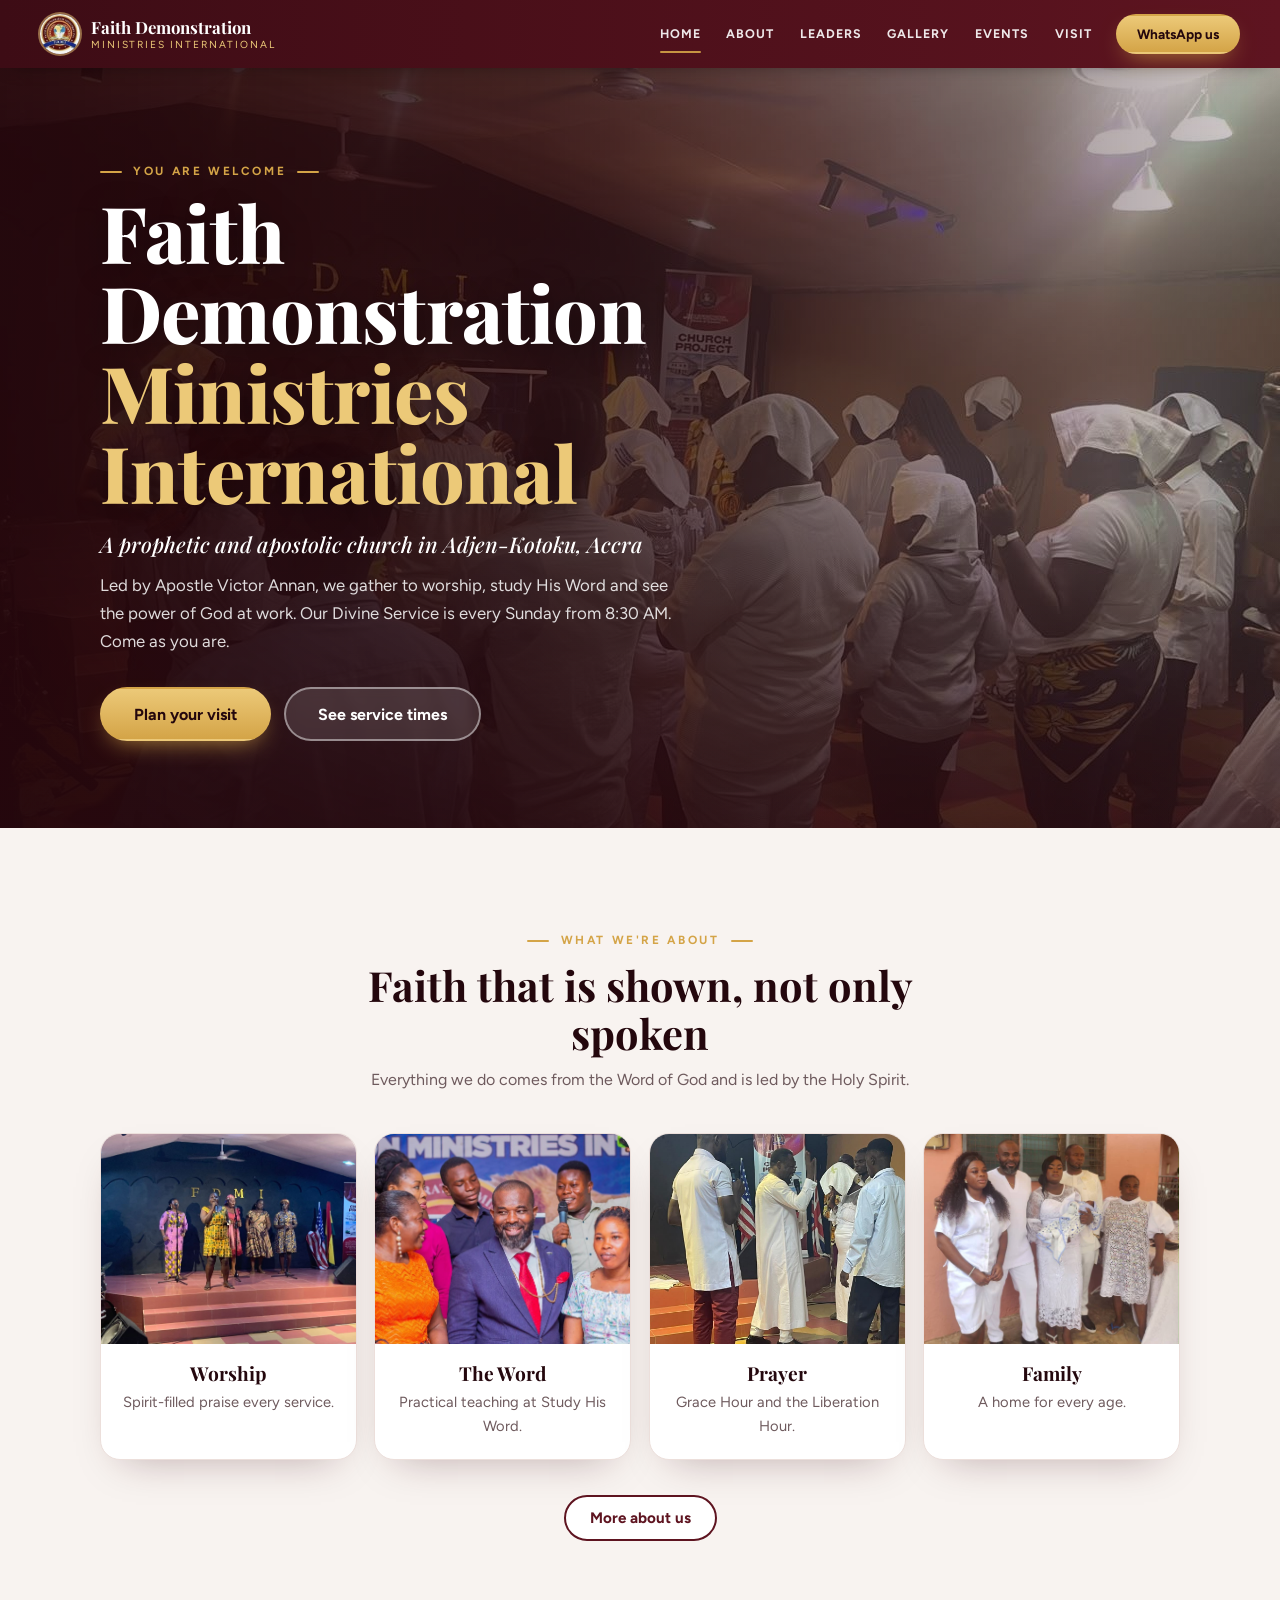
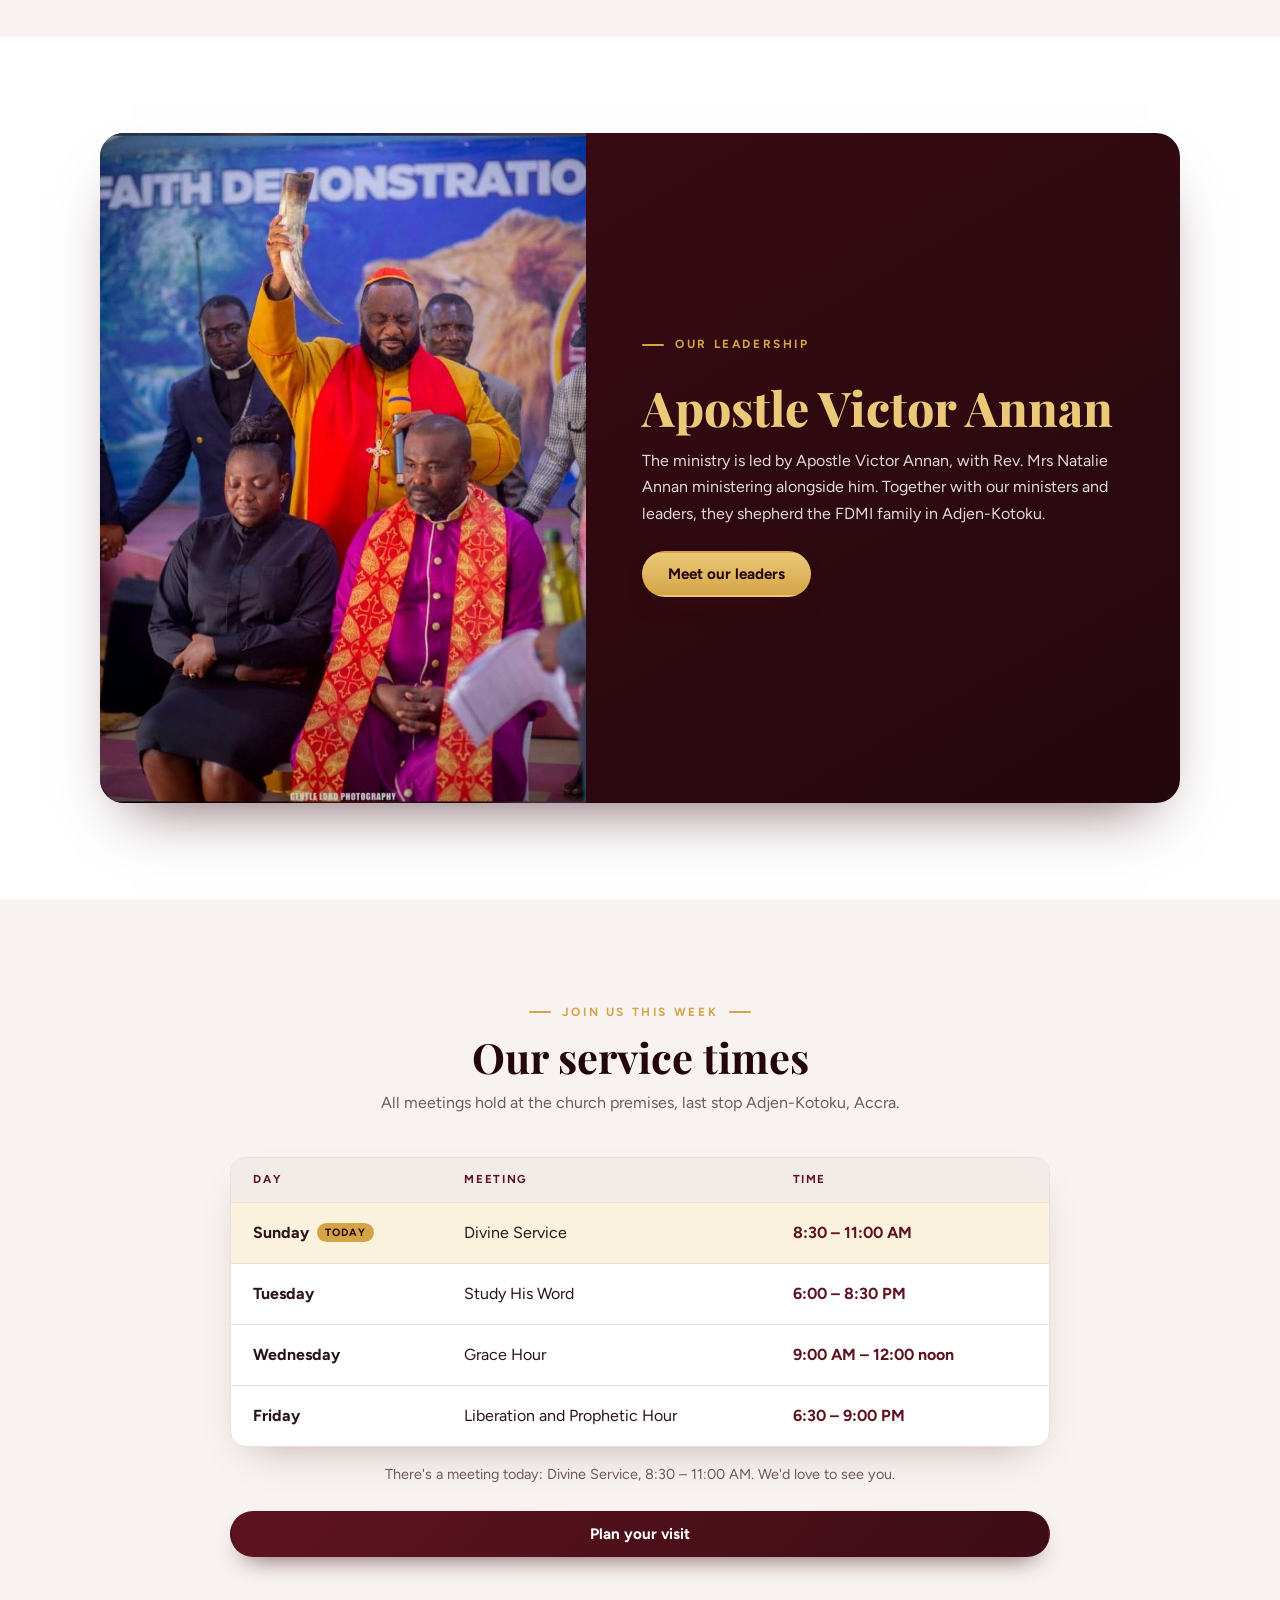
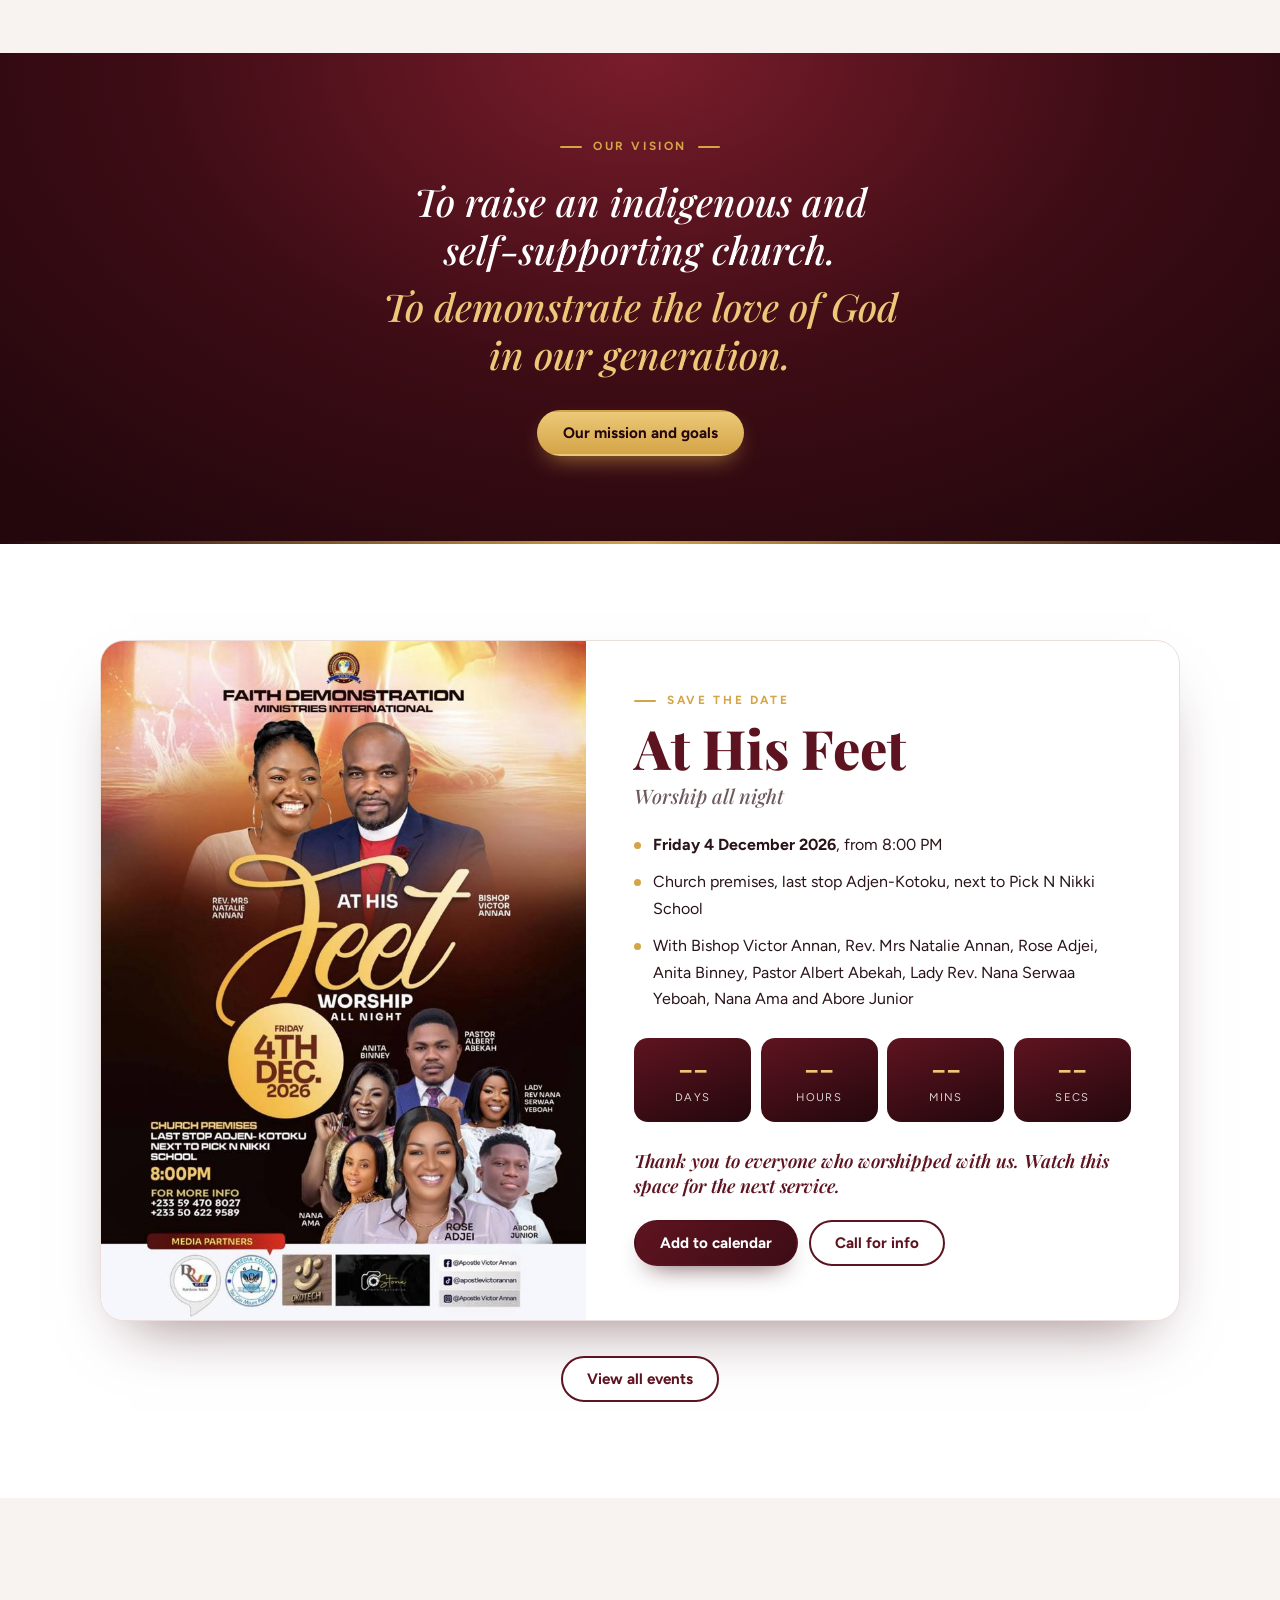
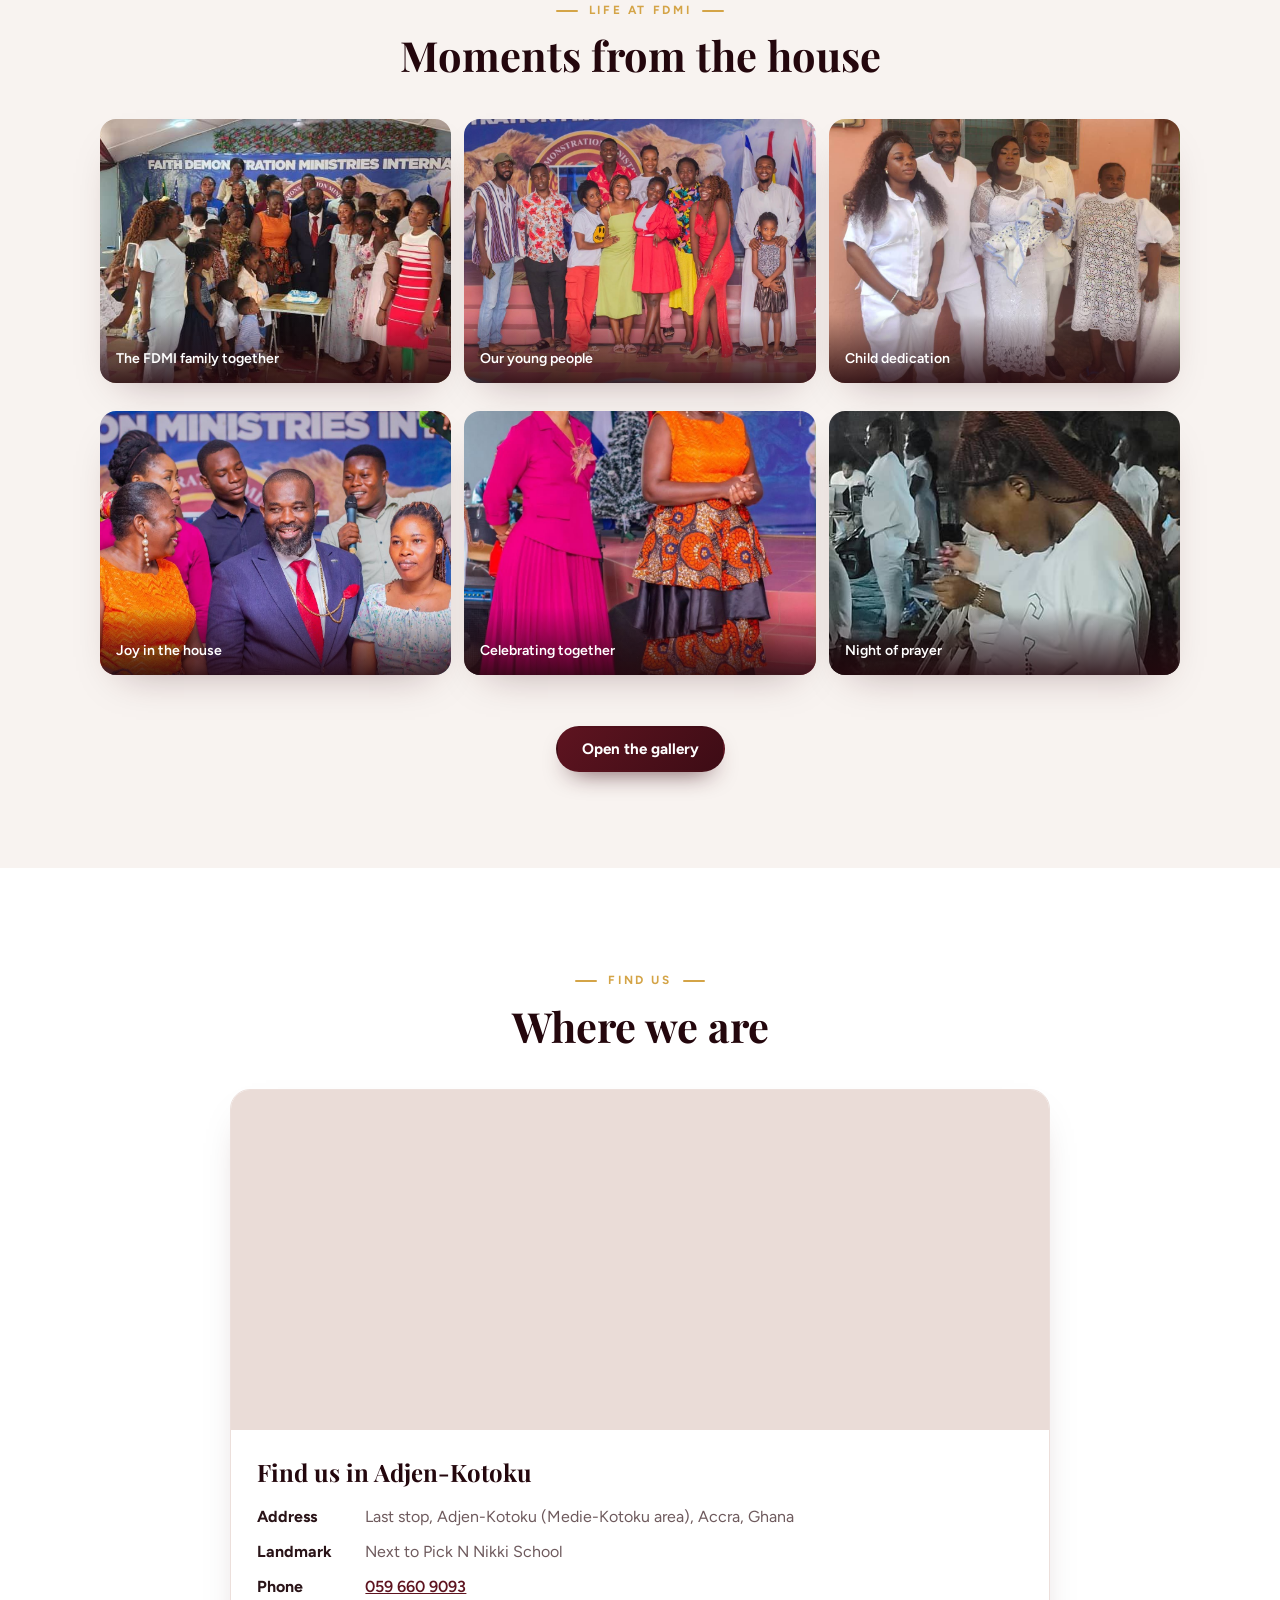
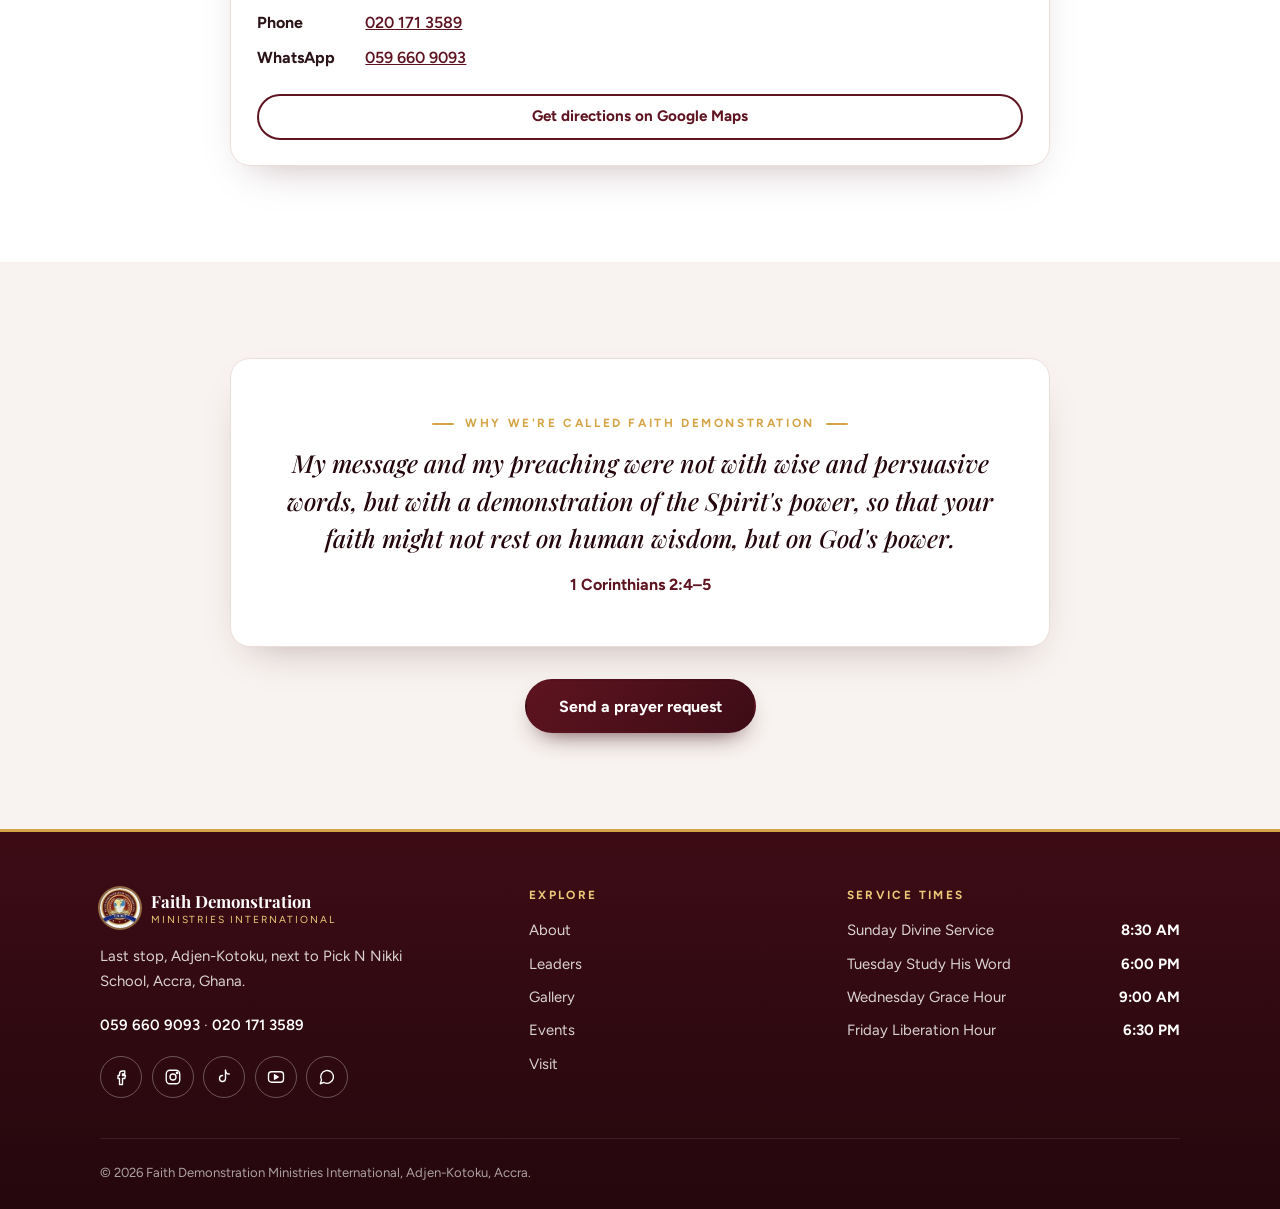
==== index.html @ e7ca85b3 "Add vision, mission, focus and goals About page gets a vision band and a Mission, focus and goals se" ====
<!DOCTYPE html>
<html lang="en-GH">
<head>
  <meta charset="utf-8">
  <meta name="viewport" content="width=device-width, initial-scale=1, viewport-fit=cover">
  <title>Faith Demonstration Ministries International | Adjen-Kotoku, Accra</title>
  <meta name="description" content="A prophetic and apostolic church at Adjen-Kotoku, Accra, led by Apostle Victor Annan. Sunday Divine Service 8:30 AM. Everybody is welcome.">
  <meta name="theme-color" content="#5e1420">
  <link rel="canonical" href="https://fdmi-church.vercel.app/">
  <meta property="og:type" content="website">
  <meta property="og:site_name" content="Faith Demonstration Ministries International">
  <meta property="og:locale" content="en_GH">
  <meta property="og:url" content="https://fdmi-church.vercel.app/">
  <meta property="og:title" content="Faith Demonstration Ministries International | Adjen-Kotoku, Accra">
  <meta property="og:description" content="A prophetic and apostolic church at Adjen-Kotoku, Accra, led by Apostle Victor Annan. Sunday Divine Service 8:30 AM. Everybody is welcome.">
  <meta property="og:image" content="https://fdmi-church.vercel.app/assets/og-card.jpg">
  <meta property="og:image:width" content="1200">
  <meta property="og:image:height" content="630">
  <meta property="og:image:alt" content="Faith Demonstration Ministries International, Adjen-Kotoku, Accra">
  <meta name="twitter:card" content="summary_large_image">
  <meta name="twitter:title" content="Faith Demonstration Ministries International | Adjen-Kotoku, Accra">
  <meta name="twitter:description" content="A prophetic and apostolic church at Adjen-Kotoku, Accra, led by Apostle Victor Annan. Sunday Divine Service 8:30 AM. Everybody is welcome.">
  <meta name="twitter:image" content="https://fdmi-church.vercel.app/assets/og-card.jpg">
  <link rel="icon" href="assets/fdmi-crest.jpg">
  <link rel="apple-touch-icon" href="assets/fdmi-crest.jpg">
  <link rel="preconnect" href="https://fonts.googleapis.com">
  <link rel="preconnect" href="https://fonts.gstatic.com" crossorigin>
  <link href="https://fonts.googleapis.com/css2?family=Playfair+Display:ital,wght@0,600;0,700;0,800;1,500&family=Figtree:wght@400;500;600;700&display=swap" rel="stylesheet">
  <link rel="stylesheet" href="styles.css">
</head>
<body>
  <a class="skip" href="#main">Skip to content</a>
  <header class="bar" id="top">
    <div class="bar-inner">
      <a class="brand" href="index.html">
        <img src="assets/fdmi-crest.jpg" alt="" width="40" height="40">
        <span class="brand-text"><strong>Faith Demonstration</strong><small>Ministries International</small></span>
      </a>
      <nav class="nav" id="nav" aria-label="Main">
        <a href="index.html" class="active" aria-current="page">Home</a>
        <a href="about.html">About</a>
        <a href="leaders.html">Leaders</a>
        <a href="gallery.html">Gallery</a>
        <a href="events.html">Events</a>
        <a href="visit.html">Visit</a>
      </nav>
      <a class="pill pill-gold bar-cta" href="https://wa.me/233596609093">WhatsApp us</a>
      <button class="menu-btn" aria-expanded="false" aria-controls="nav" aria-label="Open menu"><span></span><span></span><span></span></button>
    </div>
  </header>

  <main id="main">
    <section class="hero">
      <img class="hero-img" src="assets/photos/white-service-2.jpg" alt="Worship at FDMI, with the gold F D M I letters on the wall" width="1280" height="960">
      <div class="hero-shade" aria-hidden="true"></div>
      <div class="hero-body wrap">
        <p class="eyebrow">You are welcome</p>
        <h1>Faith Demonstration <span>Ministries International</span></h1>
        <p class="hero-tag">A prophetic and apostolic church in Adjen-Kotoku, Accra</p>
        <p class="hero-copy">Led by Apostle Victor Annan, we gather to worship, study His Word and see the power of God at work. Our Divine Service is every Sunday from 8:30 AM. Come as you are.</p>
        <div class="hero-actions">
          <a class="pill pill-gold pill-lg" href="visit.html">Plan your visit</a>
          <a class="pill pill-glass pill-lg" href="#times">See service times</a>
        </div>
      </div>
    </section>

    <section class="section tint">
      <div class="wrap">
        <header class="head">
          <p class="eyebrow">What we're about</p>
          <h2>Faith that is shown, not only spoken</h2>
          <p>Everything we do comes from the Word of God and is led by the Holy Spirit.</p>
        </header>
        <div class="photo-cards">
          <a class="photo-card" href="about.html"><img src="assets/photos/worship-team.jpg" alt="" loading="lazy" style="object-position:50% 40%">
            <div class="photo-card-body"><h3>Worship</h3><p>Spirit-filled praise every service.</p></div></a>
          <a class="photo-card" href="about.html"><img src="assets/photos/congregation-joy.jpg" alt="" loading="lazy" style="object-position:50% 30%">
            <div class="photo-card-body"><h3>The Word</h3><p>Practical teaching at Study His Word.</p></div></a>
          <a class="photo-card" href="about.html"><img src="assets/photos/blessing.jpg" alt="" loading="lazy" style="object-position:50% 35%">
            <div class="photo-card-body"><h3>Prayer</h3><p>Grace Hour and the Liberation Hour.</p></div></a>
          <a class="photo-card" href="about.html"><img src="assets/photos/child-dedication.jpg" alt="" loading="lazy" style="object-position:50% 25%">
            <div class="photo-card-body"><h3>Family</h3><p>A home for every age.</p></div></a>
        </div>
        <div class="center more"><a class="pill pill-line" href="about.html">More about us</a></div>
      </div>
    </section>

    <section class="section">
      <div class="wrap">
        <article class="feature">
          <img src="assets/photos/consecration.jpg" alt="Laying on of hands at FDMI" loading="lazy">
          <div class="feature-body">
            <p class="eyebrow eyebrow-left">Our leadership</p>
            <h2>Apostle Victor Annan</h2>
            <p>The ministry is led by Apostle Victor Annan, with Rev. Mrs Natalie Annan ministering alongside him. Together with our ministers and leaders, they shepherd the FDMI family in Adjen-Kotoku.</p>
            <a class="pill pill-wine" href="leaders.html">Meet our leaders</a>
          </div>
        </article>
      </div>
    </section>

    <section class="section tint" id="times">
      <div class="wrap wrap-narrow">
        <header class="head">
          <p class="eyebrow">Join us this week</p>
          <h2>Our service times</h2>
          <p>All meetings hold at the church premises, last stop Adjen-Kotoku, Accra.</p>
        </header>
        <div class="times" role="table" aria-label="Weekly service times">
          <div class="times-row times-headrow" role="row">
            <span role="columnheader">Day</span><span role="columnheader">Meeting</span><span role="columnheader">Time</span>
          </div>
          <div class="times-row" role="row" data-day="0">
            <span role="cell" class="t-day">Sunday</span><span role="cell" class="t-name">Divine Service</span><span role="cell" class="t-time">8:30 – 11:00 AM</span>
          </div>
          <div class="times-row" role="row" data-day="2">
            <span role="cell" class="t-day">Tuesday</span><span role="cell" class="t-name">Study His Word</span><span role="cell" class="t-time">6:00 – 8:30 PM</span>
          </div>
          <div class="times-row" role="row" data-day="3">
            <span role="cell" class="t-day">Wednesday</span><span role="cell" class="t-name">Grace Hour</span><span role="cell" class="t-time">9:00 AM – 12:00 noon</span>
          </div>
          <div class="times-row" role="row" data-day="5">
            <span role="cell" class="t-day">Friday</span><span role="cell" class="t-name">Liberation and Prophetic Hour</span><span role="cell" class="t-time">6:30 – 9:00 PM</span>
          </div>
        </div>
        <p class="today-note" id="today-note" hidden></p>
        <a class="pill pill-wine pill-block" href="visit.html">Plan your visit</a>
      </div>
    </section>

    <section class="vision" id="vision">
      <div class="wrap vision-inner">
        <p class="eyebrow">Our vision</p>
        <p class="vision-line">To raise an indigenous and self&#8209;supporting church.</p>
        <p class="vision-line">To demonstrate the love of God in our generation.</p>
        <a class="pill pill-gold" href="about.html#mission">Our mission and goals</a>
      </div>
    </section>

    <section class="section">
      <div class="wrap">
        <article class="event">
          <a class="event-flyer" href="assets/at-his-feet-flyer.jpg">
            <img src="assets/at-his-feet-flyer.jpg" alt="At His Feet worship all night flyer, Friday 4th December 2026, 8:00 PM" width="720" height="1007" loading="lazy">
          </a>
          <div class="event-body">
            <p class="eyebrow eyebrow-left">Save the date</p>
            <h2>At His Feet</h2>
            <p class="event-sub">Worship all night</p>
            <ul class="event-facts">
              <li><strong>Friday 4 December 2026</strong>, from 8:00 PM</li>
              <li>Church premises, last stop Adjen-Kotoku, next to Pick N Nikki School</li>
              <li>With Bishop Victor Annan, Rev. Mrs Natalie Annan, Rose Adjei, Anita Binney, Pastor Albert Abekah, Lady Rev. Nana Serwaa Yeboah, Nana Ama and Abore Junior</li>
            </ul>
            <div class="countdown" id="countdown" aria-label="Time until At His Feet">
              <div><b data-u="d">--</b><span>days</span></div>
              <div><b data-u="h">--</b><span>hours</span></div>
              <div><b data-u="m">--</b><span>mins</span></div>
              <div><b data-u="s">--</b><span>secs</span></div>
            </div>
            <p class="countdown-msg" id="countdown-msg" hidden></p>
            <div class="event-actions">
              <a class="pill pill-wine" id="add-calendar" href="#" download="at-his-feet.ics">Add to calendar</a>
              <a class="pill pill-line" href="tel:+233596609093">Call for info</a>
            </div>
          </div>
        </article>
        <div class="center more"><a class="pill pill-line" href="events.html">View all events</a></div>
      </div>
    </section>

    <section class="section tint">
      <div class="wrap">
        <header class="head">
          <p class="eyebrow">Life at FDMI</p>
          <h2>Moments from the house</h2>
        </header>
        <div class="strip">
          <figure class="g-item"><a href="assets/photos/church-family.jpg" data-lightbox><img src="assets/photos/church-family.jpg" alt="The FDMI family together" loading="lazy"></a><figcaption>The FDMI family together</figcaption></figure>
          <figure class="g-item"><a href="assets/photos/youth.jpg" data-lightbox><img src="assets/photos/youth.jpg" alt="Our young people" loading="lazy"></a><figcaption>Our young people</figcaption></figure>
          <figure class="g-item"><a href="assets/photos/child-dedication.jpg" data-lightbox><img src="assets/photos/child-dedication.jpg" alt="Child dedication" loading="lazy"></a><figcaption>Child dedication</figcaption></figure>
          <figure class="g-item"><a href="assets/photos/congregation-joy.jpg" data-lightbox><img src="assets/photos/congregation-joy.jpg" alt="Joy in the house" loading="lazy"></a><figcaption>Joy in the house</figcaption></figure>
          <figure class="g-item"><a href="assets/photos/women-celebration.jpg" data-lightbox><img src="assets/photos/women-celebration.jpg" alt="Celebrating together" loading="lazy"></a><figcaption>Celebrating together</figcaption></figure>
          <figure class="g-item"><a href="assets/photos/night-prayer.jpg" data-lightbox><img src="assets/photos/night-prayer.jpg" alt="Night of prayer" loading="lazy"></a><figcaption>Night of prayer</figcaption></figure>
        </div>
        <div class="center more"><a class="pill pill-wine" href="gallery.html">Open the gallery</a></div>
      </div>
    </section>

    <section class="section">
      <div class="wrap wrap-narrow">
        <header class="head">
          <p class="eyebrow">Find us</p>
          <h2>Where we are</h2>
        </header>
        <article class="find">
          <div class="find-map">
            <iframe title="Map showing Adjen-Kotoku, Accra" src="https://maps.google.com/maps?q=Adjen%20Kotoku%2C%20Accra%2C%20Ghana&amp;z=14&amp;output=embed" loading="lazy" referrerpolicy="no-referrer-when-downgrade"></iframe>
          </div>
          <div class="find-body">
            <h3>Find us in Adjen-Kotoku</h3>
            <dl>
              <div><dt>Address</dt><dd>Last stop, Adjen-Kotoku (Medie-Kotoku area), Accra, Ghana</dd></div>
              <div><dt>Landmark</dt><dd>Next to Pick N Nikki School</dd></div>
              <div><dt>Phone</dt><dd><a href="tel:+233596609093">059 660 9093</a></dd></div>
              <div><dt>Phone</dt><dd><a href="tel:+233201713589">020 171 3589</a></dd></div>
              <div><dt>WhatsApp</dt><dd><a href="https://wa.me/233596609093">059 660 9093</a></dd></div>
            </dl>
            <a class="pill pill-line pill-block" href="https://www.google.com/maps/search/?api=1&amp;query=Pick+N+Nikki+School+Adjen+Kotoku+Accra">Get directions on Google Maps</a>
          </div>
        </article>
      </div>
    </section>

    <section class="section tint">
      <div class="wrap wrap-narrow">
        <figure class="verse">
          <p class="eyebrow">Why we're called Faith Demonstration</p>
          <blockquote>My message and my preaching were not with wise and persuasive words, but with a demonstration of the Spirit's power, so that your faith might not rest on human wisdom, but on God's power.</blockquote>
          <figcaption>1 Corinthians 2:4–5</figcaption>
        </figure>
        <div class="center">
          <a class="pill pill-wine pill-lg" href="https://wa.me/233596609093?text=Hello%2C%20I%20would%20like%20to%20send%20a%20prayer%20request.">Send a prayer request</a>
        </div>
      </div>
    </section>
  </main>

  <footer class="foot">
    <div class="wrap foot-grid">
      <div class="foot-brand">
        <a class="brand" href="index.html">
          <img src="assets/fdmi-crest.jpg" alt="" width="48" height="48">
          <span class="brand-text"><strong>Faith Demonstration</strong><small>Ministries International</small></span>
        </a>
        <p>Last stop, Adjen-Kotoku, next to Pick N Nikki School, Accra, Ghana.</p>
        <p class="foot-phones"><a href="tel:+233596609093">059 660 9093</a> &middot; <a href="tel:+233201713589">020 171 3589</a></p>
        <ul class="socials">
          <li><a href="https://www.facebook.com/search/top?q=FAITH%20Demonstration%20Ministries%20International" aria-label="Facebook"><svg viewBox="0 0 24 24" aria-hidden="true"><path d="M14 8h3V4h-3a4 4 0 0 0-4 4v2H8v4h2v8h4v-8h3l1-4h-4V8z"/></svg></a></li>
          <li><a href="https://www.instagram.com/apostlevictorannan" aria-label="Instagram"><svg viewBox="0 0 24 24" aria-hidden="true"><rect x="3" y="3" width="18" height="18" rx="5"/><circle cx="12" cy="12" r="4"/><circle cx="17.5" cy="6.5" r="1" fill="currentColor"/></svg></a></li>
          <li><a href="https://www.tiktok.com/@apostlevictorannan" aria-label="TikTok"><svg viewBox="0 0 24 24" aria-hidden="true"><path d="M14 3v11a4 4 0 1 1-4-4"/><path d="M14 3c0 3 2 5 5 5"/></svg></a></li>
          <li><a href="https://www.youtube.com/results?search_query=faith+demonstration+ministries+victor+annan" aria-label="YouTube"><svg viewBox="0 0 24 24" aria-hidden="true"><rect x="2" y="5" width="20" height="14" rx="4"/><path d="M10 9l5 3-5 3z" fill="currentColor"/></svg></a></li>
          <li><a href="https://wa.me/233596609093" aria-label="WhatsApp"><svg viewBox="0 0 24 24" aria-hidden="true"><path d="M3 21l1.7-5A8.5 8.5 0 1 1 8 19.3z"/></svg></a></li>
        </ul>
      </div>
      <div>
        <h4>Explore</h4>
        <ul class="foot-links">
          <li><a href="about.html">About</a></li>
          <li><a href="leaders.html">Leaders</a></li>
          <li><a href="gallery.html">Gallery</a></li>
          <li><a href="events.html">Events</a></li>
          <li><a href="visit.html">Visit</a></li>
        </ul>
      </div>
      <div>
        <h4>Service times</h4>
        <ul class="foot-times">
          <li><span>Sunday Divine Service</span><b>8:30 AM</b></li>
          <li><span>Tuesday Study His Word</span><b>6:00 PM</b></li>
          <li><span>Wednesday Grace Hour</span><b>9:00 AM</b></li>
          <li><span>Friday Liberation Hour</span><b>6:30 PM</b></li>
        </ul>
      </div>
    </div>
    <p class="wrap foot-legal">&copy; <span id="year">2026</span> Faith Demonstration Ministries International, Adjen-Kotoku, Accra.</p>
  </footer>

  <nav class="tabbar" aria-label="Quick actions">
    <a href="index.html"><svg viewBox="0 0 24 24" aria-hidden="true"><path d="M3 11l9-7 9 7v9a1 1 0 0 1-1 1h-5v-6H9v6H4a1 1 0 0 1-1-1z"/></svg><span>Home</span></a>
    <a href="visit.html#times"><svg viewBox="0 0 24 24" aria-hidden="true"><circle cx="12" cy="12" r="9"/><path d="M12 7v5l3 2"/></svg><span>Times</span></a>
    <a href="events.html"><svg viewBox="0 0 24 24" aria-hidden="true"><rect x="3" y="5" width="18" height="16" rx="2"/><path d="M3 10h18M8 3v4M16 3v4"/></svg><span>Events</span></a>
    <a href="gallery.html"><svg viewBox="0 0 24 24" aria-hidden="true"><rect x="3" y="4" width="18" height="16" rx="2"/><circle cx="9" cy="10" r="2"/><path d="M21 17l-5-5-9 8"/></svg><span>Gallery</span></a>
    <a href="https://wa.me/233596609093" class="tab-gold"><svg viewBox="0 0 24 24" aria-hidden="true"><path d="M3 21l1.7-5A8.5 8.5 0 1 1 8 19.3z"/></svg><span>WhatsApp</span></a>
  </nav>

  <script src="script.js"></script>
</body>
</html>
---- styles.css ----
/* Faith Demonstration Ministries International
   Wine and gold, from the church's crest and flyers. */
:root {
  --wine: #5e1420;
  --wine-dark: #3d0c15;
  --night: #24070d;
  --gold: #d4a447;
  --gold-light: #ecc978;
  --ink: #2a1418;
  --muted: #6e5a5d;
  --tint: #f8f3f0;
  --card: #ffffff;
  --line: #ecdfdb;
  --shadow: 0 18px 40px -22px rgba(61, 12, 21, 0.35);
  --radius: 20px;
  --serif: "Playfair Display", Georgia, "Times New Roman", serif;
  --sans: "Figtree", system-ui, -apple-system, "Segoe UI", sans-serif;
  --bar-h: 68px;
}

*, *::before, *::after { box-sizing: border-box; }
html { scroll-behavior: smooth; scroll-padding-top: calc(var(--bar-h) + 12px); -webkit-text-size-adjust: 100%; }
body { margin: 0; font: 400 1rem/1.65 var(--sans); color: var(--ink); background: #fff; -webkit-font-smoothing: antialiased; overflow-x: hidden; }
img { max-width: 100%; display: block; }
a { color: inherit; }
h1, h2, h3, h4 { margin: 0; }
p { margin: 0; }
svg { width: 22px; height: 22px; fill: none; stroke: currentColor; stroke-width: 1.8; stroke-linecap: round; stroke-linejoin: round; }
:focus-visible { outline: 3px solid var(--gold); outline-offset: 3px; border-radius: 6px; }

.skip { position: absolute; left: 1rem; top: -4rem; z-index: 200; background: var(--gold); color: var(--night); padding: .6rem 1rem; border-radius: 8px; font-weight: 700; }
.skip:focus { top: 1rem; }

.wrap { width: min(1080px, 100% - 2.5rem); margin-inline: auto; }
.wrap-narrow { width: min(820px, 100% - 2.5rem); }
.center { text-align: center; }

/* Eyebrow with gold rules, as on the reference */
.eyebrow { display: inline-flex; align-items: center; gap: .7rem; color: var(--gold); font: 700 .74rem/1 var(--sans); letter-spacing: .22em; text-transform: uppercase; margin-bottom: .9rem; }
.eyebrow::before, .eyebrow::after { content: ""; width: 22px; height: 2px; background: currentColor; border-radius: 2px; }
.eyebrow-left::after { display: none; }

/* Pills */
.pill { display: inline-flex; align-items: center; justify-content: center; gap: .5rem; min-height: 46px; padding: .7rem 1.5rem; border-radius: 999px; font: 700 .95rem/1.2 var(--sans); text-decoration: none; text-align: center; border: 2px solid transparent; transition: transform .15s ease, background-color .2s, color .2s, box-shadow .2s; }
.pill:active { transform: scale(.97); }
.pill-lg { min-height: 54px; padding-inline: 2rem; font-size: 1rem; }
.pill-block { display: flex; width: 100%; }
.pill-gold { background: linear-gradient(180deg, var(--gold-light), var(--gold)); color: var(--night); box-shadow: 0 10px 24px -10px rgba(212, 164, 71, .8); }
.pill-gold:hover { box-shadow: 0 14px 30px -10px rgba(212, 164, 71, 1); }
.pill-glass { background: rgba(255, 255, 255, .12); color: #fff; border-color: rgba(255, 255, 255, .45); backdrop-filter: blur(6px); }
.pill-glass:hover { background: rgba(255, 255, 255, .22); }
.pill-wine { background: linear-gradient(135deg, var(--wine), var(--wine-dark)); color: #fff; box-shadow: 0 12px 26px -14px rgba(61, 12, 21, .9); }
.pill-wine:hover { background: var(--wine-dark); }
.pill-line { border-color: var(--wine); color: var(--wine); background: #fff; }
.pill-line:hover { background: var(--wine); color: #fff; }

/* Top bar */
.bar { position: sticky; top: 0; z-index: 100; background: linear-gradient(90deg, var(--wine-dark), var(--wine)); color: #fff; box-shadow: 0 6px 20px -12px rgba(0, 0, 0, .6); }
.bar-inner { width: min(1200px, 100% - 2rem); margin-inline: auto; height: var(--bar-h); display: flex; align-items: center; gap: 1.5rem; }
.brand { display: flex; align-items: center; gap: .7rem; text-decoration: none; color: #fff; }
.brand img { width: 40px; height: 40px; border-radius: 50%; box-shadow: 0 0 0 2px rgba(236, 201, 120, .5); }
.brand-text { display: flex; flex-direction: column; line-height: 1.1; }
.brand-text strong { font: 700 1.05rem/1.1 var(--serif); }
.brand-text small { font-size: .64rem; letter-spacing: .18em; text-transform: uppercase; color: var(--gold-light); margin-top: 3px; }
.nav { display: flex; gap: 1.6rem; margin-left: auto; }
.nav a { position: relative; text-decoration: none; font-size: .78rem; font-weight: 700; letter-spacing: .08em; text-transform: uppercase; opacity: .9; padding-block: .4rem; }
.nav a::after { content: ""; position: absolute; left: 0; right: 0; bottom: -2px; height: 2px; background: var(--gold); border-radius: 2px; transform: scaleX(0); transition: transform .2s; }
.nav a:hover { opacity: 1; }
.nav a:hover::after, .nav a.active::after { transform: scaleX(1); }
.bar-cta { min-height: 40px; padding: .5rem 1.2rem; font-size: .85rem; }
.menu-btn { display: none; }

/* Hero */
.hero { position: relative; min-height: min(88vh, 760px); display: flex; align-items: center; color: #fff; overflow: hidden; background: var(--night); }
.hero-img { position: absolute; inset: 0; width: 100%; height: 100%; object-fit: cover; object-position: 40% 35%; animation: settle 6s ease-out both; }
@keyframes settle { from { transform: scale(1.08); } to { transform: scale(1); } }
.hero-shade { position: absolute; inset: 0; background:
  linear-gradient(90deg, rgba(36, 7, 13, .94) 0%, rgba(36, 7, 13, .78) 42%, rgba(36, 7, 13, .2) 100%),
  linear-gradient(0deg, rgba(36, 7, 13, .7), transparent 45%); }
.hero-body { position: relative; padding-block: 5rem; }
.hero h1 { font: 800 clamp(2.6rem, 6.5vw, 4.9rem)/1.02 var(--serif); letter-spacing: -.01em; max-width: 12ch; text-shadow: 0 4px 30px rgba(0, 0, 0, .35); }
.hero h1 span { display: block; color: var(--gold-light); }
.hero-tag { font: italic 500 clamp(1.1rem, 2.2vw, 1.35rem)/1.4 var(--serif); margin: 1.1rem 0 .8rem; color: #fff; }
.hero-copy { max-width: 36rem; color: rgba(255, 255, 255, .85); font-size: 1.05rem; }
.hero-actions { display: flex; flex-wrap: wrap; gap: .8rem; margin-top: 2rem; }

/* Sections */
.section { padding-block: clamp(3.5rem, 8vw, 6rem); }
.tint { background: var(--tint); }
.head { text-align: center; max-width: 40rem; margin: 0 auto 2.5rem; }
.head h2 { font: 700 clamp(1.9rem, 4vw, 2.6rem)/1.15 var(--serif); color: var(--night); margin-bottom: .6rem; }
.head p:not(.eyebrow) { color: var(--muted); }

/* Leaders */
.leaders { display: grid; grid-template-columns: repeat(2, 1fr); gap: 1.5rem; }
.leader { background: var(--card); border-radius: var(--radius); overflow: hidden; box-shadow: var(--shadow); border: 1px solid var(--line); }
.leader img { width: 100%; aspect-ratio: 4 / 3.4; object-fit: cover; object-position: top; }
.leader-body { padding: 1.6rem 1.6rem 1.8rem; }
.leader h3 { font: 700 1.5rem/1.2 var(--serif); color: var(--night); margin-bottom: .6rem; }
.leader p:not(.eyebrow) { color: var(--muted); }

/* Service times */
.times { background: var(--card); border-radius: 16px; overflow: hidden; box-shadow: var(--shadow); border: 1px solid var(--line); }
.times-row { display: grid; grid-template-columns: 1fr 1.6fr 1.2fr; gap: 1rem; padding: 1.05rem 1.4rem; border-top: 1px solid var(--line); align-items: center; }
.times-headrow { border-top: 0; background: #f3ebe7; font-size: .72rem; font-weight: 700; letter-spacing: .14em; text-transform: uppercase; color: var(--wine); padding-block: .8rem; }
.t-day { font-weight: 700; }
.t-time { font-weight: 700; color: var(--wine); }
.times-row.is-today { background: #fbf2de; }
.times-row.is-today .t-day::after { content: "Today"; margin-left: .5rem; font-size: .66rem; letter-spacing: .08em; text-transform: uppercase; background: var(--gold); color: var(--night); padding: .2rem .5rem; border-radius: 999px; vertical-align: 2px; }
.today-note { text-align: center; color: var(--muted); font-size: .9rem; margin-top: 1rem; }
#times .pill-block { margin-top: 1.5rem; }

/* Event */
.event { display: grid; grid-template-columns: minmax(0, .9fr) minmax(0, 1.1fr); background: var(--card); border-radius: 24px; overflow: hidden; box-shadow: 0 30px 60px -30px rgba(61, 12, 21, .55); border: 1px solid var(--line); }
.event-flyer { display: block; background: var(--night); }
.event-flyer img { width: 100%; height: 100%; object-fit: cover; }
.event-body { padding: clamp(1.6rem, 4vw, 3rem); display: flex; flex-direction: column; justify-content: center; }
.event-body h2 { font: 800 clamp(2.4rem, 5vw, 3.4rem)/1 var(--serif); color: var(--wine); }
.event-sub { font: italic 500 1.25rem var(--serif); color: var(--muted); margin: .4rem 0 1.4rem; }
.event-facts { list-style: none; padding: 0; margin: 0 0 1.6rem; display: grid; gap: .7rem; }
.event-facts li { padding-left: 1.2rem; position: relative; color: var(--ink); }
.event-facts li::before { content: ""; position: absolute; left: 0; top: .62em; width: 7px; height: 7px; border-radius: 50%; background: var(--gold); }
.countdown { display: grid; grid-template-columns: repeat(4, 1fr); gap: .6rem; margin-bottom: 1.6rem; }
.countdown div { background: linear-gradient(160deg, var(--wine), var(--night)); color: #fff; border-radius: 14px; padding: .8rem .3rem; text-align: center; }
.countdown b { display: block; font: 700 clamp(1.5rem, 4vw, 2rem)/1 var(--serif); color: var(--gold-light); font-variant-numeric: tabular-nums; }
.countdown span { font-size: .7rem; letter-spacing: .12em; text-transform: uppercase; opacity: .8; }
.countdown-msg { font: italic 600 1.15rem var(--serif); color: var(--wine); margin-bottom: 1.4rem; }
.event-actions { display: flex; flex-wrap: wrap; gap: .7rem; }

/* Find us */
.find { background: var(--card); border-radius: var(--radius); overflow: hidden; box-shadow: var(--shadow); border: 1px solid var(--line); }
.find-map { height: 340px; background: #eadcd7; }
.find-map iframe { width: 100%; height: 100%; border: 0; display: block; }
.find-body { padding: 1.6rem; }
.find-body h3 { font: 700 1.5rem var(--serif); color: var(--night); margin-bottom: 1rem; }
.find-body dl { margin: 0 0 1.4rem; display: grid; gap: .55rem; }
.find-body dl div { display: grid; grid-template-columns: 6rem 1fr; gap: .8rem; }
.find-body dt { font-weight: 700; }
.find-body dd { margin: 0; color: var(--muted); }
.find-body dd a { color: var(--wine); font-weight: 600; }

/* Verse */
.verse { margin: 0 0 2rem; background: var(--card); border-radius: var(--radius); padding: clamp(1.8rem, 5vw, 3rem); text-align: center; box-shadow: var(--shadow); border: 1px solid var(--line); }
.verse blockquote { margin: 0 0 1rem; font: italic 500 clamp(1.2rem, 2.6vw, 1.55rem)/1.5 var(--serif); color: var(--night); }
.verse figcaption { color: var(--wine); font-weight: 700; }

/* Footer */
.foot { background: linear-gradient(180deg, var(--wine-dark), var(--night)); color: rgba(255, 255, 255, .82); border-top: 3px solid var(--gold); padding-top: 3.5rem; }
.foot-grid { display: grid; grid-template-columns: 1.4fr 1fr 1.2fr; gap: 2.5rem; }
.foot h4 { color: var(--gold-light); font: 700 .74rem var(--sans); letter-spacing: .2em; text-transform: uppercase; margin-bottom: 1rem; }
.foot-brand p { margin: 1rem 0 1.2rem; font-size: .93rem; max-width: 22rem; }
.socials { list-style: none; padding: 0; margin: 0; display: flex; gap: .6rem; }
.socials a { display: grid; place-items: center; width: 42px; height: 42px; border-radius: 50%; border: 1px solid rgba(255, 255, 255, .3); color: #fff; transition: background .2s, color .2s; }
.socials a:hover { background: var(--gold); color: var(--night); border-color: var(--gold); }
.socials svg { width: 18px; height: 18px; }
.foot-links, .foot-times { list-style: none; padding: 0; margin: 0; display: grid; gap: .55rem; font-size: .93rem; }
.foot-links a { text-decoration: none; }
.foot-links a:hover { color: var(--gold-light); }
.foot-times li { display: flex; justify-content: space-between; gap: 1rem; }
.foot-times b { color: #fff; white-space: nowrap; }
.foot-legal { border-top: 1px solid rgba(255, 255, 255, .12); margin-top: 2.5rem; padding-block: 1.4rem 1.6rem; font-size: .82rem; opacity: .75; }

/* Phone tab bar */
.tabbar { display: none; }

/* ---------- Responsive ---------- */
@media (max-width: 1000px) {
  .photo-cards { grid-template-columns: repeat(2, 1fr); }
  .nav { gap: 1.1rem; }
}

@media (max-width: 860px) {
  :root { --bar-h: 62px; }
  .bar-cta { display: none; }
  .menu-btn { display: inline-flex; flex-direction: column; justify-content: center; gap: 5px; margin-left: auto; width: 44px; height: 44px; padding: 10px; background: rgba(255, 255, 255, .1); border: 0; border-radius: 12px; cursor: pointer; }
  .menu-btn span { display: block; height: 2px; background: #fff; border-radius: 2px; transition: transform .2s, opacity .2s; }
  .menu-btn[aria-expanded="true"] span:nth-child(1) { transform: translateY(7px) rotate(45deg); }
  .menu-btn[aria-expanded="true"] span:nth-child(2) { opacity: 0; }
  .menu-btn[aria-expanded="true"] span:nth-child(3) { transform: translateY(-7px) rotate(-45deg); }
  .nav { position: fixed; top: var(--bar-h); left: 0; right: 0; flex-direction: column; gap: 0; padding: .5rem 1.25rem 1.5rem; background: var(--wine-dark); box-shadow: 0 20px 30px -20px rgba(0, 0, 0, .7); transform: translateY(-120%); visibility: hidden; transition: transform .25s ease, visibility .25s; }
  .nav.open { transform: none; visibility: visible; }
  .nav a { font-size: .95rem; padding: 1rem 0; border-bottom: 1px solid rgba(255, 255, 255, .1); }
  .nav a::after { display: none; }

  .leaders { grid-template-columns: 1fr; }
  .event { grid-template-columns: 1fr; }
  .event-flyer img { height: auto; max-height: none; }
  .foot-grid { grid-template-columns: 1fr 1fr; }
  .foot-brand { grid-column: 1 / -1; }

  /* Make room for the tab bar */
  body { padding-bottom: calc(68px + env(safe-area-inset-bottom)); }
  .tabbar { display: grid; grid-template-columns: repeat(5, 1fr); position: fixed; left: 0; right: 0; bottom: 0; z-index: 90; padding: 6px 6px calc(6px + env(safe-area-inset-bottom)); background: rgba(255, 255, 255, .94); backdrop-filter: blur(12px); border-top: 1px solid var(--line); box-shadow: 0 -10px 24px -18px rgba(61, 12, 21, .5); }
  .tabbar a { display: flex; flex-direction: column; align-items: center; gap: 3px; padding: 6px 0; text-decoration: none; color: var(--muted); font-size: .7rem; font-weight: 600; border-radius: 12px; }
  .tabbar a:active { background: var(--tint); }
  .tabbar .tab-gold { color: var(--wine); }
  .tabbar a.current { color: var(--wine); background: var(--tint); }
  .tabbar .tab-gold svg { color: var(--gold); }
}

@media (max-width: 600px) {
  .wrap, .wrap-narrow { width: calc(100% - 2rem); }
  .brand-text strong { font-size: .98rem; }
  .hero { min-height: auto; align-items: flex-end; }
  .hero-img { height: 360px; bottom: auto; object-position: 25% 30%; }
  .hero-shade { background: linear-gradient(0deg, var(--night) 0%, var(--night) calc(100% - 360px), rgba(36, 7, 13, .55) calc(100% - 170px), rgba(36, 7, 13, .1) 100%); }
  .hero-body { padding-block: 17rem 2.5rem; }
  .hero-actions .pill { flex: 1 1 100%; }

  /* Service times become stacked cards */
  .times-headrow { display: none; }
  .times-row { grid-template-columns: 1fr auto; grid-template-areas: "day time" "name name"; gap: .2rem 1rem; padding: 1rem 1.2rem; }
  .t-day { grid-area: day; }
  .t-time { grid-area: time; text-align: right; }
  .t-name { grid-area: name; color: var(--muted); }

  .countdown { gap: .4rem; }
  .event-actions .pill { flex: 1 1 100%; }
  .find-map { height: 240px; }
  .find-body dl div { grid-template-columns: 1fr; gap: 0; }
  .foot-grid { grid-template-columns: 1fr; gap: 2rem; }
}

@media (max-width: 360px) {
  .brand-text small { display: none; }
}


/* ---------- Multi-page additions ---------- */
.more { margin-top: 2.2rem; }

/* Photo cards (home + about) */
.photo-cards { display: grid; grid-template-columns: repeat(4, 1fr); gap: 1.1rem; }
.photo-card { display: block; background: var(--card); border: 1px solid var(--line); border-radius: var(--radius); overflow: hidden; box-shadow: var(--shadow); text-decoration: none; color: inherit; transition: transform .2s ease, box-shadow .2s ease; }
a.photo-card:hover { transform: translateY(-4px); box-shadow: 0 26px 46px -24px rgba(61, 12, 21, .5); }
.photo-card img { width: 100%; aspect-ratio: 4 / 3.3; object-fit: cover; }
.photo-card-body { padding: 1.1rem 1.2rem 1.3rem; text-align: center; }
.photo-card h3 { font: 700 1.2rem/1.2 var(--serif); color: var(--night); margin-bottom: .3rem; }
.photo-card p { color: var(--muted); font-size: .92rem; }

/* Feature card (leader teaser) */
.feature { display: grid; grid-template-columns: minmax(0, .9fr) minmax(0, 1.1fr); background: linear-gradient(150deg, var(--wine-dark), var(--night)); color: #fff; border-radius: 24px; overflow: hidden; box-shadow: 0 30px 60px -30px rgba(61, 12, 21, .7); }
.feature img { width: 100%; height: 100%; min-height: 380px; object-fit: cover; object-position: 50% 20%; }
.feature-body { padding: clamp(1.8rem, 5vw, 3.5rem); display: flex; flex-direction: column; justify-content: center; align-items: flex-start; gap: 1rem; }
.feature-body h2 { font: 800 clamp(2rem, 4.5vw, 3rem)/1.05 var(--serif); color: var(--gold-light); }
.feature-body p:not(.eyebrow) { color: rgba(255, 255, 255, .85); max-width: 32rem; margin-bottom: .5rem; }
.feature .pill-wine { background: linear-gradient(180deg, var(--gold-light), var(--gold)); color: var(--night); }

/* Gallery strip (home) */
.strip { display: grid; grid-template-columns: repeat(3, 1fr); gap: .8rem; }
.strip .g-item img { aspect-ratio: 4 / 3; }

/* Gallery page */
.gallery { columns: 3 300px; column-gap: 1rem; }
.g-item { margin: 0 0 1rem; break-inside: avoid; position: relative; border-radius: 16px; overflow: hidden; box-shadow: var(--shadow); background: var(--tint); }
.g-item a { display: block; }
.g-item img { width: 100%; height: auto; object-fit: cover; transition: transform .4s ease; }
.g-item a:hover img { transform: scale(1.04); }
.g-item figcaption { position: absolute; left: 0; right: 0; bottom: 0; padding: 2rem 1rem .8rem; color: #fff; font-size: .88rem; font-weight: 600; background: linear-gradient(0deg, rgba(36, 7, 13, .85), transparent); pointer-events: none; }

/* Lightbox */
.lightbox { position: fixed; inset: 0; z-index: 300; background: rgba(20, 4, 8, .94); display: grid; place-items: center; padding: 3.5rem 1rem; }
.lightbox[hidden] { display: none; }
.lightbox figure { margin: 0; max-width: min(1100px, 100%); text-align: center; }
.lightbox img { max-width: 100%; max-height: calc(100vh - 9rem); margin: 0 auto; border-radius: 10px; }
.lightbox figcaption { color: #fff; margin-top: .8rem; font-weight: 600; }
.lightbox button { position: absolute; background: rgba(255, 255, 255, .12); color: #fff; border: 0; width: 48px; height: 48px; border-radius: 50%; font-size: 2rem; line-height: 1; cursor: pointer; }
.lightbox button:hover { background: var(--gold); color: var(--night); }
.lb-close { top: 1rem; right: 1rem; }
.lb-prev { left: 1rem; top: 50%; transform: translateY(-50%); }
.lb-next { right: 1rem; top: 50%; transform: translateY(-50%); }

/* Video */
.video-card { margin: 0; border-radius: var(--radius); overflow: hidden; background: var(--night); box-shadow: var(--shadow); }
.video-card video { width: 100%; display: block; aspect-ratio: 16 / 9; background: #000; }
.video-card figcaption { color: rgba(255, 255, 255, .85); padding: .9rem 1.2rem; font-size: .9rem; }

/* Inner-page hero */
.page-hero { position: relative; min-height: 380px; display: flex; align-items: flex-end; color: #fff; overflow: hidden; background: var(--night); }
.page-hero-img { position: absolute; inset: 0; width: 100%; height: 100%; object-fit: cover; }
.page-hero-shade { position: absolute; inset: 0; background: linear-gradient(0deg, rgba(36, 7, 13, .95) 0%, rgba(36, 7, 13, .6) 50%, rgba(36, 7, 13, .35) 100%); }
.page-hero-body { position: relative; padding-block: 4rem 3rem; }
.page-hero h1 { font: 800 clamp(2.2rem, 5.5vw, 3.8rem)/1.05 var(--serif); max-width: 18ch; margin-bottom: .8rem; }
.page-hero-body > p:not(.eyebrow) { max-width: 34rem; color: rgba(255, 255, 255, .85); font-size: 1.08rem; }

/* Split text + image */
.split { display: grid; grid-template-columns: 1fr 1fr; gap: clamp(2rem, 5vw, 4rem); align-items: center; }
.split-rev .split-text { order: 2; }
.split-text h2 { font: 700 clamp(1.8rem, 3.8vw, 2.5rem)/1.15 var(--serif); color: var(--night); margin-bottom: 1rem; }
.split-text p:not(.eyebrow) { color: var(--muted); margin-bottom: 1rem; }
.split-text .pill { margin-top: .5rem; }
.split-img { width: 100%; border-radius: var(--radius); box-shadow: var(--shadow); aspect-ratio: 4 / 3; object-fit: cover; }
.split-img-tall { aspect-ratio: 3 / 4; max-height: 560px; object-fit: cover; object-position: top; }

/* What to expect */
.expect { display: grid; grid-template-columns: repeat(4, 1fr); gap: 1.1rem; }
.expect article { background: var(--card); border: 1px solid var(--line); border-top: 4px solid var(--gold); border-radius: 16px; padding: 1.4rem; box-shadow: var(--shadow); }
.expect h3 { font: 700 1.15rem var(--serif); color: var(--night); margin-bottom: .4rem; }
.expect p { color: var(--muted); font-size: .93rem; }
.find-actions { display: flex; flex-wrap: wrap; gap: .7rem; }

@media (max-width: 1000px) {
  .expect, .photo-cards { grid-template-columns: repeat(2, 1fr); }
}
@media (max-width: 860px) {
  .feature { grid-template-columns: 1fr; }
  .feature img { min-height: 0; aspect-ratio: 4 / 3.4; }
  .split { grid-template-columns: 1fr; }
  .split-rev .split-text { order: 0; }
  .strip { grid-template-columns: repeat(2, 1fr); }
  .page-hero { min-height: 320px; }
}
@media (max-width: 600px) {
  .photo-cards { gap: .7rem; }
  .photo-card-body { padding: .8rem .7rem 1rem; }
  .photo-card h3 { font-size: 1.05rem; }
  .photo-card p { font-size: .82rem; }
  .gallery { columns: 2 150px; column-gap: .6rem; }
  .g-item { margin-bottom: .6rem; border-radius: 12px; }
  .g-item figcaption { font-size: .75rem; padding: 1.5rem .6rem .5rem; }
  .expect { grid-template-columns: 1fr; }
  .leader img { aspect-ratio: 1 / 1; max-height: 340px; }
  .find-actions .pill { flex: 1 1 100%; }
  .lb-prev, .lb-next { top: auto; bottom: 1rem; transform: none; }
}
@media (max-width: 360px) {
  .photo-cards { grid-template-columns: 1fr; }
}

@media (prefers-reduced-motion: reduce) {
  html { scroll-behavior: auto; }
  .hero-img { animation: none; }
  .pill, .nav, .menu-btn span, .photo-card, .g-item img { transition: none; }
}

/* Ministry team */
.team { display: grid; grid-template-columns: repeat(auto-fit, minmax(200px, 240px)); justify-content: center; gap: 1.2rem; }
.member { background: var(--card); border: 1px solid var(--line); border-radius: var(--radius); overflow: hidden; box-shadow: var(--shadow); text-align: center; padding-bottom: 1.2rem; }
.member img { width: 100%; height: auto; aspect-ratio: 1; object-fit: cover; margin-bottom: 1rem; }
.member h3 { font: 700 1.2rem/1.2 var(--serif); color: var(--night); padding-inline: 1rem; }
.member p { color: var(--gold); font-weight: 700; font-size: .8rem; letter-spacing: .12em; text-transform: uppercase; margin-top: .3rem; }
.foot-phones { margin-top: -.6rem; }
.foot-phones a { color: #fff; font-weight: 600; text-decoration: none; }
@media (max-width: 600px) { .team { grid-template-columns: 1fr 1fr; gap: .7rem; } .member h3 { font-size: 1rem; } }

/* Vision band */
.vision { background: radial-gradient(ellipse 70% 120% at 50% 0%, #7a1d2b 0%, var(--wine-dark) 55%, var(--night) 100%); color: #fff; padding-block: clamp(3.5rem, 8vw, 5.5rem); text-align: center; position: relative; overflow: hidden; }
.vision::before { content: ""; position: absolute; inset: auto 0 0; height: 3px; background: linear-gradient(90deg, transparent, var(--gold), transparent); }
.vision-inner { display: flex; flex-direction: column; align-items: center; gap: .6rem; }
.vision-line { font: italic 500 clamp(1.5rem, 3.6vw, 2.4rem)/1.25 var(--serif); max-width: 24ch; }
.vision-line + .vision-line { color: var(--gold-light); }
.vision .pill { margin-top: 1.4rem; }

/* Mission, focus, goals */
.mfg { display: grid; grid-template-columns: repeat(3, 1fr); gap: 1.2rem; counter-reset: none; }
.mfg-card { background: var(--card); border: 1px solid var(--line); border-radius: var(--radius); padding: 1.8rem 1.6rem; box-shadow: var(--shadow); }
.mfg-card h3 { font: 700 1.4rem/1.2 var(--serif); color: var(--wine); margin-bottom: 1rem; padding-bottom: .8rem; border-bottom: 2px solid var(--gold); display: inline-block; }
.mfg-card ol { list-style: none; counter-reset: item; padding: 0; margin: 0; display: grid; gap: .9rem; }
.mfg-card li { counter-increment: item; position: relative; padding-left: 2.4rem; }
.mfg-card li::before { content: counter(item); position: absolute; left: 0; top: -.1rem; width: 1.7rem; height: 1.7rem; border-radius: 50%; display: grid; place-items: center; background: linear-gradient(135deg, var(--gold-light), var(--gold)); color: var(--night); font-weight: 700; font-size: .85rem; }
.mfg-card .ref { color: var(--muted); font-size: .9rem; white-space: nowrap; }
.mfg-focus { background: linear-gradient(160deg, var(--wine), var(--night)); color: #fff; border: 0; }
.mfg-focus h3 { color: var(--gold-light); }
.mfg-focus p { font: italic 500 1.2rem/1.5 var(--serif); }
.mfg-verse { margin: 2rem auto 0; max-width: 46rem; text-align: center; }
.mfg-verse blockquote { margin: 0 0 .5rem; font: italic 500 1.1rem/1.6 var(--serif); color: var(--ink); }
.mfg-verse figcaption { color: var(--wine); font-weight: 700; font-size: .9rem; }
@media (max-width: 860px) { .mfg { grid-template-columns: 1fr; } }
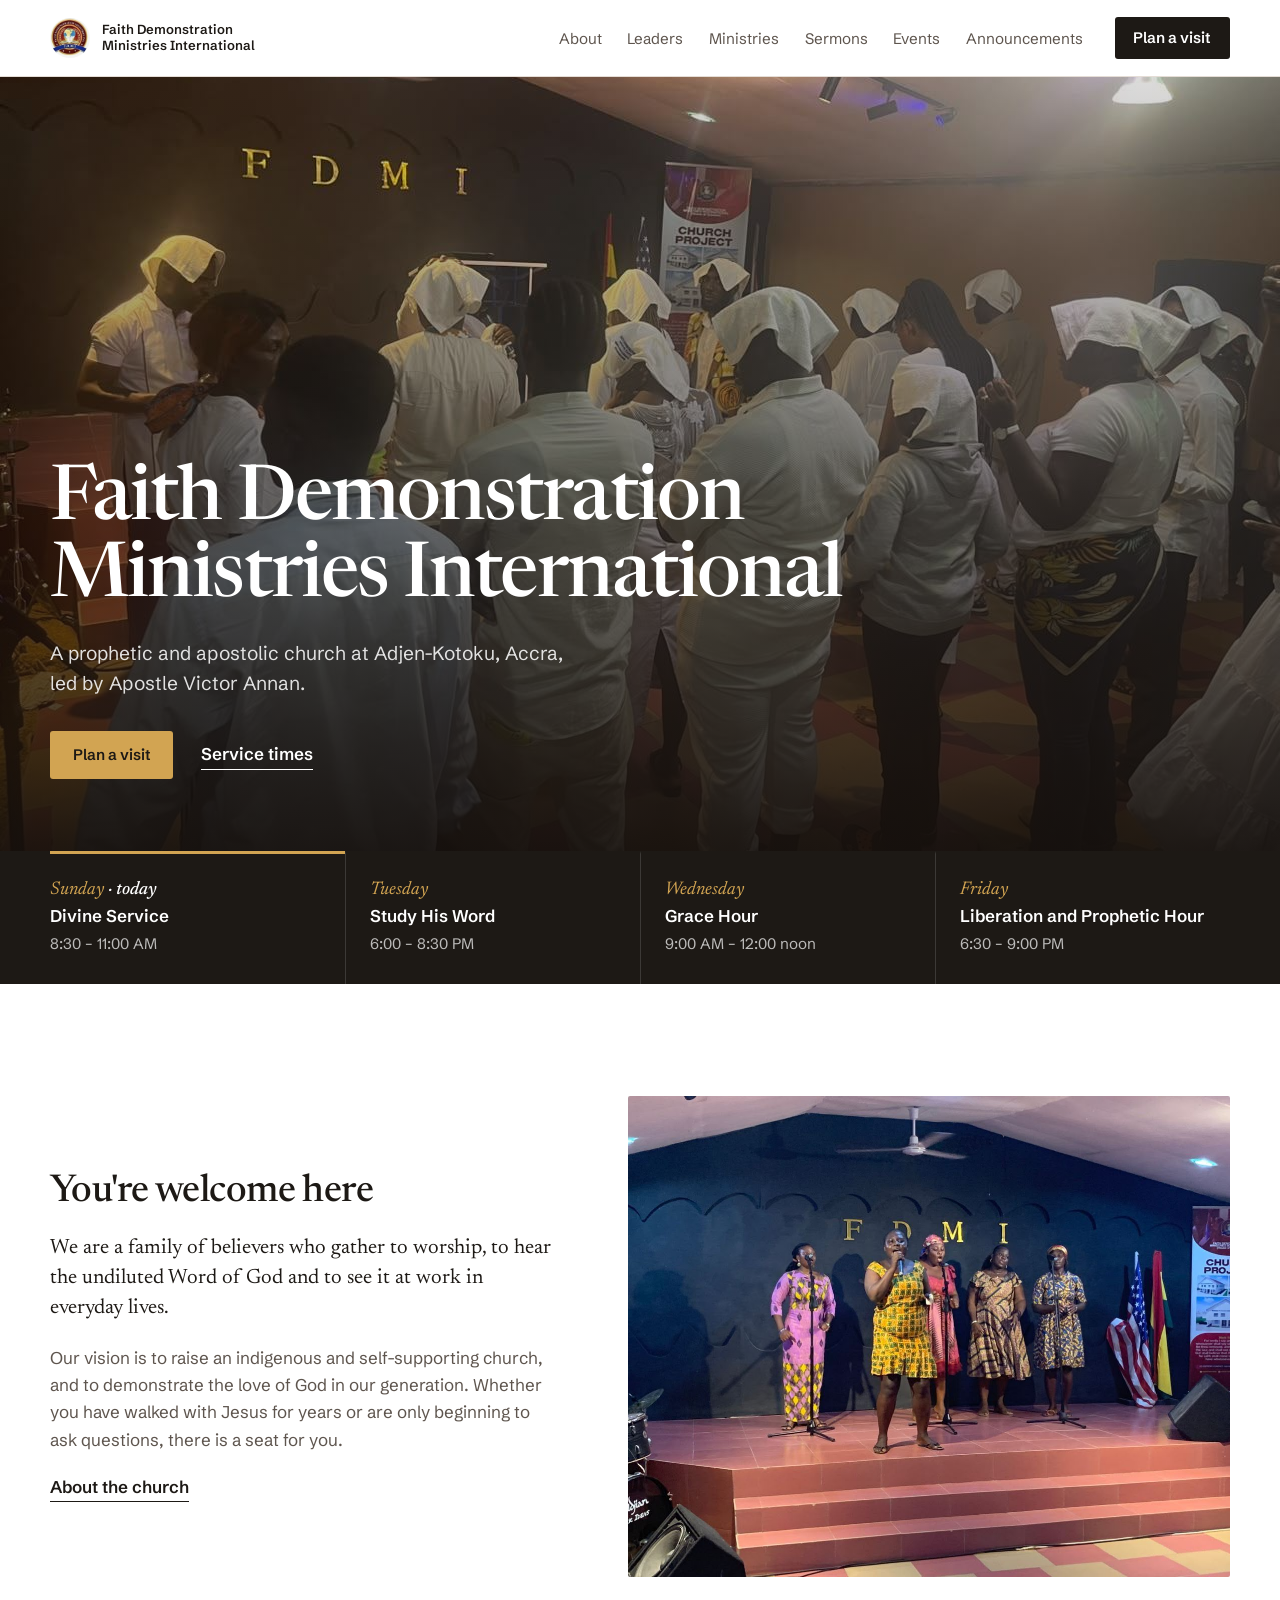
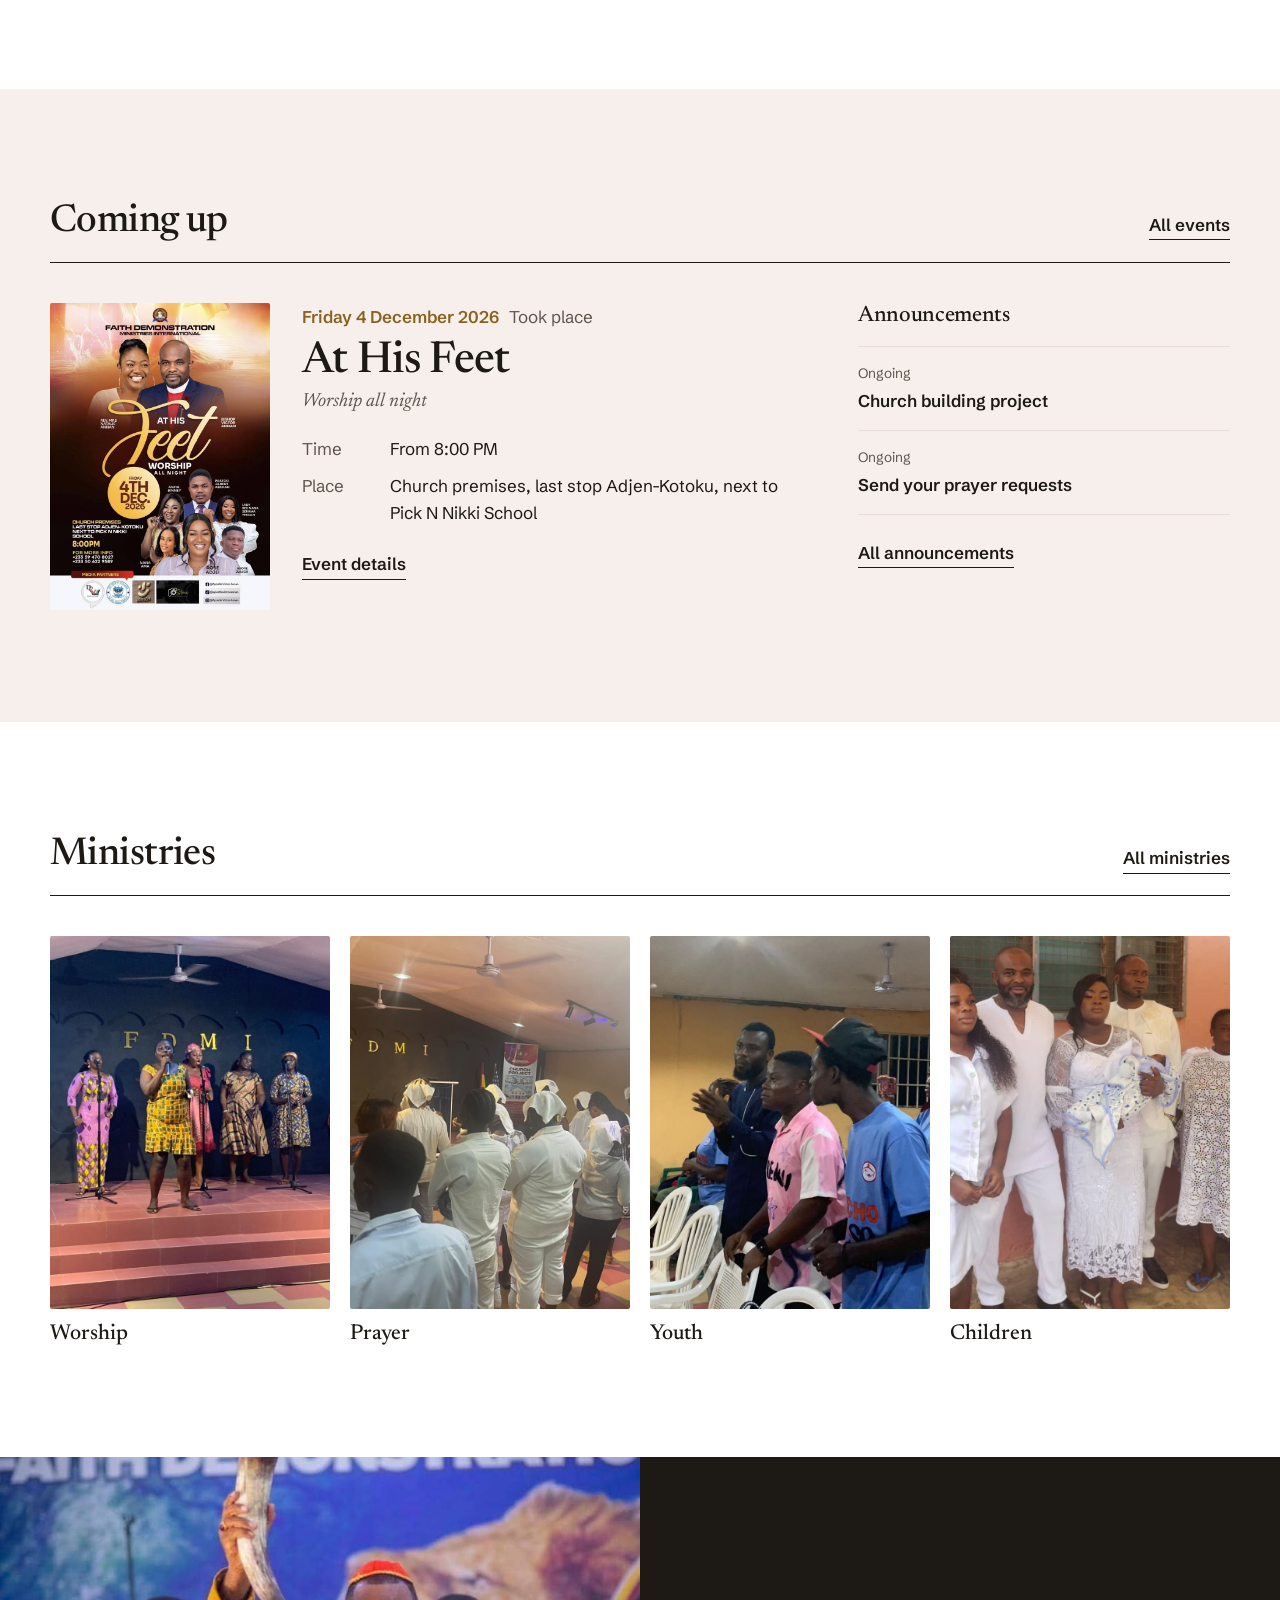
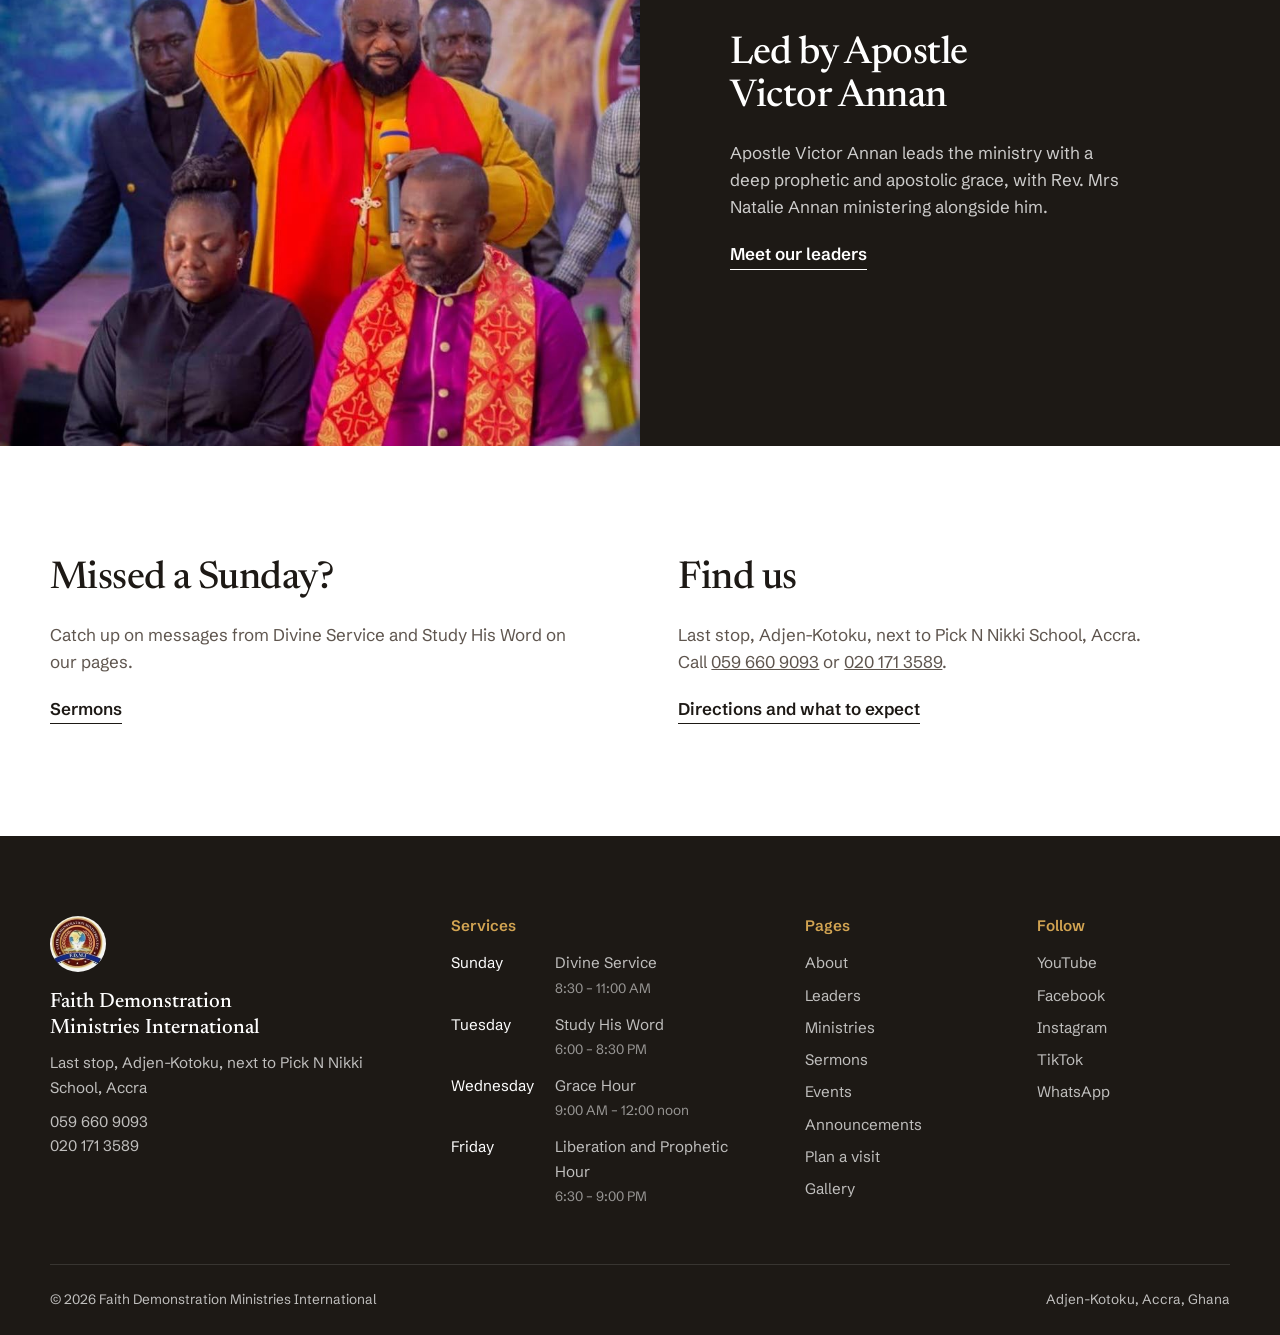
==== commit 4cefbb14: "Redesign the church site and split it into standalone pages Calmer editorial design: one serif and o" ====
--- a/index.html
+++ b/index.html
@@ -1,280 +1,224 @@
 <!DOCTYPE html>
 <html lang="en-GH">
 <head>
-  <meta charset="utf-8">
-  <meta name="viewport" content="width=device-width, initial-scale=1, viewport-fit=cover">
-  <title>Faith Demonstration Ministries International | Adjen-Kotoku, Accra</title>
-  <meta name="description" content="A prophetic and apostolic church at Adjen-Kotoku, Accra, led by Apostle Victor Annan. Sunday Divine Service 8:30 AM. Everybody is welcome.">
-  <meta name="theme-color" content="#5e1420">
-  <link rel="canonical" href="https://fdmi-church.vercel.app/">
-  <meta property="og:type" content="website">
-  <meta property="og:site_name" content="Faith Demonstration Ministries International">
-  <meta property="og:locale" content="en_GH">
-  <meta property="og:url" content="https://fdmi-church.vercel.app/">
-  <meta property="og:title" content="Faith Demonstration Ministries International | Adjen-Kotoku, Accra">
-  <meta property="og:description" content="A prophetic and apostolic church at Adjen-Kotoku, Accra, led by Apostle Victor Annan. Sunday Divine Service 8:30 AM. Everybody is welcome.">
-  <meta property="og:image" content="https://fdmi-church.vercel.app/assets/og-card.jpg">
-  <meta property="og:image:width" content="1200">
-  <meta property="og:image:height" content="630">
-  <meta property="og:image:alt" content="Faith Demonstration Ministries International, Adjen-Kotoku, Accra">
-  <meta name="twitter:card" content="summary_large_image">
-  <meta name="twitter:title" content="Faith Demonstration Ministries International | Adjen-Kotoku, Accra">
-  <meta name="twitter:description" content="A prophetic and apostolic church at Adjen-Kotoku, Accra, led by Apostle Victor Annan. Sunday Divine Service 8:30 AM. Everybody is welcome.">
-  <meta name="twitter:image" content="https://fdmi-church.vercel.app/assets/og-card.jpg">
-  <link rel="icon" href="assets/fdmi-crest.jpg">
-  <link rel="apple-touch-icon" href="assets/fdmi-crest.jpg">
-  <link rel="preconnect" href="https://fonts.googleapis.com">
-  <link rel="preconnect" href="https://fonts.gstatic.com" crossorigin>
-  <link href="https://fonts.googleapis.com/css2?family=Playfair+Display:ital,wght@0,600;0,700;0,800;1,500&family=Figtree:wght@400;500;600;700&display=swap" rel="stylesheet">
-  <link rel="stylesheet" href="styles.css">
+<meta charset="utf-8">
+<meta name="viewport" content="width=device-width, initial-scale=1, viewport-fit=cover">
+<title>Faith Demonstration Ministries International | Adjen-Kotoku, Accra</title>
+<meta name="description" content="A prophetic and apostolic church at Adjen-Kotoku, Accra, led by Apostle Victor Annan. Sunday Divine Service from 8:30 AM. Everyone is welcome.">
+<meta name="theme-color" content="#1d1915">
+<link rel="canonical" href="https://fdmi-church.vercel.app/">
+<meta property="og:type" content="website">
+<meta property="og:site_name" content="Faith Demonstration Ministries International">
+<meta property="og:locale" content="en_GH">
+<meta property="og:url" content="https://fdmi-church.vercel.app/">
+<meta property="og:title" content="Faith Demonstration Ministries International | Adjen-Kotoku, Accra">
+<meta property="og:description" content="A prophetic and apostolic church at Adjen-Kotoku, Accra, led by Apostle Victor Annan. Sunday Divine Service from 8:30 AM. Everyone is welcome.">
+<meta property="og:image" content="https://fdmi-church.vercel.app/assets/og-card.jpg">
+<meta property="og:image:width" content="1200">
+<meta property="og:image:height" content="630">
+<meta property="og:image:alt" content="Faith Demonstration Ministries International, Adjen-Kotoku, Accra">
+<meta name="twitter:card" content="summary_large_image">
+<meta name="twitter:title" content="Faith Demonstration Ministries International | Adjen-Kotoku, Accra">
+<meta name="twitter:description" content="A prophetic and apostolic church at Adjen-Kotoku, Accra, led by Apostle Victor Annan. Sunday Divine Service from 8:30 AM. Everyone is welcome.">
+<meta name="twitter:image" content="https://fdmi-church.vercel.app/assets/og-card.jpg">
+<link rel="icon" href="assets/fdmi-crest.jpg">
+<link rel="apple-touch-icon" href="assets/fdmi-crest.jpg">
+<link rel="preconnect" href="https://fonts.googleapis.com">
+<link rel="preconnect" href="https://fonts.gstatic.com" crossorigin>
+<link href="https://fonts.googleapis.com/css2?family=Newsreader:ital,opsz,wght@0,6..72,400;0,6..72,500;0,6..72,600;1,6..72,400&family=Schibsted+Grotesk:wght@400;500;600&display=swap" rel="stylesheet">
+<link rel="stylesheet" href="styles.css">
 </head>
-<body>
-  <a class="skip" href="#main">Skip to content</a>
-  <header class="bar" id="top">
-    <div class="bar-inner">
-      <a class="brand" href="index.html">
-        <img src="assets/fdmi-crest.jpg" alt="" width="40" height="40">
-        <span class="brand-text"><strong>Faith Demonstration</strong><small>Ministries International</small></span>
+<body class="page-index">
+<a class="skip" href="#main">Skip to content</a>
+<header class="site-header">
+  <div class="container header-inner">
+    <a class="logo" href="index.html" aria-label="Faith Demonstration Ministries International, home">
+      <img src="assets/fdmi-crest.jpg" alt="" width="40" height="40">
+      <span>Faith Demonstration<br>Ministries International</span>
+    </a>
+    <nav class="site-nav" id="site-nav" aria-label="Main">
+      <ul>
+        <li><a href="about.html">About</a></li>
+        <li><a href="leaders.html">Leaders</a></li>
+        <li><a href="ministries.html">Ministries</a></li>
+        <li><a href="sermons.html">Sermons</a></li>
+        <li><a href="events.html">Events</a></li>
+        <li><a href="announcements.html">Announcements</a></li>
+      </ul>
+      <a class="btn btn-dark nav-visit" href="visit.html">Plan a visit</a>
+    </nav>
+    <button class="menu-toggle" type="button" aria-expanded="false" aria-controls="site-nav">Menu</button>
+  </div>
+</header>
+<main id="main">
+<section class="hero">
+  <img class="hero-img" src="assets/photos/white-service-2.jpg" alt="The congregation in prayer under the gold F D M I letters" width="1280" height="960">
+  <div class="container hero-content">
+    <h1>Faith Demonstration Ministries International</h1>
+    <p>A prophetic and apostolic church at Adjen-Kotoku, Accra, led by Apostle Victor Annan.</p>
+    <div class="actions">
+      <a class="btn btn-gold" href="visit.html">Plan a visit</a>
+      <a class="text-link text-link-light" href="#this-week">Service times</a>
+    </div>
+  </div>
+</section>
+
+<section class="week" id="this-week" aria-label="Weekly services">
+  <div class="container">
+  <ul class="times times-band">
+    <li data-day="0"><span class="t-day">Sunday</span><span class="t-name">Divine Service</span><span class="t-time">8:30 – 11:00 AM</span></li>
+    <li data-day="2"><span class="t-day">Tuesday</span><span class="t-name">Study His Word</span><span class="t-time">6:00 – 8:30 PM</span></li>
+    <li data-day="3"><span class="t-day">Wednesday</span><span class="t-name">Grace Hour</span><span class="t-time">9:00 AM – 12:00 noon</span></li>
+    <li data-day="5"><span class="t-day">Friday</span><span class="t-name">Liberation and Prophetic Hour</span><span class="t-time">6:30 – 9:00 PM</span></li>
+  </ul>
+  </div>
+</section>
+
+<section class="section">
+  <div class="container split">
+    <div class="split-text">
+      <h2>You're welcome here</h2>
+      <p class="lead">We are a family of believers who gather to worship, to hear the undiluted Word of God and to see it at work in everyday lives.</p>
+      <p>Our vision is to raise an indigenous and self-supporting church, and to demonstrate the love of God in our generation. Whether you have walked with Jesus for years or are only beginning to ask questions, there is a seat for you.</p>
+      <a class="text-link" href="about.html">About the church</a>
+    </div>
+    <figure class="split-photo">
+      <img src="assets/photos/worship-team.jpg" alt="The worship team singing on stage in front of the F D M I letters" loading="lazy">
+    </figure>
+  </div>
+</section>
+
+<section class="section section-tint">
+  <div class="container">
+    <div class="sec-head">
+      <h2>Coming up</h2>
+      <a class="text-link" href="events.html">All events</a>
+    </div>
+    <div class="upcoming">
+    <article class="event" data-start="2026-12-04T20:00:00Z" data-end="2026-12-05T05:00:00Z">
+      <a class="event-flyer" href="assets/at-his-feet-flyer.jpg" data-lightbox>
+        <img src="assets/at-his-feet-flyer.jpg" alt="At His Feet flyer: worship all night, Friday 4th December 2026, 8:00 PM" width="720" height="1007" loading="lazy">
       </a>
-      <nav class="nav" id="nav" aria-label="Main">
-        <a href="index.html" class="active" aria-current="page">Home</a>
-        <a href="about.html">About</a>
-        <a href="leaders.html">Leaders</a>
-        <a href="gallery.html">Gallery</a>
-        <a href="events.html">Events</a>
-        <a href="visit.html">Visit</a>
-      </nav>
-      <a class="pill pill-gold bar-cta" href="https://wa.me/233596609093">WhatsApp us</a>
-      <button class="menu-btn" aria-expanded="false" aria-controls="nav" aria-label="Open menu"><span></span><span></span><span></span></button>
-    </div>
-  </header>
-
-  <main id="main">
-    <section class="hero">
-      <img class="hero-img" src="assets/photos/white-service-2.jpg" alt="Worship at FDMI, with the gold F D M I letters on the wall" width="1280" height="960">
-      <div class="hero-shade" aria-hidden="true"></div>
-      <div class="hero-body wrap">
-        <p class="eyebrow">You are welcome</p>
-        <h1>Faith Demonstration <span>Ministries International</span></h1>
-        <p class="hero-tag">A prophetic and apostolic church in Adjen-Kotoku, Accra</p>
-        <p class="hero-copy">Led by Apostle Victor Annan, we gather to worship, study His Word and see the power of God at work. Our Divine Service is every Sunday from 8:30 AM. Come as you are.</p>
-        <div class="hero-actions">
-          <a class="pill pill-gold pill-lg" href="visit.html">Plan your visit</a>
-          <a class="pill pill-glass pill-lg" href="#times">See service times</a>
-        </div>
+      <div class="event-body">
+        <p class="event-date"><time datetime="2026-12-04">Friday 4 December 2026</time><span data-countdown></span></p>
+        <h3 class="event-title">At His Feet</h3>
+        <p class="event-kind">Worship all night</p>
+        <dl class="event-meta">
+          <div><dt>Time</dt><dd>From 8:00 PM</dd></div>
+          <div><dt>Place</dt><dd>Church premises, last stop Adjen-Kotoku, next to Pick N Nikki School</dd></div>
+        </dl>
+        <a class="text-link" href="events.html">Event details</a>
       </div>
-    </section>
-
-    <section class="section tint">
-      <div class="wrap">
-        <header class="head">
-          <p class="eyebrow">What we're about</p>
-          <h2>Faith that is shown, not only spoken</h2>
-          <p>Everything we do comes from the Word of God and is led by the Holy Spirit.</p>
-        </header>
-        <div class="photo-cards">
-          <a class="photo-card" href="about.html"><img src="assets/photos/worship-team.jpg" alt="" loading="lazy" style="object-position:50% 40%">
-            <div class="photo-card-body"><h3>Worship</h3><p>Spirit-filled praise every service.</p></div></a>
-          <a class="photo-card" href="about.html"><img src="assets/photos/congregation-joy.jpg" alt="" loading="lazy" style="object-position:50% 30%">
-            <div class="photo-card-body"><h3>The Word</h3><p>Practical teaching at Study His Word.</p></div></a>
-          <a class="photo-card" href="about.html"><img src="assets/photos/blessing.jpg" alt="" loading="lazy" style="object-position:50% 35%">
-            <div class="photo-card-body"><h3>Prayer</h3><p>Grace Hour and the Liberation Hour.</p></div></a>
-          <a class="photo-card" href="about.html"><img src="assets/photos/child-dedication.jpg" alt="" loading="lazy" style="object-position:50% 25%">
-            <div class="photo-card-body"><h3>Family</h3><p>A home for every age.</p></div></a>
-        </div>
-        <div class="center more"><a class="pill pill-line" href="about.html">More about us</a></div>
+    </article>
+      <div class="notices-side">
+        <h3 class="side-h">Announcements</h3>
+        <ul class="notices">
+          <li class="notice">
+            <p class="notice-date">Ongoing</p>
+            <p class="notice-title">Church building project</p>
+          </li>
+          <li class="notice">
+            <p class="notice-date">Ongoing</p>
+            <p class="notice-title">Send your prayer requests</p>
+          </li>
+        </ul>
+        <a class="text-link" href="announcements.html">All announcements</a>
       </div>
-    </section>
-
-    <section class="section">
-      <div class="wrap">
-        <article class="feature">
-          <img src="assets/photos/consecration.jpg" alt="Laying on of hands at FDMI" loading="lazy">
-          <div class="feature-body">
-            <p class="eyebrow eyebrow-left">Our leadership</p>
-            <h2>Apostle Victor Annan</h2>
-            <p>The ministry is led by Apostle Victor Annan, with Rev. Mrs Natalie Annan ministering alongside him. Together with our ministers and leaders, they shepherd the FDMI family in Adjen-Kotoku.</p>
-            <a class="pill pill-wine" href="leaders.html">Meet our leaders</a>
-          </div>
-        </article>
-      </div>
-    </section>
-
-    <section class="section tint" id="times">
-      <div class="wrap wrap-narrow">
-        <header class="head">
-          <p class="eyebrow">Join us this week</p>
-          <h2>Our service times</h2>
-          <p>All meetings hold at the church premises, last stop Adjen-Kotoku, Accra.</p>
-        </header>
-        <div class="times" role="table" aria-label="Weekly service times">
-          <div class="times-row times-headrow" role="row">
-            <span role="columnheader">Day</span><span role="columnheader">Meeting</span><span role="columnheader">Time</span>
-          </div>
-          <div class="times-row" role="row" data-day="0">
-            <span role="cell" class="t-day">Sunday</span><span role="cell" class="t-name">Divine Service</span><span role="cell" class="t-time">8:30 – 11:00 AM</span>
-          </div>
-          <div class="times-row" role="row" data-day="2">
-            <span role="cell" class="t-day">Tuesday</span><span role="cell" class="t-name">Study His Word</span><span role="cell" class="t-time">6:00 – 8:30 PM</span>
-          </div>
-          <div class="times-row" role="row" data-day="3">
-            <span role="cell" class="t-day">Wednesday</span><span role="cell" class="t-name">Grace Hour</span><span role="cell" class="t-time">9:00 AM – 12:00 noon</span>
-          </div>
-          <div class="times-row" role="row" data-day="5">
-            <span role="cell" class="t-day">Friday</span><span role="cell" class="t-name">Liberation and Prophetic Hour</span><span role="cell" class="t-time">6:30 – 9:00 PM</span>
-          </div>
-        </div>
-        <p class="today-note" id="today-note" hidden></p>
-        <a class="pill pill-wine pill-block" href="visit.html">Plan your visit</a>
-      </div>
-    </section>
-
-    <section class="vision" id="vision">
-      <div class="wrap vision-inner">
-        <p class="eyebrow">Our vision</p>
-        <p class="vision-line">To raise an indigenous and self&#8209;supporting church.</p>
-        <p class="vision-line">To demonstrate the love of God in our generation.</p>
-        <a class="pill pill-gold" href="about.html#mission">Our mission and goals</a>
-      </div>
-    </section>
-
-    <section class="section">
-      <div class="wrap">
-        <article class="event">
-          <a class="event-flyer" href="assets/at-his-feet-flyer.jpg">
-            <img src="assets/at-his-feet-flyer.jpg" alt="At His Feet worship all night flyer, Friday 4th December 2026, 8:00 PM" width="720" height="1007" loading="lazy">
-          </a>
-          <div class="event-body">
-            <p class="eyebrow eyebrow-left">Save the date</p>
-            <h2>At His Feet</h2>
-            <p class="event-sub">Worship all night</p>
-            <ul class="event-facts">
-              <li><strong>Friday 4 December 2026</strong>, from 8:00 PM</li>
-              <li>Church premises, last stop Adjen-Kotoku, next to Pick N Nikki School</li>
-              <li>With Bishop Victor Annan, Rev. Mrs Natalie Annan, Rose Adjei, Anita Binney, Pastor Albert Abekah, Lady Rev. Nana Serwaa Yeboah, Nana Ama and Abore Junior</li>
-            </ul>
-            <div class="countdown" id="countdown" aria-label="Time until At His Feet">
-              <div><b data-u="d">--</b><span>days</span></div>
-              <div><b data-u="h">--</b><span>hours</span></div>
-              <div><b data-u="m">--</b><span>mins</span></div>
-              <div><b data-u="s">--</b><span>secs</span></div>
-            </div>
-            <p class="countdown-msg" id="countdown-msg" hidden></p>
-            <div class="event-actions">
-              <a class="pill pill-wine" id="add-calendar" href="#" download="at-his-feet.ics">Add to calendar</a>
-              <a class="pill pill-line" href="tel:+233596609093">Call for info</a>
-            </div>
-          </div>
-        </article>
-        <div class="center more"><a class="pill pill-line" href="events.html">View all events</a></div>
-      </div>
-    </section>
-
-    <section class="section tint">
-      <div class="wrap">
-        <header class="head">
-          <p class="eyebrow">Life at FDMI</p>
-          <h2>Moments from the house</h2>
-        </header>
-        <div class="strip">
-          <figure class="g-item"><a href="assets/photos/church-family.jpg" data-lightbox><img src="assets/photos/church-family.jpg" alt="The FDMI family together" loading="lazy"></a><figcaption>The FDMI family together</figcaption></figure>
-          <figure class="g-item"><a href="assets/photos/youth.jpg" data-lightbox><img src="assets/photos/youth.jpg" alt="Our young people" loading="lazy"></a><figcaption>Our young people</figcaption></figure>
-          <figure class="g-item"><a href="assets/photos/child-dedication.jpg" data-lightbox><img src="assets/photos/child-dedication.jpg" alt="Child dedication" loading="lazy"></a><figcaption>Child dedication</figcaption></figure>
-          <figure class="g-item"><a href="assets/photos/congregation-joy.jpg" data-lightbox><img src="assets/photos/congregation-joy.jpg" alt="Joy in the house" loading="lazy"></a><figcaption>Joy in the house</figcaption></figure>
-          <figure class="g-item"><a href="assets/photos/women-celebration.jpg" data-lightbox><img src="assets/photos/women-celebration.jpg" alt="Celebrating together" loading="lazy"></a><figcaption>Celebrating together</figcaption></figure>
-          <figure class="g-item"><a href="assets/photos/night-prayer.jpg" data-lightbox><img src="assets/photos/night-prayer.jpg" alt="Night of prayer" loading="lazy"></a><figcaption>Night of prayer</figcaption></figure>
-        </div>
-        <div class="center more"><a class="pill pill-wine" href="gallery.html">Open the gallery</a></div>
-      </div>
-    </section>
-
-    <section class="section">
-      <div class="wrap wrap-narrow">
-        <header class="head">
-          <p class="eyebrow">Find us</p>
-          <h2>Where we are</h2>
-        </header>
-        <article class="find">
-          <div class="find-map">
-            <iframe title="Map showing Adjen-Kotoku, Accra" src="https://maps.google.com/maps?q=Adjen%20Kotoku%2C%20Accra%2C%20Ghana&amp;z=14&amp;output=embed" loading="lazy" referrerpolicy="no-referrer-when-downgrade"></iframe>
-          </div>
-          <div class="find-body">
-            <h3>Find us in Adjen-Kotoku</h3>
-            <dl>
-              <div><dt>Address</dt><dd>Last stop, Adjen-Kotoku (Medie-Kotoku area), Accra, Ghana</dd></div>
-              <div><dt>Landmark</dt><dd>Next to Pick N Nikki School</dd></div>
-              <div><dt>Phone</dt><dd><a href="tel:+233596609093">059 660 9093</a></dd></div>
-              <div><dt>Phone</dt><dd><a href="tel:+233201713589">020 171 3589</a></dd></div>
-              <div><dt>WhatsApp</dt><dd><a href="https://wa.me/233596609093">059 660 9093</a></dd></div>
-            </dl>
-            <a class="pill pill-line pill-block" href="https://www.google.com/maps/search/?api=1&amp;query=Pick+N+Nikki+School+Adjen+Kotoku+Accra">Get directions on Google Maps</a>
-          </div>
-        </article>
-      </div>
-    </section>
-
-    <section class="section tint">
-      <div class="wrap wrap-narrow">
-        <figure class="verse">
-          <p class="eyebrow">Why we're called Faith Demonstration</p>
-          <blockquote>My message and my preaching were not with wise and persuasive words, but with a demonstration of the Spirit's power, so that your faith might not rest on human wisdom, but on God's power.</blockquote>
-          <figcaption>1 Corinthians 2:4–5</figcaption>
-        </figure>
-        <div class="center">
-          <a class="pill pill-wine pill-lg" href="https://wa.me/233596609093?text=Hello%2C%20I%20would%20like%20to%20send%20a%20prayer%20request.">Send a prayer request</a>
-        </div>
-      </div>
-    </section>
-  </main>
-
-  <footer class="foot">
-    <div class="wrap foot-grid">
-      <div class="foot-brand">
-        <a class="brand" href="index.html">
-          <img src="assets/fdmi-crest.jpg" alt="" width="48" height="48">
-          <span class="brand-text"><strong>Faith Demonstration</strong><small>Ministries International</small></span>
-        </a>
-        <p>Last stop, Adjen-Kotoku, next to Pick N Nikki School, Accra, Ghana.</p>
-        <p class="foot-phones"><a href="tel:+233596609093">059 660 9093</a> &middot; <a href="tel:+233201713589">020 171 3589</a></p>
-        <ul class="socials">
-          <li><a href="https://www.facebook.com/search/top?q=FAITH%20Demonstration%20Ministries%20International" aria-label="Facebook"><svg viewBox="0 0 24 24" aria-hidden="true"><path d="M14 8h3V4h-3a4 4 0 0 0-4 4v2H8v4h2v8h4v-8h3l1-4h-4V8z"/></svg></a></li>
-          <li><a href="https://www.instagram.com/apostlevictorannan" aria-label="Instagram"><svg viewBox="0 0 24 24" aria-hidden="true"><rect x="3" y="3" width="18" height="18" rx="5"/><circle cx="12" cy="12" r="4"/><circle cx="17.5" cy="6.5" r="1" fill="currentColor"/></svg></a></li>
-          <li><a href="https://www.tiktok.com/@apostlevictorannan" aria-label="TikTok"><svg viewBox="0 0 24 24" aria-hidden="true"><path d="M14 3v11a4 4 0 1 1-4-4"/><path d="M14 3c0 3 2 5 5 5"/></svg></a></li>
-          <li><a href="https://www.youtube.com/results?search_query=faith+demonstration+ministries+victor+annan" aria-label="YouTube"><svg viewBox="0 0 24 24" aria-hidden="true"><rect x="2" y="5" width="20" height="14" rx="4"/><path d="M10 9l5 3-5 3z" fill="currentColor"/></svg></a></li>
-          <li><a href="https://wa.me/233596609093" aria-label="WhatsApp"><svg viewBox="0 0 24 24" aria-hidden="true"><path d="M3 21l1.7-5A8.5 8.5 0 1 1 8 19.3z"/></svg></a></li>
-        </ul>
-      </div>
-      <div>
-        <h4>Explore</h4>
-        <ul class="foot-links">
-          <li><a href="about.html">About</a></li>
-          <li><a href="leaders.html">Leaders</a></li>
-          <li><a href="gallery.html">Gallery</a></li>
-          <li><a href="events.html">Events</a></li>
-          <li><a href="visit.html">Visit</a></li>
-        </ul>
-      </div>
-      <div>
-        <h4>Service times</h4>
-        <ul class="foot-times">
-          <li><span>Sunday Divine Service</span><b>8:30 AM</b></li>
-          <li><span>Tuesday Study His Word</span><b>6:00 PM</b></li>
-          <li><span>Wednesday Grace Hour</span><b>9:00 AM</b></li>
-          <li><span>Friday Liberation Hour</span><b>6:30 PM</b></li>
-        </ul>
-      </div>
-    </div>
-    <p class="wrap foot-legal">&copy; <span id="year">2026</span> Faith Demonstration Ministries International, Adjen-Kotoku, Accra.</p>
-  </footer>
-
-  <nav class="tabbar" aria-label="Quick actions">
-    <a href="index.html"><svg viewBox="0 0 24 24" aria-hidden="true"><path d="M3 11l9-7 9 7v9a1 1 0 0 1-1 1h-5v-6H9v6H4a1 1 0 0 1-1-1z"/></svg><span>Home</span></a>
-    <a href="visit.html#times"><svg viewBox="0 0 24 24" aria-hidden="true"><circle cx="12" cy="12" r="9"/><path d="M12 7v5l3 2"/></svg><span>Times</span></a>
-    <a href="events.html"><svg viewBox="0 0 24 24" aria-hidden="true"><rect x="3" y="5" width="18" height="16" rx="2"/><path d="M3 10h18M8 3v4M16 3v4"/></svg><span>Events</span></a>
-    <a href="gallery.html"><svg viewBox="0 0 24 24" aria-hidden="true"><rect x="3" y="4" width="18" height="16" rx="2"/><circle cx="9" cy="10" r="2"/><path d="M21 17l-5-5-9 8"/></svg><span>Gallery</span></a>
-    <a href="https://wa.me/233596609093" class="tab-gold"><svg viewBox="0 0 24 24" aria-hidden="true"><path d="M3 21l1.7-5A8.5 8.5 0 1 1 8 19.3z"/></svg><span>WhatsApp</span></a>
-  </nav>
-
-  <script src="script.js"></script>
+    </div>
+  </div>
+</section>
+
+<section class="section">
+  <div class="container">
+    <div class="sec-head">
+      <h2>Ministries</h2>
+      <a class="text-link" href="ministries.html">All ministries</a>
+    </div>
+    <div class="tiles">
+      <a class="tile" href="ministries.html#worship"><img src="assets/photos/worship-team.jpg" alt="" loading="lazy" style="object-position:50% 45%"><span>Worship</span></a>
+      <a class="tile" href="ministries.html#prayer"><img src="assets/photos/white-service-4.jpg" alt="" loading="lazy" style="object-position:50% 50%"><span>Prayer</span></a>
+      <a class="tile" href="ministries.html#youth"><img src="assets/photos/youth-night.jpg" alt="" loading="lazy" style="object-position:50% 40%"><span>Youth</span></a>
+      <a class="tile" href="ministries.html#children"><img src="assets/photos/child-dedication.jpg" alt="" loading="lazy" style="object-position:50% 25%"><span>Children</span></a>
+    </div>
+  </div>
+</section>
+
+<section class="feature-band">
+  <img src="assets/photos/consecration.jpg" alt="Laying on of hands at FDMI" loading="lazy" style="object-position:50% 25%">
+  <div class="feature-band-text">
+    <h2>Led by Apostle Victor Annan</h2>
+    <p>Apostle Victor Annan leads the ministry with a deep prophetic and apostolic grace, with Rev. Mrs Natalie Annan ministering alongside him.</p>
+    <a class="text-link text-link-light" href="leaders.html">Meet our leaders</a>
+  </div>
+</section>
+
+<section class="section">
+  <div class="container split split-even">
+    <div class="split-text">
+      <h2>Missed a Sunday?</h2>
+      <p>Catch up on messages from Divine Service and Study His Word on our pages.</p>
+      <a class="text-link" href="sermons.html">Sermons</a>
+    </div>
+    <div class="split-text">
+      <h2>Find us</h2>
+      <p>Last stop, Adjen-Kotoku, next to Pick N Nikki School, Accra.<br>Call <a href="tel:+233596609093">059 660 9093</a> or <a href="tel:+233201713589">020 171 3589</a>.</p>
+      <a class="text-link" href="visit.html">Directions and what to expect</a>
+    </div>
+  </div>
+</section>
+<div class="lightbox" id="lightbox" hidden>
+  <button class="lb-close" type="button">Close</button>
+  <button class="lb-prev" type="button" aria-label="Previous photo">&#8592;</button>
+  <figure><img alt=""><figcaption></figcaption></figure>
+  <button class="lb-next" type="button" aria-label="Next photo">&#8594;</button>
+</div>
+</main>
+<footer class="site-footer">
+  <div class="container footer-grid">
+    <div class="footer-about">
+      <img src="assets/fdmi-crest.jpg" alt="" width="56" height="56">
+      <p class="footer-name">Faith Demonstration Ministries International</p>
+      <p>Last stop, Adjen-Kotoku, next to Pick N Nikki School, Accra</p>
+      <p><a href="tel:+233596609093">059 660 9093</a><br><a href="tel:+233201713589">020 171 3589</a></p>
+    </div>
+    <div>
+      <h2 class="footer-h">Services</h2>
+      <ul class="footer-times">
+        <li><span>Sunday</span><span>Divine Service<br><small>8:30 – 11:00 AM</small></span></li>
+        <li><span>Tuesday</span><span>Study His Word<br><small>6:00 – 8:30 PM</small></span></li>
+        <li><span>Wednesday</span><span>Grace Hour<br><small>9:00 AM – 12:00 noon</small></span></li>
+        <li><span>Friday</span><span>Liberation and Prophetic Hour<br><small>6:30 – 9:00 PM</small></span></li>
+      </ul>
+    </div>
+    <div>
+      <h2 class="footer-h">Pages</h2>
+      <ul class="footer-list">
+        <li><a href="about.html">About</a></li>
+        <li><a href="leaders.html">Leaders</a></li>
+        <li><a href="ministries.html">Ministries</a></li>
+        <li><a href="sermons.html">Sermons</a></li>
+        <li><a href="events.html">Events</a></li>
+        <li><a href="announcements.html">Announcements</a></li>
+        <li><a href="visit.html">Plan a visit</a></li>
+        <li><a href="gallery.html">Gallery</a></li>
+      </ul>
+    </div>
+    <div>
+      <h2 class="footer-h">Follow</h2>
+      <ul class="footer-list">
+        <li><a href="https://www.youtube.com/results?search_query=faith+demonstration+ministries+victor+annan">YouTube</a></li>
+        <li><a href="https://www.facebook.com/search/top?q=FAITH%20Demonstration%20Ministries%20International">Facebook</a></li>
+        <li><a href="https://www.instagram.com/apostlevictorannan">Instagram</a></li>
+        <li><a href="https://www.tiktok.com/@apostlevictorannan">TikTok</a></li>
+        <li><a href="https://wa.me/233596609093">WhatsApp</a></li>
+      </ul>
+    </div>
+  </div>
+  <div class="container footer-base">
+    <p>&copy; <span data-year>2026</span> Faith Demonstration Ministries International</p>
+    <p>Adjen-Kotoku, Accra, Ghana</p>
+  </div>
+</footer>
+<script src="script.js"></script>
 </body>
 </html>
--- a/styles.css
+++ b/styles.css
@@ -1,368 +1,320 @@
 /* Faith Demonstration Ministries International
-   Wine and gold, from the church's crest and flyers. */
+   Colours come from the church itself: the black wall, the gold FDMI
+   letters, the rose floor tiles and the wine of the crest. */
 :root {
-  --wine: #5e1420;
-  --wine-dark: #3d0c15;
-  --night: #24070d;
-  --gold: #d4a447;
-  --gold-light: #ecc978;
-  --ink: #2a1418;
-  --muted: #6e5a5d;
-  --tint: #f8f3f0;
-  --card: #ffffff;
-  --line: #ecdfdb;
-  --shadow: 0 18px 40px -22px rgba(61, 12, 21, 0.35);
-  --radius: 20px;
-  --serif: "Playfair Display", Georgia, "Times New Roman", serif;
-  --sans: "Figtree", system-ui, -apple-system, "Segoe UI", sans-serif;
-  --bar-h: 68px;
+  --ink: #1d1915;
+  --ink-soft: #5e554e;
+  --line: #e5ddd6;
+  --paper: #ffffff;
+  --tint: #f6efeb;
+  --gold: #d2a452;
+  --gold-ink: #8a6220;
+  --wine: #5a1622;
+  --serif: "Newsreader", Georgia, "Times New Roman", serif;
+  --sans: "Schibsted Grotesk", system-ui, -apple-system, "Segoe UI", sans-serif;
+  --container: 1180px;
+  --gutter: clamp(1.25rem, 4vw, 2.5rem);
+  --header-h: 76px;
 }
 
 *, *::before, *::after { box-sizing: border-box; }
-html { scroll-behavior: smooth; scroll-padding-top: calc(var(--bar-h) + 12px); -webkit-text-size-adjust: 100%; }
-body { margin: 0; font: 400 1rem/1.65 var(--sans); color: var(--ink); background: #fff; -webkit-font-smoothing: antialiased; overflow-x: hidden; }
-img { max-width: 100%; display: block; }
+html { -webkit-text-size-adjust: 100%; scroll-padding-top: calc(var(--header-h) + 16px); }
+@media (prefers-reduced-motion: no-preference) { html { scroll-behavior: smooth; } }
+body { margin: 0; background: var(--paper); color: var(--ink); font: 400 1.0625rem/1.6 var(--sans); -webkit-font-smoothing: antialiased; text-rendering: optimizeLegibility; }
+img, video, iframe { display: block; max-width: 100%; }
+img { height: auto; }
 a { color: inherit; }
-h1, h2, h3, h4 { margin: 0; }
-p { margin: 0; }
-svg { width: 22px; height: 22px; fill: none; stroke: currentColor; stroke-width: 1.8; stroke-linecap: round; stroke-linejoin: round; }
-:focus-visible { outline: 3px solid var(--gold); outline-offset: 3px; border-radius: 6px; }
-
-.skip { position: absolute; left: 1rem; top: -4rem; z-index: 200; background: var(--gold); color: var(--night); padding: .6rem 1rem; border-radius: 8px; font-weight: 700; }
+p, ul, ol, dl, dd, figure, blockquote { margin: 0; }
+ul, ol { padding: 0; }
+h1, h2, h3 { margin: 0; font-family: var(--serif); font-weight: 500; letter-spacing: -0.015em; text-wrap: balance; }
+h1 { font-size: clamp(2.6rem, 6vw, 4.75rem); line-height: 1.02; letter-spacing: -0.025em; }
+h2 { font-size: clamp(1.7rem, 3vw, 2.4rem); line-height: 1.12; }
+h3 { font-size: 1.4rem; line-height: 1.2; }
+:focus-visible { outline: 2px solid var(--gold-ink); outline-offset: 3px; }
+
+.container { width: min(var(--container), 100% - 2 * var(--gutter)); margin-inline: auto; }
+.skip { position: absolute; left: 1rem; top: -5rem; z-index: 100; background: var(--ink); color: #fff; padding: .7rem 1rem; }
 .skip:focus { top: 1rem; }
 
-.wrap { width: min(1080px, 100% - 2.5rem); margin-inline: auto; }
-.wrap-narrow { width: min(820px, 100% - 2.5rem); }
-.center { text-align: center; }
-
-/* Eyebrow with gold rules, as on the reference */
-.eyebrow { display: inline-flex; align-items: center; gap: .7rem; color: var(--gold); font: 700 .74rem/1 var(--sans); letter-spacing: .22em; text-transform: uppercase; margin-bottom: .9rem; }
-.eyebrow::before, .eyebrow::after { content: ""; width: 22px; height: 2px; background: currentColor; border-radius: 2px; }
-.eyebrow-left::after { display: none; }
-
-/* Pills */
-.pill { display: inline-flex; align-items: center; justify-content: center; gap: .5rem; min-height: 46px; padding: .7rem 1.5rem; border-radius: 999px; font: 700 .95rem/1.2 var(--sans); text-decoration: none; text-align: center; border: 2px solid transparent; transition: transform .15s ease, background-color .2s, color .2s, box-shadow .2s; }
-.pill:active { transform: scale(.97); }
-.pill-lg { min-height: 54px; padding-inline: 2rem; font-size: 1rem; }
-.pill-block { display: flex; width: 100%; }
-.pill-gold { background: linear-gradient(180deg, var(--gold-light), var(--gold)); color: var(--night); box-shadow: 0 10px 24px -10px rgba(212, 164, 71, .8); }
-.pill-gold:hover { box-shadow: 0 14px 30px -10px rgba(212, 164, 71, 1); }
-.pill-glass { background: rgba(255, 255, 255, .12); color: #fff; border-color: rgba(255, 255, 255, .45); backdrop-filter: blur(6px); }
-.pill-glass:hover { background: rgba(255, 255, 255, .22); }
-.pill-wine { background: linear-gradient(135deg, var(--wine), var(--wine-dark)); color: #fff; box-shadow: 0 12px 26px -14px rgba(61, 12, 21, .9); }
-.pill-wine:hover { background: var(--wine-dark); }
-.pill-line { border-color: var(--wine); color: var(--wine); background: #fff; }
-.pill-line:hover { background: var(--wine); color: #fff; }
-
-/* Top bar */
-.bar { position: sticky; top: 0; z-index: 100; background: linear-gradient(90deg, var(--wine-dark), var(--wine)); color: #fff; box-shadow: 0 6px 20px -12px rgba(0, 0, 0, .6); }
-.bar-inner { width: min(1200px, 100% - 2rem); margin-inline: auto; height: var(--bar-h); display: flex; align-items: center; gap: 1.5rem; }
-.brand { display: flex; align-items: center; gap: .7rem; text-decoration: none; color: #fff; }
-.brand img { width: 40px; height: 40px; border-radius: 50%; box-shadow: 0 0 0 2px rgba(236, 201, 120, .5); }
-.brand-text { display: flex; flex-direction: column; line-height: 1.1; }
-.brand-text strong { font: 700 1.05rem/1.1 var(--serif); }
-.brand-text small { font-size: .64rem; letter-spacing: .18em; text-transform: uppercase; color: var(--gold-light); margin-top: 3px; }
-.nav { display: flex; gap: 1.6rem; margin-left: auto; }
-.nav a { position: relative; text-decoration: none; font-size: .78rem; font-weight: 700; letter-spacing: .08em; text-transform: uppercase; opacity: .9; padding-block: .4rem; }
-.nav a::after { content: ""; position: absolute; left: 0; right: 0; bottom: -2px; height: 2px; background: var(--gold); border-radius: 2px; transform: scaleX(0); transition: transform .2s; }
-.nav a:hover { opacity: 1; }
-.nav a:hover::after, .nav a.active::after { transform: scaleX(1); }
-.bar-cta { min-height: 40px; padding: .5rem 1.2rem; font-size: .85rem; }
-.menu-btn { display: none; }
-
-/* Hero */
-.hero { position: relative; min-height: min(88vh, 760px); display: flex; align-items: center; color: #fff; overflow: hidden; background: var(--night); }
-.hero-img { position: absolute; inset: 0; width: 100%; height: 100%; object-fit: cover; object-position: 40% 35%; animation: settle 6s ease-out both; }
-@keyframes settle { from { transform: scale(1.08); } to { transform: scale(1); } }
-.hero-shade { position: absolute; inset: 0; background:
-  linear-gradient(90deg, rgba(36, 7, 13, .94) 0%, rgba(36, 7, 13, .78) 42%, rgba(36, 7, 13, .2) 100%),
-  linear-gradient(0deg, rgba(36, 7, 13, .7), transparent 45%); }
-.hero-body { position: relative; padding-block: 5rem; }
-.hero h1 { font: 800 clamp(2.6rem, 6.5vw, 4.9rem)/1.02 var(--serif); letter-spacing: -.01em; max-width: 12ch; text-shadow: 0 4px 30px rgba(0, 0, 0, .35); }
-.hero h1 span { display: block; color: var(--gold-light); }
-.hero-tag { font: italic 500 clamp(1.1rem, 2.2vw, 1.35rem)/1.4 var(--serif); margin: 1.1rem 0 .8rem; color: #fff; }
-.hero-copy { max-width: 36rem; color: rgba(255, 255, 255, .85); font-size: 1.05rem; }
-.hero-actions { display: flex; flex-wrap: wrap; gap: .8rem; margin-top: 2rem; }
-
-/* Sections */
-.section { padding-block: clamp(3.5rem, 8vw, 6rem); }
-.tint { background: var(--tint); }
-.head { text-align: center; max-width: 40rem; margin: 0 auto 2.5rem; }
-.head h2 { font: 700 clamp(1.9rem, 4vw, 2.6rem)/1.15 var(--serif); color: var(--night); margin-bottom: .6rem; }
-.head p:not(.eyebrow) { color: var(--muted); }
-
-/* Leaders */
-.leaders { display: grid; grid-template-columns: repeat(2, 1fr); gap: 1.5rem; }
-.leader { background: var(--card); border-radius: var(--radius); overflow: hidden; box-shadow: var(--shadow); border: 1px solid var(--line); }
-.leader img { width: 100%; aspect-ratio: 4 / 3.4; object-fit: cover; object-position: top; }
-.leader-body { padding: 1.6rem 1.6rem 1.8rem; }
-.leader h3 { font: 700 1.5rem/1.2 var(--serif); color: var(--night); margin-bottom: .6rem; }
-.leader p:not(.eyebrow) { color: var(--muted); }
-
-/* Service times */
-.times { background: var(--card); border-radius: 16px; overflow: hidden; box-shadow: var(--shadow); border: 1px solid var(--line); }
-.times-row { display: grid; grid-template-columns: 1fr 1.6fr 1.2fr; gap: 1rem; padding: 1.05rem 1.4rem; border-top: 1px solid var(--line); align-items: center; }
-.times-headrow { border-top: 0; background: #f3ebe7; font-size: .72rem; font-weight: 700; letter-spacing: .14em; text-transform: uppercase; color: var(--wine); padding-block: .8rem; }
-.t-day { font-weight: 700; }
-.t-time { font-weight: 700; color: var(--wine); }
-.times-row.is-today { background: #fbf2de; }
-.times-row.is-today .t-day::after { content: "Today"; margin-left: .5rem; font-size: .66rem; letter-spacing: .08em; text-transform: uppercase; background: var(--gold); color: var(--night); padding: .2rem .5rem; border-radius: 999px; vertical-align: 2px; }
-.today-note { text-align: center; color: var(--muted); font-size: .9rem; margin-top: 1rem; }
-#times .pill-block { margin-top: 1.5rem; }
-
-/* Event */
-.event { display: grid; grid-template-columns: minmax(0, .9fr) minmax(0, 1.1fr); background: var(--card); border-radius: 24px; overflow: hidden; box-shadow: 0 30px 60px -30px rgba(61, 12, 21, .55); border: 1px solid var(--line); }
-.event-flyer { display: block; background: var(--night); }
-.event-flyer img { width: 100%; height: 100%; object-fit: cover; }
-.event-body { padding: clamp(1.6rem, 4vw, 3rem); display: flex; flex-direction: column; justify-content: center; }
-.event-body h2 { font: 800 clamp(2.4rem, 5vw, 3.4rem)/1 var(--serif); color: var(--wine); }
-.event-sub { font: italic 500 1.25rem var(--serif); color: var(--muted); margin: .4rem 0 1.4rem; }
-.event-facts { list-style: none; padding: 0; margin: 0 0 1.6rem; display: grid; gap: .7rem; }
-.event-facts li { padding-left: 1.2rem; position: relative; color: var(--ink); }
-.event-facts li::before { content: ""; position: absolute; left: 0; top: .62em; width: 7px; height: 7px; border-radius: 50%; background: var(--gold); }
-.countdown { display: grid; grid-template-columns: repeat(4, 1fr); gap: .6rem; margin-bottom: 1.6rem; }
-.countdown div { background: linear-gradient(160deg, var(--wine), var(--night)); color: #fff; border-radius: 14px; padding: .8rem .3rem; text-align: center; }
-.countdown b { display: block; font: 700 clamp(1.5rem, 4vw, 2rem)/1 var(--serif); color: var(--gold-light); font-variant-numeric: tabular-nums; }
-.countdown span { font-size: .7rem; letter-spacing: .12em; text-transform: uppercase; opacity: .8; }
-.countdown-msg { font: italic 600 1.15rem var(--serif); color: var(--wine); margin-bottom: 1.4rem; }
-.event-actions { display: flex; flex-wrap: wrap; gap: .7rem; }
-
-/* Find us */
-.find { background: var(--card); border-radius: var(--radius); overflow: hidden; box-shadow: var(--shadow); border: 1px solid var(--line); }
-.find-map { height: 340px; background: #eadcd7; }
-.find-map iframe { width: 100%; height: 100%; border: 0; display: block; }
-.find-body { padding: 1.6rem; }
-.find-body h3 { font: 700 1.5rem var(--serif); color: var(--night); margin-bottom: 1rem; }
-.find-body dl { margin: 0 0 1.4rem; display: grid; gap: .55rem; }
-.find-body dl div { display: grid; grid-template-columns: 6rem 1fr; gap: .8rem; }
-.find-body dt { font-weight: 700; }
-.find-body dd { margin: 0; color: var(--muted); }
-.find-body dd a { color: var(--wine); font-weight: 600; }
-
-/* Verse */
-.verse { margin: 0 0 2rem; background: var(--card); border-radius: var(--radius); padding: clamp(1.8rem, 5vw, 3rem); text-align: center; box-shadow: var(--shadow); border: 1px solid var(--line); }
-.verse blockquote { margin: 0 0 1rem; font: italic 500 clamp(1.2rem, 2.6vw, 1.55rem)/1.5 var(--serif); color: var(--night); }
-.verse figcaption { color: var(--wine); font-weight: 700; }
-
-/* Footer */
-.foot { background: linear-gradient(180deg, var(--wine-dark), var(--night)); color: rgba(255, 255, 255, .82); border-top: 3px solid var(--gold); padding-top: 3.5rem; }
-.foot-grid { display: grid; grid-template-columns: 1.4fr 1fr 1.2fr; gap: 2.5rem; }
-.foot h4 { color: var(--gold-light); font: 700 .74rem var(--sans); letter-spacing: .2em; text-transform: uppercase; margin-bottom: 1rem; }
-.foot-brand p { margin: 1rem 0 1.2rem; font-size: .93rem; max-width: 22rem; }
-.socials { list-style: none; padding: 0; margin: 0; display: flex; gap: .6rem; }
-.socials a { display: grid; place-items: center; width: 42px; height: 42px; border-radius: 50%; border: 1px solid rgba(255, 255, 255, .3); color: #fff; transition: background .2s, color .2s; }
-.socials a:hover { background: var(--gold); color: var(--night); border-color: var(--gold); }
-.socials svg { width: 18px; height: 18px; }
-.foot-links, .foot-times { list-style: none; padding: 0; margin: 0; display: grid; gap: .55rem; font-size: .93rem; }
-.foot-links a { text-decoration: none; }
-.foot-links a:hover { color: var(--gold-light); }
-.foot-times li { display: flex; justify-content: space-between; gap: 1rem; }
-.foot-times b { color: #fff; white-space: nowrap; }
-.foot-legal { border-top: 1px solid rgba(255, 255, 255, .12); margin-top: 2.5rem; padding-block: 1.4rem 1.6rem; font-size: .82rem; opacity: .75; }
-
-/* Phone tab bar */
-.tabbar { display: none; }
-
-/* ---------- Responsive ---------- */
-@media (max-width: 1000px) {
-  .photo-cards { grid-template-columns: repeat(2, 1fr); }
-  .nav { gap: 1.1rem; }
-}
-
-@media (max-width: 860px) {
-  :root { --bar-h: 62px; }
-  .bar-cta { display: none; }
-  .menu-btn { display: inline-flex; flex-direction: column; justify-content: center; gap: 5px; margin-left: auto; width: 44px; height: 44px; padding: 10px; background: rgba(255, 255, 255, .1); border: 0; border-radius: 12px; cursor: pointer; }
-  .menu-btn span { display: block; height: 2px; background: #fff; border-radius: 2px; transition: transform .2s, opacity .2s; }
-  .menu-btn[aria-expanded="true"] span:nth-child(1) { transform: translateY(7px) rotate(45deg); }
-  .menu-btn[aria-expanded="true"] span:nth-child(2) { opacity: 0; }
-  .menu-btn[aria-expanded="true"] span:nth-child(3) { transform: translateY(-7px) rotate(-45deg); }
-  .nav { position: fixed; top: var(--bar-h); left: 0; right: 0; flex-direction: column; gap: 0; padding: .5rem 1.25rem 1.5rem; background: var(--wine-dark); box-shadow: 0 20px 30px -20px rgba(0, 0, 0, .7); transform: translateY(-120%); visibility: hidden; transition: transform .25s ease, visibility .25s; }
-  .nav.open { transform: none; visibility: visible; }
-  .nav a { font-size: .95rem; padding: 1rem 0; border-bottom: 1px solid rgba(255, 255, 255, .1); }
-  .nav a::after { display: none; }
-
-  .leaders { grid-template-columns: 1fr; }
-  .event { grid-template-columns: 1fr; }
-  .event-flyer img { height: auto; max-height: none; }
-  .foot-grid { grid-template-columns: 1fr 1fr; }
-  .foot-brand { grid-column: 1 / -1; }
-
-  /* Make room for the tab bar */
-  body { padding-bottom: calc(68px + env(safe-area-inset-bottom)); }
-  .tabbar { display: grid; grid-template-columns: repeat(5, 1fr); position: fixed; left: 0; right: 0; bottom: 0; z-index: 90; padding: 6px 6px calc(6px + env(safe-area-inset-bottom)); background: rgba(255, 255, 255, .94); backdrop-filter: blur(12px); border-top: 1px solid var(--line); box-shadow: 0 -10px 24px -18px rgba(61, 12, 21, .5); }
-  .tabbar a { display: flex; flex-direction: column; align-items: center; gap: 3px; padding: 6px 0; text-decoration: none; color: var(--muted); font-size: .7rem; font-weight: 600; border-radius: 12px; }
-  .tabbar a:active { background: var(--tint); }
-  .tabbar .tab-gold { color: var(--wine); }
-  .tabbar a.current { color: var(--wine); background: var(--tint); }
-  .tabbar .tab-gold svg { color: var(--gold); }
-}
-
-@media (max-width: 600px) {
-  .wrap, .wrap-narrow { width: calc(100% - 2rem); }
-  .brand-text strong { font-size: .98rem; }
-  .hero { min-height: auto; align-items: flex-end; }
-  .hero-img { height: 360px; bottom: auto; object-position: 25% 30%; }
-  .hero-shade { background: linear-gradient(0deg, var(--night) 0%, var(--night) calc(100% - 360px), rgba(36, 7, 13, .55) calc(100% - 170px), rgba(36, 7, 13, .1) 100%); }
-  .hero-body { padding-block: 17rem 2.5rem; }
-  .hero-actions .pill { flex: 1 1 100%; }
-
-  /* Service times become stacked cards */
-  .times-headrow { display: none; }
-  .times-row { grid-template-columns: 1fr auto; grid-template-areas: "day time" "name name"; gap: .2rem 1rem; padding: 1rem 1.2rem; }
-  .t-day { grid-area: day; }
-  .t-time { grid-area: time; text-align: right; }
-  .t-name { grid-area: name; color: var(--muted); }
-
-  .countdown { gap: .4rem; }
-  .event-actions .pill { flex: 1 1 100%; }
-  .find-map { height: 240px; }
-  .find-body dl div { grid-template-columns: 1fr; gap: 0; }
-  .foot-grid { grid-template-columns: 1fr; gap: 2rem; }
-}
-
-@media (max-width: 360px) {
-  .brand-text small { display: none; }
-}
-
-
-/* ---------- Multi-page additions ---------- */
-.more { margin-top: 2.2rem; }
-
-/* Photo cards (home + about) */
-.photo-cards { display: grid; grid-template-columns: repeat(4, 1fr); gap: 1.1rem; }
-.photo-card { display: block; background: var(--card); border: 1px solid var(--line); border-radius: var(--radius); overflow: hidden; box-shadow: var(--shadow); text-decoration: none; color: inherit; transition: transform .2s ease, box-shadow .2s ease; }
-a.photo-card:hover { transform: translateY(-4px); box-shadow: 0 26px 46px -24px rgba(61, 12, 21, .5); }
-.photo-card img { width: 100%; aspect-ratio: 4 / 3.3; object-fit: cover; }
-.photo-card-body { padding: 1.1rem 1.2rem 1.3rem; text-align: center; }
-.photo-card h3 { font: 700 1.2rem/1.2 var(--serif); color: var(--night); margin-bottom: .3rem; }
-.photo-card p { color: var(--muted); font-size: .92rem; }
-
-/* Feature card (leader teaser) */
-.feature { display: grid; grid-template-columns: minmax(0, .9fr) minmax(0, 1.1fr); background: linear-gradient(150deg, var(--wine-dark), var(--night)); color: #fff; border-radius: 24px; overflow: hidden; box-shadow: 0 30px 60px -30px rgba(61, 12, 21, .7); }
-.feature img { width: 100%; height: 100%; min-height: 380px; object-fit: cover; object-position: 50% 20%; }
-.feature-body { padding: clamp(1.8rem, 5vw, 3.5rem); display: flex; flex-direction: column; justify-content: center; align-items: flex-start; gap: 1rem; }
-.feature-body h2 { font: 800 clamp(2rem, 4.5vw, 3rem)/1.05 var(--serif); color: var(--gold-light); }
-.feature-body p:not(.eyebrow) { color: rgba(255, 255, 255, .85); max-width: 32rem; margin-bottom: .5rem; }
-.feature .pill-wine { background: linear-gradient(180deg, var(--gold-light), var(--gold)); color: var(--night); }
-
-/* Gallery strip (home) */
-.strip { display: grid; grid-template-columns: repeat(3, 1fr); gap: .8rem; }
-.strip .g-item img { aspect-ratio: 4 / 3; }
-
-/* Gallery page */
-.gallery { columns: 3 300px; column-gap: 1rem; }
-.g-item { margin: 0 0 1rem; break-inside: avoid; position: relative; border-radius: 16px; overflow: hidden; box-shadow: var(--shadow); background: var(--tint); }
-.g-item a { display: block; }
-.g-item img { width: 100%; height: auto; object-fit: cover; transition: transform .4s ease; }
-.g-item a:hover img { transform: scale(1.04); }
-.g-item figcaption { position: absolute; left: 0; right: 0; bottom: 0; padding: 2rem 1rem .8rem; color: #fff; font-size: .88rem; font-weight: 600; background: linear-gradient(0deg, rgba(36, 7, 13, .85), transparent); pointer-events: none; }
-
-/* Lightbox */
-.lightbox { position: fixed; inset: 0; z-index: 300; background: rgba(20, 4, 8, .94); display: grid; place-items: center; padding: 3.5rem 1rem; }
+/* ---------- Buttons and links ---------- */
+.btn { display: inline-flex; align-items: center; justify-content: center; min-height: 48px; padding: .8rem 1.35rem; border-radius: 3px; border: 1px solid transparent; font: 600 .95rem/1.2 var(--sans); text-decoration: none; transition: background-color .15s, color .15s, border-color .15s; }
+.btn-dark { background: var(--ink); color: #fff; }
+.btn-dark:hover { background: #3a332d; }
+.btn-gold { background: var(--gold); color: var(--ink); }
+.btn-gold:hover { background: #e0b66a; }
+.btn-line { border-color: var(--ink); color: var(--ink); }
+.btn-line:hover { background: var(--ink); color: #fff; }
+.text-link { display: inline-block; font-weight: 600; text-decoration: none; border-bottom: 1px solid currentColor; padding-bottom: 1px; }
+.text-link:hover { color: var(--gold-ink); }
+.text-link-light { color: #fff; }
+.text-link-light:hover { color: var(--gold); }
+.actions { display: flex; flex-wrap: wrap; align-items: center; gap: 1rem 1.75rem; }
+
+/* ---------- Header ---------- */
+.site-header { position: sticky; top: 0; z-index: 50; background: rgba(255, 255, 255, .97); border-bottom: 1px solid var(--line); }
+.header-inner { height: var(--header-h); display: flex; align-items: center; gap: 2rem; }
+.logo { display: flex; align-items: center; gap: .75rem; text-decoration: none; flex-shrink: 0; }
+.logo img { width: 40px; height: 40px; border-radius: 50%; }
+.logo span { font-size: .82rem; font-weight: 600; line-height: 1.2; }
+.site-nav { display: flex; align-items: center; gap: 2rem; margin-left: auto; }
+.site-nav ul { list-style: none; display: flex; gap: 1.6rem; }
+.site-nav ul a { text-decoration: none; font-size: .95rem; color: var(--ink-soft); padding-block: .4rem; border-bottom: 2px solid transparent; }
+.site-nav ul a:hover { color: var(--ink); }
+.site-nav ul a[aria-current="page"] { color: var(--ink); border-bottom-color: var(--gold); }
+.nav-visit { min-height: 42px; padding: .6rem 1.1rem; }
+.menu-toggle { display: none; }
+
+/* ---------- Hero ---------- */
+.hero { position: relative; min-height: min(86vh, 780px); display: flex; align-items: flex-end; color: #fff; background: var(--ink); overflow: hidden; }
+.hero-img { position: absolute; inset: 0; width: 100%; height: 100%; object-fit: cover; object-position: 35% 100%; }
+.hero::after { content: ""; position: absolute; inset: 0; background: linear-gradient(0deg, rgba(20, 15, 12, .92) 0%, rgba(20, 15, 12, .55) 45%, rgba(20, 15, 12, .15) 100%); }
+.hero-content { position: relative; z-index: 1; padding-block: 4.5rem; }
+.hero h1 { max-width: 19ch; }
+.hero-content > p { max-width: 34rem; margin: 1.25rem 0 2rem; font-size: 1.2rem; color: rgba(255, 255, 255, .86); }
+
+/* ---------- Service times ---------- */
+.times { list-style: none; }
+.times li { display: grid; grid-template-columns: 8rem 1fr auto; gap: 1rem; padding: 1rem 0; border-top: 1px solid var(--line); align-items: baseline; }
+.times li:last-child { border-bottom: 1px solid var(--line); }
+.t-day { font-weight: 600; }
+.t-time { color: var(--ink-soft); white-space: nowrap; }
+.times li.is-today .t-day::after { content: " · today"; color: var(--gold-ink); font-weight: 500; }
+
+.week { background: var(--ink); color: #fff; }
+.times-band { display: grid; grid-template-columns: repeat(4, 1fr); }
+.times-band li { display: flex; flex-direction: column; gap: .2rem; padding: 1.6rem 1.5rem 1.7rem; border: 0; border-left: 1px solid rgba(255, 255, 255, .14); border-top: 3px solid transparent; }
+.times-band li:first-child { border-left: 0; padding-left: 0; }
+.times-band li:last-child { border-bottom: 0; }
+.times-band .t-day { font: italic 400 1.15rem var(--serif); color: var(--gold); }
+.times-band .t-name { font-weight: 600; }
+.times-band .t-time { color: rgba(255, 255, 255, .7); font-size: .95rem; }
+.times-band li.is-today { border-top-color: var(--gold); }
+.times-band li.is-today .t-day::after { color: #fff; }
+
+/* ---------- Sections ---------- */
+.section { padding-block: clamp(4.5rem, 9vw, 7rem); }
+.section-tint { background: var(--tint); }
+.section-top-tight { padding-top: 0; }
+.sec-head { display: flex; justify-content: space-between; align-items: baseline; gap: 1rem; padding-bottom: 1.1rem; margin-bottom: 2.5rem; border-bottom: 1px solid var(--ink); }
+.lead { font: 400 1.3rem/1.45 var(--serif); color: var(--ink); }
+.h-sm { font-size: 1.5rem; margin-bottom: 1.25rem; }
+.note { color: var(--ink-soft); font-size: .95rem; margin-top: 1.25rem; }
+
+.page-head { padding-block: clamp(3.5rem, 8vw, 6rem) clamp(2.5rem, 5vw, 3.75rem); }
+.page-head-grid { display: grid; grid-template-columns: 1fr 1fr; gap: 2rem 4rem; align-items: end; }
+.page-head-intro { font-size: 1.2rem; color: var(--ink-soft); max-width: 32rem; padding-bottom: .4rem; }
+
+.split { display: grid; grid-template-columns: 5fr 6fr; gap: clamp(2.5rem, 6vw, 5.5rem); align-items: center; }
+.split-even { grid-template-columns: 1fr 1fr; align-items: start; }
+.split-text > * + * { margin-top: 1.25rem; }
+.split-text p:not(.lead) { color: var(--ink-soft); max-width: 34rem; }
+.split-photo img { width: 100%; aspect-ratio: 5 / 4; object-fit: cover; border-radius: 2px; }
+
+.prose-grid { display: grid; grid-template-columns: 1fr 2fr; gap: 2rem 4rem; }
+.prose { max-width: 40rem; }
+.prose > * + * { margin-top: 1.25rem; }
+.prose p:not(.lead) { color: var(--ink-soft); }
+.scripture { border-left: 2px solid var(--gold); padding-left: 1.5rem; margin-block: 2rem; }
+.scripture p { font: italic 400 1.35rem/1.5 var(--serif); color: var(--ink) !important; }
+.scripture cite { display: block; margin-top: .75rem; font-style: normal; font-size: .9rem; color: var(--ink-soft); }
+
+.wide-photo img { width: 100%; aspect-ratio: 21 / 9; object-fit: cover; object-position: 50% 30%; border-radius: 2px; }
+
+/* ---------- Home: coming up ---------- */
+.upcoming { display: grid; grid-template-columns: 2fr 1fr; gap: clamp(2.5rem, 5vw, 4.5rem); }
+.event { display: grid; grid-template-columns: 220px 1fr; gap: 2rem; align-items: start; }
+.event-flyer img { width: 100%; border-radius: 2px; }
+.event-date { font-weight: 600; color: var(--gold-ink); }
+.event-date [data-countdown]:not(:empty) { margin-left: .6rem; font-weight: 400; color: var(--ink-soft); }
+.event-title { font-size: clamp(2rem, 3.6vw, 2.75rem); margin-top: .4rem; }
+.event-kind { font: italic 400 1.2rem var(--serif); color: var(--ink-soft); margin-top: .2rem; }
+.event-meta { margin: 1.5rem 0; display: grid; gap: .6rem; }
+.event-meta div { display: grid; grid-template-columns: 4.5rem 1fr; gap: 1rem; }
+.event-meta dt { color: var(--ink-soft); }
+.event-with { color: var(--ink-soft); margin-bottom: 1.75rem; max-width: 36rem; }
+.event-with span { display: block; color: var(--ink); font-weight: 600; }
+.event-full { grid-template-columns: minmax(260px, 400px) 1fr; gap: clamp(2rem, 5vw, 4.5rem); }
+.event-full .event-title { font-size: clamp(2.6rem, 5.5vw, 4rem); }
+
+.side-h { font-size: 1.4rem; margin-bottom: 1rem; }
+.notices { list-style: none; margin-bottom: 1.5rem; }
+.notice { padding: 1rem 0; border-top: 1px solid var(--line); }
+.notice:last-child { border-bottom: 1px solid var(--line); }
+.notice-date { font-size: .85rem; color: var(--ink-soft); }
+.notice-title { font-weight: 600; margin-top: .15rem; }
+
+/* ---------- Home: ministries tiles ---------- */
+.tiles { display: grid; grid-template-columns: repeat(4, 1fr); gap: 1.25rem; }
+.tile { text-decoration: none; }
+.tile img { width: 100%; aspect-ratio: 3 / 4; object-fit: cover; border-radius: 2px; transition: opacity .2s; }
+.tile span { display: block; margin-top: .85rem; font: 500 1.35rem var(--serif); }
+.tile:hover img { opacity: .88; }
+.tile:hover span { color: var(--gold-ink); }
+
+/* ---------- Feature band (photo + dark text) ---------- */
+.feature-band { display: grid; grid-template-columns: 1fr 1fr; background: var(--ink); color: #fff; }
+.feature-band > img { width: 100%; height: clamp(420px, 46vw, 600px); object-fit: cover; }
+.feature-band-text { padding: clamp(2.5rem, 7vw, 6rem); align-self: center; max-width: 36rem; }
+.feature-band-text > * + * { margin-top: 1.25rem; }
+.feature-band-text p { color: rgba(255, 255, 255, .78); }
+
+/* ---------- About ---------- */
+.vision { background: var(--wine); color: #fff; padding-block: clamp(3.5rem, 7vw, 5.5rem); }
+.vision h2 { font-size: 1.1rem; font-family: var(--sans); font-weight: 600; letter-spacing: 0; color: var(--gold); padding-top: .55rem; }
+.vision-text { font: 400 clamp(1.7rem, 3.4vw, 2.6rem)/1.25 var(--serif); letter-spacing: -0.01em; max-width: 26ch; }
+.columns-3 { display: grid; grid-template-columns: repeat(3, 1fr); gap: clamp(2rem, 4vw, 3.5rem); }
+.col { border-top: 2px solid var(--ink); padding-top: 1.5rem; }
+.col h2 { font-size: 1.75rem; margin-bottom: 1.1rem; }
+.col p { color: var(--ink-soft); }
+.plain-list { list-style: none; counter-reset: n; display: grid; gap: .85rem; }
+.plain-list li { counter-increment: n; display: grid; grid-template-columns: 1.6rem 1fr; color: var(--ink-soft); }
+.plain-list li::before { content: counter(n) "."; font-family: var(--serif); font-size: 1.1rem; color: var(--gold-ink); }
+.link-grid { display: grid; grid-template-columns: repeat(3, 1fr); gap: 2rem; }
+.link-grid a { display: block; text-decoration: none; border-top: 1px solid var(--ink); padding-top: 1.25rem; }
+.link-grid h2 { font-size: 1.6rem; margin-bottom: .5rem; }
+.link-grid p { color: var(--ink-soft); }
+.link-grid a:hover h2 { color: var(--gold-ink); }
+
+/* ---------- Leaders ---------- */
+.leader { display: grid; grid-template-columns: minmax(220px, 340px) 1fr; gap: clamp(2rem, 5vw, 4.5rem); align-items: center; padding-block: 3rem; border-top: 1px solid var(--line); }
+.leader:first-child { border-top: 0; padding-top: 0; }
+.leader img { width: 100%; aspect-ratio: 1; object-fit: cover; object-position: top; border-radius: 2px; }
+.leader-text { max-width: 36rem; }
+.role { color: var(--gold-ink); font-weight: 600; font-size: .95rem; margin-bottom: .6rem; }
+.leader h2 { font-size: clamp(2rem, 4vw, 3rem); margin-bottom: 1rem; }
+.leader-text p:last-child { color: var(--ink-soft); }
+.team { display: grid; grid-template-columns: repeat(auto-fill, minmax(200px, 1fr)); gap: 1.5rem; }
+.member img { width: 100%; aspect-ratio: 1; object-fit: cover; border-radius: 2px; }
+.member figcaption { margin-top: .8rem; color: var(--ink-soft); }
+.member strong { display: block; font: 500 1.3rem var(--serif); color: var(--ink); }
+
+/* ---------- Ministries ---------- */
+.jump { display: flex; flex-wrap: wrap; gap: .6rem 1.75rem; padding: 1rem 0; margin-bottom: 1rem; border-top: 1px solid var(--line); border-bottom: 1px solid var(--line); }
+.jump a { text-decoration: none; color: var(--ink-soft); font-weight: 500; }
+.jump a:hover { color: var(--ink); }
+.ministry { display: grid; grid-template-columns: 1fr 1fr; gap: clamp(2rem, 6vw, 5rem); align-items: center; padding-block: 3.5rem; border-bottom: 1px solid var(--line); }
+.ministry:last-child { border-bottom: 0; }
+.ministry:nth-child(even) img { order: 2; }
+.ministry img { width: 100%; aspect-ratio: 4 / 3; object-fit: cover; border-radius: 2px; }
+.ministry-text { max-width: 30rem; }
+.ministry-text > * + * { margin-top: 1.1rem; }
+.ministry-text p { color: var(--ink-soft); }
+
+/* ---------- Sermons ---------- */
+.platforms { list-style: none; }
+.platforms a { display: flex; justify-content: space-between; align-items: baseline; gap: 1rem; padding: 1.1rem 0; border-top: 1px solid var(--line); text-decoration: none; }
+.platforms li:last-child a { border-bottom: 1px solid var(--line); }
+.platform-name { font: 500 1.4rem var(--serif); }
+.platform-note { color: var(--ink-soft); font-size: .95rem; text-align: right; }
+.platforms a:hover .platform-name { color: var(--gold-ink); }
+
+/* ---------- Announcements ---------- */
+.notices-page { max-width: 56rem; }
+.notice-full { display: grid; grid-template-columns: 9rem 1fr; gap: 1rem 2.5rem; padding-block: 2.25rem; border-top: 1px solid var(--line); }
+.notice-full:first-child { border-top: 1px solid var(--ink); }
+.notice-full .notice-date { font-size: .95rem; font-weight: 600; color: var(--gold-ink); padding-top: .4rem; }
+.notice-full h2 { font-size: 1.75rem; margin-bottom: .75rem; }
+.notice-full p { color: var(--ink-soft); max-width: 40rem; }
+.notice-full .text-link { margin-top: 1rem; }
+
+/* ---------- Visit ---------- */
+.address { font: 400 1.45rem/1.35 var(--serif); margin-bottom: 1rem; }
+.split-even .actions { margin-top: 1.75rem; }
+.map { margin-bottom: clamp(1rem, 4vw, 2rem); }
+.map iframe { width: 100%; height: 440px; border: 0; background: var(--tint); }
+
+/* ---------- Gallery ---------- */
+.gallery { columns: 3 280px; column-gap: 1.25rem; }
+.g-item { break-inside: avoid; margin-bottom: 1.5rem; }
+.g-item img { width: 100%; border-radius: 2px; }
+.g-item a:hover img { opacity: .9; }
+.g-item figcaption { margin-top: .5rem; font-size: .9rem; color: var(--ink-soft); }
+.video video { width: 100%; aspect-ratio: 16 / 9; background: var(--ink); border-radius: 2px; }
+
+/* ---------- Lightbox ---------- */
+.lightbox { position: fixed; inset: 0; z-index: 200; background: rgba(15, 11, 9, .96); display: grid; place-items: center; padding: 4.5rem 1rem; }
 .lightbox[hidden] { display: none; }
-.lightbox figure { margin: 0; max-width: min(1100px, 100%); text-align: center; }
-.lightbox img { max-width: 100%; max-height: calc(100vh - 9rem); margin: 0 auto; border-radius: 10px; }
-.lightbox figcaption { color: #fff; margin-top: .8rem; font-weight: 600; }
-.lightbox button { position: absolute; background: rgba(255, 255, 255, .12); color: #fff; border: 0; width: 48px; height: 48px; border-radius: 50%; font-size: 2rem; line-height: 1; cursor: pointer; }
-.lightbox button:hover { background: var(--gold); color: var(--night); }
+.lightbox figure { max-width: min(1100px, 100%); text-align: center; }
+.lightbox img { max-height: calc(100vh - 10rem); width: auto; margin: 0 auto; }
+.lightbox figcaption { color: rgba(255, 255, 255, .8); margin-top: .9rem; }
+.lightbox button { position: absolute; background: none; color: #fff; border: 1px solid rgba(255, 255, 255, .35); border-radius: 3px; min-width: 48px; height: 44px; padding: 0 1rem; font: 500 1rem var(--sans); cursor: pointer; }
+.lightbox button:hover { border-color: var(--gold); color: var(--gold); }
 .lb-close { top: 1rem; right: 1rem; }
 .lb-prev { left: 1rem; top: 50%; transform: translateY(-50%); }
 .lb-next { right: 1rem; top: 50%; transform: translateY(-50%); }
 
-/* Video */
-.video-card { margin: 0; border-radius: var(--radius); overflow: hidden; background: var(--night); box-shadow: var(--shadow); }
-.video-card video { width: 100%; display: block; aspect-ratio: 16 / 9; background: #000; }
-.video-card figcaption { color: rgba(255, 255, 255, .85); padding: .9rem 1.2rem; font-size: .9rem; }
-
-/* Inner-page hero */
-.page-hero { position: relative; min-height: 380px; display: flex; align-items: flex-end; color: #fff; overflow: hidden; background: var(--night); }
-.page-hero-img { position: absolute; inset: 0; width: 100%; height: 100%; object-fit: cover; }
-.page-hero-shade { position: absolute; inset: 0; background: linear-gradient(0deg, rgba(36, 7, 13, .95) 0%, rgba(36, 7, 13, .6) 50%, rgba(36, 7, 13, .35) 100%); }
-.page-hero-body { position: relative; padding-block: 4rem 3rem; }
-.page-hero h1 { font: 800 clamp(2.2rem, 5.5vw, 3.8rem)/1.05 var(--serif); max-width: 18ch; margin-bottom: .8rem; }
-.page-hero-body > p:not(.eyebrow) { max-width: 34rem; color: rgba(255, 255, 255, .85); font-size: 1.08rem; }
-
-/* Split text + image */
-.split { display: grid; grid-template-columns: 1fr 1fr; gap: clamp(2rem, 5vw, 4rem); align-items: center; }
-.split-rev .split-text { order: 2; }
-.split-text h2 { font: 700 clamp(1.8rem, 3.8vw, 2.5rem)/1.15 var(--serif); color: var(--night); margin-bottom: 1rem; }
-.split-text p:not(.eyebrow) { color: var(--muted); margin-bottom: 1rem; }
-.split-text .pill { margin-top: .5rem; }
-.split-img { width: 100%; border-radius: var(--radius); box-shadow: var(--shadow); aspect-ratio: 4 / 3; object-fit: cover; }
-.split-img-tall { aspect-ratio: 3 / 4; max-height: 560px; object-fit: cover; object-position: top; }
-
-/* What to expect */
-.expect { display: grid; grid-template-columns: repeat(4, 1fr); gap: 1.1rem; }
-.expect article { background: var(--card); border: 1px solid var(--line); border-top: 4px solid var(--gold); border-radius: 16px; padding: 1.4rem; box-shadow: var(--shadow); }
-.expect h3 { font: 700 1.15rem var(--serif); color: var(--night); margin-bottom: .4rem; }
-.expect p { color: var(--muted); font-size: .93rem; }
-.find-actions { display: flex; flex-wrap: wrap; gap: .7rem; }
-
-@media (max-width: 1000px) {
-  .expect, .photo-cards { grid-template-columns: repeat(2, 1fr); }
-}
-@media (max-width: 860px) {
-  .feature { grid-template-columns: 1fr; }
-  .feature img { min-height: 0; aspect-ratio: 4 / 3.4; }
-  .split { grid-template-columns: 1fr; }
-  .split-rev .split-text { order: 0; }
-  .strip { grid-template-columns: repeat(2, 1fr); }
-  .page-hero { min-height: 320px; }
-}
-@media (max-width: 600px) {
-  .photo-cards { gap: .7rem; }
-  .photo-card-body { padding: .8rem .7rem 1rem; }
-  .photo-card h3 { font-size: 1.05rem; }
-  .photo-card p { font-size: .82rem; }
-  .gallery { columns: 2 150px; column-gap: .6rem; }
-  .g-item { margin-bottom: .6rem; border-radius: 12px; }
-  .g-item figcaption { font-size: .75rem; padding: 1.5rem .6rem .5rem; }
-  .expect { grid-template-columns: 1fr; }
-  .leader img { aspect-ratio: 1 / 1; max-height: 340px; }
-  .find-actions .pill { flex: 1 1 100%; }
+/* ---------- Footer ---------- */
+.site-footer { background: var(--ink); color: rgba(255, 255, 255, .72); padding-top: clamp(3.5rem, 7vw, 5rem); font-size: .95rem; }
+.site-footer a { text-decoration: none; }
+.site-footer a:hover { color: var(--gold); }
+.footer-grid { display: grid; grid-template-columns: 1.5fr 1.3fr .8fr .8fr; gap: 2.5rem; }
+.footer-about img { border-radius: 50%; margin-bottom: 1.1rem; }
+.footer-about p + p { margin-top: .6rem; }
+.footer-name { font: 500 1.3rem/1.25 var(--serif); color: #fff; max-width: 16rem; }
+.footer-h { font: 600 .95rem var(--sans); color: var(--gold); letter-spacing: 0; margin-bottom: 1rem; }
+.footer-list { list-style: none; display: grid; gap: .5rem; }
+.footer-times { list-style: none; display: grid; gap: .8rem; }
+.footer-times li { display: grid; grid-template-columns: 6.5rem 1fr; }
+.footer-times li span:first-child { color: #fff; }
+.footer-times small { font-size: .85rem; opacity: .75; }
+.footer-base { display: flex; justify-content: space-between; flex-wrap: wrap; gap: .5rem 2rem; margin-top: 3.5rem; padding-block: 1.5rem; border-top: 1px solid rgba(255, 255, 255, .12); font-size: .85rem; }
+
+/* ---------- Responsive ---------- */
+@media (max-width: 1080px) {
+  .site-nav ul { gap: 1.1rem; }
+  .site-nav { gap: 1.25rem; }
+}
+
+@media (max-width: 960px) {
+  :root { --header-h: 66px; }
+  .menu-toggle { display: inline-flex; align-items: center; margin-left: auto; min-height: 42px; padding: 0 1rem; background: none; border: 1px solid var(--ink); border-radius: 3px; font: 600 .95rem var(--sans); color: var(--ink); cursor: pointer; }
+  .site-nav { position: fixed; top: var(--header-h); left: 0; right: 0; bottom: 0; flex-direction: column; align-items: stretch; gap: 0; margin: 0; padding: 1rem var(--gutter) 2rem; background: var(--paper); overflow-y: auto; visibility: hidden; opacity: 0; transition: opacity .15s, visibility .15s; }
+  .nav-open .site-nav { visibility: visible; opacity: 1; }
+  .nav-open { overflow: hidden; }
+  .site-nav ul { flex-direction: column; gap: 0; }
+  .site-nav ul a { display: block; padding: .9rem 0; border-bottom: 1px solid var(--line); font: 500 1.9rem var(--serif); color: var(--ink); }
+  .site-nav ul a[aria-current="page"] { border-bottom-color: var(--line); color: var(--gold-ink); }
+  .nav-visit { margin-top: 1.75rem; min-height: 52px; }
+
+  .page-head-grid, .split, .split-even, .prose-grid, .upcoming, .feature-band, .columns-3, .link-grid { grid-template-columns: 1fr; }
+  .times-band { grid-template-columns: 1fr 1fr; }
+  .times-band li { padding: 1.3rem 1rem 1.4rem; }
+  .times-band li:nth-child(odd) { border-left: 0; padding-left: 0; }
+  .times-band li:nth-child(n+3) { border-top-color: rgba(255, 255, 255, .14); border-top-width: 1px; }
+  .times-band li.is-today { border-top: 3px solid var(--gold); }
+  .tiles { grid-template-columns: repeat(2, 1fr); }
+  .feature-band > img { height: auto; aspect-ratio: 4 / 3; }
+  .footer-grid { grid-template-columns: 1fr 1fr; }
+  .footer-about { grid-column: 1 / -1; }
+}
+
+@media (max-width: 640px) {
+  body { font-size: 1rem; }
+  .hero { min-height: 82vh; }
+  .hero-content { padding-block: 3rem; }
+  .hero-content > p { font-size: 1.08rem; }
+  .hero-img { object-position: 88% 100%; }
+  .times:not(.times-band) li { grid-template-columns: 1fr auto; gap: .15rem 1rem; }
+  .times:not(.times-band) .t-name { grid-row: 2; grid-column: 1 / -1; color: var(--ink-soft); }
+  .event, .event-full { grid-template-columns: 1fr; }
+  .event-flyer { max-width: 300px; }
+  .leader { grid-template-columns: 1fr; }
+  .leader img { max-width: 360px; }
+  .ministry { grid-template-columns: 1fr; padding-block: 2.5rem; }
+  .ministry:nth-child(even) img { order: 0; }
+  .notice-full { grid-template-columns: 1fr; gap: .4rem; }
+  .platforms a { flex-direction: column; gap: .15rem; }
+  .platform-note { text-align: left; }
+  .wide-photo img { aspect-ratio: 4 / 3; }
+  .map iframe { height: 320px; }
+  .gallery { columns: 2 140px; column-gap: .75rem; }
+  .g-item { margin-bottom: 1rem; }
+  .g-item figcaption { font-size: .8rem; }
+  .actions .btn { flex: 1 1 100%; }
+  .footer-grid { grid-template-columns: 1fr; }
   .lb-prev, .lb-next { top: auto; bottom: 1rem; transform: none; }
 }
-@media (max-width: 360px) {
-  .photo-cards { grid-template-columns: 1fr; }
-}
 
 @media (prefers-reduced-motion: reduce) {
-  html { scroll-behavior: auto; }
-  .hero-img { animation: none; }
-  .pill, .nav, .menu-btn span, .photo-card, .g-item img { transition: none; }
-}
-
-/* Ministry team */
-.team { display: grid; grid-template-columns: repeat(auto-fit, minmax(200px, 240px)); justify-content: center; gap: 1.2rem; }
-.member { background: var(--card); border: 1px solid var(--line); border-radius: var(--radius); overflow: hidden; box-shadow: var(--shadow); text-align: center; padding-bottom: 1.2rem; }
-.member img { width: 100%; height: auto; aspect-ratio: 1; object-fit: cover; margin-bottom: 1rem; }
-.member h3 { font: 700 1.2rem/1.2 var(--serif); color: var(--night); padding-inline: 1rem; }
-.member p { color: var(--gold); font-weight: 700; font-size: .8rem; letter-spacing: .12em; text-transform: uppercase; margin-top: .3rem; }
-.foot-phones { margin-top: -.6rem; }
-.foot-phones a { color: #fff; font-weight: 600; text-decoration: none; }
-@media (max-width: 600px) { .team { grid-template-columns: 1fr 1fr; gap: .7rem; } .member h3 { font-size: 1rem; } }
-
-/* Vision band */
-.vision { background: radial-gradient(ellipse 70% 120% at 50% 0%, #7a1d2b 0%, var(--wine-dark) 55%, var(--night) 100%); color: #fff; padding-block: clamp(3.5rem, 8vw, 5.5rem); text-align: center; position: relative; overflow: hidden; }
-.vision::before { content: ""; position: absolute; inset: auto 0 0; height: 3px; background: linear-gradient(90deg, transparent, var(--gold), transparent); }
-.vision-inner { display: flex; flex-direction: column; align-items: center; gap: .6rem; }
-.vision-line { font: italic 500 clamp(1.5rem, 3.6vw, 2.4rem)/1.25 var(--serif); max-width: 24ch; }
-.vision-line + .vision-line { color: var(--gold-light); }
-.vision .pill { margin-top: 1.4rem; }
-
-/* Mission, focus, goals */
-.mfg { display: grid; grid-template-columns: repeat(3, 1fr); gap: 1.2rem; counter-reset: none; }
-.mfg-card { background: var(--card); border: 1px solid var(--line); border-radius: var(--radius); padding: 1.8rem 1.6rem; box-shadow: var(--shadow); }
-.mfg-card h3 { font: 700 1.4rem/1.2 var(--serif); color: var(--wine); margin-bottom: 1rem; padding-bottom: .8rem; border-bottom: 2px solid var(--gold); display: inline-block; }
-.mfg-card ol { list-style: none; counter-reset: item; padding: 0; margin: 0; display: grid; gap: .9rem; }
-.mfg-card li { counter-increment: item; position: relative; padding-left: 2.4rem; }
-.mfg-card li::before { content: counter(item); position: absolute; left: 0; top: -.1rem; width: 1.7rem; height: 1.7rem; border-radius: 50%; display: grid; place-items: center; background: linear-gradient(135deg, var(--gold-light), var(--gold)); color: var(--night); font-weight: 700; font-size: .85rem; }
-.mfg-card .ref { color: var(--muted); font-size: .9rem; white-space: nowrap; }
-.mfg-focus { background: linear-gradient(160deg, var(--wine), var(--night)); color: #fff; border: 0; }
-.mfg-focus h3 { color: var(--gold-light); }
-.mfg-focus p { font: italic 500 1.2rem/1.5 var(--serif); }
-.mfg-verse { margin: 2rem auto 0; max-width: 46rem; text-align: center; }
-.mfg-verse blockquote { margin: 0 0 .5rem; font: italic 500 1.1rem/1.6 var(--serif); color: var(--ink); }
-.mfg-verse figcaption { color: var(--wine); font-weight: 700; font-size: .9rem; }
-@media (max-width: 860px) { .mfg { grid-template-columns: 1fr; } }
+  .btn, .tile img, .site-nav { transition: none; }
+}
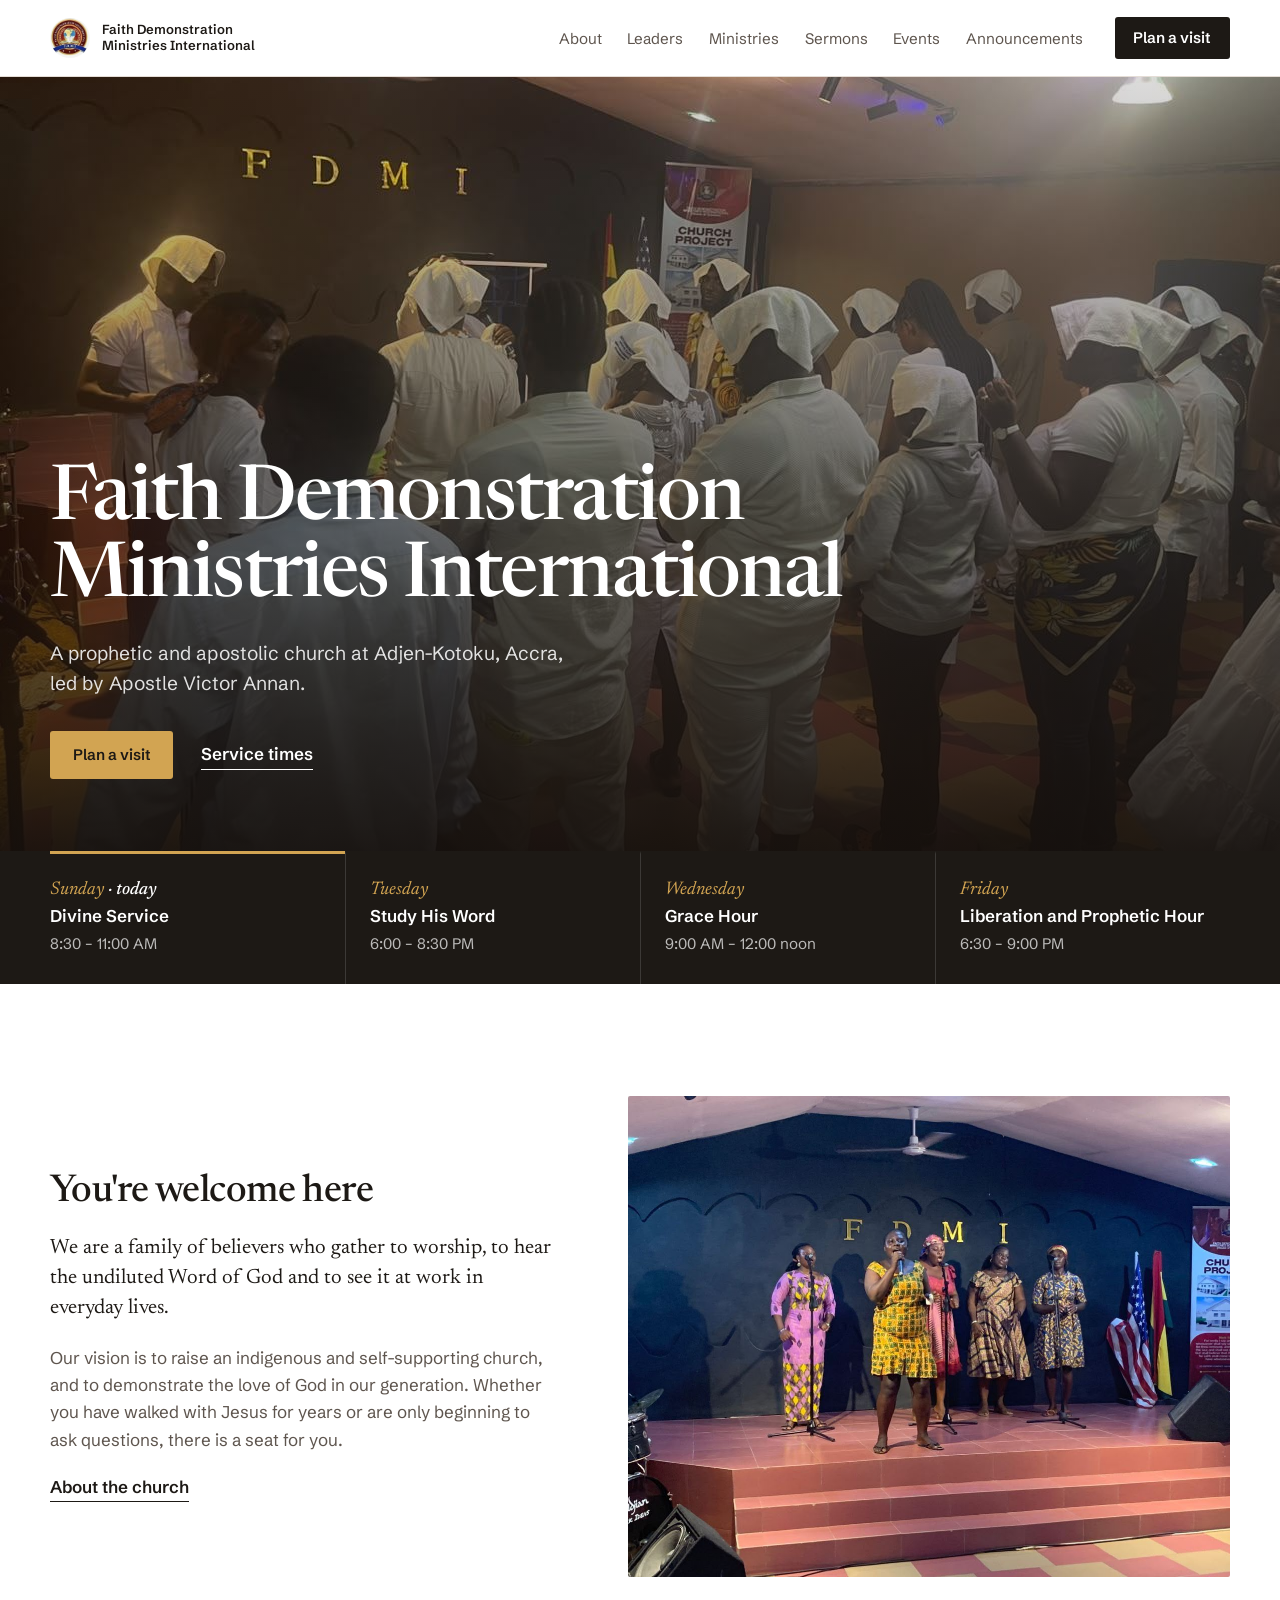
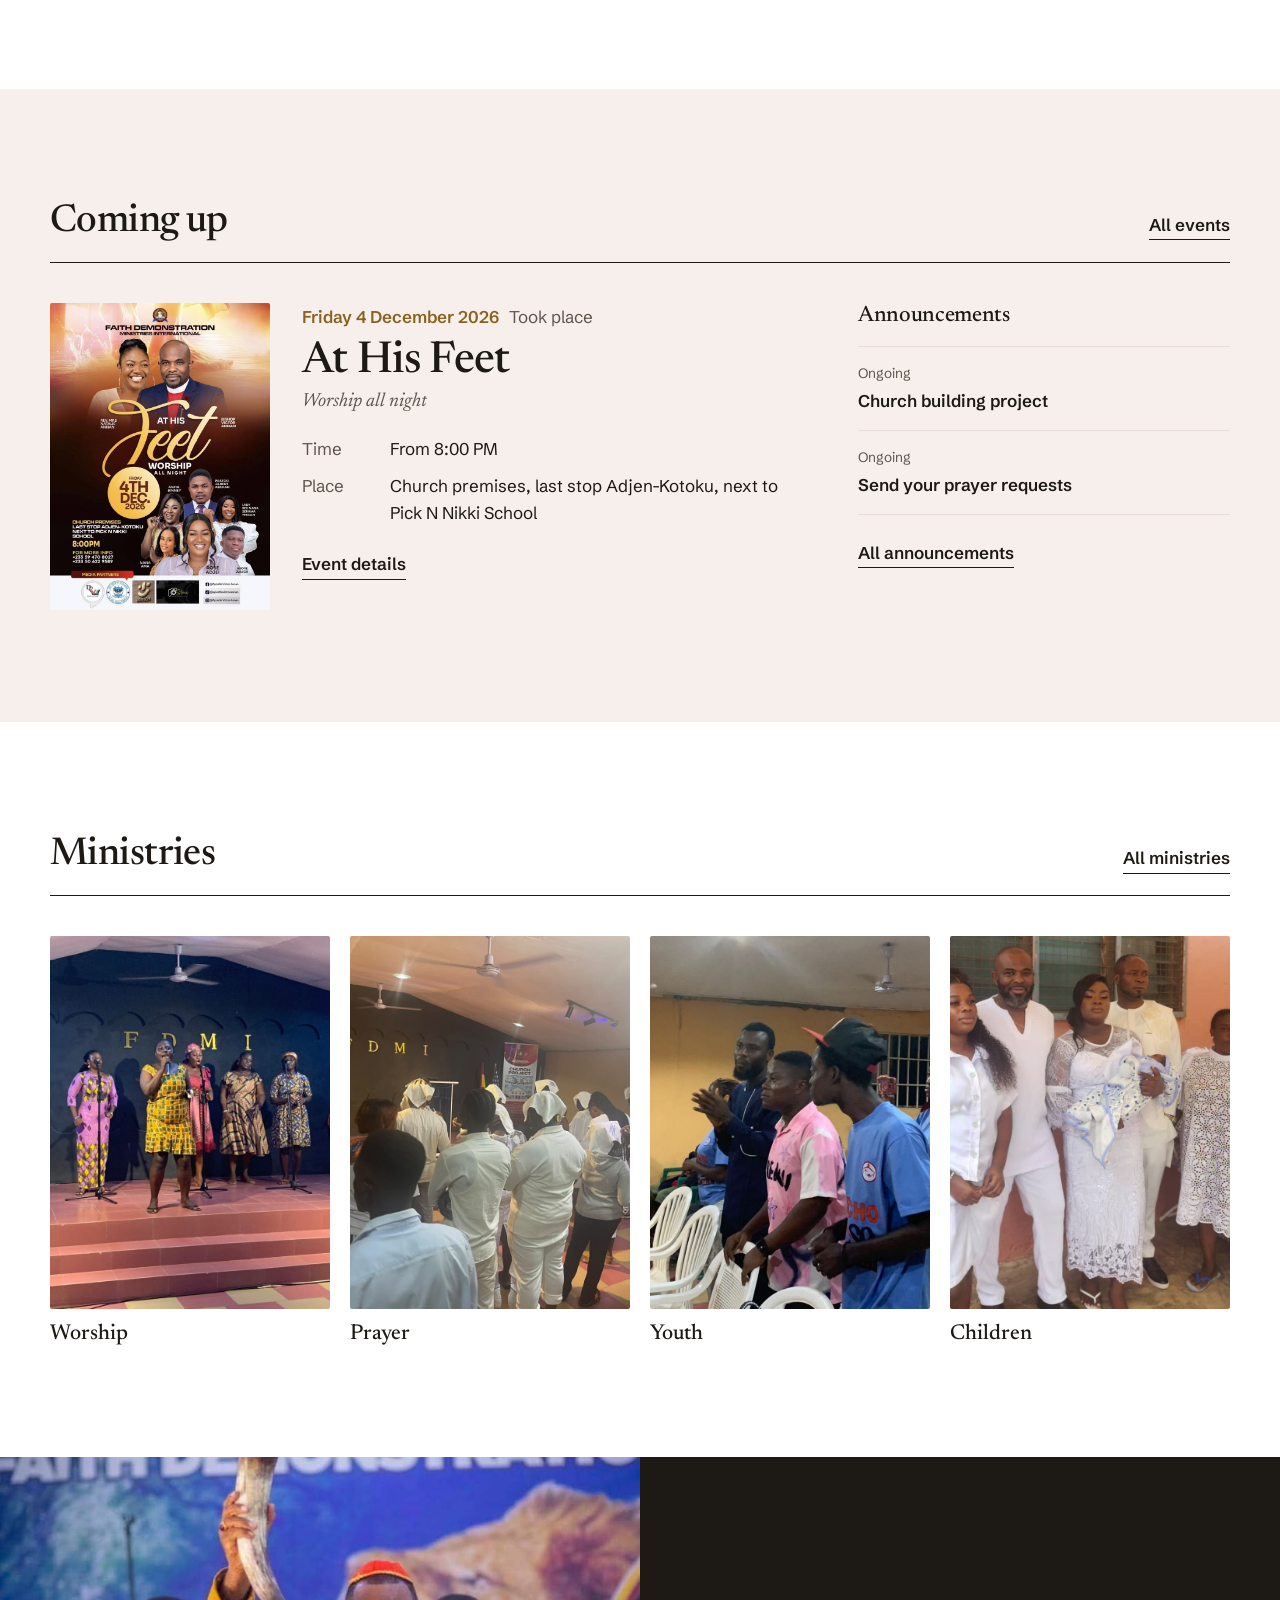
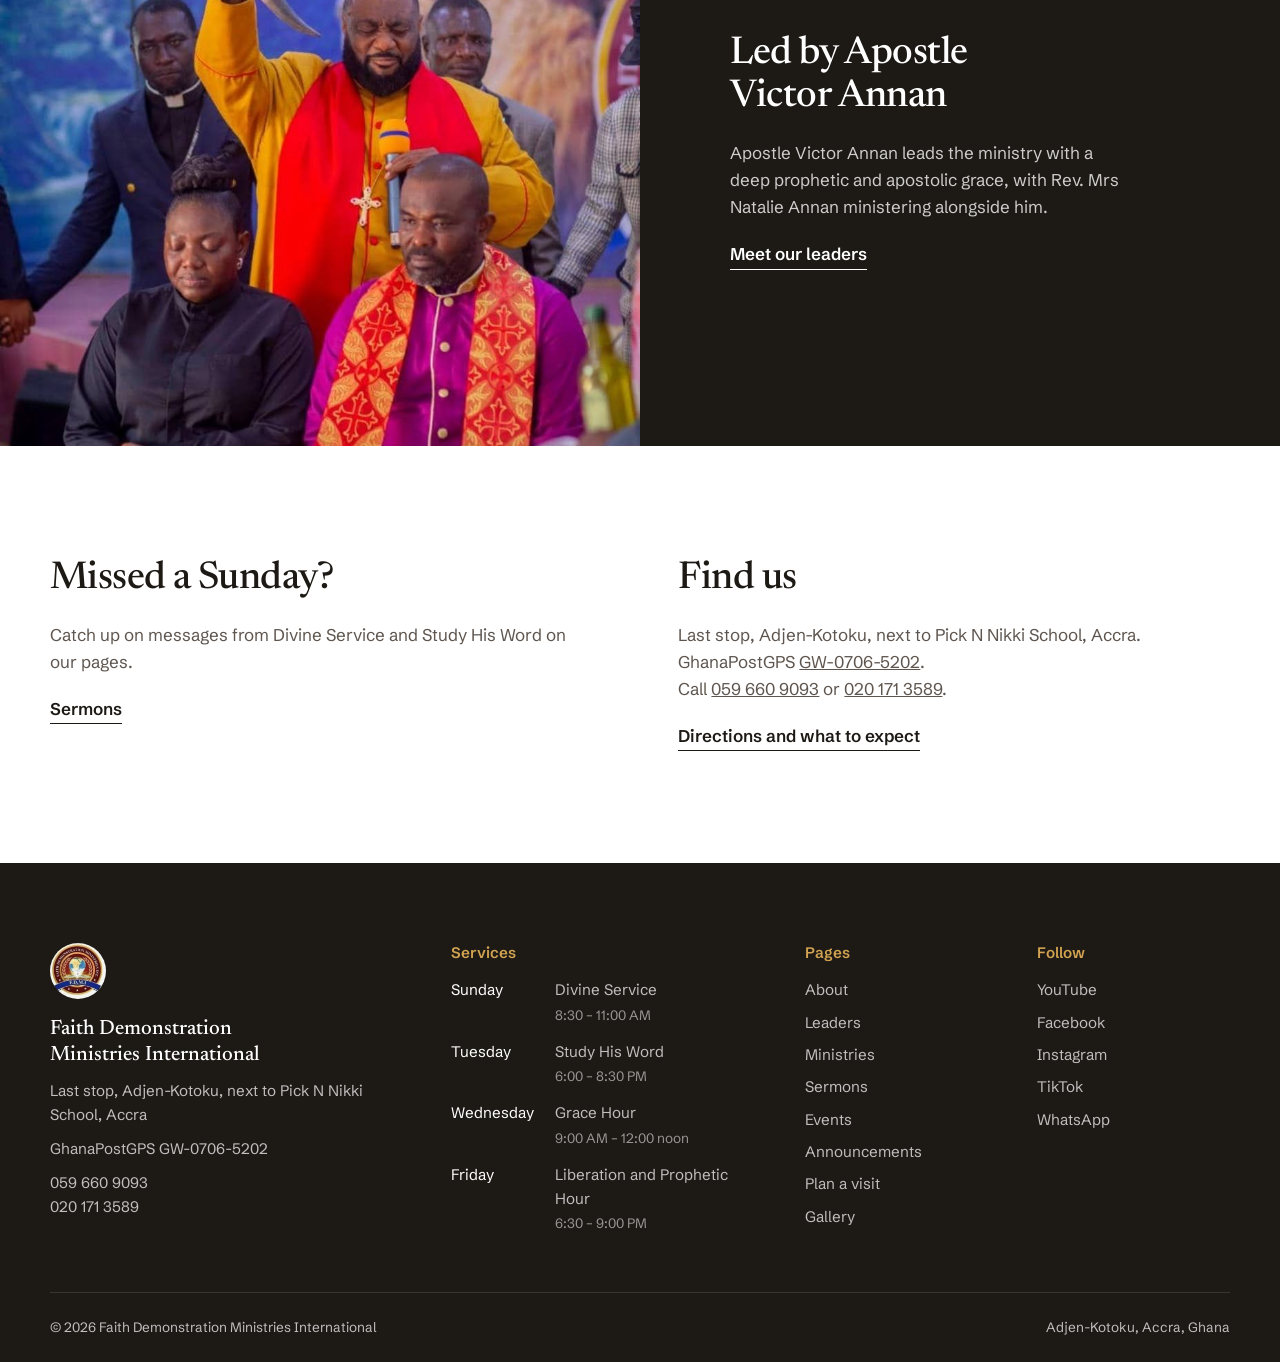
==== commit b315a060: "Use the church's GhanaPostGPS address for the map and directions GW-0706-5202 (Adzen, Ga West): map " ====
--- a/index.html
+++ b/index.html
@@ -161,7 +161,7 @@
     </div>
     <div class="split-text">
       <h2>Find us</h2>
-      <p>Last stop, Adjen-Kotoku, next to Pick N Nikki School, Accra.<br>Call <a href="tel:+233596609093">059 660 9093</a> or <a href="tel:+233201713589">020 171 3589</a>.</p>
+      <p>Last stop, Adjen-Kotoku, next to Pick N Nikki School, Accra.<br>GhanaPostGPS <a href="https://ghanapostgps.com/map/?gps=GW07065202">GW-0706-5202</a>.<br>Call <a href="tel:+233596609093">059 660 9093</a> or <a href="tel:+233201713589">020 171 3589</a>.</p>
       <a class="text-link" href="visit.html">Directions and what to expect</a>
     </div>
   </div>
@@ -179,6 +179,7 @@
       <img src="assets/fdmi-crest.jpg" alt="" width="56" height="56">
       <p class="footer-name">Faith Demonstration Ministries International</p>
       <p>Last stop, Adjen-Kotoku, next to Pick N Nikki School, Accra</p>
+      <p>GhanaPostGPS <a href="https://ghanapostgps.com/map/?gps=GW07065202">GW-0706-5202</a></p>
       <p><a href="tel:+233596609093">059 660 9093</a><br><a href="tel:+233201713589">020 171 3589</a></p>
     </div>
     <div>
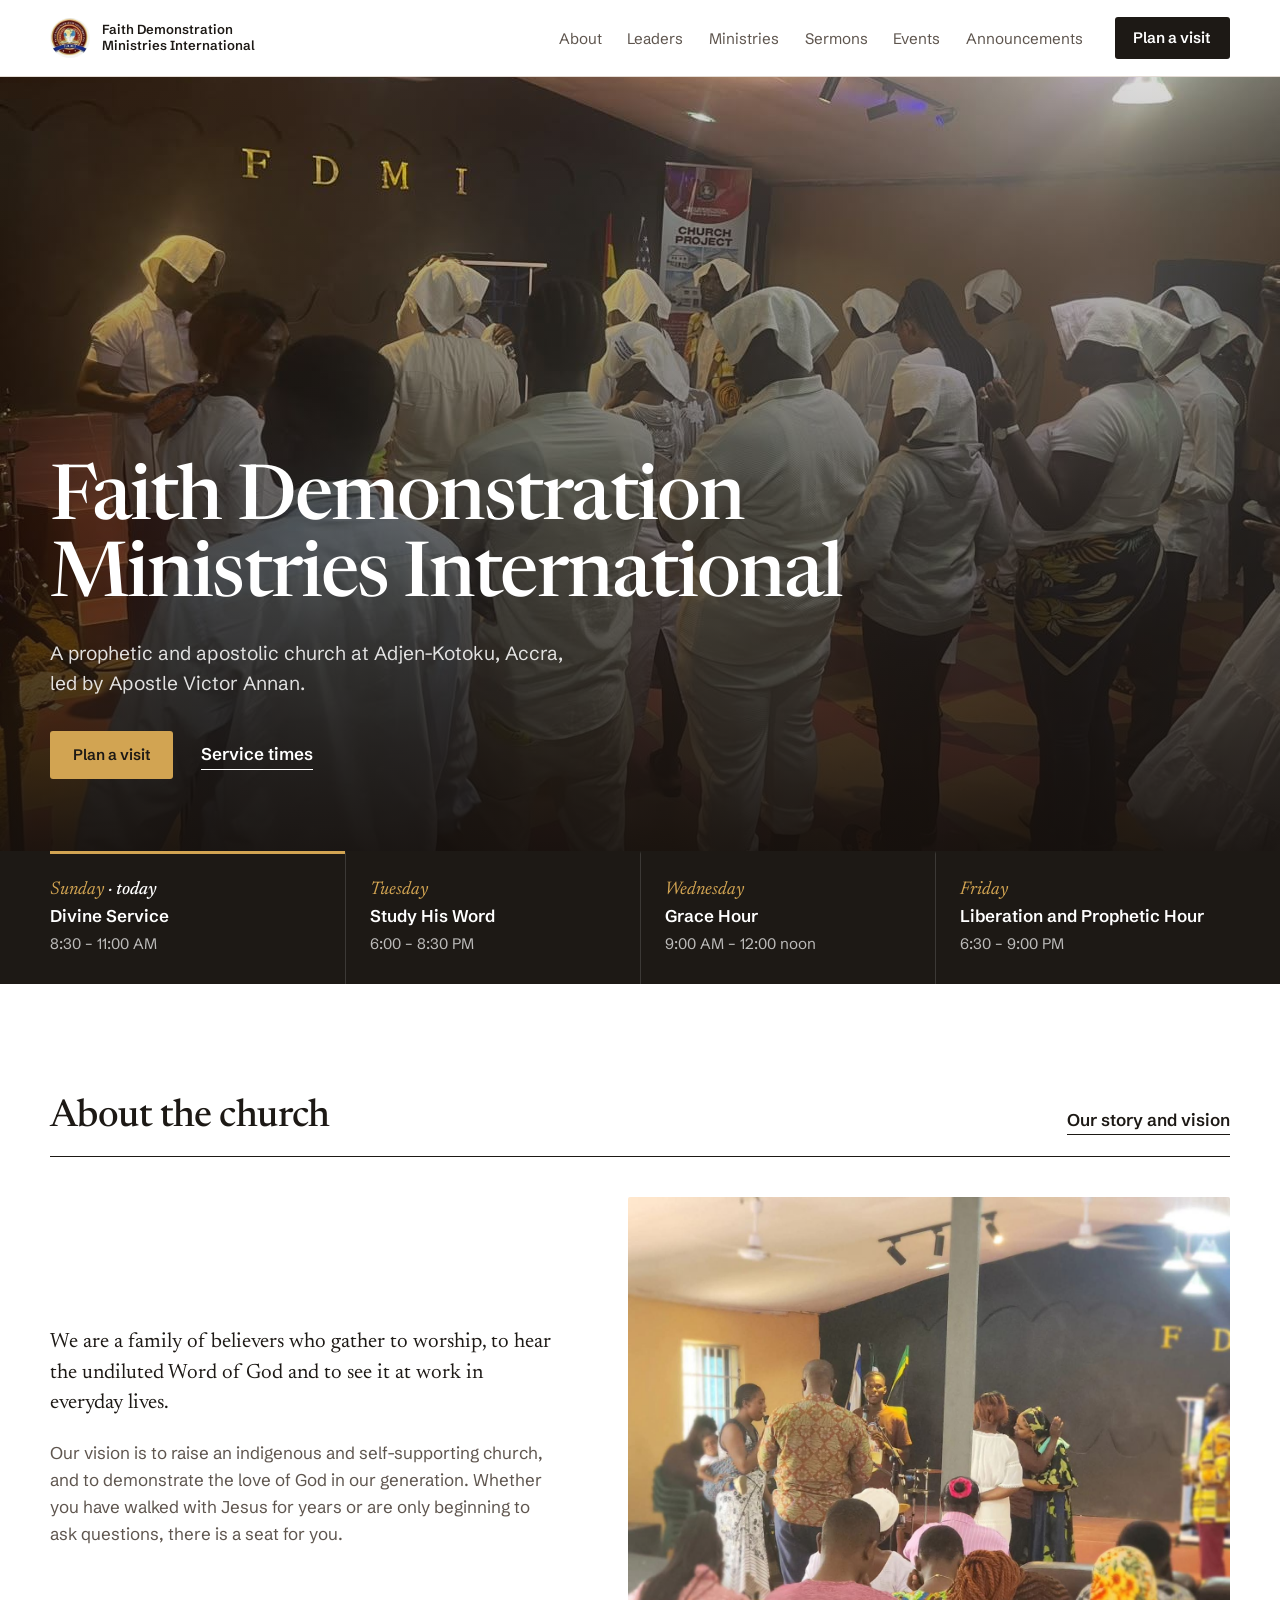
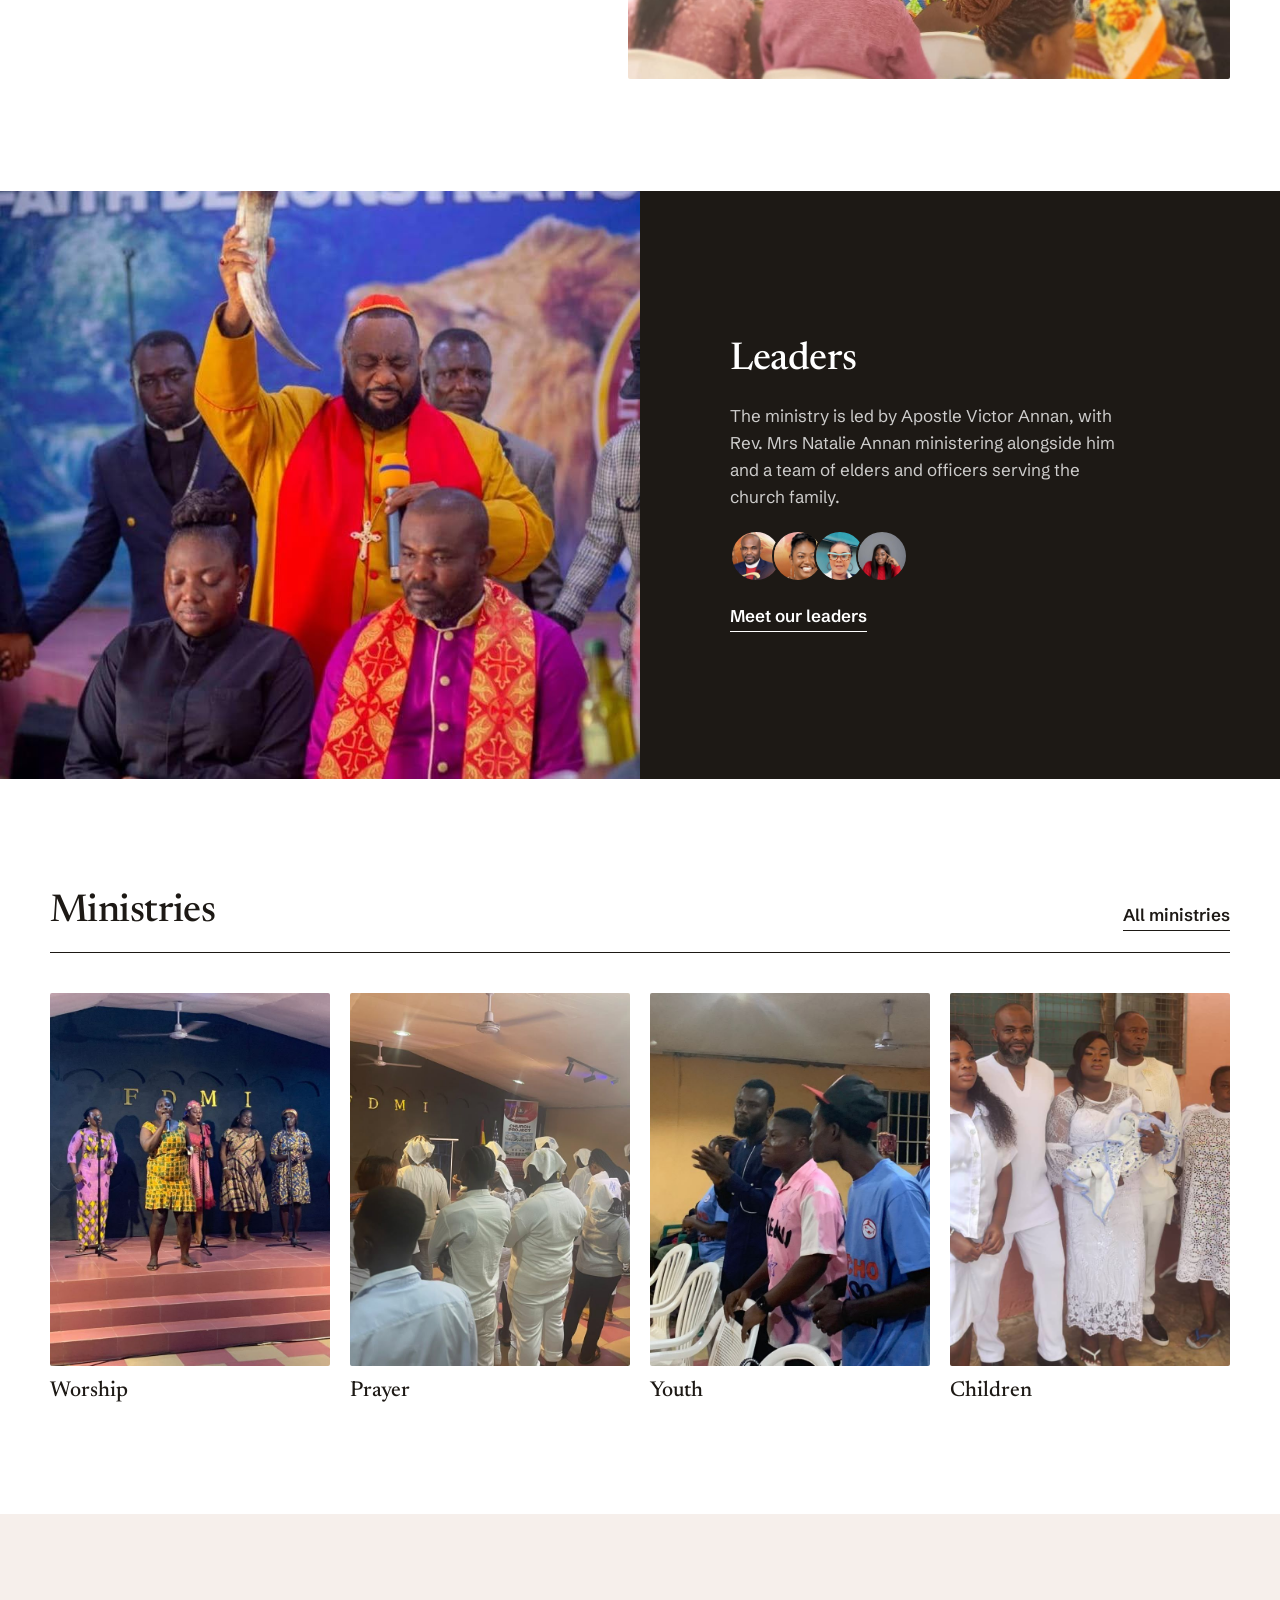
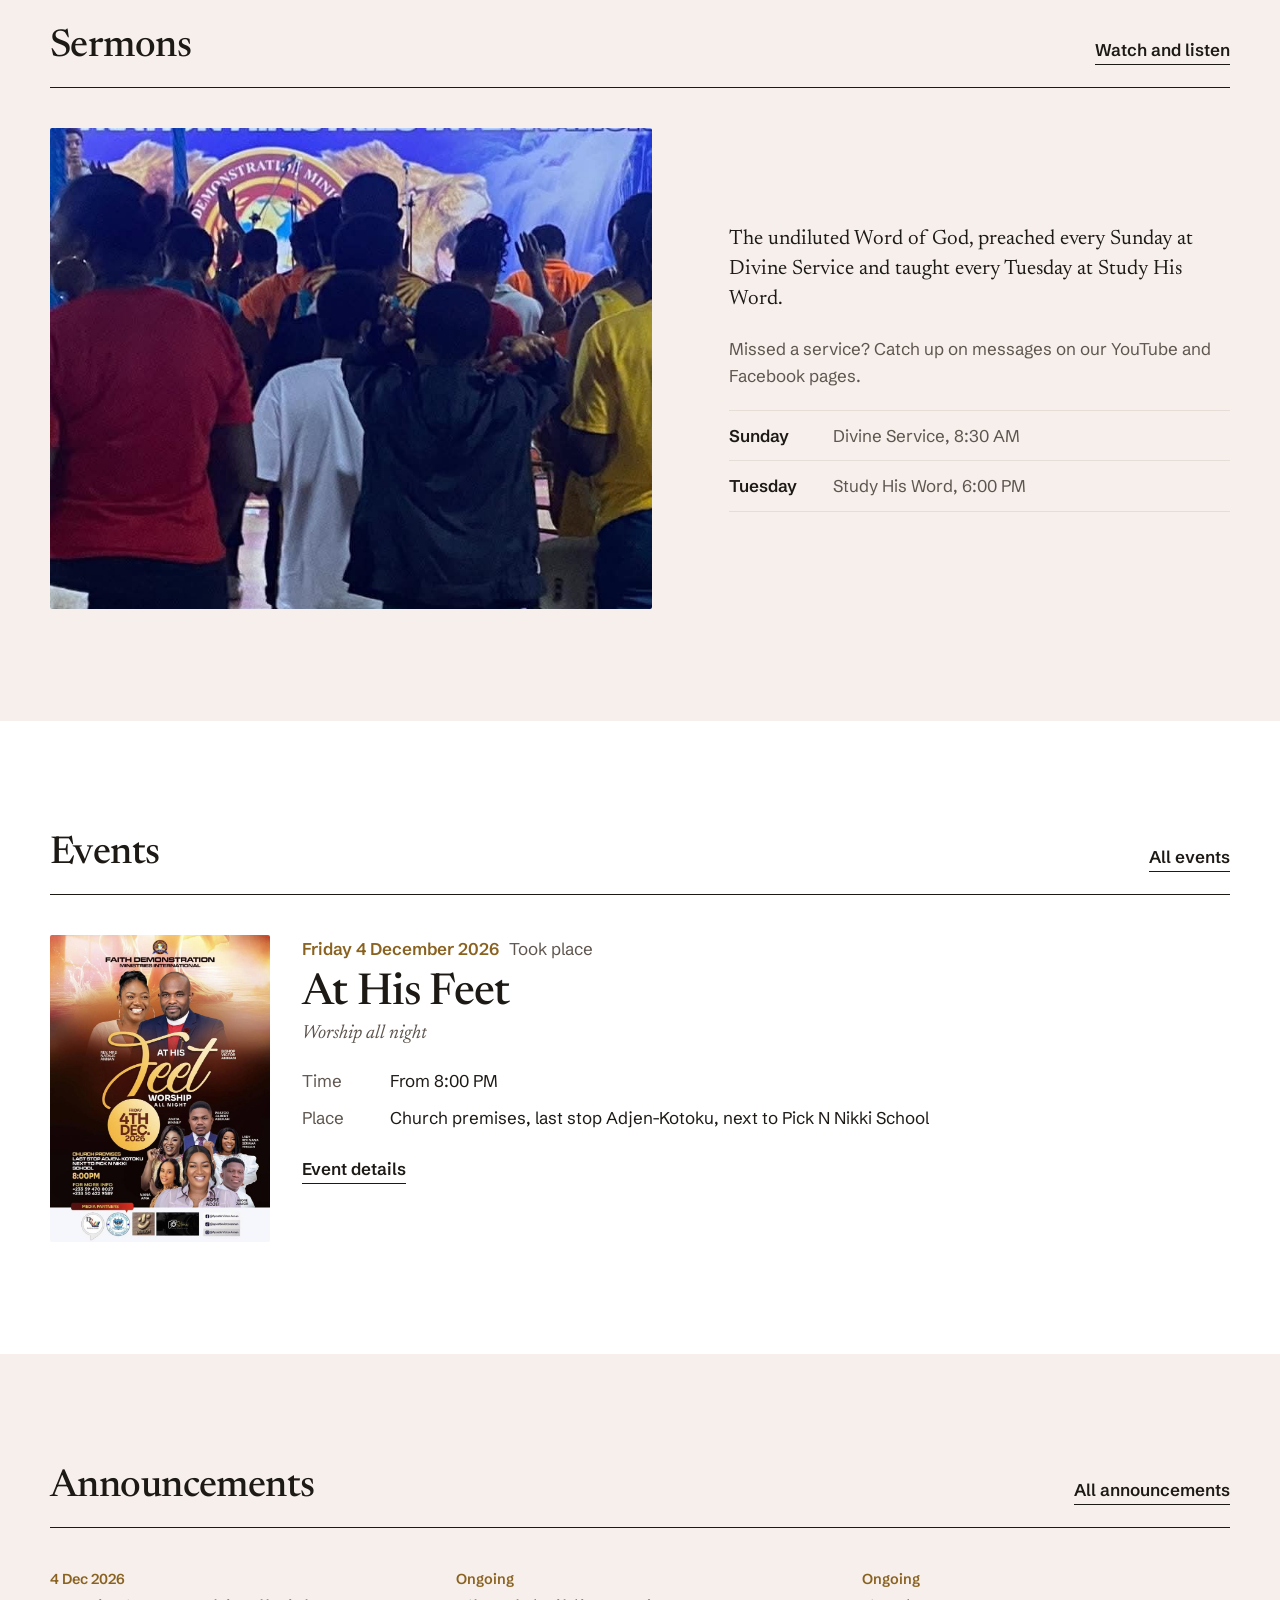
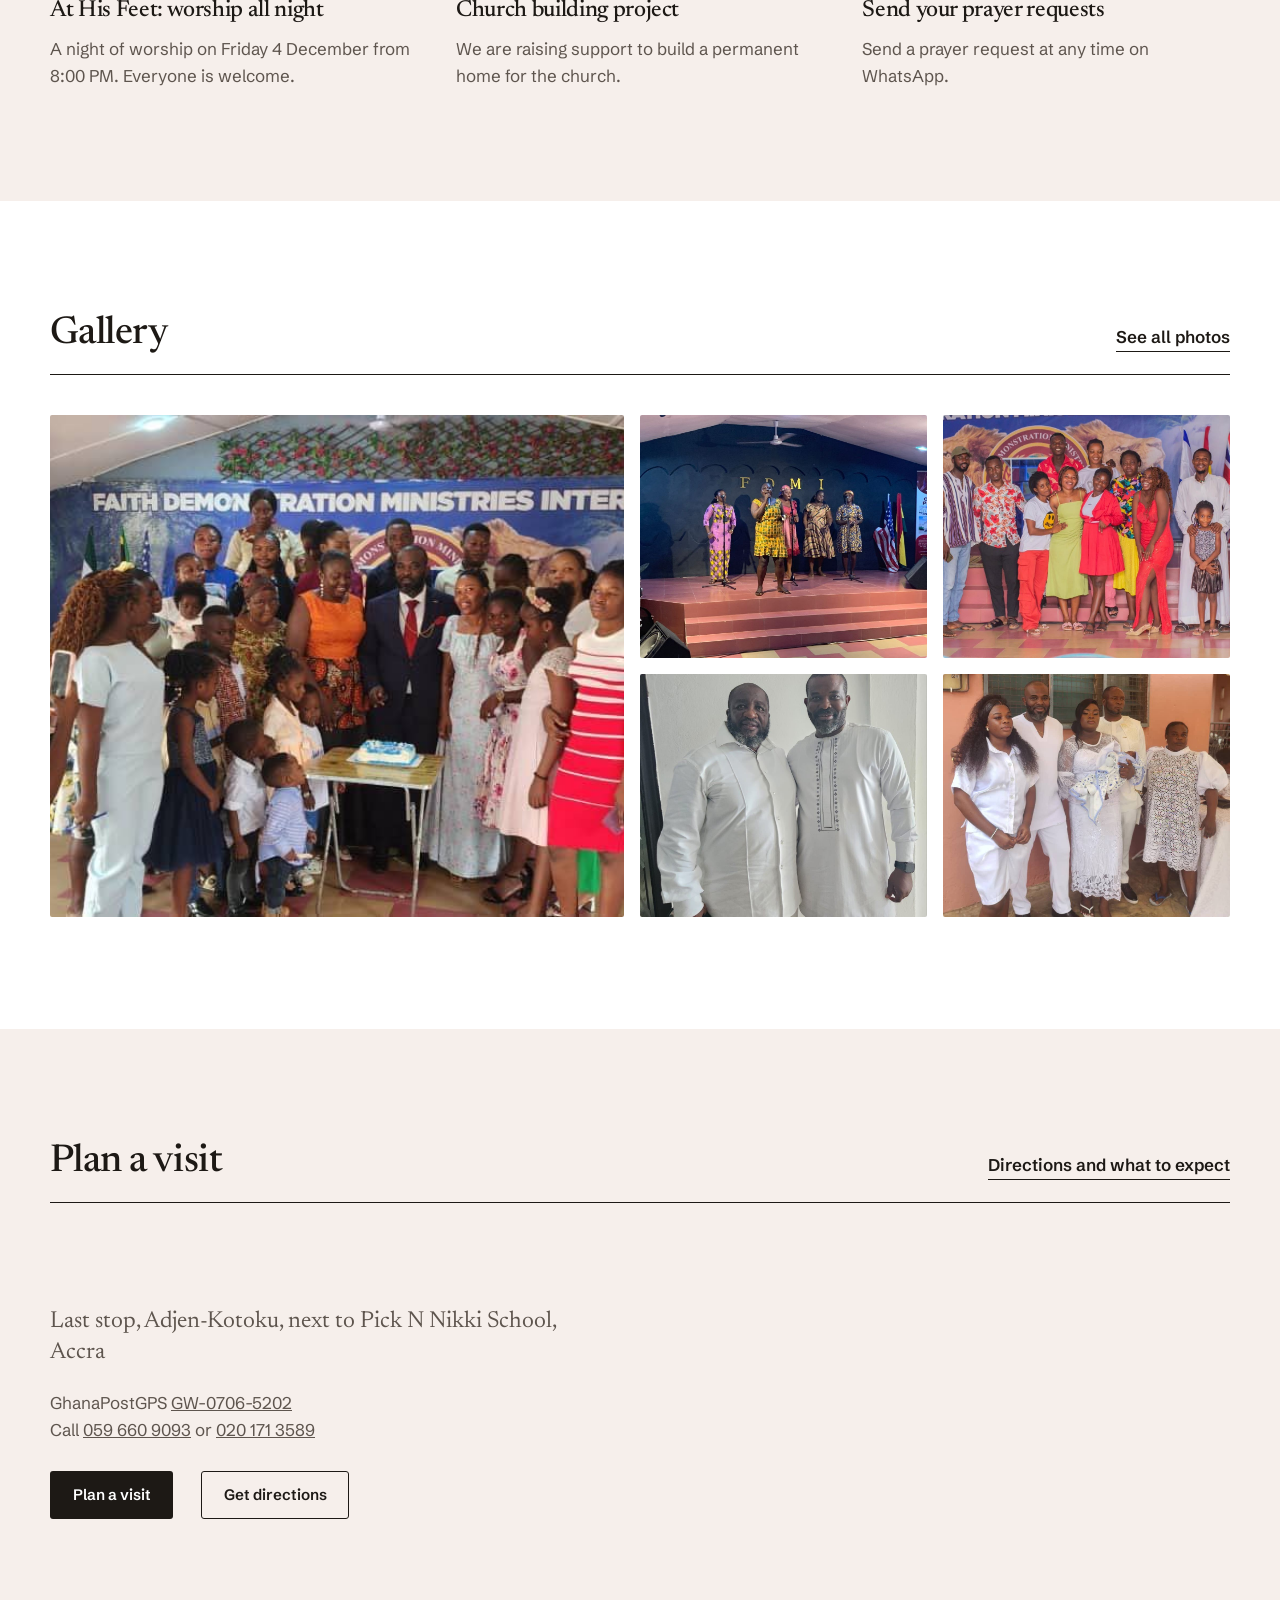
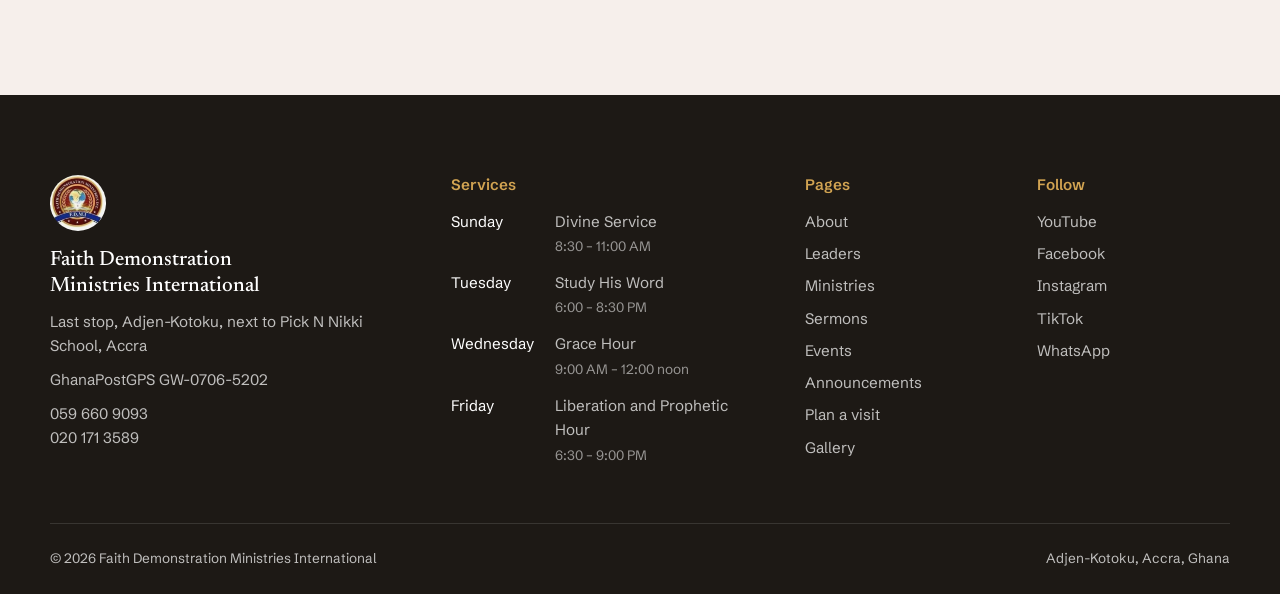
==== commit 9b972c63: "Give every page its own section on the home page; add new photos Home now has a section for About, L" ====
--- a/index.html
+++ b/index.html
@@ -74,27 +74,82 @@
   </div>
 </section>
 
-<section class="section">
-  <div class="container split">
-    <div class="split-text">
-      <h2>You're welcome here</h2>
-      <p class="lead">We are a family of believers who gather to worship, to hear the undiluted Word of God and to see it at work in everyday lives.</p>
-      <p>Our vision is to raise an indigenous and self-supporting church, and to demonstrate the love of God in our generation. Whether you have walked with Jesus for years or are only beginning to ask questions, there is a seat for you.</p>
-      <a class="text-link" href="about.html">About the church</a>
-    </div>
-    <figure class="split-photo">
-      <img src="assets/photos/worship-team.jpg" alt="The worship team singing on stage in front of the F D M I letters" loading="lazy">
-    </figure>
-  </div>
-</section>
-
-<section class="section section-tint">
-  <div class="container">
-    <div class="sec-head">
-      <h2>Coming up</h2>
+<section class="section home-sec">
+  <div class="container">
+    <div class="sec-head">
+      <h2><a href="about.html">About the church</a></h2>
+      <a class="text-link" href="about.html">Our story and vision</a>
+    </div>
+    <div class="split">
+      <div class="split-text">
+        <p class="lead">We are a family of believers who gather to worship, to hear the undiluted Word of God and to see it at work in everyday lives.</p>
+        <p>Our vision is to raise an indigenous and self-supporting church, and to demonstrate the love of God in our generation. Whether you have walked with Jesus for years or are only beginning to ask questions, there is a seat for you.</p>
+      </div>
+      <a class="split-photo" href="about.html" tabindex="-1" aria-hidden="true">
+        <img src="assets/photos/sunday-service.jpg" alt="" loading="lazy">
+      </a>
+    </div>
+  </div>
+</section>
+
+<section class="feature-band">
+  <a class="band-photo" href="leaders.html" tabindex="-1" aria-hidden="true"><img src="assets/photos/consecration.jpg" alt="" loading="lazy" style="object-position:50% 25%"></a>
+  <div class="feature-band-text">
+    <h2><a href="leaders.html">Leaders</a></h2>
+    <p>The ministry is led by Apostle Victor Annan, with Rev. Mrs Natalie Annan ministering alongside him and a team of elders and officers serving the church family.</p>
+    <ul class="faces" aria-hidden="true">
+      <li><img src="assets/victor-annan.jpg" alt="" loading="lazy"></li>
+      <li><img src="assets/natalie-annan.jpg" alt="" loading="lazy"></li>
+      <li><img src="assets/people/church-elder.jpg" alt="" loading="lazy"></li>
+      <li><img src="assets/people/church-secretary.jpg" alt="" loading="lazy"></li>
+    </ul>
+    <a class="text-link text-link-light" href="leaders.html">Meet our leaders</a>
+  </div>
+</section>
+
+<section class="section home-sec">
+  <div class="container">
+    <div class="sec-head">
+      <h2><a href="ministries.html">Ministries</a></h2>
+      <a class="text-link" href="ministries.html">All ministries</a>
+    </div>
+    <div class="tiles">
+      <a class="tile" href="ministries.html#worship"><img src="assets/photos/worship-team.jpg" alt="" loading="lazy" style="object-position:50% 45%"><span>Worship</span></a>
+      <a class="tile" href="ministries.html#prayer"><img src="assets/photos/white-service-4.jpg" alt="" loading="lazy" style="object-position:50% 50%"><span>Prayer</span></a>
+      <a class="tile" href="ministries.html#youth"><img src="assets/photos/youth-night.jpg" alt="" loading="lazy" style="object-position:50% 40%"><span>Youth</span></a>
+      <a class="tile" href="ministries.html#children"><img src="assets/photos/child-dedication.jpg" alt="" loading="lazy" style="object-position:50% 25%"><span>Children</span></a>
+    </div>
+  </div>
+</section>
+
+<section class="section section-tint home-sec">
+  <div class="container">
+    <div class="sec-head">
+      <h2><a href="sermons.html">Sermons</a></h2>
+      <a class="text-link" href="sermons.html">Watch and listen</a>
+    </div>
+    <div class="split split-photo-left">
+      <a class="split-photo" href="sermons.html" tabindex="-1" aria-hidden="true">
+        <img src="assets/photos/hands-raised.jpg" alt="" loading="lazy">
+      </a>
+      <div class="split-text">
+        <p class="lead">The undiluted Word of God, preached every Sunday at Divine Service and taught every Tuesday at Study His Word.</p>
+        <p>Missed a service? Catch up on messages on our YouTube and Facebook pages.</p>
+        <ul class="mini-times">
+          <li><span>Sunday</span>Divine Service, 8:30 AM</li>
+          <li><span>Tuesday</span>Study His Word, 6:00 PM</li>
+        </ul>
+      </div>
+    </div>
+  </div>
+</section>
+
+<section class="section home-sec">
+  <div class="container">
+    <div class="sec-head">
+      <h2><a href="events.html">Events</a></h2>
       <a class="text-link" href="events.html">All events</a>
     </div>
-    <div class="upcoming">
     <article class="event" data-start="2026-12-04T20:00:00Z" data-end="2026-12-05T05:00:00Z">
       <a class="event-flyer" href="assets/at-his-feet-flyer.jpg" data-lightbox>
         <img src="assets/at-his-feet-flyer.jpg" alt="At His Feet flyer: worship all night, Friday 4th December 2026, 8:00 PM" width="720" height="1007" loading="lazy">
@@ -110,59 +165,69 @@
         <a class="text-link" href="events.html">Event details</a>
       </div>
     </article>
-      <div class="notices-side">
-        <h3 class="side-h">Announcements</h3>
-        <ul class="notices">
-          <li class="notice">
-            <p class="notice-date">Ongoing</p>
-            <p class="notice-title">Church building project</p>
-          </li>
-          <li class="notice">
-            <p class="notice-date">Ongoing</p>
-            <p class="notice-title">Send your prayer requests</p>
-          </li>
-        </ul>
-        <a class="text-link" href="announcements.html">All announcements</a>
-      </div>
-    </div>
-  </div>
-</section>
-
-<section class="section">
-  <div class="container">
-    <div class="sec-head">
-      <h2>Ministries</h2>
-      <a class="text-link" href="ministries.html">All ministries</a>
-    </div>
-    <div class="tiles">
-      <a class="tile" href="ministries.html#worship"><img src="assets/photos/worship-team.jpg" alt="" loading="lazy" style="object-position:50% 45%"><span>Worship</span></a>
-      <a class="tile" href="ministries.html#prayer"><img src="assets/photos/white-service-4.jpg" alt="" loading="lazy" style="object-position:50% 50%"><span>Prayer</span></a>
-      <a class="tile" href="ministries.html#youth"><img src="assets/photos/youth-night.jpg" alt="" loading="lazy" style="object-position:50% 40%"><span>Youth</span></a>
-      <a class="tile" href="ministries.html#children"><img src="assets/photos/child-dedication.jpg" alt="" loading="lazy" style="object-position:50% 25%"><span>Children</span></a>
-    </div>
-  </div>
-</section>
-
-<section class="feature-band">
-  <img src="assets/photos/consecration.jpg" alt="Laying on of hands at FDMI" loading="lazy" style="object-position:50% 25%">
-  <div class="feature-band-text">
-    <h2>Led by Apostle Victor Annan</h2>
-    <p>Apostle Victor Annan leads the ministry with a deep prophetic and apostolic grace, with Rev. Mrs Natalie Annan ministering alongside him.</p>
-    <a class="text-link text-link-light" href="leaders.html">Meet our leaders</a>
-  </div>
-</section>
-
-<section class="section">
-  <div class="container split split-even">
-    <div class="split-text">
-      <h2>Missed a Sunday?</h2>
-      <p>Catch up on messages from Divine Service and Study His Word on our pages.</p>
-      <a class="text-link" href="sermons.html">Sermons</a>
-    </div>
-    <div class="split-text">
-      <h2>Find us</h2>
-      <p>Last stop, Adjen-Kotoku, next to Pick N Nikki School, Accra.<br>GhanaPostGPS <a href="https://ghanapostgps.com/map/?gps=GW07065202">GW-0706-5202</a>.<br>Call <a href="tel:+233596609093">059 660 9093</a> or <a href="tel:+233201713589">020 171 3589</a>.</p>
+  </div>
+</section>
+
+<section class="section section-tint home-sec">
+  <div class="container">
+    <div class="sec-head">
+      <h2><a href="announcements.html">Announcements</a></h2>
+      <a class="text-link" href="announcements.html">All announcements</a>
+    </div>
+    <div class="notice-cols">
+      <a class="notice-col" href="announcements.html#at-his-feet-worship-all-night">
+        <p class="notice-date">4 Dec 2026</p>
+        <h3>At His Feet: worship all night</h3>
+        <p>A night of worship on Friday 4 December from 8:00 PM. Everyone is welcome.</p>
+      </a>
+      <a class="notice-col" href="announcements.html#church-building-project">
+        <p class="notice-date">Ongoing</p>
+        <h3>Church building project</h3>
+        <p>We are raising support to build a permanent home for the church.</p>
+      </a>
+      <a class="notice-col" href="announcements.html#send-your-prayer-requests">
+        <p class="notice-date">Ongoing</p>
+        <h3>Send your prayer requests</h3>
+        <p>Send a prayer request at any time on WhatsApp.</p>
+      </a>
+    </div>
+  </div>
+</section>
+
+<section class="section home-sec">
+  <div class="container">
+    <div class="sec-head">
+      <h2><a href="gallery.html">Gallery</a></h2>
+      <a class="text-link" href="gallery.html">See all photos</a>
+    </div>
+    <div class="mosaic">
+      <a href="gallery.html" class="mosaic-1"><img src="assets/photos/church-family.jpg" alt="The FDMI family together" loading="lazy"></a>
+      <a href="gallery.html" class="mosaic-2"><img src="assets/photos/worship-team.jpg" alt="Leading the house in worship" loading="lazy"></a>
+      <a href="gallery.html" class="mosaic-3"><img src="assets/photos/youth.jpg" alt="Our young people" loading="lazy"></a>
+      <a href="gallery.html" class="mosaic-4"><img src="assets/photos/fellowship-in-white.jpg" alt="Fellowship in white" loading="lazy"></a>
+      <a href="gallery.html" class="mosaic-5"><img src="assets/photos/child-dedication.jpg" alt="Child dedication" loading="lazy"></a>
+    </div>
+  </div>
+</section>
+
+<section class="section section-tint home-sec">
+  <div class="container">
+    <div class="sec-head">
+      <h2><a href="visit.html">Plan a visit</a></h2>
       <a class="text-link" href="visit.html">Directions and what to expect</a>
+    </div>
+    <div class="split split-even visit-teaser">
+      <div class="split-text">
+        <p class="address">Last stop, Adjen-Kotoku, next to Pick N Nikki School, Accra</p>
+        <p>GhanaPostGPS <a href="https://ghanapostgps.com/map/?gps=GW07065202">GW-0706-5202</a><br>Call <a href="tel:+233596609093">059 660 9093</a> or <a href="tel:+233201713589">020 171 3589</a></p>
+        <div class="actions">
+          <a class="btn btn-dark" href="visit.html">Plan a visit</a>
+          <a class="btn btn-line" href="https://www.google.com/maps/dir/?api=1&amp;destination=5.74170883,-0.35696792">Get directions</a>
+        </div>
+      </div>
+      <div class="map">
+    <iframe title="Map showing Faith Demonstration Ministries International, Adzen, Ga West" src="https://maps.google.com/maps?q=5.74170883,-0.35696792&amp;z=16&amp;output=embed" loading="lazy" referrerpolicy="no-referrer-when-downgrade"></iframe>
+  </div>
     </div>
   </div>
 </section>
--- a/styles.css
+++ b/styles.css
@@ -258,6 +258,38 @@
 .footer-times li span:first-child { color: #fff; }
 .footer-times small { font-size: .85rem; opacity: .75; }
 .footer-base { display: flex; justify-content: space-between; flex-wrap: wrap; gap: .5rem 2rem; margin-top: 3.5rem; padding-block: 1.5rem; border-top: 1px solid rgba(255, 255, 255, .12); font-size: .85rem; }
+
+
+/* ---------- Home: one section per page ---------- */
+.sec-head h2 a, .feature-band-text h2 a { text-decoration: none; }
+.sec-head h2 a:hover { color: var(--gold-ink); }
+.feature-band-text h2 a:hover { color: var(--gold); }
+.home-sec .split { align-items: center; }
+a.split-photo { display: block; }
+a.split-photo:hover img, .band-photo:hover img, .mosaic a:hover img { opacity: .9; }
+.split-photo-left { grid-template-columns: 6fr 5fr; }
+.band-photo { display: block; }
+.band-photo img { width: 100%; height: clamp(420px, 46vw, 600px); object-fit: cover; transition: opacity .2s; }
+.faces { list-style: none; display: flex; }
+.faces li + li { margin-left: -10px; }
+.faces img { width: 52px; height: 52px; border-radius: 50%; object-fit: cover; object-position: top; border: 2px solid var(--ink); }
+.mini-times { list-style: none; border-top: 1px solid var(--line); }
+.mini-times li { padding: .7rem 0; border-bottom: 1px solid var(--line); color: var(--ink-soft); }
+.mini-times span { display: inline-block; width: 6.5rem; color: var(--ink); font-weight: 600; }
+.notice-cols { display: grid; grid-template-columns: repeat(3, 1fr); gap: clamp(1.5rem, 3vw, 2.5rem); }
+.notice-col { display: block; text-decoration: none; }
+.notice-col .notice-date { color: var(--gold-ink); font-weight: 600; font-size: .9rem; }
+.notice-col h3 { font-size: 1.45rem; margin: .4rem 0 .6rem; }
+.notice-col p:last-child { color: var(--ink-soft); }
+.notice-col:hover h3 { color: var(--gold-ink); }
+.mosaic { display: grid; grid-template-columns: 2fr 1fr 1fr; grid-template-rows: repeat(2, clamp(170px, 19vw, 250px)); gap: 1rem; }
+.mosaic a { display: block; overflow: hidden; border-radius: 2px; }
+.mosaic img { width: 100%; height: 100%; object-fit: cover; transition: opacity .2s; }
+.mosaic-1 { grid-row: span 2; }
+.mosaic-4 img { object-position: 50% 20%; }
+.visit-teaser { align-items: center; }
+.visit-teaser .map { margin: 0; }
+.visit-teaser .map iframe { height: 340px; }
 
 /* ---------- Responsive ---------- */
 @media (max-width: 1080px) {
@@ -311,10 +343,24 @@
   .g-item { margin-bottom: 1rem; }
   .g-item figcaption { font-size: .8rem; }
   .actions .btn { flex: 1 1 100%; }
+  .sec-head { flex-direction: column; align-items: flex-start; gap: .5rem; }
   .footer-grid { grid-template-columns: 1fr; }
   .lb-prev, .lb-next { top: auto; bottom: 1rem; transform: none; }
 }
 
+
+@media (max-width: 960px) {
+  .split-photo-left { grid-template-columns: 1fr; }
+  .split-photo-left .split-photo { order: 2; }
+  .band-photo img { height: auto; aspect-ratio: 4 / 3; }
+  .notice-cols { grid-template-columns: 1fr; gap: 0; }
+  .notice-col { padding-block: 1.25rem; border-top: 1px solid var(--line); }
+  .notice-col:first-child { border-top: 0; padding-top: 0; }
+  .mosaic { grid-template-columns: 1fr 1fr; grid-template-rows: none; grid-auto-rows: 160px; }
+  .mosaic-1 { grid-column: span 2; grid-row: auto; }
+  .mosaic-1 { height: 240px; }
+}
+
 @media (prefers-reduced-motion: reduce) {
-  .btn, .tile img, .site-nav { transition: none; }
-}
+  .btn, .tile img, .site-nav, .band-photo img, .mosaic img { transition: none; }
+}
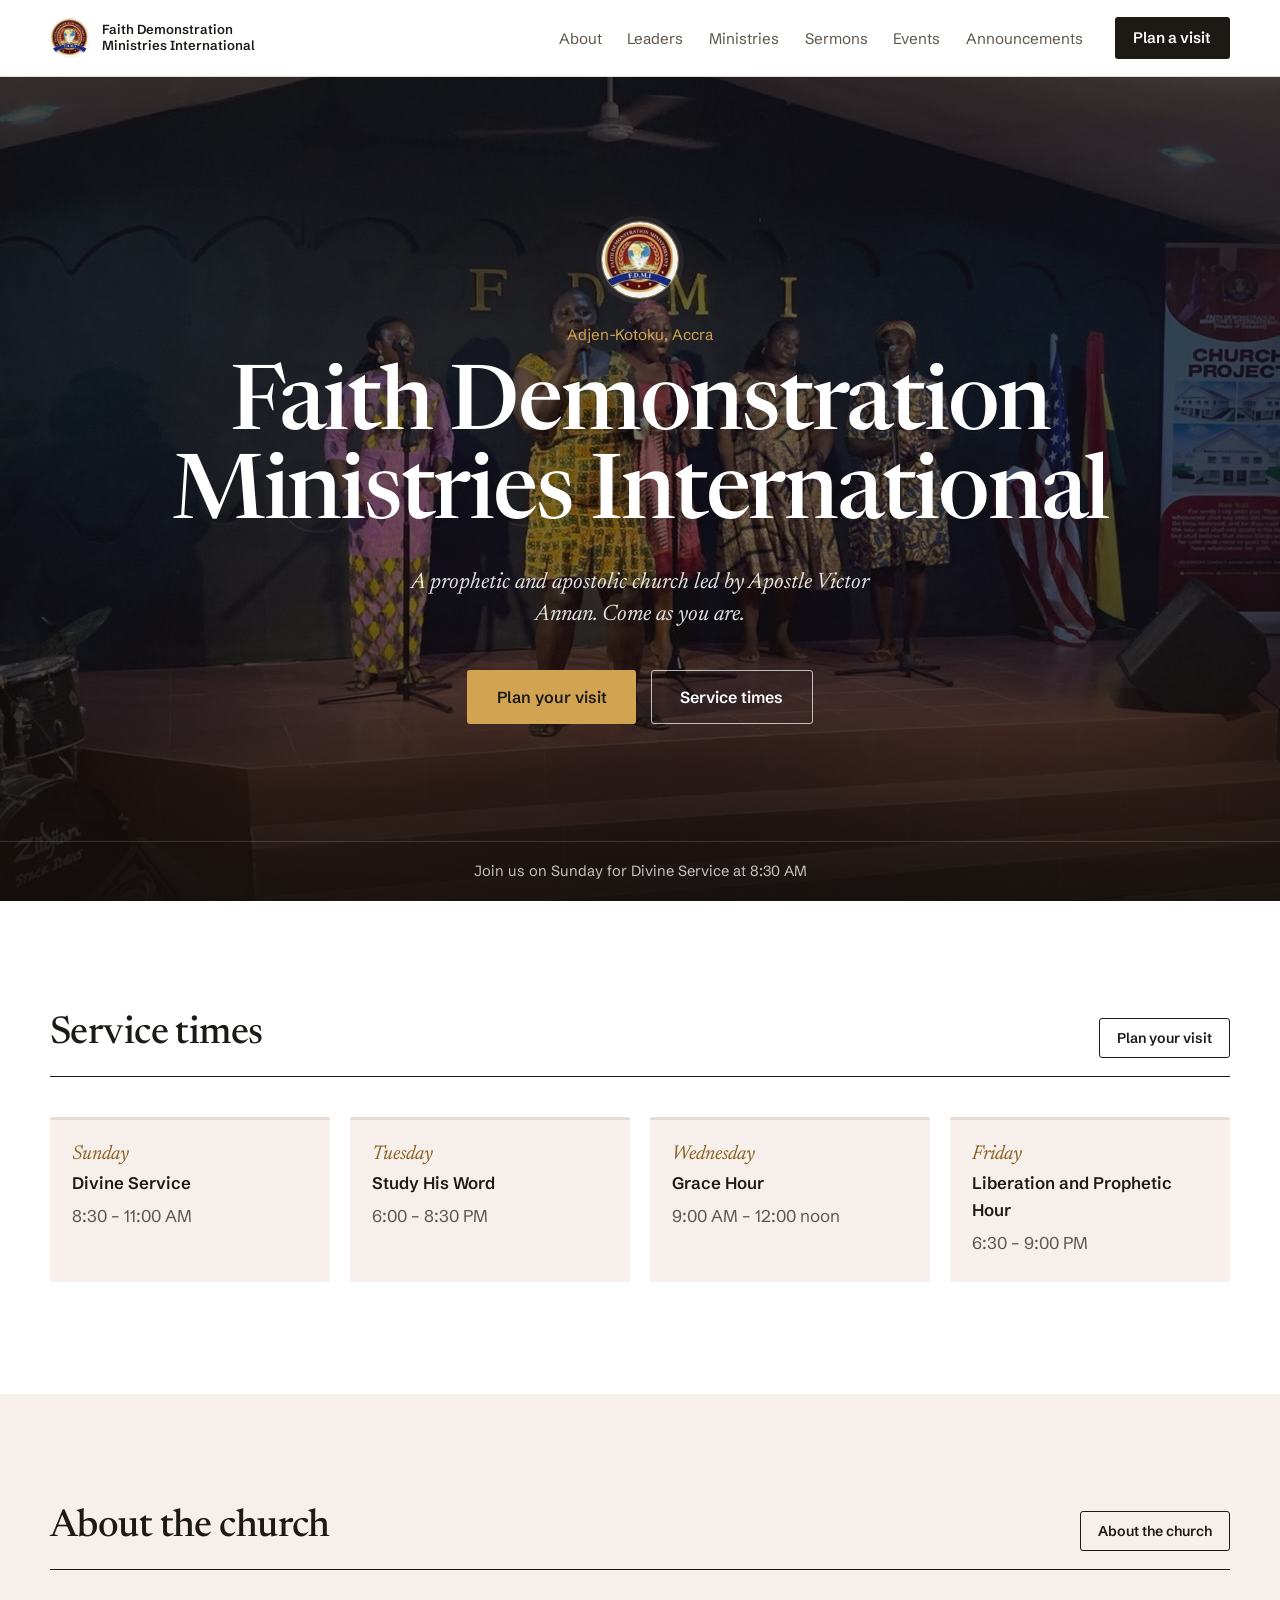
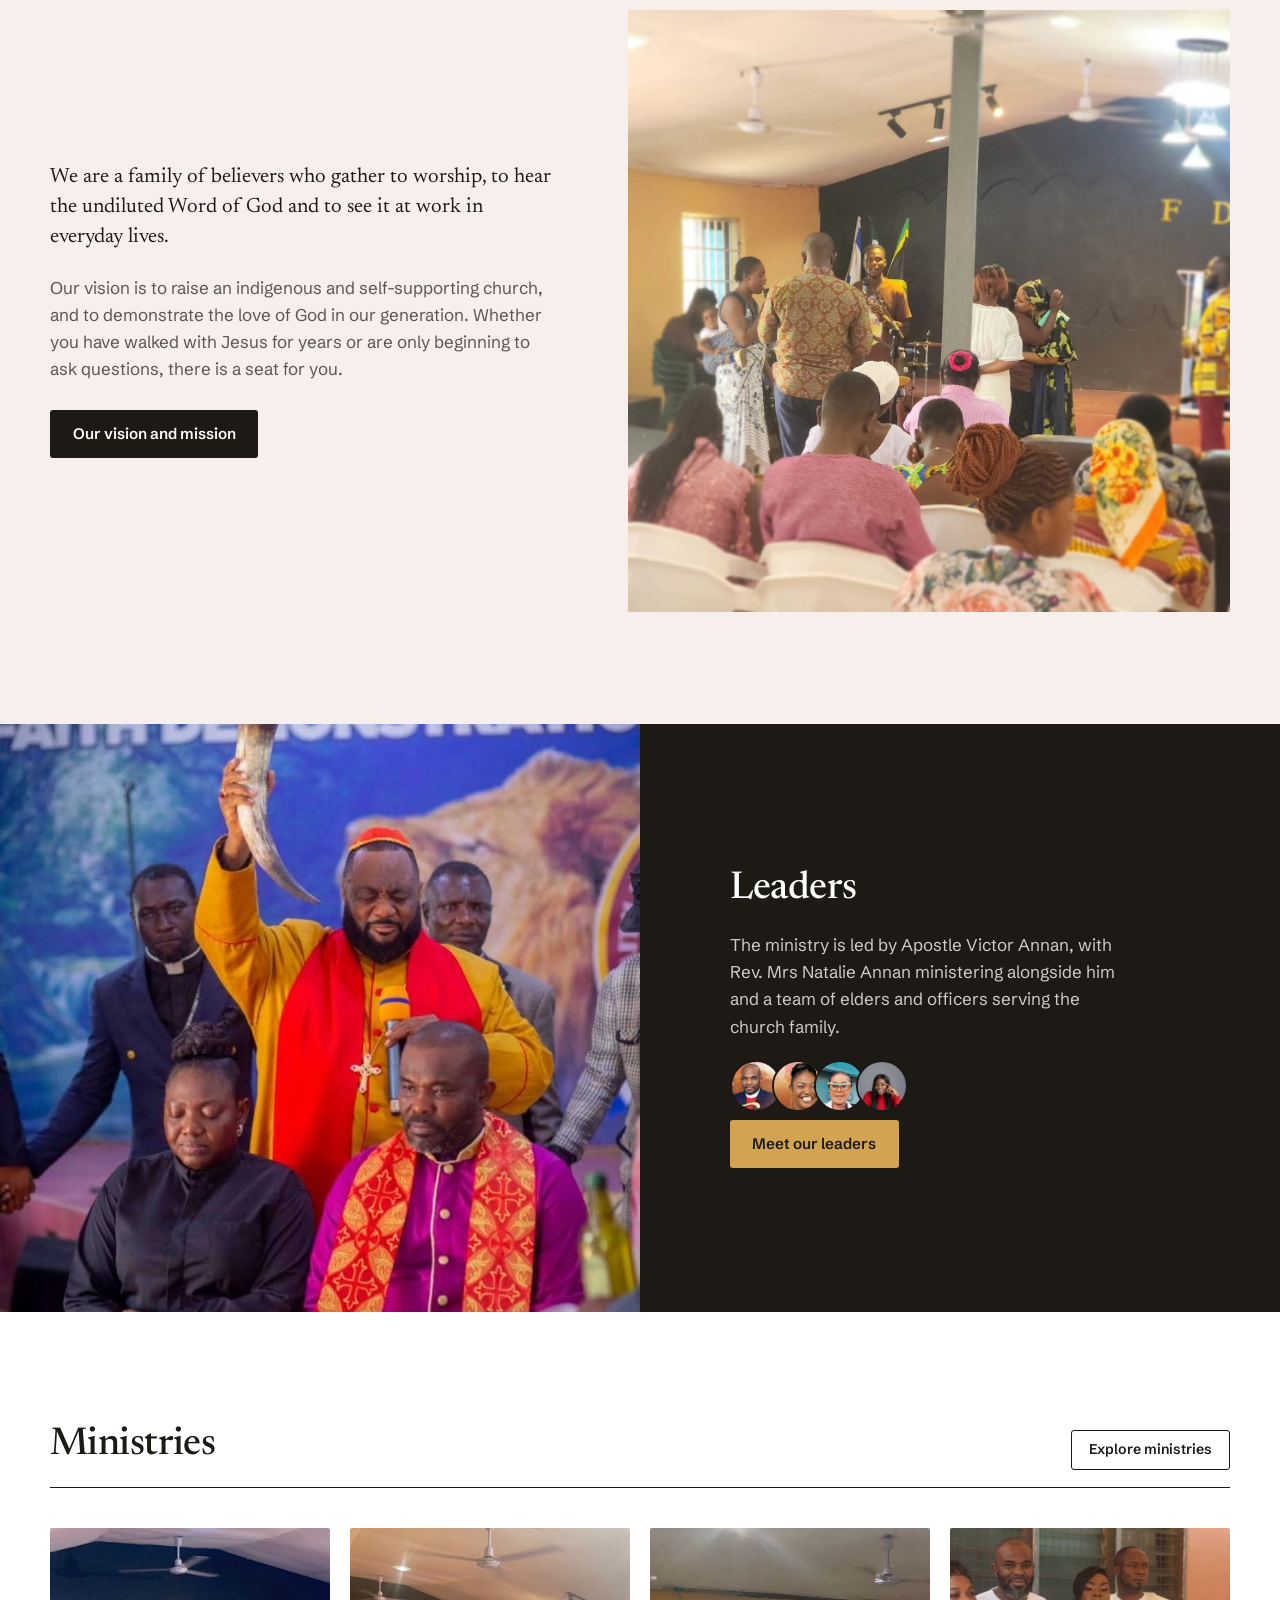
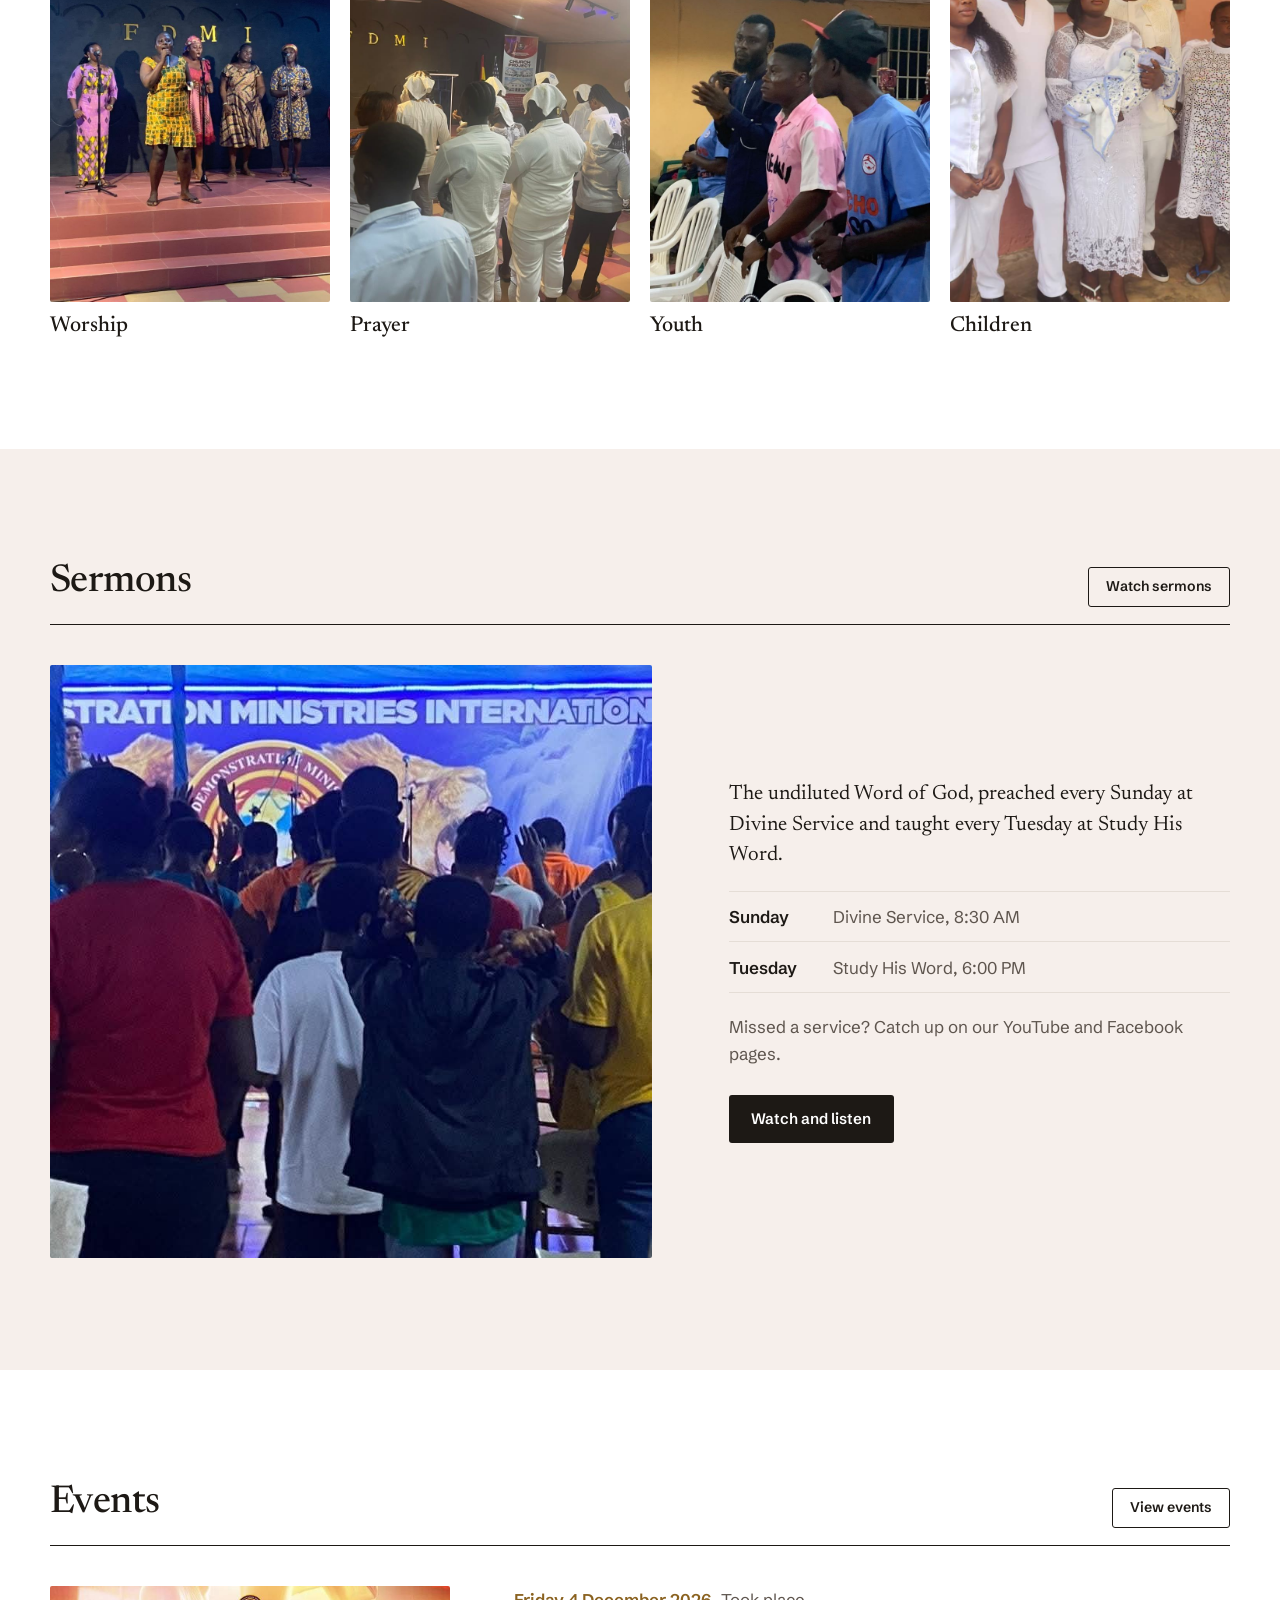
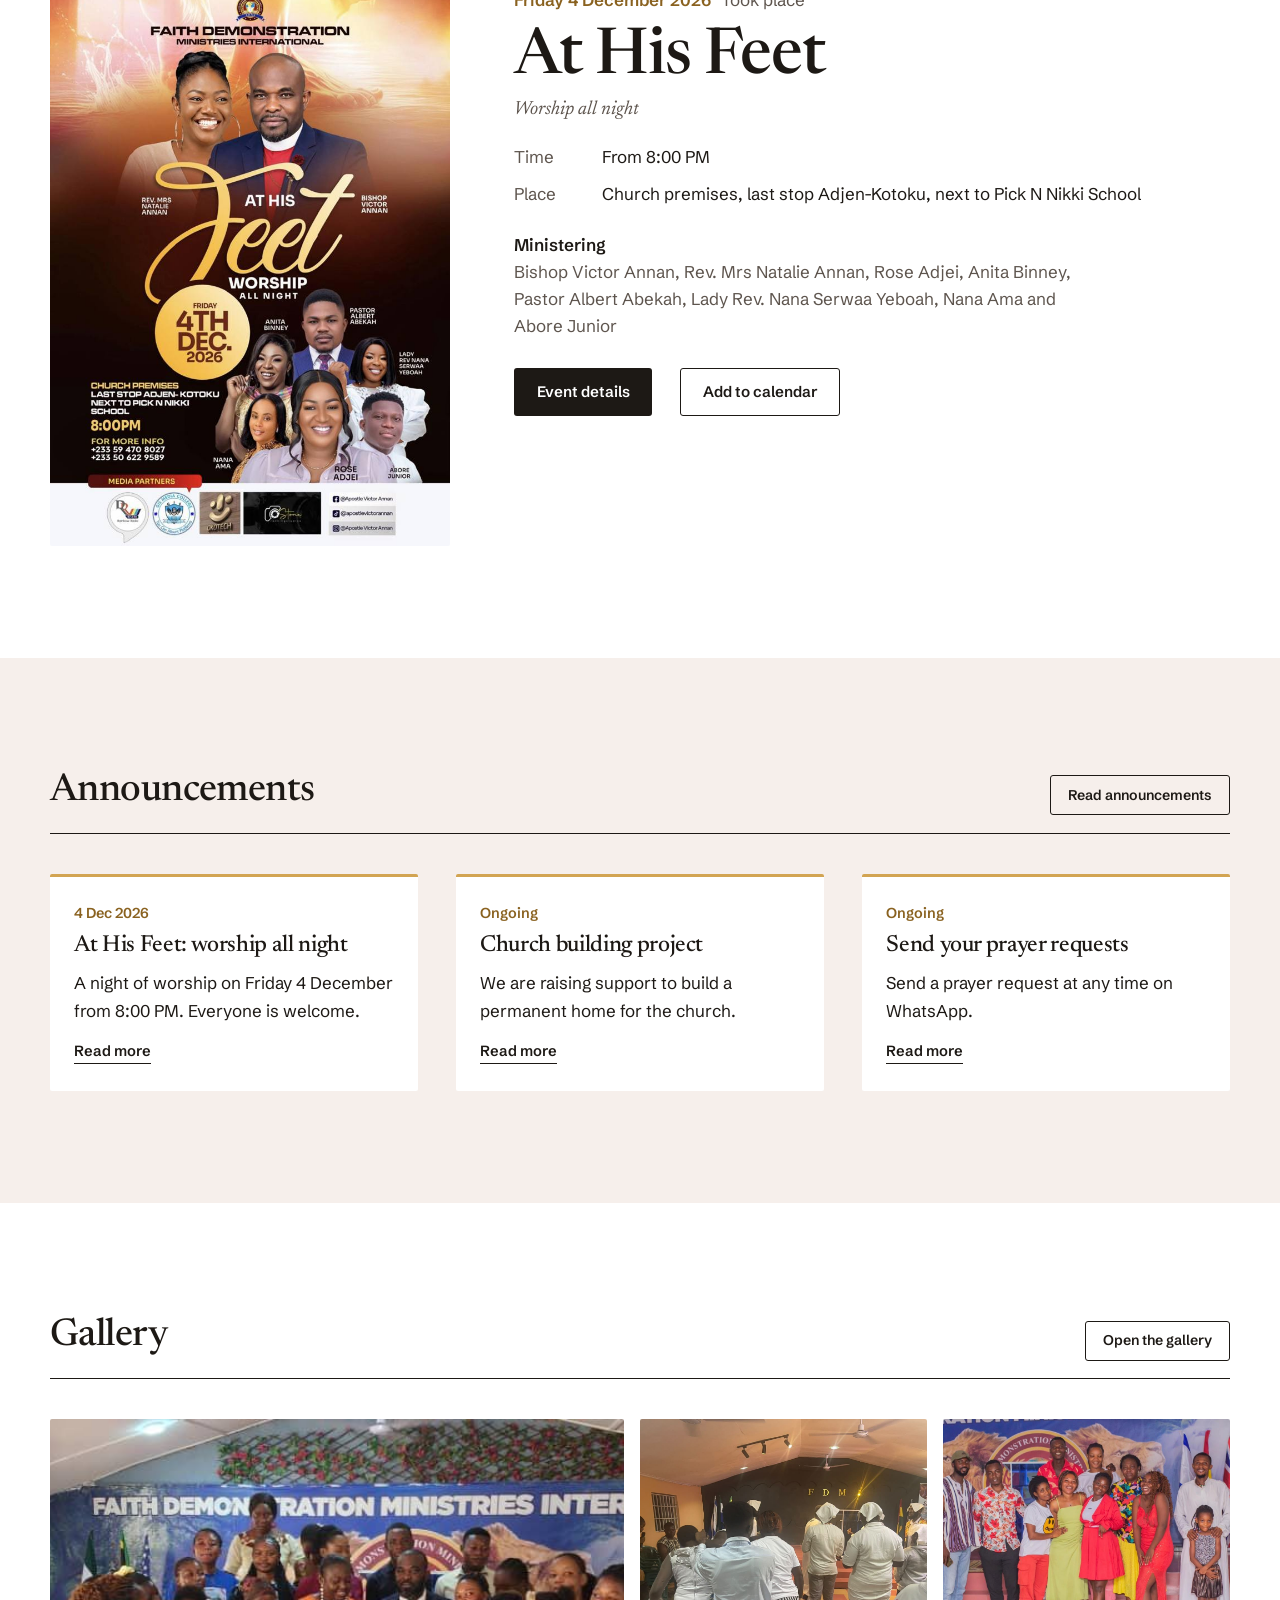
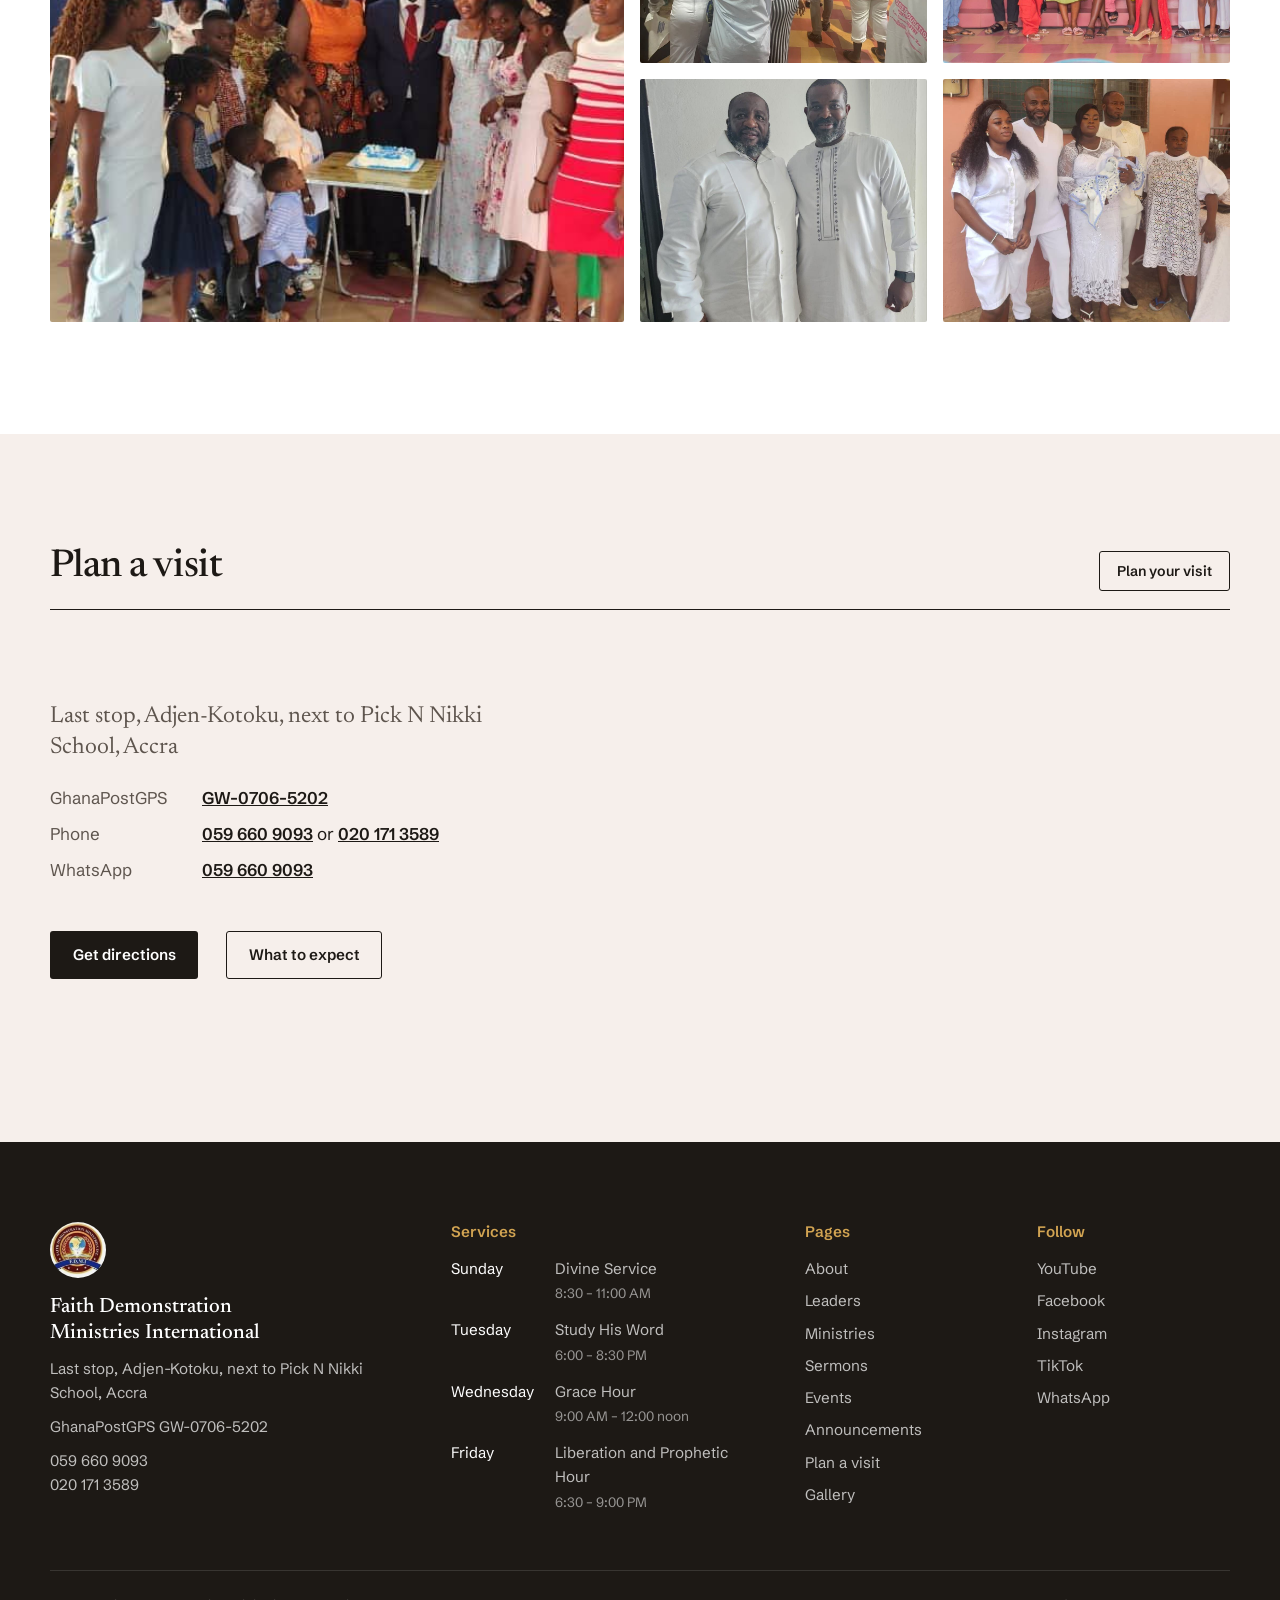
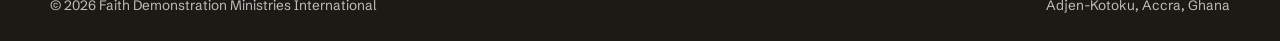
==== commit b23ba89f: "Full-screen hero, real buttons, filled photos, stronger SEO and previews - Hero is its own full-scre" ====
--- a/index.html
+++ b/index.html
@@ -3,30 +3,174 @@
 <head>
 <meta charset="utf-8">
 <meta name="viewport" content="width=device-width, initial-scale=1, viewport-fit=cover">
-<title>Faith Demonstration Ministries International | Adjen-Kotoku, Accra</title>
-<meta name="description" content="A prophetic and apostolic church at Adjen-Kotoku, Accra, led by Apostle Victor Annan. Sunday Divine Service from 8:30 AM. Everyone is welcome.">
+<title>Faith Demonstration Ministries International, Accra</title>
+<meta name="description" content="A prophetic and apostolic church in Adjen-Kotoku (Adzen), Accra, led by Apostle Victor Annan. Sunday Divine Service at 8:30 AM. Everyone is welcome.">
+<meta name="robots" content="index, follow, max-image-preview:large, max-snippet:-1">
+<meta name="author" content="Faith Demonstration Ministries International">
 <meta name="theme-color" content="#1d1915">
 <link rel="canonical" href="https://fdmi-church.vercel.app/">
+<meta name="geo.region" content="GH-AA">
+<meta name="geo.placename" content="Adzen (Adjen-Kotoku), Ga West, Accra">
+<meta name="geo.position" content="5.74170883;-0.35696792">
+<meta name="ICBM" content="5.74170883, -0.35696792">
 <meta property="og:type" content="website">
 <meta property="og:site_name" content="Faith Demonstration Ministries International">
 <meta property="og:locale" content="en_GH">
 <meta property="og:url" content="https://fdmi-church.vercel.app/">
-<meta property="og:title" content="Faith Demonstration Ministries International | Adjen-Kotoku, Accra">
-<meta property="og:description" content="A prophetic and apostolic church at Adjen-Kotoku, Accra, led by Apostle Victor Annan. Sunday Divine Service from 8:30 AM. Everyone is welcome.">
-<meta property="og:image" content="https://fdmi-church.vercel.app/assets/og-card.jpg">
+<meta property="og:title" content="Faith Demonstration Ministries International, Accra">
+<meta property="og:description" content="A prophetic and apostolic church in Adjen-Kotoku (Adzen), Accra, led by Apostle Victor Annan. Sunday Divine Service at 8:30 AM. Everyone is welcome.">
+<meta property="og:image" content="https://fdmi-church.vercel.app/assets/og/index.jpg">
+<meta property="og:image:secure_url" content="https://fdmi-church.vercel.app/assets/og/index.jpg">
+<meta property="og:image:type" content="image/jpeg">
 <meta property="og:image:width" content="1200">
 <meta property="og:image:height" content="630">
-<meta property="og:image:alt" content="Faith Demonstration Ministries International, Adjen-Kotoku, Accra">
+<meta property="og:image:alt" content="Home, Faith Demonstration Ministries International, Adjen-Kotoku, Accra">
+<meta property="place:location:latitude" content="5.74170883">
+<meta property="place:location:longitude" content="-0.35696792">
 <meta name="twitter:card" content="summary_large_image">
-<meta name="twitter:title" content="Faith Demonstration Ministries International | Adjen-Kotoku, Accra">
-<meta name="twitter:description" content="A prophetic and apostolic church at Adjen-Kotoku, Accra, led by Apostle Victor Annan. Sunday Divine Service from 8:30 AM. Everyone is welcome.">
-<meta name="twitter:image" content="https://fdmi-church.vercel.app/assets/og-card.jpg">
+<meta name="twitter:title" content="Faith Demonstration Ministries International, Accra">
+<meta name="twitter:description" content="A prophetic and apostolic church in Adjen-Kotoku (Adzen), Accra, led by Apostle Victor Annan. Sunday Divine Service at 8:30 AM. Everyone is welcome.">
+<meta name="twitter:image" content="https://fdmi-church.vercel.app/assets/og/index.jpg">
+<meta name="twitter:image:alt" content="Home, Faith Demonstration Ministries International">
 <link rel="icon" href="assets/fdmi-crest.jpg">
 <link rel="apple-touch-icon" href="assets/fdmi-crest.jpg">
 <link rel="preconnect" href="https://fonts.googleapis.com">
 <link rel="preconnect" href="https://fonts.gstatic.com" crossorigin>
+<link rel="preload" as="image" href="assets/photos/worship-team.jpg" fetchpriority="high">
 <link href="https://fonts.googleapis.com/css2?family=Newsreader:ital,opsz,wght@0,6..72,400;0,6..72,500;0,6..72,600;1,6..72,400&family=Schibsted+Grotesk:wght@400;500;600&display=swap" rel="stylesheet">
 <link rel="stylesheet" href="styles.css">
+<script type="application/ld+json">
+{
+ "@context": "https://schema.org",
+ "@graph": [
+  {
+   "@type": [
+    "Church",
+    "PlaceOfWorship"
+   ],
+   "@id": "https://fdmi-church.vercel.app/#church",
+   "name": "Faith Demonstration Ministries International",
+   "alternateName": "FDMI",
+   "description": "A prophetic and apostolic church in Adzen (Adjen-Kotoku), Ga West, Accra, Ghana, led by Apostle Victor Annan.",
+   "url": "https://fdmi-church.vercel.app/",
+   "logo": "https://fdmi-church.vercel.app/assets/fdmi-crest.jpg",
+   "image": [
+    "https://fdmi-church.vercel.app/assets/photos/worship-team.jpg",
+    "https://fdmi-church.vercel.app/assets/photos/church-family.jpg"
+   ],
+   "telephone": "+233596609093",
+   "contactPoint": [
+    {
+     "@type": "ContactPoint",
+     "telephone": "+233596609093",
+     "contactType": "customer service",
+     "areaServed": "GH",
+     "availableLanguage": [
+      "en"
+     ]
+    },
+    {
+     "@type": "ContactPoint",
+     "telephone": "+233201713589",
+     "contactType": "customer service",
+     "areaServed": "GH",
+     "availableLanguage": [
+      "en"
+     ]
+    }
+   ],
+   "address": {
+    "@type": "PostalAddress",
+    "streetAddress": "Last stop, Adjen-Kotoku, next to Pick N Nikki School",
+    "addressLocality": "Adzen, Ga West",
+    "addressRegion": "Greater Accra",
+    "postalCode": "GW-0706-5202",
+    "addressCountry": "GH"
+   },
+   "geo": {
+    "@type": "GeoCoordinates",
+    "latitude": 5.74170883,
+    "longitude": -0.35696792
+   },
+   "hasMap": "https://www.google.com/maps?q=5.74170883,-0.35696792",
+   "openingHoursSpecification": [
+    {
+     "@type": "OpeningHoursSpecification",
+     "dayOfWeek": "https://schema.org/Sunday",
+     "opens": "08:30",
+     "closes": "11:00",
+     "description": "Divine Service"
+    },
+    {
+     "@type": "OpeningHoursSpecification",
+     "dayOfWeek": "https://schema.org/Tuesday",
+     "opens": "18:00",
+     "closes": "20:30",
+     "description": "Study His Word"
+    },
+    {
+     "@type": "OpeningHoursSpecification",
+     "dayOfWeek": "https://schema.org/Wednesday",
+     "opens": "09:00",
+     "closes": "12:00",
+     "description": "Grace Hour"
+    },
+    {
+     "@type": "OpeningHoursSpecification",
+     "dayOfWeek": "https://schema.org/Friday",
+     "opens": "18:30",
+     "closes": "21:00",
+     "description": "Liberation and Prophetic Hour"
+    }
+   ],
+   "member": [
+    {
+     "@type": "Person",
+     "name": "Apostle Victor Annan",
+     "jobTitle": "Head of the ministry"
+    },
+    {
+     "@type": "Person",
+     "name": "Rev. Mrs Natalie Annan",
+     "jobTitle": "Minister"
+    }
+   ],
+   "sameAs": [
+    "https://www.instagram.com/apostlevictorannan",
+    "https://www.tiktok.com/@apostlevictorannan",
+    "https://ghanapostgps.com/map/?gps=GW07065202"
+   ],
+   "slogan": "To raise an indigenous and self-supporting church, and to demonstrate the love of God in our generation."
+  },
+  {
+   "@type": "WebSite",
+   "@id": "https://fdmi-church.vercel.app/#website",
+   "url": "https://fdmi-church.vercel.app/",
+   "name": "Faith Demonstration Ministries International",
+   "alternateName": "FDMI",
+   "inLanguage": "en-GH",
+   "publisher": {
+    "@id": "https://fdmi-church.vercel.app/#church"
+   }
+  },
+  {
+   "@type": "WebPage",
+   "@id": "https://fdmi-church.vercel.app/#webpage",
+   "url": "https://fdmi-church.vercel.app/",
+   "name": "Faith Demonstration Ministries International, Accra",
+   "description": "A prophetic and apostolic church in Adjen-Kotoku (Adzen), Accra, led by Apostle Victor Annan. Sunday Divine Service at 8:30 AM. Everyone is welcome.",
+   "isPartOf": {
+    "@id": "https://fdmi-church.vercel.app/#website"
+   },
+   "about": {
+    "@id": "https://fdmi-church.vercel.app/#church"
+   },
+   "primaryImageOfPage": "https://fdmi-church.vercel.app/assets/og/index.jpg",
+   "inLanguage": "en-GH"
+  }
+ ]
+}
+</script>
 </head>
 <body class="page-index">
 <a class="skip" href="#main">Skip to content</a>
@@ -51,43 +195,66 @@
   </div>
 </header>
 <main id="main">
-<section class="hero">
-  <img class="hero-img" src="assets/photos/white-service-2.jpg" alt="The congregation in prayer under the gold F D M I letters" width="1280" height="960">
+<section class="hero" aria-label="Welcome">
+  <img class="hero-img" src="assets/photos/worship-team.jpg" alt="The worship team leading praise in front of the gold F D M I letters" width="1280" height="960" fetchpriority="high">
   <div class="container hero-content">
-    <h1>Faith Demonstration Ministries International</h1>
-    <p>A prophetic and apostolic church at Adjen-Kotoku, Accra, led by Apostle Victor Annan.</p>
-    <div class="actions">
-      <a class="btn btn-gold" href="visit.html">Plan a visit</a>
-      <a class="text-link text-link-light" href="#this-week">Service times</a>
-    </div>
-  </div>
-</section>
-
-<section class="week" id="this-week" aria-label="Weekly services">
-  <div class="container">
-  <ul class="times times-band">
-    <li data-day="0"><span class="t-day">Sunday</span><span class="t-name">Divine Service</span><span class="t-time">8:30 – 11:00 AM</span></li>
-    <li data-day="2"><span class="t-day">Tuesday</span><span class="t-name">Study His Word</span><span class="t-time">6:00 – 8:30 PM</span></li>
-    <li data-day="3"><span class="t-day">Wednesday</span><span class="t-name">Grace Hour</span><span class="t-time">9:00 AM – 12:00 noon</span></li>
-    <li data-day="5"><span class="t-day">Friday</span><span class="t-name">Liberation and Prophetic Hour</span><span class="t-time">6:30 – 9:00 PM</span></li>
-  </ul>
-  </div>
-</section>
-
-<section class="section home-sec">
+    <img class="hero-crest" src="assets/fdmi-crest.jpg" alt="" width="76" height="76">
+    <p class="hero-place">Adjen-Kotoku, Accra</p>
+    <h1>Faith Demonstration<br>Ministries International</h1>
+    <p class="hero-sub">A prophetic and apostolic church led by Apostle Victor Annan. Come as you are.</p>
+    <div class="hero-actions">
+      <a class="btn btn-gold btn-lg" href="visit.html">Plan your visit</a>
+      <a class="btn btn-ghost btn-lg" href="#times">Service times</a>
+    </div>
+  </div>
+  <p class="hero-foot">Join us on Sunday for Divine Service at 8:30 AM</p>
+</section>
+
+<section class="section" id="times">
+  <div class="container">
+    <div class="sec-head">
+      <h2><a href="visit.html#times">Service times</a></h2>
+      <a class="btn btn-line btn-sm" href="visit.html#times">Plan your visit</a>
+    </div>
+    <ul class="week-grid">
+      <li data-day="0">
+        <span class="t-day">Sunday</span>
+        <span class="t-name">Divine Service</span>
+        <span class="t-time">8:30 – 11:00 AM</span>
+      </li>
+      <li data-day="2">
+        <span class="t-day">Tuesday</span>
+        <span class="t-name">Study His Word</span>
+        <span class="t-time">6:00 – 8:30 PM</span>
+      </li>
+      <li data-day="3">
+        <span class="t-day">Wednesday</span>
+        <span class="t-name">Grace Hour</span>
+        <span class="t-time">9:00 AM – 12:00 noon</span>
+      </li>
+      <li data-day="5">
+        <span class="t-day">Friday</span>
+        <span class="t-name">Liberation and Prophetic Hour</span>
+        <span class="t-time">6:30 – 9:00 PM</span>
+      </li>
+    </ul>
+    <div class="sec-foot"><a class="btn btn-line" href="visit.html#times">Plan your visit</a></div>
+  </div>
+</section>
+
+<section class="section section-tint">
   <div class="container">
     <div class="sec-head">
       <h2><a href="about.html">About the church</a></h2>
-      <a class="text-link" href="about.html">Our story and vision</a>
-    </div>
-    <div class="split">
+      <a class="btn btn-line btn-sm" href="about.html">About the church</a>
+    </div>
+    <div class="split split-fill">
       <div class="split-text">
         <p class="lead">We are a family of believers who gather to worship, to hear the undiluted Word of God and to see it at work in everyday lives.</p>
         <p>Our vision is to raise an indigenous and self-supporting church, and to demonstrate the love of God in our generation. Whether you have walked with Jesus for years or are only beginning to ask questions, there is a seat for you.</p>
+        <a class="btn btn-dark" href="about.html">Our vision and mission</a>
       </div>
-      <a class="split-photo" href="about.html" tabindex="-1" aria-hidden="true">
-        <img src="assets/photos/sunday-service.jpg" alt="" loading="lazy">
-      </a>
+      <a class="fill-photo" href="about.html" tabindex="-1" aria-hidden="true"><img src="assets/photos/sunday-service.jpg" alt="" loading="lazy" style="object-position:40% 50%"></a>
     </div>
   </div>
 </section>
@@ -103,15 +270,15 @@
       <li><img src="assets/people/church-elder.jpg" alt="" loading="lazy"></li>
       <li><img src="assets/people/church-secretary.jpg" alt="" loading="lazy"></li>
     </ul>
-    <a class="text-link text-link-light" href="leaders.html">Meet our leaders</a>
-  </div>
-</section>
-
-<section class="section home-sec">
+    <a class="btn btn-gold" href="leaders.html">Meet our leaders</a>
+  </div>
+</section>
+
+<section class="section">
   <div class="container">
     <div class="sec-head">
       <h2><a href="ministries.html">Ministries</a></h2>
-      <a class="text-link" href="ministries.html">All ministries</a>
+      <a class="btn btn-line btn-sm" href="ministries.html">Explore ministries</a>
     </div>
     <div class="tiles">
       <a class="tile" href="ministries.html#worship"><img src="assets/photos/worship-team.jpg" alt="" loading="lazy" style="object-position:50% 45%"><span>Worship</span></a>
@@ -119,110 +286,123 @@
       <a class="tile" href="ministries.html#youth"><img src="assets/photos/youth-night.jpg" alt="" loading="lazy" style="object-position:50% 40%"><span>Youth</span></a>
       <a class="tile" href="ministries.html#children"><img src="assets/photos/child-dedication.jpg" alt="" loading="lazy" style="object-position:50% 25%"><span>Children</span></a>
     </div>
-  </div>
-</section>
-
-<section class="section section-tint home-sec">
+    <div class="sec-foot"><a class="btn btn-line" href="ministries.html">Explore ministries</a></div>
+  </div>
+</section>
+
+<section class="section section-tint">
   <div class="container">
     <div class="sec-head">
       <h2><a href="sermons.html">Sermons</a></h2>
-      <a class="text-link" href="sermons.html">Watch and listen</a>
-    </div>
-    <div class="split split-photo-left">
-      <a class="split-photo" href="sermons.html" tabindex="-1" aria-hidden="true">
-        <img src="assets/photos/hands-raised.jpg" alt="" loading="lazy">
-      </a>
+      <a class="btn btn-line btn-sm" href="sermons.html">Watch sermons</a>
+    </div>
+    <div class="split split-fill split-photo-left">
+      <a class="fill-photo" href="sermons.html" tabindex="-1" aria-hidden="true"><img src="assets/photos/hands-raised.jpg" alt="" loading="lazy"></a>
       <div class="split-text">
         <p class="lead">The undiluted Word of God, preached every Sunday at Divine Service and taught every Tuesday at Study His Word.</p>
-        <p>Missed a service? Catch up on messages on our YouTube and Facebook pages.</p>
         <ul class="mini-times">
           <li><span>Sunday</span>Divine Service, 8:30 AM</li>
           <li><span>Tuesday</span>Study His Word, 6:00 PM</li>
         </ul>
+        <p>Missed a service? Catch up on our YouTube and Facebook pages.</p>
+        <a class="btn btn-dark" href="sermons.html">Watch and listen</a>
       </div>
     </div>
   </div>
 </section>
 
-<section class="section home-sec">
+<section class="section">
   <div class="container">
     <div class="sec-head">
       <h2><a href="events.html">Events</a></h2>
-      <a class="text-link" href="events.html">All events</a>
-    </div>
-    <article class="event" data-start="2026-12-04T20:00:00Z" data-end="2026-12-05T05:00:00Z">
+      <a class="btn btn-line btn-sm" href="events.html">View events</a>
+    </div>
+    <article class="event event-full" id="at-his-feet" data-start="2026-12-04T20:00:00Z" data-end="2026-12-05T05:00:00Z">
       <a class="event-flyer" href="assets/at-his-feet-flyer.jpg" data-lightbox>
         <img src="assets/at-his-feet-flyer.jpg" alt="At His Feet flyer: worship all night, Friday 4th December 2026, 8:00 PM" width="720" height="1007" loading="lazy">
       </a>
       <div class="event-body">
-        <p class="event-date"><time datetime="2026-12-04">Friday 4 December 2026</time><span data-countdown></span></p>
+        <p class="event-date"><time datetime="2026-12-04T20:00">Friday 4 December 2026</time><span data-countdown></span></p>
         <h3 class="event-title">At His Feet</h3>
         <p class="event-kind">Worship all night</p>
         <dl class="event-meta">
           <div><dt>Time</dt><dd>From 8:00 PM</dd></div>
           <div><dt>Place</dt><dd>Church premises, last stop Adjen-Kotoku, next to Pick N Nikki School</dd></div>
         </dl>
-        <a class="text-link" href="events.html">Event details</a>
+        <p class="event-with"><span>Ministering</span> Bishop Victor Annan, Rev. Mrs Natalie Annan, Rose Adjei, Anita Binney, Pastor Albert Abekah, Lady Rev. Nana Serwaa Yeboah, Nana Ama and Abore Junior</p>
+        <div class="actions">
+          <a class="btn btn-dark" href="events.html">Event details</a>
+          <a class="btn btn-line" data-ics href="#" download="at-his-feet.ics">Add to calendar</a>
+        </div>
       </div>
     </article>
   </div>
 </section>
 
-<section class="section section-tint home-sec">
+<section class="section section-tint">
   <div class="container">
     <div class="sec-head">
       <h2><a href="announcements.html">Announcements</a></h2>
-      <a class="text-link" href="announcements.html">All announcements</a>
+      <a class="btn btn-line btn-sm" href="announcements.html">Read announcements</a>
     </div>
     <div class="notice-cols">
       <a class="notice-col" href="announcements.html#at-his-feet-worship-all-night">
         <p class="notice-date">4 Dec 2026</p>
         <h3>At His Feet: worship all night</h3>
         <p>A night of worship on Friday 4 December from 8:00 PM. Everyone is welcome.</p>
+        <span class="notice-more">Read more</span>
       </a>
       <a class="notice-col" href="announcements.html#church-building-project">
         <p class="notice-date">Ongoing</p>
         <h3>Church building project</h3>
         <p>We are raising support to build a permanent home for the church.</p>
+        <span class="notice-more">Read more</span>
       </a>
       <a class="notice-col" href="announcements.html#send-your-prayer-requests">
         <p class="notice-date">Ongoing</p>
         <h3>Send your prayer requests</h3>
         <p>Send a prayer request at any time on WhatsApp.</p>
+        <span class="notice-more">Read more</span>
       </a>
     </div>
-  </div>
-</section>
-
-<section class="section home-sec">
+    <div class="sec-foot"><a class="btn btn-line" href="announcements.html">Read announcements</a></div>
+  </div>
+</section>
+
+<section class="section">
   <div class="container">
     <div class="sec-head">
       <h2><a href="gallery.html">Gallery</a></h2>
-      <a class="text-link" href="gallery.html">See all photos</a>
+      <a class="btn btn-line btn-sm" href="gallery.html">Open the gallery</a>
     </div>
     <div class="mosaic">
-      <a href="gallery.html" class="mosaic-1"><img src="assets/photos/church-family.jpg" alt="The FDMI family together" loading="lazy"></a>
-      <a href="gallery.html" class="mosaic-2"><img src="assets/photos/worship-team.jpg" alt="Leading the house in worship" loading="lazy"></a>
-      <a href="gallery.html" class="mosaic-3"><img src="assets/photos/youth.jpg" alt="Our young people" loading="lazy"></a>
-      <a href="gallery.html" class="mosaic-4"><img src="assets/photos/fellowship-in-white.jpg" alt="Fellowship in white" loading="lazy"></a>
-      <a href="gallery.html" class="mosaic-5"><img src="assets/photos/child-dedication.jpg" alt="Child dedication" loading="lazy"></a>
-    </div>
-  </div>
-</section>
-
-<section class="section section-tint home-sec">
+      <a href="gallery.html" class="mosaic-1"><img src="assets/photos/church-family.jpg" alt="The FDMI family together" loading="lazy" style="object-position:50% 40%"></a>
+      <a href="gallery.html" class="mosaic-2"><img src="assets/photos/white-service-1.jpg" alt="In white, before the Lord" loading="lazy" style="object-position:50% 50%"></a>
+      <a href="gallery.html" class="mosaic-3"><img src="assets/photos/youth.jpg" alt="Our young people" loading="lazy" style="object-position:50% 40%"></a>
+      <a href="gallery.html" class="mosaic-4"><img src="assets/photos/fellowship-in-white.jpg" alt="Fellowship in white" loading="lazy" style="object-position:50% 15%"></a>
+      <a href="gallery.html" class="mosaic-5"><img src="assets/photos/child-dedication.jpg" alt="Child dedication" loading="lazy" style="object-position:50% 25%"></a>
+    </div>
+    <div class="sec-foot"><a class="btn btn-line" href="gallery.html">Open the gallery</a></div>
+  </div>
+</section>
+
+<section class="section section-tint">
   <div class="container">
     <div class="sec-head">
       <h2><a href="visit.html">Plan a visit</a></h2>
-      <a class="text-link" href="visit.html">Directions and what to expect</a>
-    </div>
-    <div class="split split-even visit-teaser">
+      <a class="btn btn-line btn-sm" href="visit.html">Plan your visit</a>
+    </div>
+    <div class="split split-fill visit-teaser">
       <div class="split-text">
         <p class="address">Last stop, Adjen-Kotoku, next to Pick N Nikki School, Accra</p>
-        <p>GhanaPostGPS <a href="https://ghanapostgps.com/map/?gps=GW07065202">GW-0706-5202</a><br>Call <a href="tel:+233596609093">059 660 9093</a> or <a href="tel:+233201713589">020 171 3589</a></p>
+        <dl class="facts">
+          <div><dt>GhanaPostGPS</dt><dd><a href="https://ghanapostgps.com/map/?gps=GW07065202">GW-0706-5202</a></dd></div>
+          <div><dt>Phone</dt><dd><a href="tel:+233596609093">059 660 9093</a> or <a href="tel:+233201713589">020 171 3589</a></dd></div>
+          <div><dt>WhatsApp</dt><dd><a href="https://wa.me/233596609093">059 660 9093</a></dd></div>
+        </dl>
         <div class="actions">
-          <a class="btn btn-dark" href="visit.html">Plan a visit</a>
-          <a class="btn btn-line" href="https://www.google.com/maps/dir/?api=1&amp;destination=5.74170883,-0.35696792">Get directions</a>
+          <a class="btn btn-dark" href="https://www.google.com/maps/dir/?api=1&amp;destination=5.74170883,-0.35696792">Get directions</a>
+          <a class="btn btn-line" href="visit.html">What to expect</a>
         </div>
       </div>
       <div class="map">
--- a/styles.css
+++ b/styles.css
@@ -44,6 +44,11 @@
 .btn-gold:hover { background: #e0b66a; }
 .btn-line { border-color: var(--ink); color: var(--ink); }
 .btn-line:hover { background: var(--ink); color: #fff; }
+.btn-ghost { border-color: rgba(255, 255, 255, .7); color: #fff; }
+.btn-ghost:hover { background: #fff; color: var(--ink); }
+.btn-lg { min-height: 54px; padding: .95rem 1.8rem; font-size: 1rem; }
+.btn-sm { min-height: 40px; padding: .55rem 1.05rem; font-size: .88rem; }
+.feature-band .btn-gold { margin-top: .5rem; }
 .text-link { display: inline-block; font-weight: 600; text-decoration: none; border-bottom: 1px solid currentColor; padding-bottom: 1px; }
 .text-link:hover { color: var(--gold-ink); }
 .text-link-light { color: #fff; }
@@ -64,13 +69,19 @@
 .nav-visit { min-height: 42px; padding: .6rem 1.1rem; }
 .menu-toggle { display: none; }
 
-/* ---------- Hero ---------- */
-.hero { position: relative; min-height: min(86vh, 780px); display: flex; align-items: flex-end; color: #fff; background: var(--ink); overflow: hidden; }
-.hero-img { position: absolute; inset: 0; width: 100%; height: 100%; object-fit: cover; object-position: 35% 100%; }
-.hero::after { content: ""; position: absolute; inset: 0; background: linear-gradient(0deg, rgba(20, 15, 12, .92) 0%, rgba(20, 15, 12, .55) 45%, rgba(20, 15, 12, .15) 100%); }
-.hero-content { position: relative; z-index: 1; padding-block: 4.5rem; }
-.hero h1 { max-width: 19ch; }
-.hero-content > p { max-width: 34rem; margin: 1.25rem 0 2rem; font-size: 1.2rem; color: rgba(255, 255, 255, .86); }
+/* ---------- Hero (its own full-screen section) ---------- */
+.hero { position: relative; min-height: calc(100svh - var(--header-h)); display: grid; place-items: center; text-align: center; color: #fff; background: var(--ink); overflow: hidden; isolation: isolate; }
+.hero-img { position: absolute; inset: 0; z-index: -2; width: 100%; height: 100%; object-fit: cover; object-position: 50% 40%; }
+.hero::before { content: ""; position: absolute; inset: 0; z-index: -1; background:
+  radial-gradient(ellipse 70% 60% at 50% 55%, rgba(20, 15, 12, .55) 0%, rgba(20, 15, 12, .78) 100%),
+  linear-gradient(0deg, rgba(20, 15, 12, .85) 0%, rgba(20, 15, 12, 0) 35%); }
+.hero-content { display: flex; flex-direction: column; align-items: center; padding-block: 5rem 7rem; }
+.hero-crest { width: 76px; height: 76px; border-radius: 50%; box-shadow: 0 0 0 1px rgba(210, 164, 82, .6), 0 0 0 6px rgba(255, 255, 255, .06); margin-bottom: 1.6rem; }
+.hero-place { font-size: .95rem; color: var(--gold); margin-bottom: 1rem; }
+.hero h1 { font-size: clamp(2.7rem, 7vw, 5.6rem); line-height: 1; max-width: none; }
+.hero-sub { max-width: 32rem; margin: 1.5rem auto 2.4rem; font: italic 400 clamp(1.15rem, 2vw, 1.4rem)/1.45 var(--serif); color: rgba(255, 255, 255, .88); }
+.hero-actions { display: flex; flex-wrap: wrap; justify-content: center; gap: .9rem; }
+.hero-foot { position: absolute; left: 0; right: 0; bottom: 0; padding: 1.1rem var(--gutter); border-top: 1px solid rgba(255, 255, 255, .14); font-size: .92rem; color: rgba(255, 255, 255, .75); text-align: center; }
 
 /* ---------- Service times ---------- */
 .times { list-style: none; }
@@ -291,6 +302,37 @@
 .visit-teaser .map { margin: 0; }
 .visit-teaser .map iframe { height: 340px; }
 
+
+/* ---------- Home: service times grid ---------- */
+.week-grid { list-style: none; display: grid; grid-template-columns: repeat(4, 1fr); gap: 1.25rem; }
+.week-grid li { display: flex; flex-direction: column; gap: .35rem; padding: 1.5rem 1.4rem 1.6rem; background: var(--tint); border-top: 3px solid var(--line); border-radius: 2px; }
+.week-grid .t-day { font: italic 400 1.25rem var(--serif); color: var(--gold-ink); }
+.week-grid .t-name { font-weight: 600; font-size: 1.05rem; }
+.week-grid .t-time { color: var(--ink-soft); }
+.week-grid li.is-today { background: var(--ink); color: #fff; border-top-color: var(--gold); }
+.week-grid li.is-today .t-day { color: var(--gold); }
+.week-grid li.is-today .t-day::after { color: #fff; }
+.week-grid li.is-today .t-time { color: rgba(255, 255, 255, .75); }
+
+/* ---------- Photos that fill their space ---------- */
+.split-fill { align-items: stretch; }
+.split-fill .split-text { align-self: center; padding-block: 1rem; }
+.split-fill .split-text .btn { margin-top: 1.75rem; }
+.fill-photo { display: block; min-height: 420px; border-radius: 2px; overflow: hidden; }
+.fill-photo img { width: 100%; height: 100%; object-fit: cover; transition: transform .5s ease; }
+.fill-photo:hover img { transform: scale(1.02); }
+.facts { display: grid; gap: .55rem; margin: 1.25rem 0 0; }
+.facts div { display: grid; grid-template-columns: 8.5rem 1fr; gap: 1rem; }
+.facts dt { color: var(--ink-soft); }
+.facts dd a { font-weight: 600; }
+.visit-teaser .map { min-height: 380px; }
+.visit-teaser .map iframe { height: 100%; min-height: 380px; }
+.sec-foot { display: none; }
+.notice-more { display: inline-block; margin-top: 1rem; font-weight: 600; font-size: .92rem; border-bottom: 1px solid currentColor; }
+.notice-col { background: var(--paper); padding: 1.6rem 1.5rem 1.7rem; border-top: 3px solid var(--gold); border-radius: 2px; }
+.event-full .event-flyer { align-self: stretch; }
+.event-full .event-flyer img { width: 100%; height: 100%; max-height: 620px; object-fit: cover; object-position: top; }
+
 /* ---------- Responsive ---------- */
 @media (max-width: 1080px) {
   .site-nav ul { gap: 1.1rem; }
@@ -322,10 +364,6 @@
 
 @media (max-width: 640px) {
   body { font-size: 1rem; }
-  .hero { min-height: 82vh; }
-  .hero-content { padding-block: 3rem; }
-  .hero-content > p { font-size: 1.08rem; }
-  .hero-img { object-position: 88% 100%; }
   .times:not(.times-band) li { grid-template-columns: 1fr auto; gap: .15rem 1rem; }
   .times:not(.times-band) .t-name { grid-row: 2; grid-column: 1 / -1; color: var(--ink-soft); }
   .event, .event-full { grid-template-columns: 1fr; }
@@ -361,6 +399,28 @@
   .mosaic-1 { height: 240px; }
 }
 
+
+@media (max-width: 960px) {
+  .week-grid { grid-template-columns: 1fr 1fr; gap: .8rem; }
+  .fill-photo { min-height: 0; aspect-ratio: 4 / 3; }
+  .split-fill .split-text { padding-block: 0; }
+  .visit-teaser .map, .visit-teaser .map iframe { min-height: 300px; }
+  .notice-cols { gap: 1rem; }
+  .notice-col { padding: 1.3rem 1.2rem; border-top: 3px solid var(--gold); }
+  .notice-col:first-child { padding-top: 1.3rem; border-top: 3px solid var(--gold); }
+}
+@media (max-width: 640px) {
+  .hero-content { padding-block: 3.5rem 6rem; }
+  .hero-actions { width: 100%; }
+  .hero-actions .btn { flex: 1 1 100%; }
+  .week-grid li { padding: 1.1rem 1rem 1.2rem; }
+  .sec-head .btn { display: none; }
+  .sec-foot { display: block; margin-top: 1.75rem; }
+  .sec-foot .btn { width: 100%; }
+  .facts div { grid-template-columns: 1fr; gap: 0; }
+}
+
 @media (prefers-reduced-motion: reduce) {
-  .btn, .tile img, .site-nav, .band-photo img, .mosaic img { transition: none; }
-}
+  .btn, .tile img, .site-nav, .band-photo img, .mosaic img, .fill-photo img { transition: none; }
+  .fill-photo:hover img { transform: none; }
+}
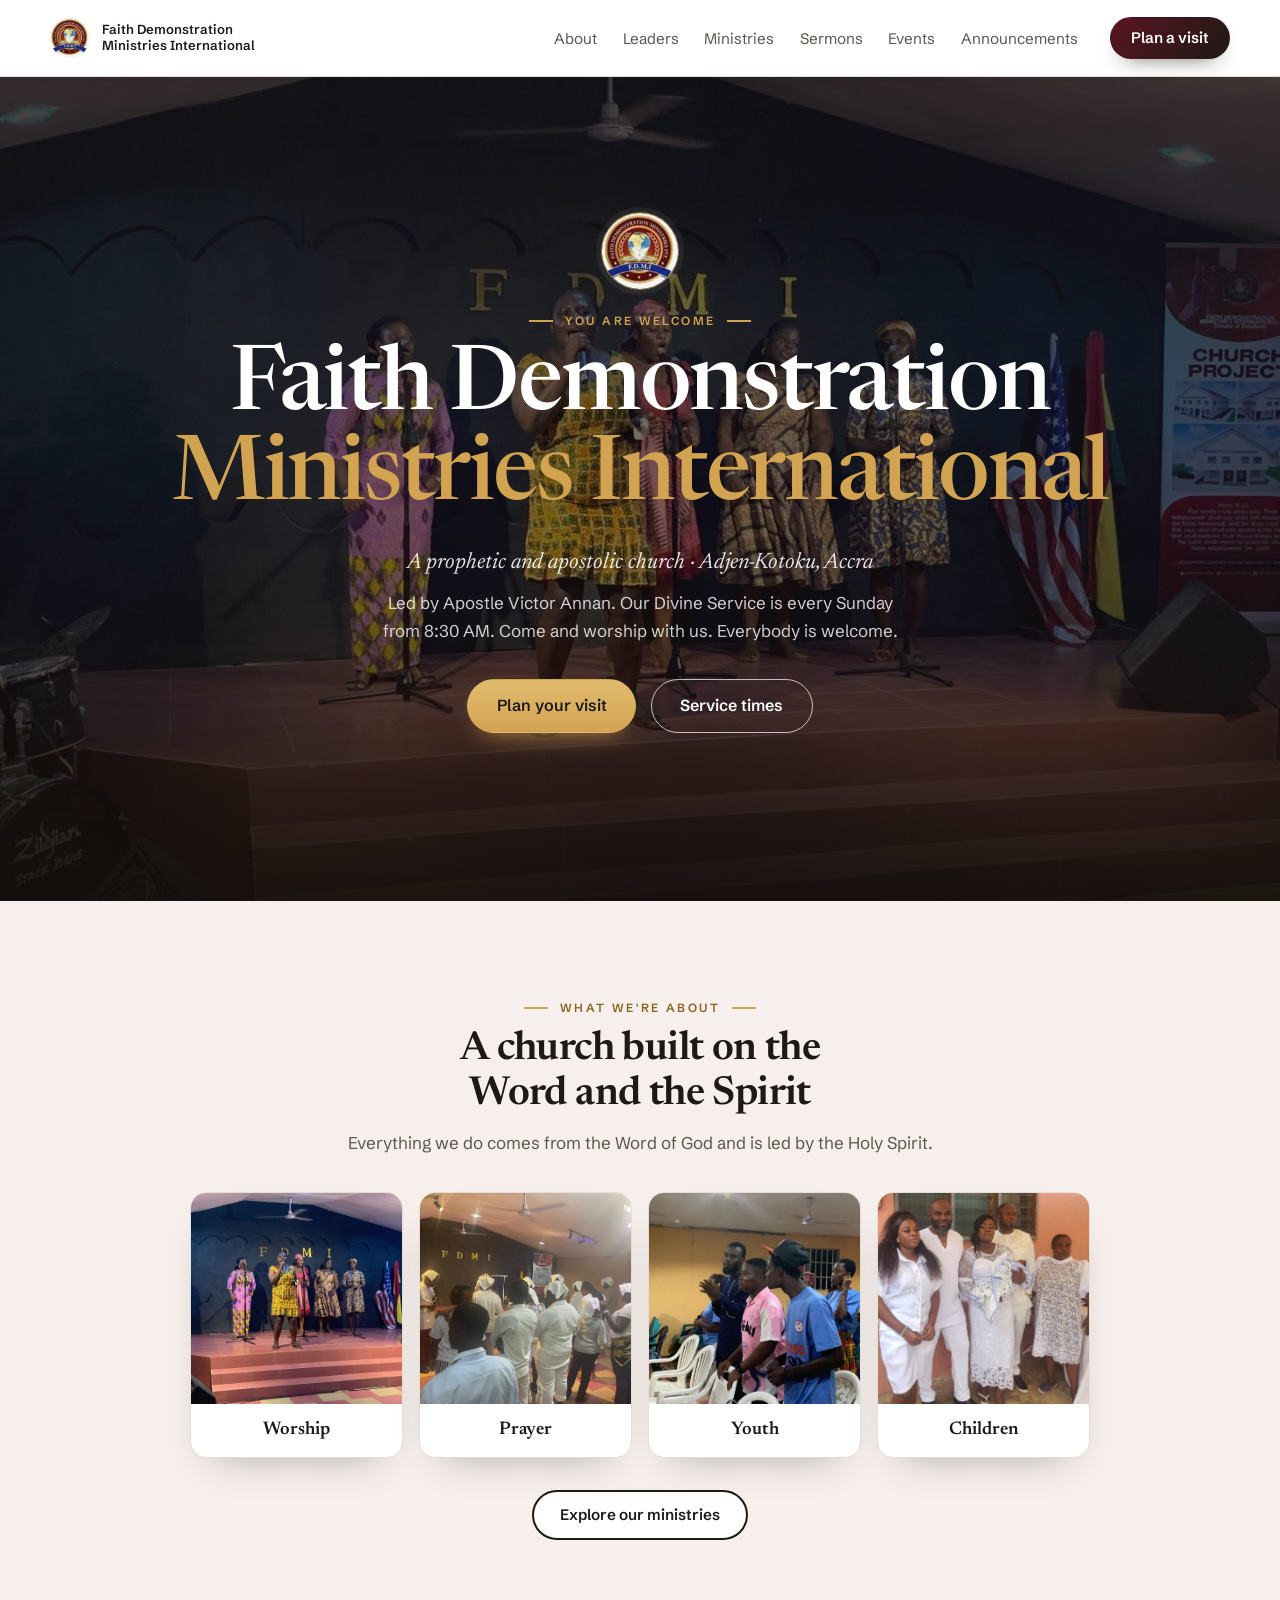
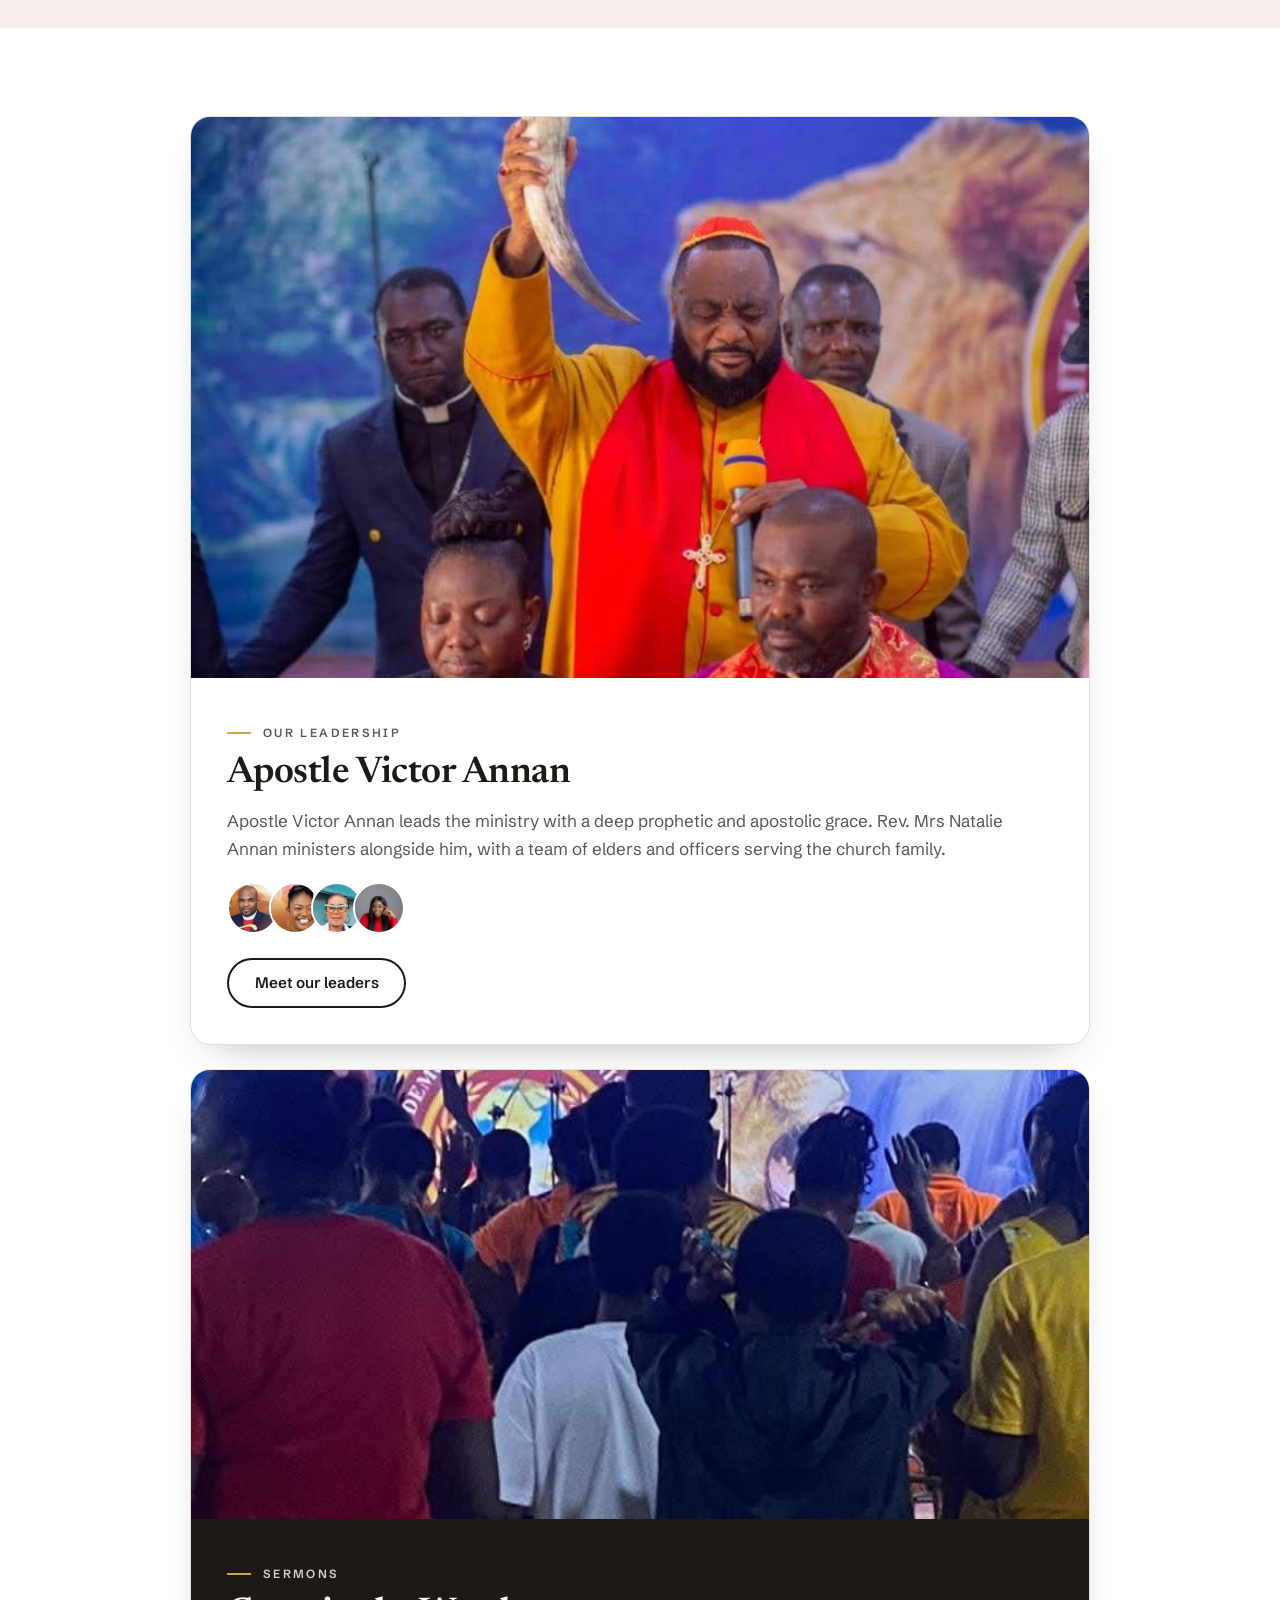
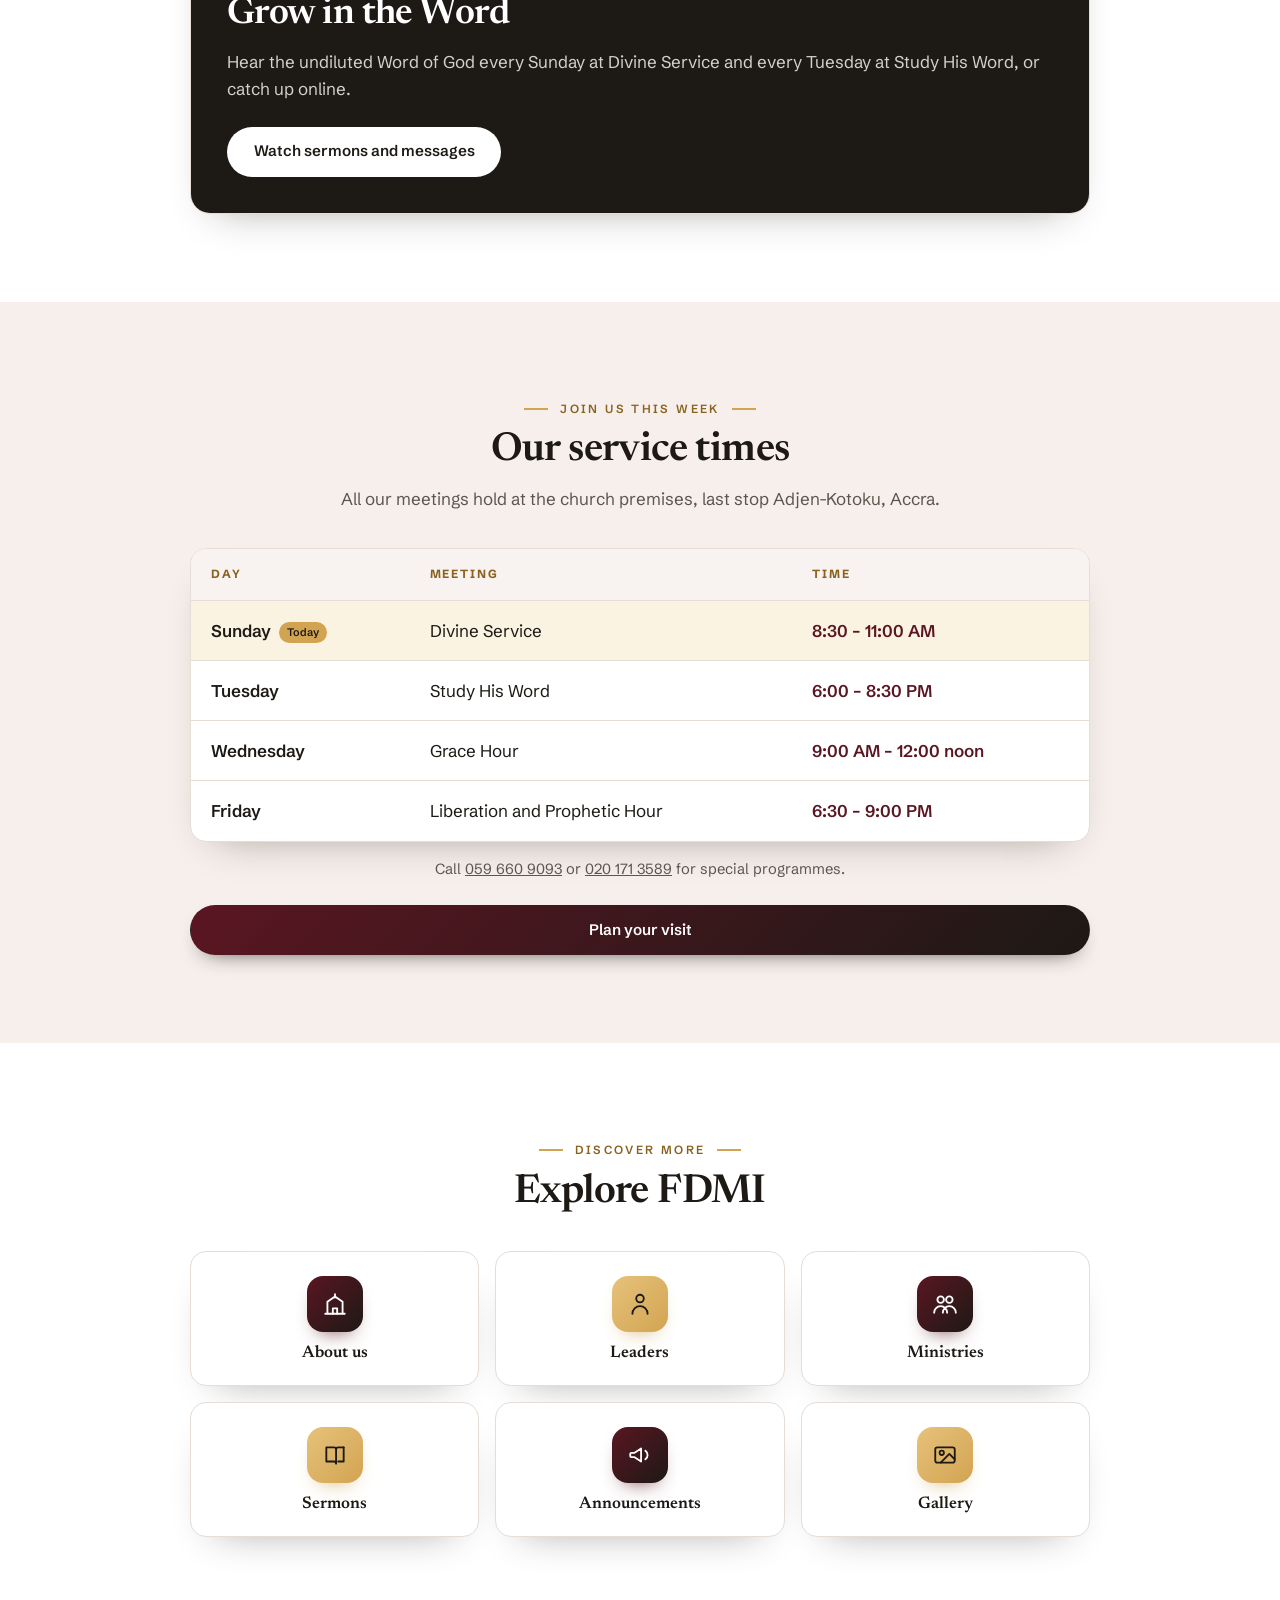
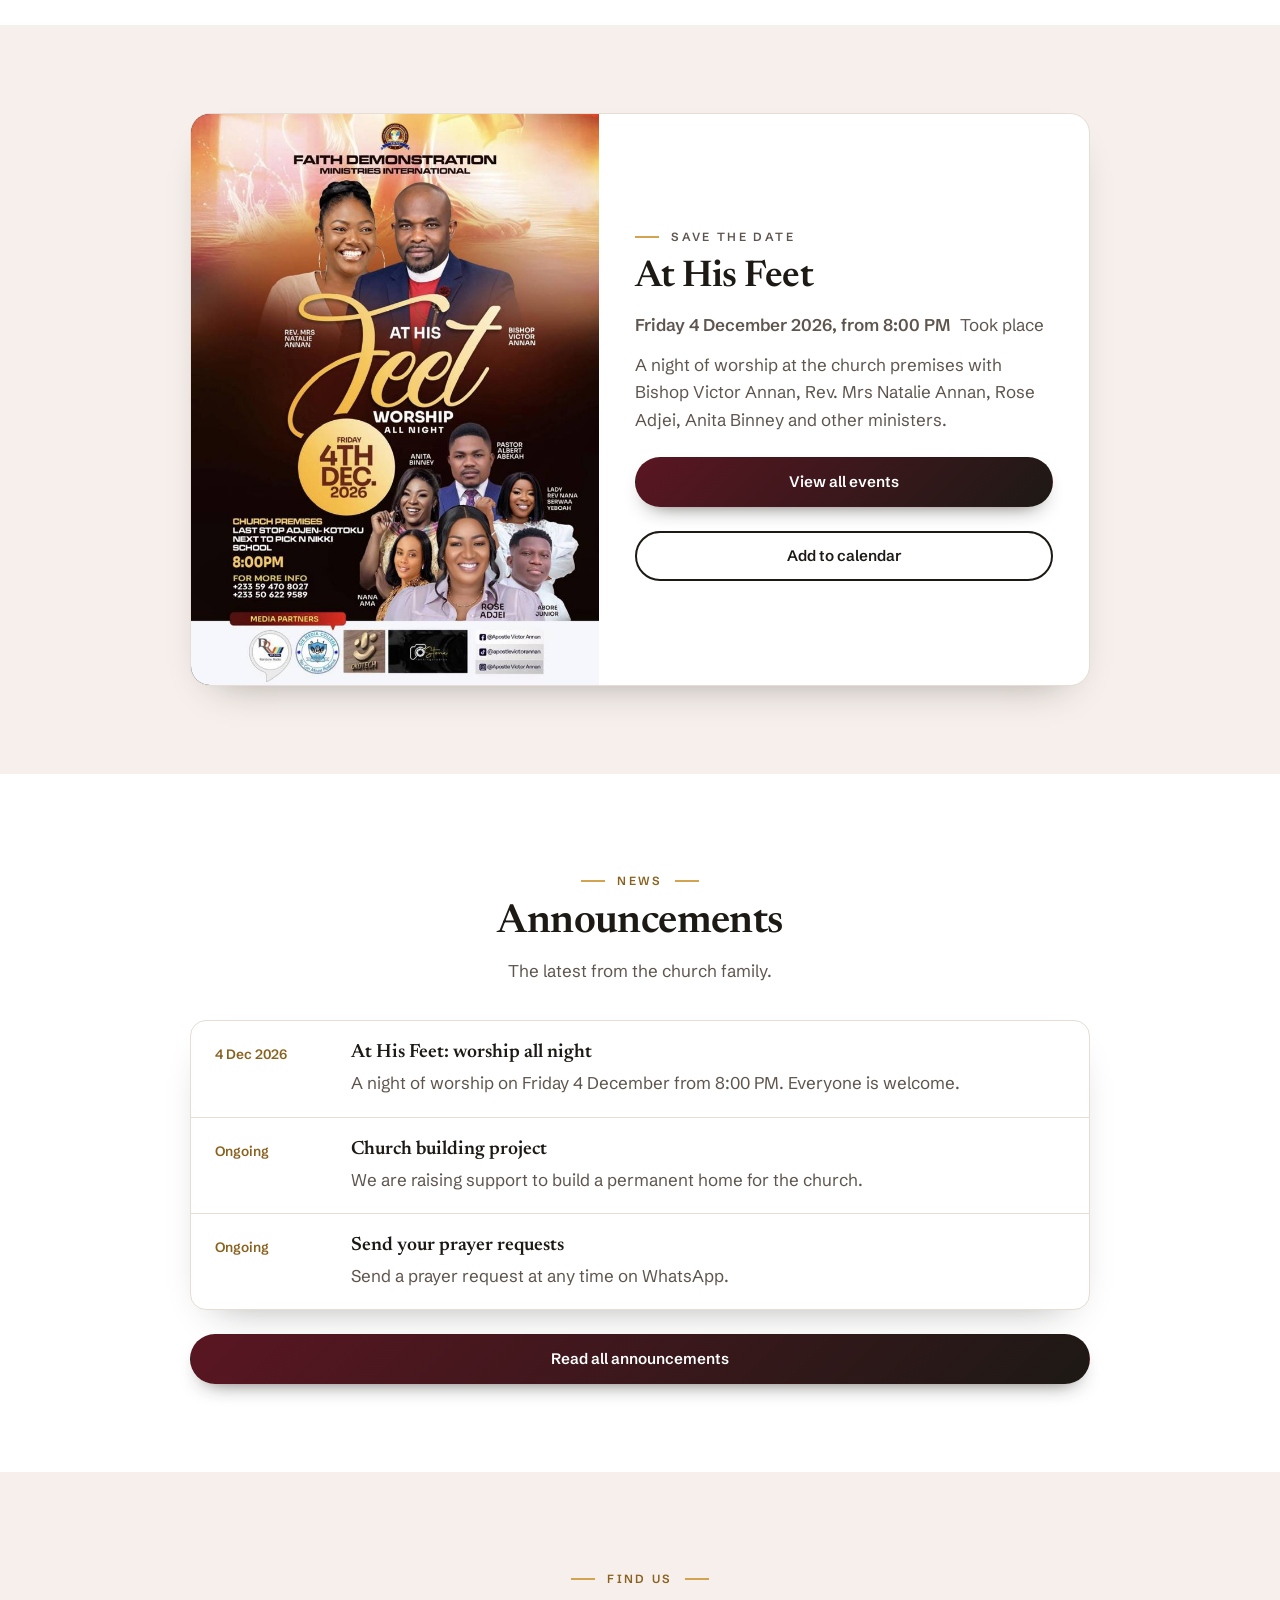
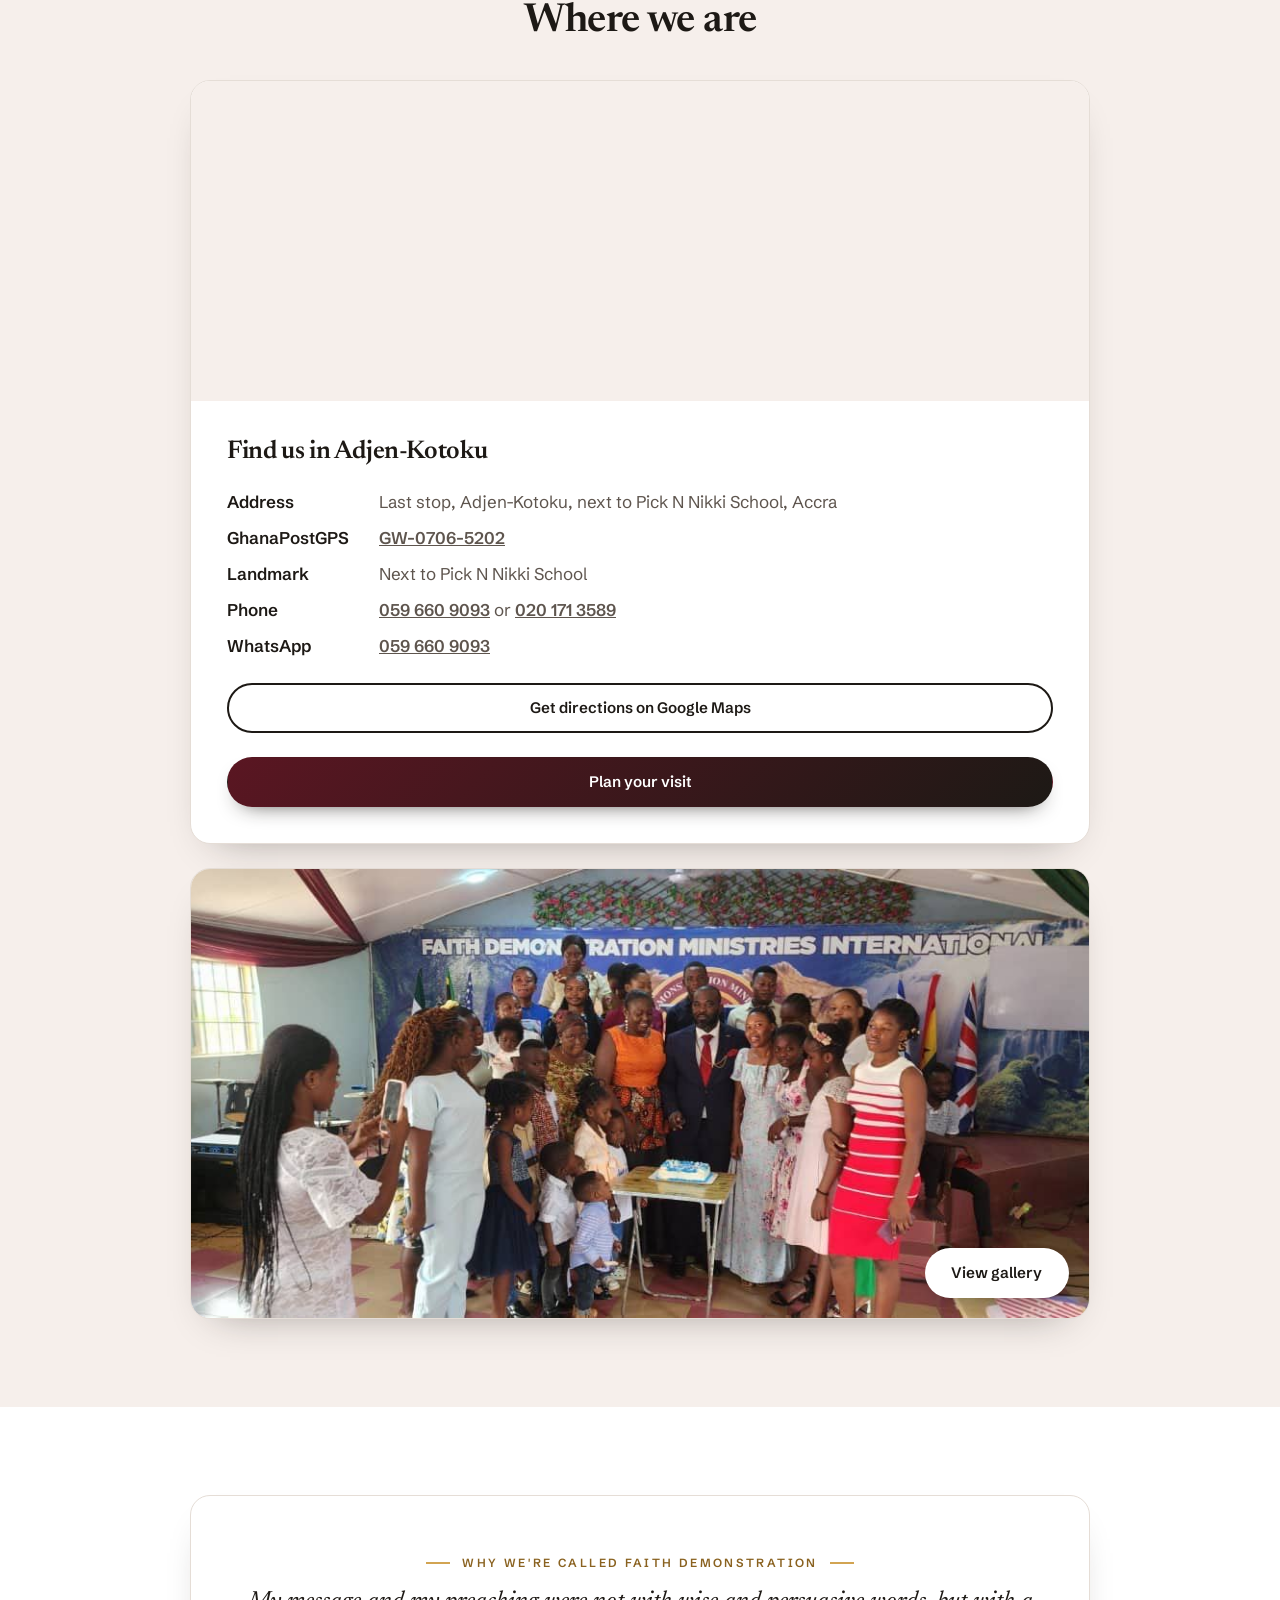
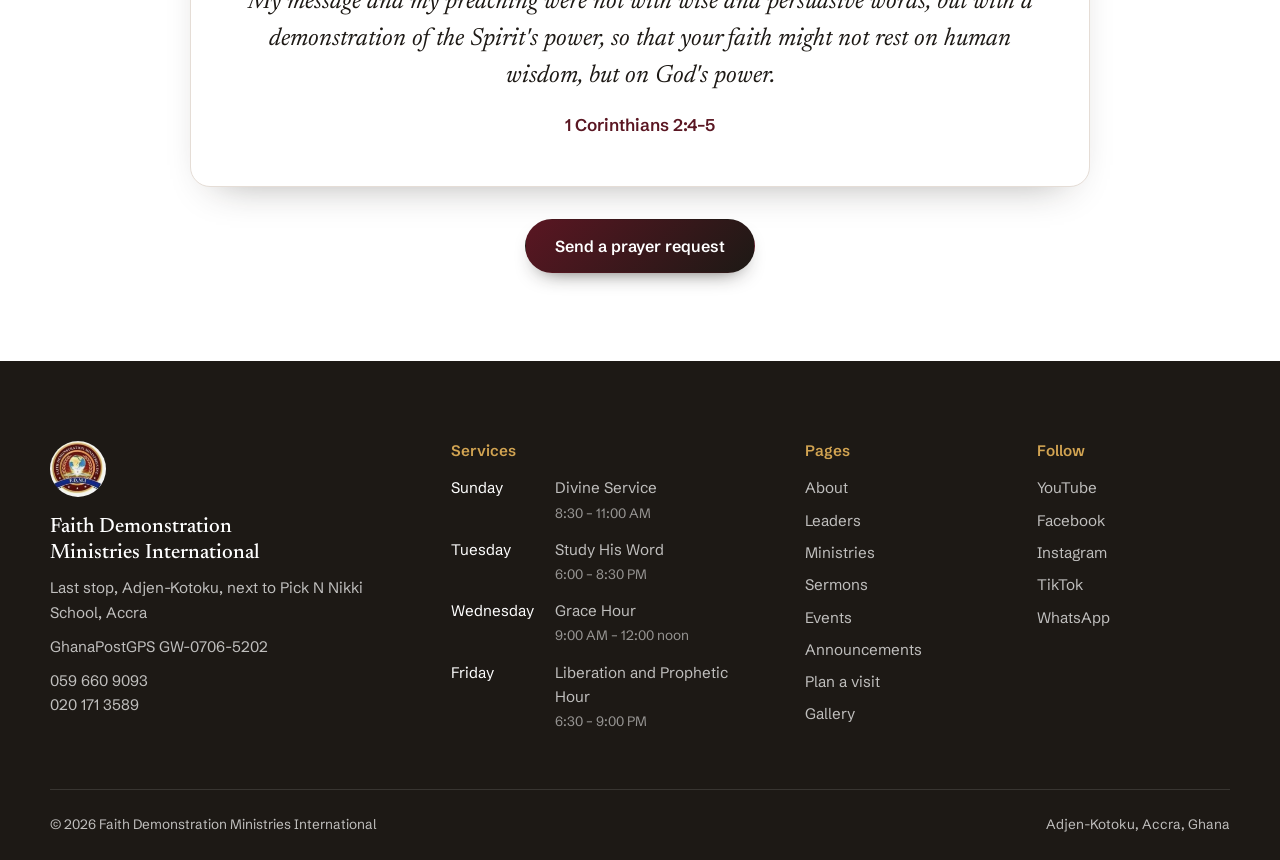
==== commit ba2806ea: "Lay out the home page like the reference: centred headings, cards, pill buttons Each section now has" ====
--- a/index.html
+++ b/index.html
@@ -199,216 +199,184 @@
   <img class="hero-img" src="assets/photos/worship-team.jpg" alt="The worship team leading praise in front of the gold F D M I letters" width="1280" height="960" fetchpriority="high">
   <div class="container hero-content">
     <img class="hero-crest" src="assets/fdmi-crest.jpg" alt="" width="76" height="76">
-    <p class="hero-place">Adjen-Kotoku, Accra</p>
-    <h1>Faith Demonstration<br>Ministries International</h1>
-    <p class="hero-sub">A prophetic and apostolic church led by Apostle Victor Annan. Come as you are.</p>
+    <p class="kicker kicker-light">You are welcome</p>
+    <h1>Faith Demonstration<br><span>Ministries International</span></h1>
+    <p class="hero-sub">A prophetic and apostolic church &middot; Adjen-Kotoku, Accra</p>
+    <p class="hero-copy">Led by Apostle Victor Annan. Our Divine Service is every Sunday from 8:30 AM. Come and worship with us. Everybody is welcome.</p>
     <div class="hero-actions">
       <a class="btn btn-gold btn-lg" href="visit.html">Plan your visit</a>
       <a class="btn btn-ghost btn-lg" href="#times">Service times</a>
     </div>
   </div>
-  <p class="hero-foot">Join us on Sunday for Divine Service at 8:30 AM</p>
-</section>
-
-<section class="section" id="times">
-  <div class="container">
-    <div class="sec-head">
-      <h2><a href="visit.html#times">Service times</a></h2>
-      <a class="btn btn-line btn-sm" href="visit.html#times">Plan your visit</a>
-    </div>
-    <ul class="week-grid">
-      <li data-day="0">
-        <span class="t-day">Sunday</span>
-        <span class="t-name">Divine Service</span>
-        <span class="t-time">8:30 – 11:00 AM</span>
-      </li>
-      <li data-day="2">
-        <span class="t-day">Tuesday</span>
-        <span class="t-name">Study His Word</span>
-        <span class="t-time">6:00 – 8:30 PM</span>
-      </li>
-      <li data-day="3">
-        <span class="t-day">Wednesday</span>
-        <span class="t-name">Grace Hour</span>
-        <span class="t-time">9:00 AM – 12:00 noon</span>
-      </li>
-      <li data-day="5">
-        <span class="t-day">Friday</span>
-        <span class="t-name">Liberation and Prophetic Hour</span>
-        <span class="t-time">6:30 – 9:00 PM</span>
-      </li>
-    </ul>
-    <div class="sec-foot"><a class="btn btn-line" href="visit.html#times">Plan your visit</a></div>
-  </div>
-</section>
-
-<section class="section section-tint">
-  <div class="container">
-    <div class="sec-head">
-      <h2><a href="about.html">About the church</a></h2>
-      <a class="btn btn-line btn-sm" href="about.html">About the church</a>
-    </div>
-    <div class="split split-fill">
-      <div class="split-text">
-        <p class="lead">We are a family of believers who gather to worship, to hear the undiluted Word of God and to see it at work in everyday lives.</p>
-        <p>Our vision is to raise an indigenous and self-supporting church, and to demonstrate the love of God in our generation. Whether you have walked with Jesus for years or are only beginning to ask questions, there is a seat for you.</p>
-        <a class="btn btn-dark" href="about.html">Our vision and mission</a>
-      </div>
-      <a class="fill-photo" href="about.html" tabindex="-1" aria-hidden="true"><img src="assets/photos/sunday-service.jpg" alt="" loading="lazy" style="object-position:40% 50%"></a>
-    </div>
-  </div>
-</section>
-
-<section class="feature-band">
-  <a class="band-photo" href="leaders.html" tabindex="-1" aria-hidden="true"><img src="assets/photos/consecration.jpg" alt="" loading="lazy" style="object-position:50% 25%"></a>
-  <div class="feature-band-text">
-    <h2><a href="leaders.html">Leaders</a></h2>
-    <p>The ministry is led by Apostle Victor Annan, with Rev. Mrs Natalie Annan ministering alongside him and a team of elders and officers serving the church family.</p>
-    <ul class="faces" aria-hidden="true">
-      <li><img src="assets/victor-annan.jpg" alt="" loading="lazy"></li>
-      <li><img src="assets/natalie-annan.jpg" alt="" loading="lazy"></li>
-      <li><img src="assets/people/church-elder.jpg" alt="" loading="lazy"></li>
-      <li><img src="assets/people/church-secretary.jpg" alt="" loading="lazy"></li>
-    </ul>
-    <a class="btn btn-gold" href="leaders.html">Meet our leaders</a>
-  </div>
-</section>
-
-<section class="section">
-  <div class="container">
-    <div class="sec-head">
-      <h2><a href="ministries.html">Ministries</a></h2>
-      <a class="btn btn-line btn-sm" href="ministries.html">Explore ministries</a>
-    </div>
-    <div class="tiles">
-      <a class="tile" href="ministries.html#worship"><img src="assets/photos/worship-team.jpg" alt="" loading="lazy" style="object-position:50% 45%"><span>Worship</span></a>
-      <a class="tile" href="ministries.html#prayer"><img src="assets/photos/white-service-4.jpg" alt="" loading="lazy" style="object-position:50% 50%"><span>Prayer</span></a>
-      <a class="tile" href="ministries.html#youth"><img src="assets/photos/youth-night.jpg" alt="" loading="lazy" style="object-position:50% 40%"><span>Youth</span></a>
-      <a class="tile" href="ministries.html#children"><img src="assets/photos/child-dedication.jpg" alt="" loading="lazy" style="object-position:50% 25%"><span>Children</span></a>
-    </div>
-    <div class="sec-foot"><a class="btn btn-line" href="ministries.html">Explore ministries</a></div>
-  </div>
-</section>
-
-<section class="section section-tint">
-  <div class="container">
-    <div class="sec-head">
-      <h2><a href="sermons.html">Sermons</a></h2>
-      <a class="btn btn-line btn-sm" href="sermons.html">Watch sermons</a>
-    </div>
-    <div class="split split-fill split-photo-left">
-      <a class="fill-photo" href="sermons.html" tabindex="-1" aria-hidden="true"><img src="assets/photos/hands-raised.jpg" alt="" loading="lazy"></a>
-      <div class="split-text">
-        <p class="lead">The undiluted Word of God, preached every Sunday at Divine Service and taught every Tuesday at Study His Word.</p>
-        <ul class="mini-times">
-          <li><span>Sunday</span>Divine Service, 8:30 AM</li>
-          <li><span>Tuesday</span>Study His Word, 6:00 PM</li>
+</section>
+
+<section class="h-sec h-tint">
+  <div class="narrow">
+    <header class="head-c">
+      <p class="kicker">What we're about</p>
+      <h2>A church built on the Word and the Spirit</h2>
+      <p class="head-sub">Everything we do comes from the Word of God and is led by the Holy Spirit.</p>
+    </header>
+    <div class="img-cards">
+      <a class="card img-card" href="ministries.html#worship"><img src="assets/photos/worship-team.jpg" alt="" loading="lazy" style="object-position:50% 45%"><span>Worship</span></a>
+      <a class="card img-card" href="ministries.html#prayer"><img src="assets/photos/white-service-4.jpg" alt="" loading="lazy" style="object-position:50% 50%"><span>Prayer</span></a>
+      <a class="card img-card" href="ministries.html#youth"><img src="assets/photos/youth-night.jpg" alt="" loading="lazy" style="object-position:50% 40%"><span>Youth</span></a>
+      <a class="card img-card" href="ministries.html#children"><img src="assets/photos/child-dedication.jpg" alt="" loading="lazy" style="object-position:50% 25%"><span>Children</span></a>
+    </div>
+    <div class="h-actions"><a class="btn btn-outline" href="ministries.html">Explore our ministries</a></div>
+  </div>
+</section>
+
+<section class="h-sec">
+  <div class="narrow">
+    <article class="card leader-card">
+      <a href="leaders.html" class="leader-card-img" tabindex="-1" aria-hidden="true"><img src="assets/photos/consecration.jpg" alt="" loading="lazy"></a>
+      <div class="card-body">
+        <p class="kicker kicker-left">Our leadership</p>
+        <h2>Apostle Victor Annan</h2>
+        <p>Apostle Victor Annan leads the ministry with a deep prophetic and apostolic grace. Rev. Mrs Natalie Annan ministers alongside him, with a team of elders and officers serving the church family.</p>
+        <ul class="faces" aria-hidden="true">
+          <li><img src="assets/victor-annan.jpg" alt="" loading="lazy"></li>
+          <li><img src="assets/natalie-annan.jpg" alt="" loading="lazy"></li>
+          <li><img src="assets/people/church-elder.jpg" alt="" loading="lazy"></li>
+          <li><img src="assets/people/church-secretary.jpg" alt="" loading="lazy"></li>
         </ul>
-        <p>Missed a service? Catch up on our YouTube and Facebook pages.</p>
-        <a class="btn btn-dark" href="sermons.html">Watch and listen</a>
-      </div>
-    </div>
-  </div>
-</section>
-
-<section class="section">
-  <div class="container">
-    <div class="sec-head">
-      <h2><a href="events.html">Events</a></h2>
-      <a class="btn btn-line btn-sm" href="events.html">View events</a>
-    </div>
-    <article class="event event-full" id="at-his-feet" data-start="2026-12-04T20:00:00Z" data-end="2026-12-05T05:00:00Z">
-      <a class="event-flyer" href="assets/at-his-feet-flyer.jpg" data-lightbox>
-        <img src="assets/at-his-feet-flyer.jpg" alt="At His Feet flyer: worship all night, Friday 4th December 2026, 8:00 PM" width="720" height="1007" loading="lazy">
-      </a>
-      <div class="event-body">
-        <p class="event-date"><time datetime="2026-12-04T20:00">Friday 4 December 2026</time><span data-countdown></span></p>
-        <h3 class="event-title">At His Feet</h3>
-        <p class="event-kind">Worship all night</p>
-        <dl class="event-meta">
-          <div><dt>Time</dt><dd>From 8:00 PM</dd></div>
-          <div><dt>Place</dt><dd>Church premises, last stop Adjen-Kotoku, next to Pick N Nikki School</dd></div>
-        </dl>
-        <p class="event-with"><span>Ministering</span> Bishop Victor Annan, Rev. Mrs Natalie Annan, Rose Adjei, Anita Binney, Pastor Albert Abekah, Lady Rev. Nana Serwaa Yeboah, Nana Ama and Abore Junior</p>
-        <div class="actions">
-          <a class="btn btn-dark" href="events.html">Event details</a>
-          <a class="btn btn-line" data-ics href="#" download="at-his-feet.ics">Add to calendar</a>
-        </div>
+        <a class="btn btn-outline" href="leaders.html">Meet our leaders</a>
       </div>
     </article>
-  </div>
-</section>
-
-<section class="section section-tint">
-  <div class="container">
-    <div class="sec-head">
-      <h2><a href="announcements.html">Announcements</a></h2>
-      <a class="btn btn-line btn-sm" href="announcements.html">Read announcements</a>
-    </div>
-    <div class="notice-cols">
-      <a class="notice-col" href="announcements.html#at-his-feet-worship-all-night">
-        <p class="notice-date">4 Dec 2026</p>
-        <h3>At His Feet: worship all night</h3>
-        <p>A night of worship on Friday 4 December from 8:00 PM. Everyone is welcome.</p>
-        <span class="notice-more">Read more</span>
+
+    <article class="card sermon-card">
+      <a href="sermons.html" class="sermon-card-img" tabindex="-1" aria-hidden="true"><img src="assets/photos/hands-raised.jpg" alt="" loading="lazy"></a>
+      <div class="card-body card-dark">
+        <p class="kicker kicker-left kicker-light">Sermons</p>
+        <h2>Grow in the Word</h2>
+        <p>Hear the undiluted Word of God every Sunday at Divine Service and every Tuesday at Study His Word, or catch up online.</p>
+        <a class="btn btn-white" href="sermons.html">Watch sermons and messages</a>
+      </div>
+    </article>
+  </div>
+</section>
+
+<section class="h-sec h-tint" id="times">
+  <div class="narrow">
+    <header class="head-c">
+      <p class="kicker">Join us this week</p>
+      <h2>Our service times</h2>
+      <p class="head-sub">All our meetings hold at the church premises, last stop Adjen-Kotoku, Accra.</p>
+    </header>
+    <div class="card table-card">
+      <table class="times-table">
+        <thead><tr><th scope="col">Day</th><th scope="col">Meeting</th><th scope="col">Time</th></tr></thead>
+        <tbody>
+        <tr data-day="0"><th scope="row">Sunday</th><td>Divine Service</td><td class="t-time">8:30 – 11:00 AM</td></tr>
+        <tr data-day="2"><th scope="row">Tuesday</th><td>Study His Word</td><td class="t-time">6:00 – 8:30 PM</td></tr>
+        <tr data-day="3"><th scope="row">Wednesday</th><td>Grace Hour</td><td class="t-time">9:00 AM – 12:00 noon</td></tr>
+        <tr data-day="5"><th scope="row">Friday</th><td>Liberation and Prophetic Hour</td><td class="t-time">6:30 – 9:00 PM</td></tr>
+        </tbody>
+      </table>
+    </div>
+    <p class="table-note">Call <a href="tel:+233596609093">059 660 9093</a> or <a href="tel:+233201713589">020 171 3589</a> for special programmes.</p>
+    <a class="btn btn-dark btn-block" href="visit.html">Plan your visit</a>
+  </div>
+</section>
+
+<section class="h-sec">
+  <div class="narrow">
+    <header class="head-c">
+      <p class="kicker">Discover more</p>
+      <h2>Explore FDMI</h2>
+    </header>
+    <div class="explore">
+      <a class="card explore-item" href="about.html"><span class="explore-icon"><svg viewBox="0 0 24 24" aria-hidden="true"><path d="M3 21h18M5 21V10l7-5 7 5v11"/><path d="M10 21v-5h4v5M12 3v3"/></svg></span>About us</a>
+      <a class="card explore-item" href="leaders.html"><span class="explore-icon explore-gold"><svg viewBox="0 0 24 24" aria-hidden="true"><circle cx="12" cy="7" r="3.5"/><path d="M5 21a7 7 0 0 1 14 0"/></svg></span>Leaders</a>
+      <a class="card explore-item" href="ministries.html"><span class="explore-icon"><svg viewBox="0 0 24 24" aria-hidden="true"><circle cx="8" cy="8" r="3"/><circle cx="16" cy="8" r="3"/><path d="M2 20a6 6 0 0 1 12 0M10 20a6 6 0 0 1 12 0"/></svg></span>Ministries</a>
+      <a class="card explore-item" href="sermons.html"><span class="explore-icon explore-gold"><svg viewBox="0 0 24 24" aria-hidden="true"><path d="M4 5h7a2 2 0 0 1 2 2v13a2 2 0 0 0-2-2H4zM20 5h-5a2 2 0 0 0-2 2"/><path d="M20 5v13h-5"/></svg></span>Sermons</a>
+      <a class="card explore-item" href="announcements.html"><span class="explore-icon"><svg viewBox="0 0 24 24" aria-hidden="true"><path d="M3 11v2a1 1 0 0 0 1 1h3l6 4V6L7 10H4a1 1 0 0 0-1 1z"/><path d="M17 8a5 5 0 0 1 0 8"/></svg></span>Announcements</a>
+      <a class="card explore-item" href="gallery.html"><span class="explore-icon explore-gold"><svg viewBox="0 0 24 24" aria-hidden="true"><rect x="3" y="5" width="18" height="14" rx="2"/><circle cx="9" cy="10" r="2"/><path d="M21 16l-5-5-8 8"/></svg></span>Gallery</a>
+    </div>
+  </div>
+</section>
+
+<section class="h-sec h-tint">
+  <div class="narrow">
+    <article class="card event-card" data-start="2026-12-04T20:00:00Z" data-end="2026-12-05T05:00:00Z">
+      <a class="event-card-img" href="assets/at-his-feet-flyer.jpg" data-lightbox><img src="assets/at-his-feet-flyer.jpg" alt="At His Feet flyer: worship all night, Friday 4th December 2026, 8:00 PM" loading="lazy"></a>
+      <div class="card-body">
+        <p class="kicker kicker-left">Save the date</p>
+        <h2>At His Feet</h2>
+        <p class="event-when"><time datetime="2026-12-04T20:00">Friday 4 December 2026, from 8:00 PM</time> <span data-countdown></span></p>
+        <p>A night of worship at the church premises with Bishop Victor Annan, Rev. Mrs Natalie Annan, Rose Adjei, Anita Binney and other ministers.</p>
+        <a class="btn btn-dark btn-block" href="events.html">View all events</a>
+        <a class="btn btn-outline btn-block" data-ics href="#" download="at-his-feet.ics">Add to calendar</a>
+      </div>
+    </article>
+  </div>
+</section>
+
+<section class="h-sec">
+  <div class="narrow">
+    <header class="head-c">
+      <p class="kicker">News</p>
+      <h2>Announcements</h2>
+      <p class="head-sub">The latest from the church family.</p>
+    </header>
+    <div class="card list-card">
+      <a class="list-row" href="announcements.html#at-his-feet-worship-all-night">
+        <span class="list-date">4 Dec 2026</span>
+        <span class="list-text"><strong>At His Feet: worship all night</strong>A night of worship on Friday 4 December from 8:00 PM. Everyone is welcome.</span>
       </a>
-      <a class="notice-col" href="announcements.html#church-building-project">
-        <p class="notice-date">Ongoing</p>
-        <h3>Church building project</h3>
-        <p>We are raising support to build a permanent home for the church.</p>
-        <span class="notice-more">Read more</span>
+      <a class="list-row" href="announcements.html#church-building-project">
+        <span class="list-date">Ongoing</span>
+        <span class="list-text"><strong>Church building project</strong>We are raising support to build a permanent home for the church.</span>
       </a>
-      <a class="notice-col" href="announcements.html#send-your-prayer-requests">
-        <p class="notice-date">Ongoing</p>
-        <h3>Send your prayer requests</h3>
-        <p>Send a prayer request at any time on WhatsApp.</p>
-        <span class="notice-more">Read more</span>
+      <a class="list-row" href="announcements.html#send-your-prayer-requests">
+        <span class="list-date">Ongoing</span>
+        <span class="list-text"><strong>Send your prayer requests</strong>Send a prayer request at any time on WhatsApp.</span>
       </a>
     </div>
-    <div class="sec-foot"><a class="btn btn-line" href="announcements.html">Read announcements</a></div>
-  </div>
-</section>
-
-<section class="section">
-  <div class="container">
-    <div class="sec-head">
-      <h2><a href="gallery.html">Gallery</a></h2>
-      <a class="btn btn-line btn-sm" href="gallery.html">Open the gallery</a>
-    </div>
-    <div class="mosaic">
-      <a href="gallery.html" class="mosaic-1"><img src="assets/photos/church-family.jpg" alt="The FDMI family together" loading="lazy" style="object-position:50% 40%"></a>
-      <a href="gallery.html" class="mosaic-2"><img src="assets/photos/white-service-1.jpg" alt="In white, before the Lord" loading="lazy" style="object-position:50% 50%"></a>
-      <a href="gallery.html" class="mosaic-3"><img src="assets/photos/youth.jpg" alt="Our young people" loading="lazy" style="object-position:50% 40%"></a>
-      <a href="gallery.html" class="mosaic-4"><img src="assets/photos/fellowship-in-white.jpg" alt="Fellowship in white" loading="lazy" style="object-position:50% 15%"></a>
-      <a href="gallery.html" class="mosaic-5"><img src="assets/photos/child-dedication.jpg" alt="Child dedication" loading="lazy" style="object-position:50% 25%"></a>
-    </div>
-    <div class="sec-foot"><a class="btn btn-line" href="gallery.html">Open the gallery</a></div>
-  </div>
-</section>
-
-<section class="section section-tint">
-  <div class="container">
-    <div class="sec-head">
-      <h2><a href="visit.html">Plan a visit</a></h2>
-      <a class="btn btn-line btn-sm" href="visit.html">Plan your visit</a>
-    </div>
-    <div class="split split-fill visit-teaser">
-      <div class="split-text">
-        <p class="address">Last stop, Adjen-Kotoku, next to Pick N Nikki School, Accra</p>
+    <a class="btn btn-dark btn-block" href="announcements.html">Read all announcements</a>
+  </div>
+</section>
+
+<section class="h-sec h-tint">
+  <div class="narrow">
+    <header class="head-c">
+      <p class="kicker">Find us</p>
+      <h2>Where we are</h2>
+    </header>
+    <article class="card find-card">
+      <div class="map">
+    <iframe title="Map showing Faith Demonstration Ministries International, Adzen, Ga West" src="https://maps.google.com/maps?q=5.74170883,-0.35696792&amp;z=16&amp;output=embed" loading="lazy" referrerpolicy="no-referrer-when-downgrade"></iframe>
+  </div>
+      <div class="card-body">
+        <h3>Find us in Adjen-Kotoku</h3>
         <dl class="facts">
+          <div><dt>Address</dt><dd>Last stop, Adjen-Kotoku, next to Pick N Nikki School, Accra</dd></div>
           <div><dt>GhanaPostGPS</dt><dd><a href="https://ghanapostgps.com/map/?gps=GW07065202">GW-0706-5202</a></dd></div>
+          <div><dt>Landmark</dt><dd>Next to Pick N Nikki School</dd></div>
           <div><dt>Phone</dt><dd><a href="tel:+233596609093">059 660 9093</a> or <a href="tel:+233201713589">020 171 3589</a></dd></div>
           <div><dt>WhatsApp</dt><dd><a href="https://wa.me/233596609093">059 660 9093</a></dd></div>
         </dl>
-        <div class="actions">
-          <a class="btn btn-dark" href="https://www.google.com/maps/dir/?api=1&amp;destination=5.74170883,-0.35696792">Get directions</a>
-          <a class="btn btn-line" href="visit.html">What to expect</a>
-        </div>
+        <a class="btn btn-outline btn-block" href="https://www.google.com/maps/dir/?api=1&amp;destination=5.74170883,-0.35696792">Get directions on Google Maps</a>
+        <a class="btn btn-dark btn-block" href="visit.html">Plan your visit</a>
       </div>
-      <div class="map">
-    <iframe title="Map showing Faith Demonstration Ministries International, Adzen, Ga West" src="https://maps.google.com/maps?q=5.74170883,-0.35696792&amp;z=16&amp;output=embed" loading="lazy" referrerpolicy="no-referrer-when-downgrade"></iframe>
-  </div>
-    </div>
+    </article>
+
+    <a class="card gallery-card" href="gallery.html">
+      <img src="assets/photos/church-family.jpg" alt="The FDMI family together in front of the church banner" loading="lazy">
+      <span class="btn btn-white">View gallery</span>
+    </a>
+  </div>
+</section>
+
+<section class="h-sec">
+  <div class="narrow">
+    <figure class="card quote-card">
+      <p class="kicker">Why we're called Faith Demonstration</p>
+      <blockquote>My message and my preaching were not with wise and persuasive words, but with a demonstration of the Spirit's power, so that your faith might not rest on human wisdom, but on God's power.</blockquote>
+      <figcaption>1 Corinthians 2:4–5</figcaption>
+    </figure>
+    <div class="h-actions"><a class="btn btn-dark btn-lg" href="https://wa.me/233596609093?text=Hello%2C%20I%20would%20like%20to%20send%20a%20prayer%20request.">Send a prayer request</a></div>
   </div>
 </section>
 <div class="lightbox" id="lightbox" hidden>
--- a/styles.css
+++ b/styles.css
@@ -37,10 +37,10 @@
 .skip:focus { top: 1rem; }
 
 /* ---------- Buttons and links ---------- */
-.btn { display: inline-flex; align-items: center; justify-content: center; min-height: 48px; padding: .8rem 1.35rem; border-radius: 3px; border: 1px solid transparent; font: 600 .95rem/1.2 var(--sans); text-decoration: none; transition: background-color .15s, color .15s, border-color .15s; }
-.btn-dark { background: var(--ink); color: #fff; }
-.btn-dark:hover { background: #3a332d; }
-.btn-gold { background: var(--gold); color: var(--ink); }
+.btn { display: inline-flex; align-items: center; justify-content: center; gap: .5rem; min-height: 50px; padding: .85rem 1.6rem; border-radius: 999px; border: 1px solid transparent; font: 600 .95rem/1.2 var(--sans); text-decoration: none; transition: background-color .15s, color .15s, border-color .15s; }
+.btn-dark { background: linear-gradient(135deg, var(--wine) 0%, var(--ink) 100%); color: #fff; box-shadow: 0 10px 22px -14px rgba(29, 25, 21, .9); }
+.btn-dark:hover { background: var(--ink); }
+.btn-gold { background: linear-gradient(180deg, #e2bb6e 0%, var(--gold) 100%); color: var(--ink); box-shadow: 0 12px 26px -14px rgba(210, 164, 82, .9); }
 .btn-gold:hover { background: #e0b66a; }
 .btn-line { border-color: var(--ink); color: var(--ink); }
 .btn-line:hover { background: var(--ink); color: #fff; }
@@ -56,7 +56,7 @@
 .actions { display: flex; flex-wrap: wrap; align-items: center; gap: 1rem 1.75rem; }
 
 /* ---------- Header ---------- */
-.site-header { position: sticky; top: 0; z-index: 50; background: rgba(255, 255, 255, .97); border-bottom: 1px solid var(--line); }
+.site-header { position: sticky; top: 0; z-index: 50; background: #fff; border-bottom: 1px solid var(--line); box-shadow: 0 6px 18px -14px rgba(29, 25, 21, .35); }
 .header-inner { height: var(--header-h); display: flex; align-items: center; gap: 2rem; }
 .logo { display: flex; align-items: center; gap: .75rem; text-decoration: none; flex-shrink: 0; }
 .logo img { width: 40px; height: 40px; border-radius: 50%; }
@@ -66,7 +66,7 @@
 .site-nav ul a { text-decoration: none; font-size: .95rem; color: var(--ink-soft); padding-block: .4rem; border-bottom: 2px solid transparent; }
 .site-nav ul a:hover { color: var(--ink); }
 .site-nav ul a[aria-current="page"] { color: var(--ink); border-bottom-color: var(--gold); }
-.nav-visit { min-height: 42px; padding: .6rem 1.1rem; }
+.nav-visit { min-height: 42px; padding: .55rem 1.25rem; }
 .menu-toggle { display: none; }
 
 /* ---------- Hero (its own full-screen section) ---------- */
@@ -333,6 +333,134 @@
 .event-full .event-flyer { align-self: stretch; }
 .event-full .event-flyer img { width: 100%; height: 100%; max-height: 620px; object-fit: cover; object-position: top; }
 
+
+/* ======================================================================
+   Home page: centred headings, cards and pill buttons
+   ====================================================================== */
+.btn-outline { border: 2px solid var(--ink); color: var(--ink); background: #fff; }
+.btn-outline:hover { background: var(--ink); color: #fff; }
+.btn-white { background: #fff; color: var(--ink); }
+.btn-white:hover { background: var(--gold); }
+.btn-block { display: flex; width: 100%; }
+.btn-block + .btn-block { margin-top: .75rem; }
+
+.kicker { display: inline-flex; align-items: center; gap: .75rem; font: 600 .74rem/1 var(--sans); letter-spacing: .2em; text-transform: uppercase; color: var(--gold-ink); margin-bottom: .9rem; }
+.kicker::before, .kicker::after { content: ""; width: 24px; height: 2px; background: var(--gold); }
+.kicker-left::after { display: none; }
+.kicker-light { color: var(--gold); }
+
+.h-sec { padding-block: clamp(3.5rem, 7vw, 5.5rem); }
+.h-tint { background: var(--tint); }
+.narrow { width: min(900px, 100% - 2 * var(--gutter)); margin-inline: auto; }
+.head-c { text-align: center; max-width: 40rem; margin: 0 auto 2.25rem; }
+.head-c h2 { font-weight: 600; font-size: clamp(1.75rem, 3.6vw, 2.5rem); }
+.head-sub { color: var(--ink-soft); margin-top: .7rem; }
+.h-actions { text-align: center; margin-top: 2rem; }
+
+.card { display: block; background: #fff; border: 1px solid var(--line); border-radius: 20px; overflow: hidden; box-shadow: 0 18px 40px -26px rgba(29, 25, 21, .45); text-decoration: none; color: inherit; }
+.card-body { padding: clamp(1.5rem, 4vw, 2.25rem); }
+.card-body h2 { font-weight: 600; font-size: clamp(1.7rem, 3.4vw, 2.3rem); margin-bottom: .8rem; }
+.card-body > p { color: var(--ink-soft); }
+.card-body > .btn { margin-top: 1.5rem; }
+.card-dark { background: var(--ink); color: #fff; }
+.card-dark > p { color: rgba(255, 255, 255, .8); }
+.narrow > .card + .card { margin-top: 1.5rem; }
+
+/* What we're about */
+.img-cards { display: grid; grid-template-columns: repeat(4, 1fr); gap: 1rem; }
+.img-card { border-radius: 16px; transition: transform .2s ease, box-shadow .2s ease; }
+.img-card img { width: 100%; aspect-ratio: 1 / 1; object-fit: cover; }
+.img-card span { display: block; padding: 1rem .75rem 1.1rem; text-align: center; font: 600 1.15rem var(--serif); }
+.img-card:hover { transform: translateY(-3px); box-shadow: 0 24px 44px -26px rgba(29, 25, 21, .55); }
+
+/* Leader and sermon cards */
+.leader-card-img img { width: 100%; aspect-ratio: 16 / 10; object-fit: cover; object-position: 50% 22%; }
+.leader-card .faces { margin-top: 1.25rem; }
+.leader-card .faces img { border-color: #fff; }
+.sermon-card-img img { width: 100%; aspect-ratio: 16 / 8; object-fit: cover; object-position: 50% 40%; }
+
+/* Service times table */
+.table-card { border-radius: 16px; }
+.times-table { width: 100%; border-collapse: collapse; }
+.times-table th, .times-table td { text-align: left; padding: 1rem 1.25rem; border-top: 1px solid var(--line); vertical-align: top; }
+.times-table thead th { border-top: 0; background: #f8f3f0; font-size: .74rem; letter-spacing: .16em; text-transform: uppercase; color: var(--gold-ink); }
+.times-table tbody th { font-weight: 600; }
+.times-table .t-time { font-weight: 600; color: var(--wine); white-space: nowrap; }
+.times-table tr.is-today { background: #fbf3e2; }
+.times-table tr.is-today th::after { content: "Today"; display: inline-block; margin-left: .5rem; padding: .1rem .5rem; border-radius: 999px; background: var(--gold); color: var(--ink); font-size: .68rem; font-weight: 600; vertical-align: 1px; }
+.table-note { text-align: center; color: var(--ink-soft); font-size: .92rem; margin: 1rem 0 1.5rem; }
+
+/* Explore */
+.explore { display: grid; grid-template-columns: repeat(3, 1fr); gap: 1rem; }
+.explore-item { display: flex; flex-direction: column; align-items: center; gap: .8rem; padding: 1.5rem 1rem; border-radius: 16px; font: 600 1.05rem var(--serif); text-align: center; transition: transform .2s ease; }
+.explore-item:hover { transform: translateY(-3px); }
+.explore-icon { display: grid; place-items: center; width: 56px; height: 56px; border-radius: 16px; color: #fff; background: linear-gradient(135deg, var(--wine), var(--ink)); box-shadow: 0 10px 20px -12px rgba(90, 22, 34, .9); }
+.explore-gold { color: var(--ink); background: linear-gradient(135deg, #e6c27a, var(--gold)); box-shadow: 0 10px 20px -12px rgba(210, 164, 82, .9); }
+.explore-icon svg { width: 26px; height: 26px; fill: none; stroke: currentColor; stroke-width: 1.7; stroke-linecap: round; stroke-linejoin: round; }
+
+/* Event card */
+.event-card { display: grid; grid-template-columns: 5fr 6fr; }
+.event-card-img { display: block; background: var(--ink); }
+.event-card-img img { width: 100%; height: 100%; object-fit: cover; object-position: top; }
+.event-card .card-body { align-self: center; }
+.event-when { font-weight: 600; color: var(--wine); margin-bottom: .8rem; }
+.event-when [data-countdown] { font-weight: 400; color: var(--ink-soft); margin-left: .35rem; }
+
+/* Announcements list */
+.list-card { border-radius: 16px; margin-bottom: 1.5rem; }
+.list-row { display: grid; grid-template-columns: 7.5rem 1fr; gap: 1rem; padding: 1.25rem 1.5rem; border-top: 1px solid var(--line); text-decoration: none; }
+.list-row:first-child { border-top: 0; }
+.list-row:hover { background: #fbf7f4; }
+.list-date { font-size: .85rem; font-weight: 600; color: var(--gold-ink); padding-top: .2rem; }
+.list-text { color: var(--ink-soft); }
+.list-text strong { display: block; font: 600 1.2rem/1.3 var(--serif); color: var(--ink); margin-bottom: .2rem; }
+
+/* Find us */
+.find-card .map { margin: 0; }
+.find-card .map iframe { height: 320px; }
+.find-card h3 { font-weight: 600; font-size: 1.6rem; margin-bottom: 1rem; }
+.find-card .facts { margin-bottom: 1.5rem; }
+.find-card .facts dt { color: var(--ink); font-weight: 600; }
+.find-card .facts dd { color: var(--ink-soft); }
+
+/* Gallery card */
+.gallery-card { position: relative; }
+.gallery-card img { width: 100%; aspect-ratio: 16 / 8; object-fit: cover; object-position: 50% 35%; }
+.gallery-card .btn { position: absolute; right: 1.25rem; bottom: 1.25rem; box-shadow: 0 10px 24px -10px rgba(0, 0, 0, .5); }
+
+/* Quote */
+.quote-card { padding: clamp(1.75rem, 5vw, 3rem); text-align: center; }
+.quote-card blockquote { font: italic 400 clamp(1.2rem, 2.6vw, 1.55rem)/1.5 var(--serif); }
+.quote-card figcaption { margin-top: 1rem; color: var(--wine); font-weight: 600; }
+
+/* Hero tweaks for this layout */
+.hero h1 span { color: var(--gold); }
+.hero .kicker { margin-bottom: 1.1rem; }
+.hero-copy { max-width: 34rem; margin: -1rem auto 2.2rem; color: rgba(255, 255, 255, .8); }
+.hero-sub { margin-bottom: 1.6rem; }
+
+@media (max-width: 760px) {
+  .img-cards { grid-template-columns: 1fr 1fr; gap: .8rem; }
+  .explore { grid-template-columns: repeat(3, 1fr); gap: .6rem; }
+  .explore-item { padding: 1.1rem .4rem; font-size: .92rem; }
+  .explore-icon { width: 48px; height: 48px; border-radius: 14px; }
+  .event-card { grid-template-columns: 1fr; }
+  .event-card-img img { height: auto; }
+  .leader-card-img img { aspect-ratio: 4 / 3.4; }
+  .sermon-card-img img { aspect-ratio: 4 / 3; }
+  .gallery-card img { aspect-ratio: 4 / 3; }
+  .times-table th, .times-table td { padding: .9rem .8rem; font-size: .92rem; }
+  .times-table .t-time { white-space: normal; }
+  .list-row { grid-template-columns: 1fr; gap: .25rem; padding: 1.1rem 1.2rem; }
+  .find-card .map iframe { height: 260px; }
+  .hero-content { align-items: flex-start; text-align: left; }
+  .hero-actions { justify-content: flex-start; }
+  .hero-copy, .hero-sub { margin-left: 0; margin-right: 0; }
+  .hero-crest { width: 60px; height: 60px; }
+  .hero-img { object-position: 82% 40%; }
+  .explore-item { font-size: .84rem; overflow-wrap: anywhere; }
+}
+
 /* ---------- Responsive ---------- */
 @media (max-width: 1080px) {
   .site-nav ul { gap: 1.1rem; }
@@ -341,7 +469,7 @@
 
 @media (max-width: 960px) {
   :root { --header-h: 66px; }
-  .menu-toggle { display: inline-flex; align-items: center; margin-left: auto; min-height: 42px; padding: 0 1rem; background: none; border: 1px solid var(--ink); border-radius: 3px; font: 600 .95rem var(--sans); color: var(--ink); cursor: pointer; }
+  .menu-toggle { display: inline-flex; align-items: center; margin-left: auto; min-height: 42px; padding: 0 1.15rem; background: none; border: 1.5px solid var(--ink); border-radius: 999px; font: 600 .95rem var(--sans); color: var(--ink); cursor: pointer; }
   .site-nav { position: fixed; top: var(--header-h); left: 0; right: 0; bottom: 0; flex-direction: column; align-items: stretch; gap: 0; margin: 0; padding: 1rem var(--gutter) 2rem; background: var(--paper); overflow-y: auto; visibility: hidden; opacity: 0; transition: opacity .15s, visibility .15s; }
   .nav-open .site-nav { visibility: visible; opacity: 1; }
   .nav-open { overflow: hidden; }
@@ -421,6 +549,7 @@
 }
 
 @media (prefers-reduced-motion: reduce) {
-  .btn, .tile img, .site-nav, .band-photo img, .mosaic img, .fill-photo img { transition: none; }
+  .btn, .tile img, .site-nav, .band-photo img, .mosaic img, .fill-photo img, .img-card, .explore-item { transition: none; }
+  .img-card:hover, .explore-item:hover { transform: none; }
   .fill-photo:hover img { transform: none; }
 }
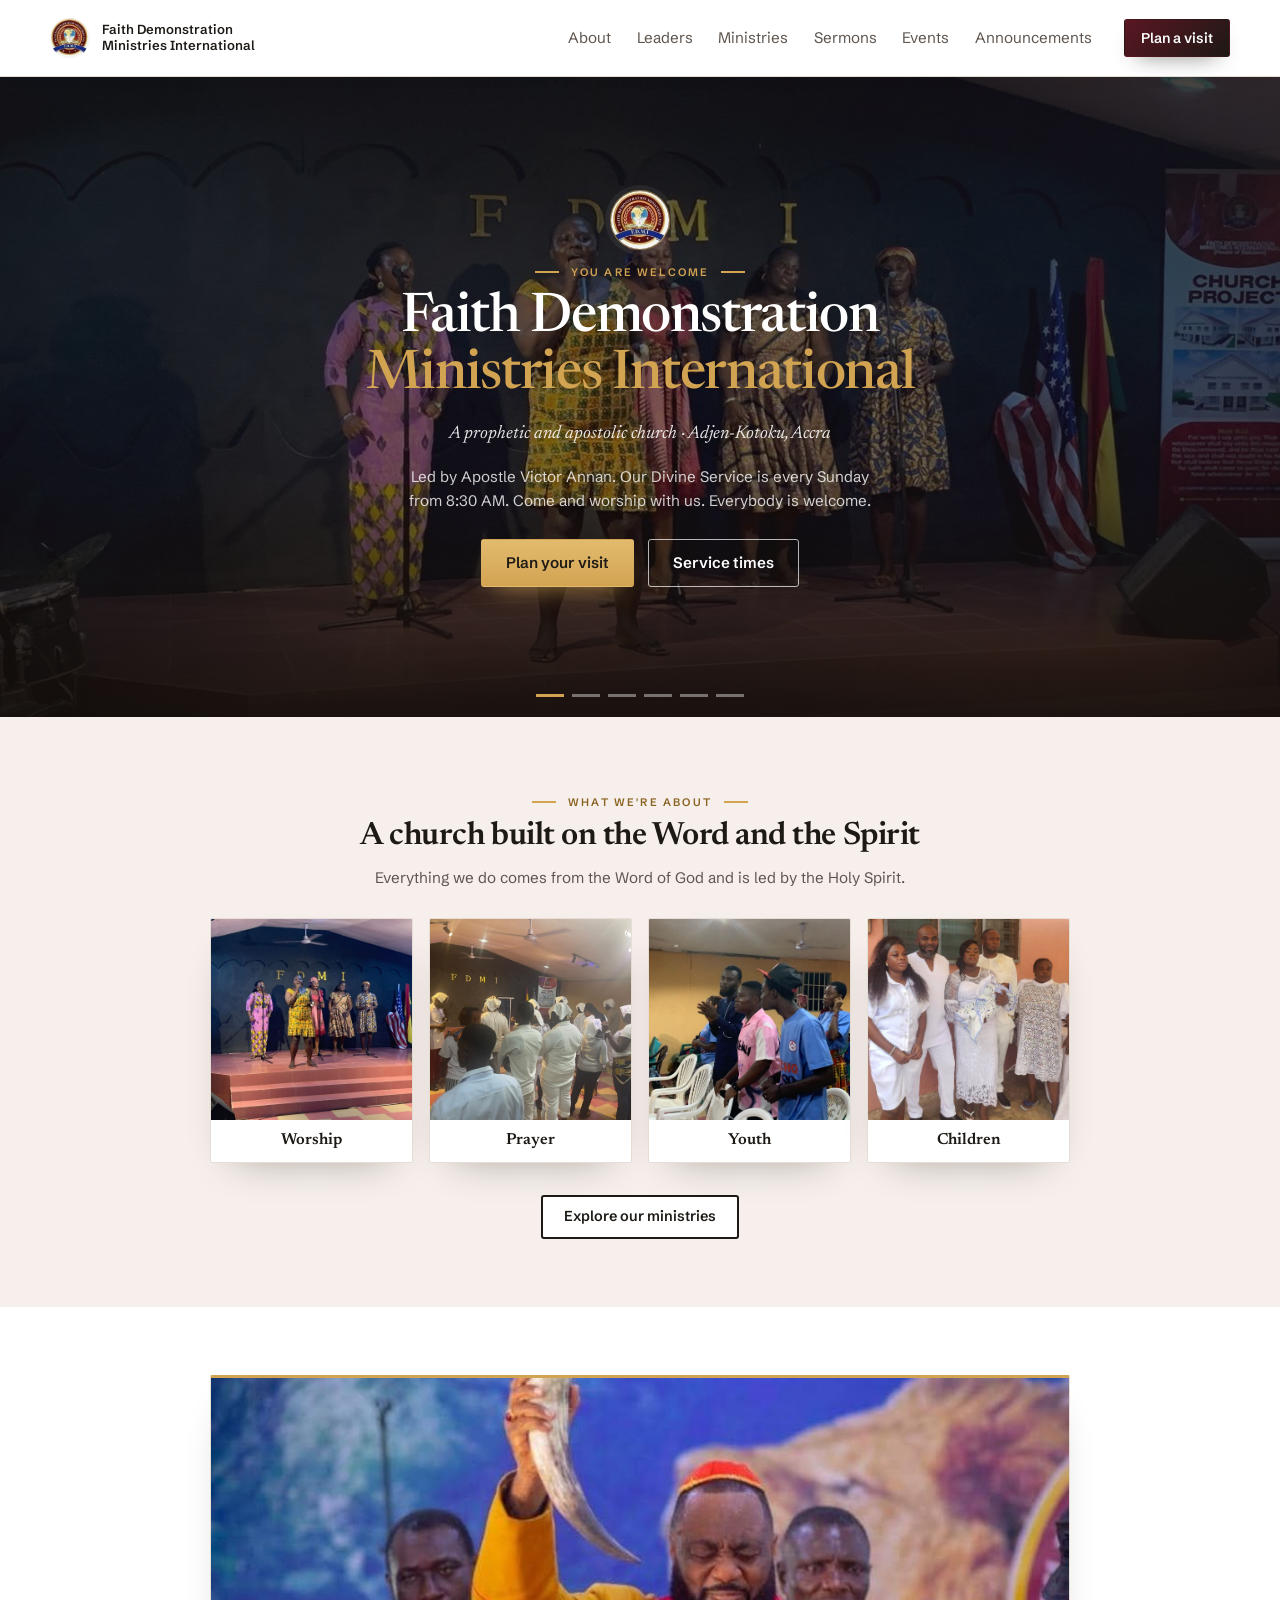
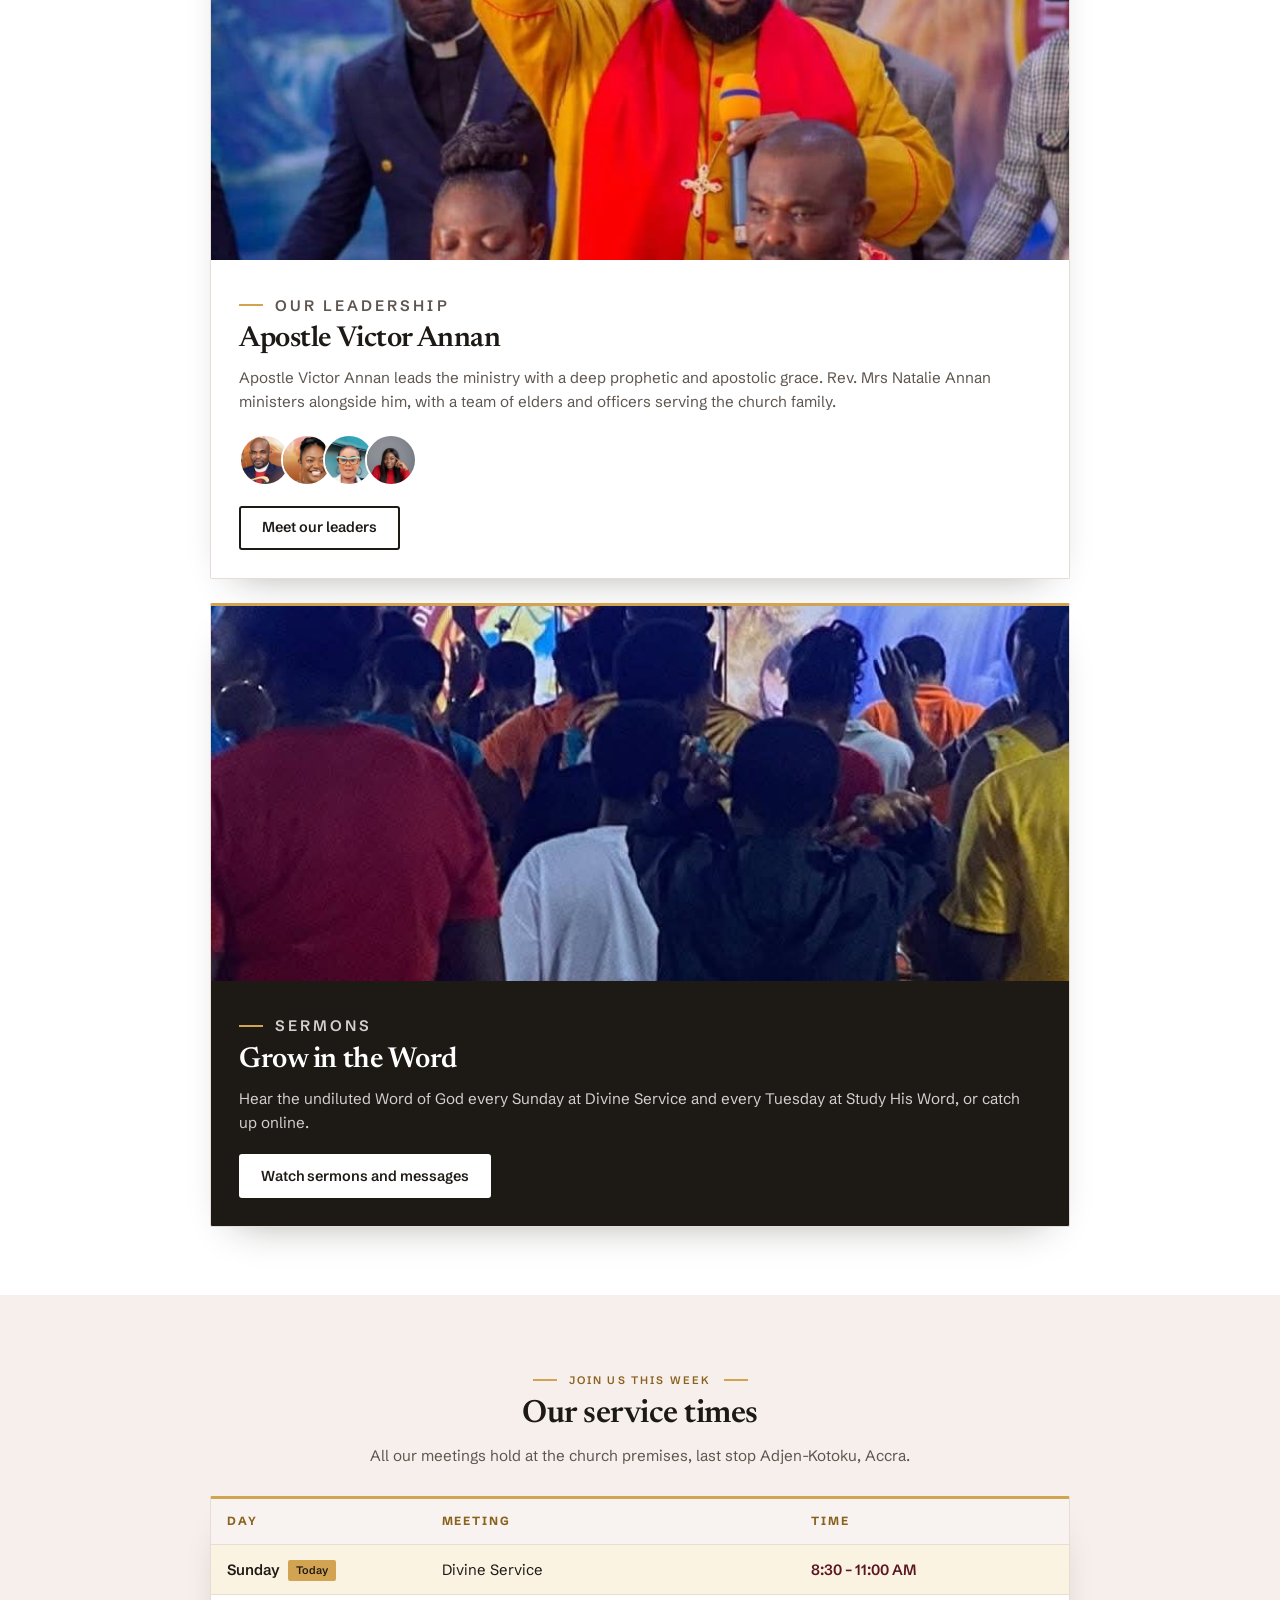
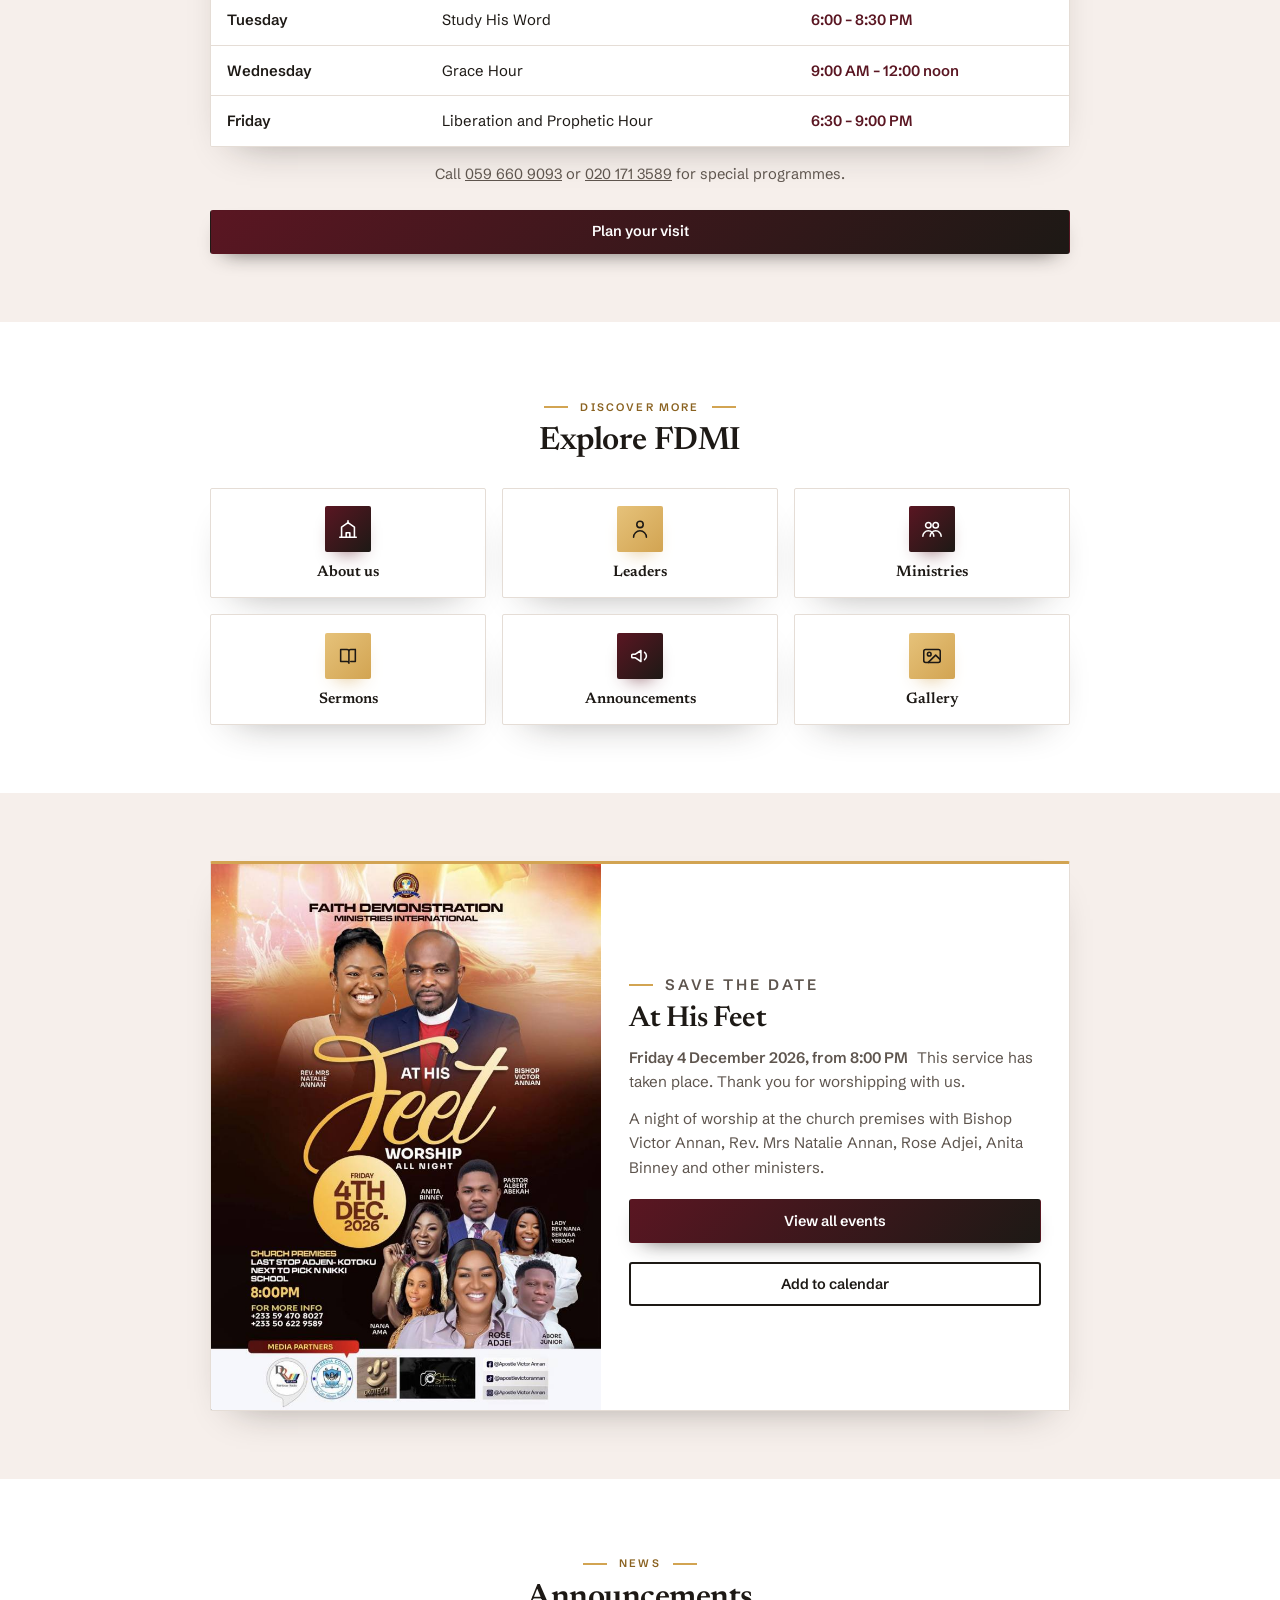
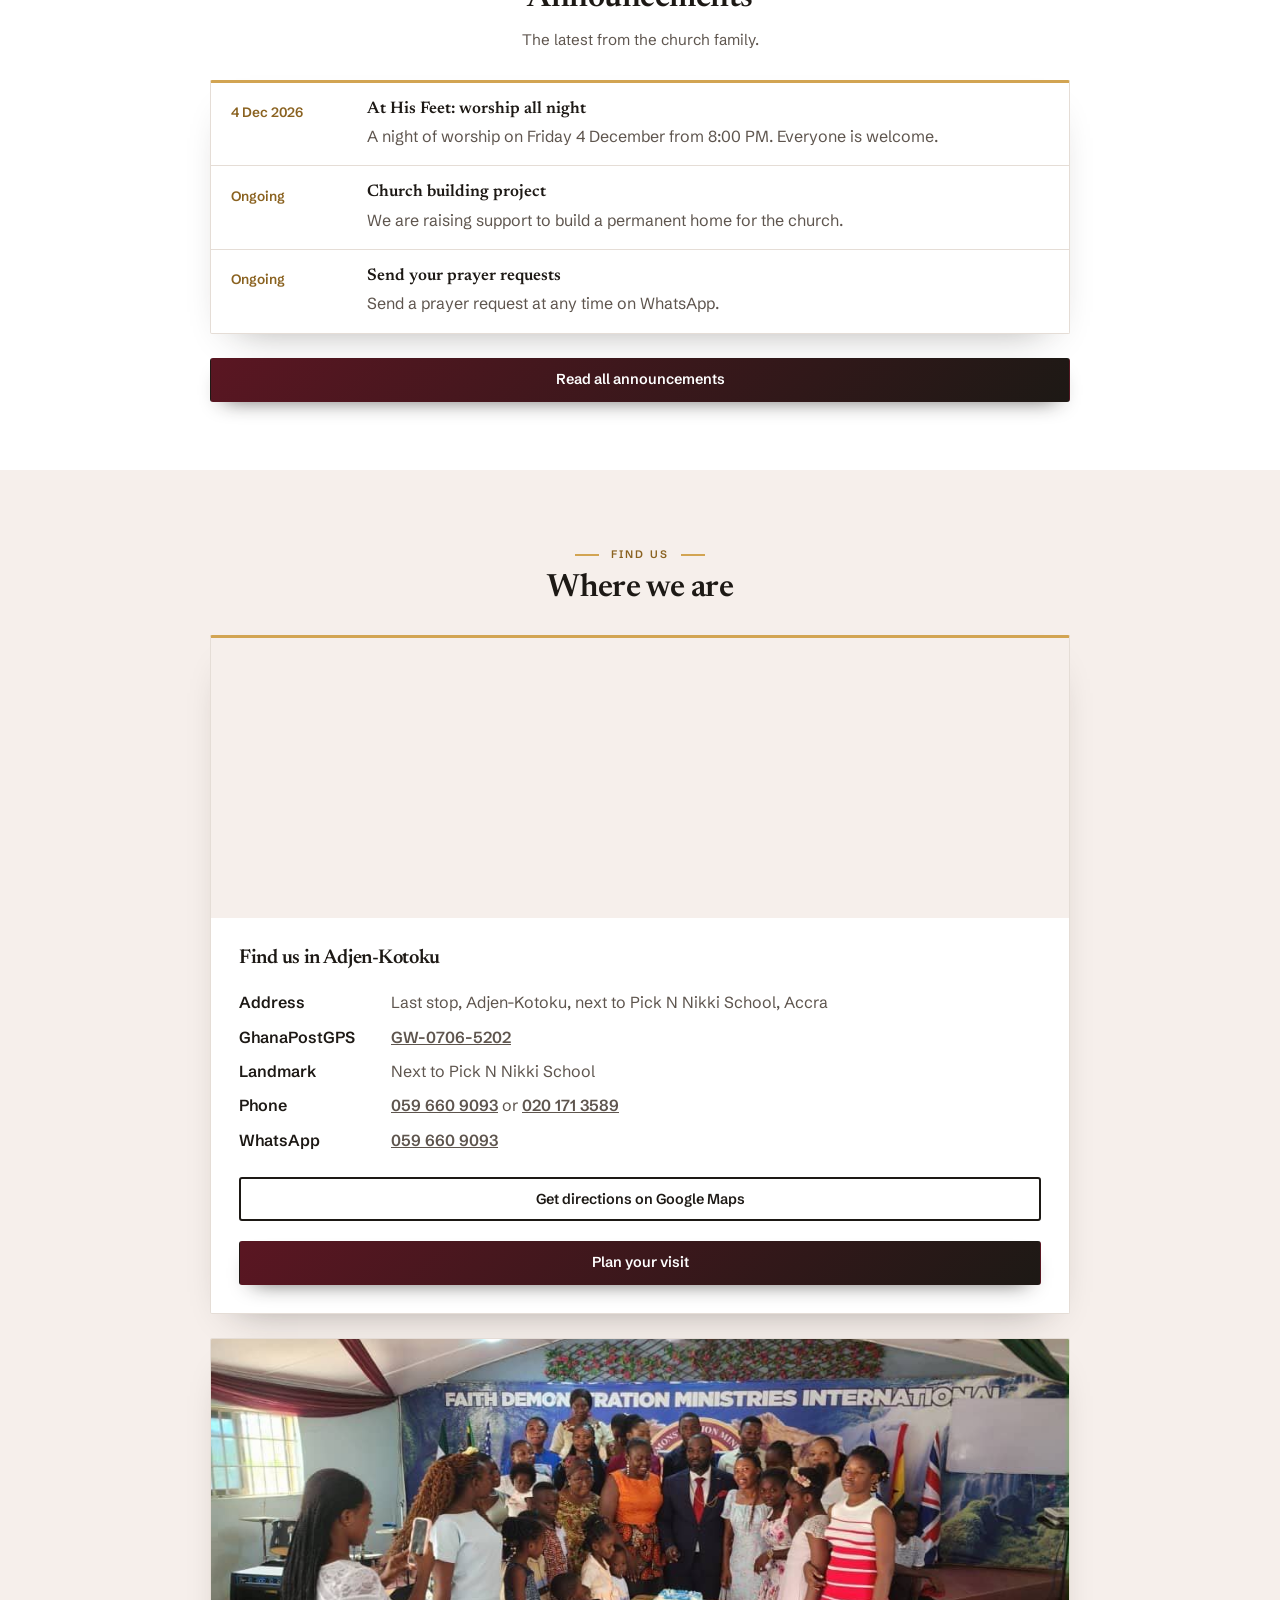
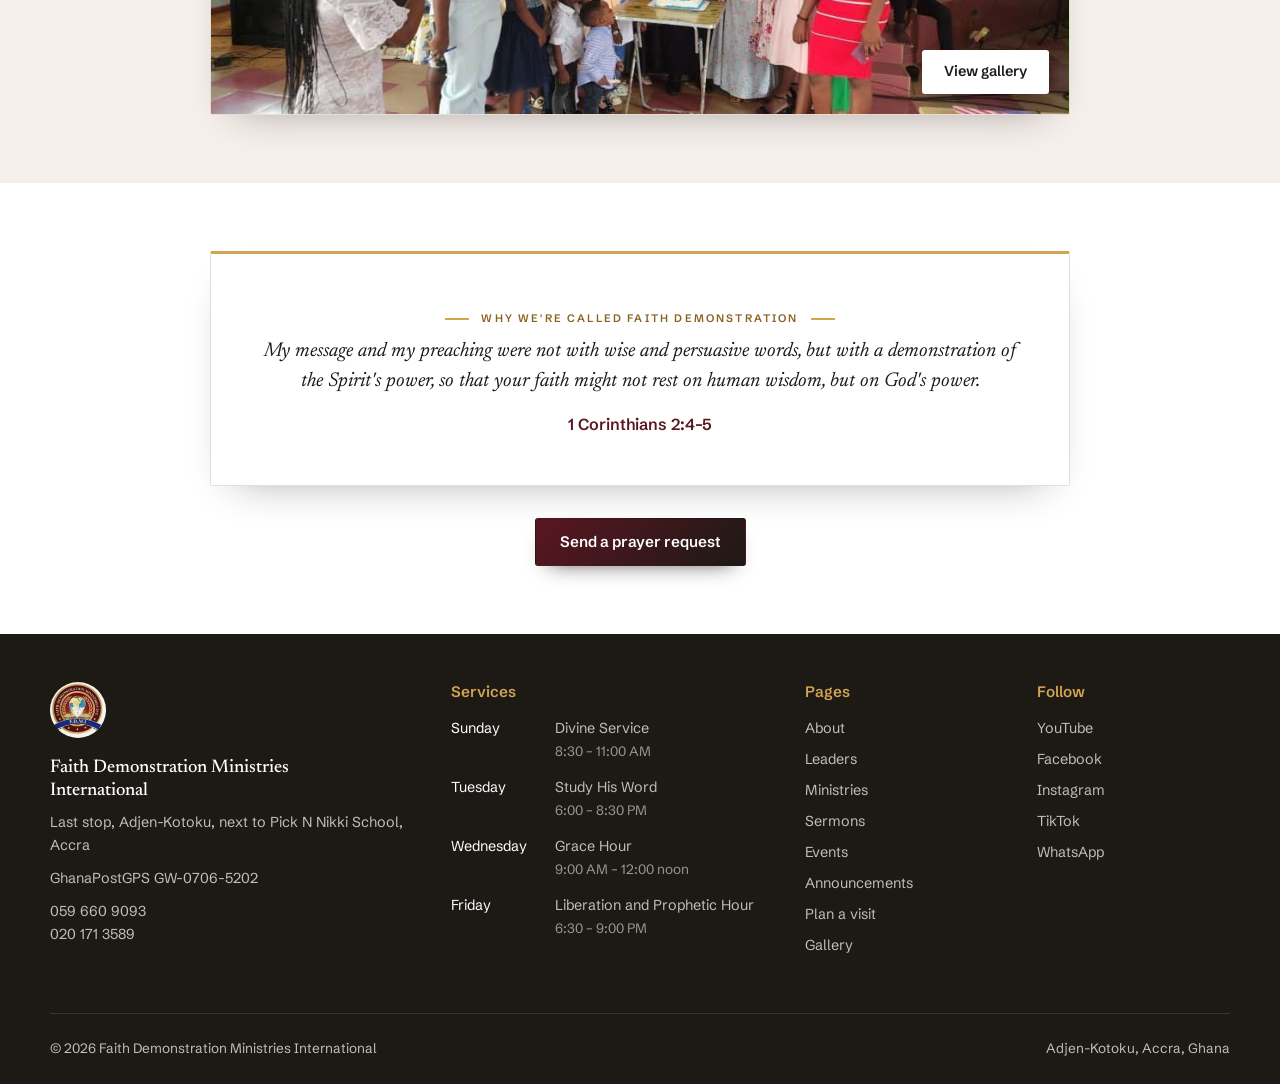
==== commit e1049b68: "Smaller, calmer sizing and a hero slideshow Hero cycles through six church and leader photos with a " ====
--- a/index.html
+++ b/index.html
@@ -196,7 +196,15 @@
 </header>
 <main id="main">
 <section class="hero" aria-label="Welcome">
-  <img class="hero-img" src="assets/photos/worship-team.jpg" alt="The worship team leading praise in front of the gold F D M I letters" width="1280" height="960" fetchpriority="high">
+  <div class="hero-slides" aria-label="Photos from FDMI">
+    <img class="hero-slide is-active" src="assets/photos/worship-team.jpg" alt="The worship team leading praise in front of the gold F D M I letters" style="object-position:50% 40%" fetchpriority="high">
+    <img class="hero-slide" src="assets/photos/consecration.jpg" alt="Apostle Victor Annan ministering at a consecration service" style="object-position:50% 22%">
+    <img class="hero-slide" src="assets/photos/church-family.jpg" alt="The FDMI church family together" style="object-position:50% 35%">
+    <img class="hero-slide" src="assets/photos/white-service-2.jpg" alt="The congregation in prayer under the F D M I letters" style="object-position:40% 50%">
+    <img class="hero-slide" src="assets/photos/clergy-vestments.jpg" alt="FDMI ministers in their robes" style="object-position:50% 20%">
+    <img class="hero-slide" src="assets/photos/sunday-service.jpg" alt="Ministry during a Sunday service" style="object-position:40% 50%">
+  </div>
+  <div class="hero-dots"><button type="button" aria-label="Show photo 1" aria-current="true"></button><button type="button" aria-label="Show photo 2"></button><button type="button" aria-label="Show photo 3"></button><button type="button" aria-label="Show photo 4"></button><button type="button" aria-label="Show photo 5"></button><button type="button" aria-label="Show photo 6"></button></div>
   <div class="container hero-content">
     <img class="hero-crest" src="assets/fdmi-crest.jpg" alt="" width="76" height="76">
     <p class="kicker kicker-light">You are welcome</p>
--- a/styles.css
+++ b/styles.css
@@ -37,7 +37,7 @@
 .skip:focus { top: 1rem; }
 
 /* ---------- Buttons and links ---------- */
-.btn { display: inline-flex; align-items: center; justify-content: center; gap: .5rem; min-height: 50px; padding: .85rem 1.6rem; border-radius: 999px; border: 1px solid transparent; font: 600 .95rem/1.2 var(--sans); text-decoration: none; transition: background-color .15s, color .15s, border-color .15s; }
+.btn { display: inline-flex; align-items: center; justify-content: center; gap: .5rem; min-height: 50px; padding: .85rem 1.6rem; border-radius: 3px; border: 1px solid transparent; font: 600 .95rem/1.2 var(--sans); text-decoration: none; transition: background-color .15s, color .15s, border-color .15s; }
 .btn-dark { background: linear-gradient(135deg, var(--wine) 0%, var(--ink) 100%); color: #fff; box-shadow: 0 10px 22px -14px rgba(29, 25, 21, .9); }
 .btn-dark:hover { background: var(--ink); }
 .btn-gold { background: linear-gradient(180deg, #e2bb6e 0%, var(--gold) 100%); color: var(--ink); box-shadow: 0 12px 26px -14px rgba(210, 164, 82, .9); }
@@ -357,8 +357,10 @@
 .head-sub { color: var(--ink-soft); margin-top: .7rem; }
 .h-actions { text-align: center; margin-top: 2rem; }
 
-.card { display: block; background: #fff; border: 1px solid var(--line); border-radius: 20px; overflow: hidden; box-shadow: 0 18px 40px -26px rgba(29, 25, 21, .45); text-decoration: none; color: inherit; }
+.card { display: block; background: #fff; border: 1px solid var(--line); border-radius: 2px; overflow: hidden; box-shadow: 0 18px 40px -26px rgba(29, 25, 21, .45); text-decoration: none; color: inherit; }
 .card-body { padding: clamp(1.5rem, 4vw, 2.25rem); }
+.leader-card, .event-card, .find-card, .quote-card, .list-card, .table-card { border-top: 3px solid var(--gold); }
+.sermon-card { border-top: 3px solid var(--gold); }
 .card-body h2 { font-weight: 600; font-size: clamp(1.7rem, 3.4vw, 2.3rem); margin-bottom: .8rem; }
 .card-body > p { color: var(--ink-soft); }
 .card-body > .btn { margin-top: 1.5rem; }
@@ -368,7 +370,7 @@
 
 /* What we're about */
 .img-cards { display: grid; grid-template-columns: repeat(4, 1fr); gap: 1rem; }
-.img-card { border-radius: 16px; transition: transform .2s ease, box-shadow .2s ease; }
+.img-card { border-radius: 2px; transition: transform .2s ease, box-shadow .2s ease; }
 .img-card img { width: 100%; aspect-ratio: 1 / 1; object-fit: cover; }
 .img-card span { display: block; padding: 1rem .75rem 1.1rem; text-align: center; font: 600 1.15rem var(--serif); }
 .img-card:hover { transform: translateY(-3px); box-shadow: 0 24px 44px -26px rgba(29, 25, 21, .55); }
@@ -380,21 +382,21 @@
 .sermon-card-img img { width: 100%; aspect-ratio: 16 / 8; object-fit: cover; object-position: 50% 40%; }
 
 /* Service times table */
-.table-card { border-radius: 16px; }
+.table-card { border-radius: 2px; }
 .times-table { width: 100%; border-collapse: collapse; }
 .times-table th, .times-table td { text-align: left; padding: 1rem 1.25rem; border-top: 1px solid var(--line); vertical-align: top; }
 .times-table thead th { border-top: 0; background: #f8f3f0; font-size: .74rem; letter-spacing: .16em; text-transform: uppercase; color: var(--gold-ink); }
 .times-table tbody th { font-weight: 600; }
 .times-table .t-time { font-weight: 600; color: var(--wine); white-space: nowrap; }
 .times-table tr.is-today { background: #fbf3e2; }
-.times-table tr.is-today th::after { content: "Today"; display: inline-block; margin-left: .5rem; padding: .1rem .5rem; border-radius: 999px; background: var(--gold); color: var(--ink); font-size: .68rem; font-weight: 600; vertical-align: 1px; }
+.times-table tr.is-today th::after { content: "Today"; display: inline-block; margin-left: .5rem; padding: .1rem .5rem; border-radius: 2px; background: var(--gold); color: var(--ink); font-size: .68rem; font-weight: 600; vertical-align: 1px; }
 .table-note { text-align: center; color: var(--ink-soft); font-size: .92rem; margin: 1rem 0 1.5rem; }
 
 /* Explore */
 .explore { display: grid; grid-template-columns: repeat(3, 1fr); gap: 1rem; }
-.explore-item { display: flex; flex-direction: column; align-items: center; gap: .8rem; padding: 1.5rem 1rem; border-radius: 16px; font: 600 1.05rem var(--serif); text-align: center; transition: transform .2s ease; }
+.explore-item { display: flex; flex-direction: column; align-items: center; gap: .8rem; padding: 1.5rem 1rem; border-radius: 2px; font: 600 1.05rem var(--serif); text-align: center; transition: transform .2s ease; }
 .explore-item:hover { transform: translateY(-3px); }
-.explore-icon { display: grid; place-items: center; width: 56px; height: 56px; border-radius: 16px; color: #fff; background: linear-gradient(135deg, var(--wine), var(--ink)); box-shadow: 0 10px 20px -12px rgba(90, 22, 34, .9); }
+.explore-icon { display: grid; place-items: center; width: 56px; height: 56px; border-radius: 2px; color: #fff; background: linear-gradient(135deg, var(--wine), var(--ink)); box-shadow: 0 10px 20px -12px rgba(90, 22, 34, .9); }
 .explore-gold { color: var(--ink); background: linear-gradient(135deg, #e6c27a, var(--gold)); box-shadow: 0 10px 20px -12px rgba(210, 164, 82, .9); }
 .explore-icon svg { width: 26px; height: 26px; fill: none; stroke: currentColor; stroke-width: 1.7; stroke-linecap: round; stroke-linejoin: round; }
 
@@ -407,7 +409,7 @@
 .event-when [data-countdown] { font-weight: 400; color: var(--ink-soft); margin-left: .35rem; }
 
 /* Announcements list */
-.list-card { border-radius: 16px; margin-bottom: 1.5rem; }
+.list-card { border-radius: 2px; margin-bottom: 1.5rem; }
 .list-row { display: grid; grid-template-columns: 7.5rem 1fr; gap: 1rem; padding: 1.25rem 1.5rem; border-top: 1px solid var(--line); text-decoration: none; }
 .list-row:first-child { border-top: 0; }
 .list-row:hover { background: #fbf7f4; }
@@ -441,9 +443,9 @@
 
 @media (max-width: 760px) {
   .img-cards { grid-template-columns: 1fr 1fr; gap: .8rem; }
-  .explore { grid-template-columns: repeat(3, 1fr); gap: .6rem; }
+  .explore { grid-template-columns: 1fr 1fr; gap: .7rem; }
   .explore-item { padding: 1.1rem .4rem; font-size: .92rem; }
-  .explore-icon { width: 48px; height: 48px; border-radius: 14px; }
+  .explore-icon { width: 48px; height: 48px; border-radius: 2px; }
   .event-card { grid-template-columns: 1fr; }
   .event-card-img img { height: auto; }
   .leader-card-img img { aspect-ratio: 4 / 3.4; }
@@ -458,7 +460,152 @@
   .hero-copy, .hero-sub { margin-left: 0; margin-right: 0; }
   .hero-crest { width: 60px; height: 60px; }
   .hero-img { object-position: 82% 40%; }
-  .explore-item { font-size: .84rem; overflow-wrap: anywhere; }
+  .explore-item { font-size: .95rem; }
+}
+
+
+/* ======================================================================
+   Inner pages: banner, cards and framed photos
+   ====================================================================== */
+.page-hero { position: relative; isolation: isolate; min-height: clamp(320px, 46vh, 460px); display: grid; place-items: center; text-align: center; color: #fff; background: var(--ink); overflow: hidden; }
+.page-hero-img { position: absolute; inset: 0; z-index: -2; width: 100%; height: 100%; object-fit: cover; }
+.page-hero::before { content: ""; position: absolute; inset: 0; z-index: -1; background: linear-gradient(0deg, rgba(20, 15, 12, .9) 0%, rgba(20, 15, 12, .62) 55%, rgba(20, 15, 12, .5) 100%); }
+.page-hero-body { padding-block: 4rem; }
+.page-hero h1 { font-weight: 600; font-size: clamp(2.3rem, 5.5vw, 3.9rem); line-height: 1.05; }
+.page-hero-body > p:last-child { max-width: 34rem; margin: 1rem auto 0; color: rgba(255, 255, 255, .85); font-size: 1.1rem; }
+.page-hero + .h-sec, .page-hero + .section { border-top: 3px solid var(--gold); }
+
+.narrow-wide { width: min(1120px, 100% - 2 * var(--gutter)); margin-inline: auto; }
+.center { text-align: center; }
+.h-dark { background: var(--ink); color: #fff; }
+.vision-statement { font: 400 clamp(1.6rem, 3.6vw, 2.5rem)/1.3 var(--serif); max-width: 30ch; margin: .5rem auto 0; }
+
+/* Image + text card */
+.split-card { display: grid; grid-template-columns: 1fr 1fr; border-top: 3px solid var(--gold); }
+.split-card-img { position: relative; min-height: 380px; }
+.split-card-img img { position: absolute; inset: 0; width: 100%; height: 100%; object-fit: cover; }
+.split-card .card-body { align-self: center; }
+.split-card .card-body > p + p { margin-top: .9rem; }
+
+/* Text cards */
+.three-cards { display: grid; grid-template-columns: repeat(3, 1fr); gap: 1rem; }
+.text-card { padding: 1.6rem 1.5rem 1.75rem; border-top: 3px solid var(--gold); }
+.text-card h3 { font-weight: 600; font-size: 1.4rem; margin-bottom: .8rem; }
+.text-card p { color: var(--ink-soft); }
+.num-list { list-style: none; counter-reset: n; display: grid; gap: .75rem; }
+.num-list li { counter-increment: n; display: grid; grid-template-columns: 1.9rem 1fr; color: var(--ink-soft); }
+.num-list li::before { content: counter(n); display: grid; place-items: center; width: 1.45rem; height: 1.45rem; background: var(--ink); color: var(--gold); font-size: .8rem; font-weight: 600; margin-top: .12rem; }
+
+/* Leader profiles */
+.profile-card { display: grid; grid-template-columns: 340px 1fr; border-top: 3px solid var(--gold); }
+.profile-card + .profile-card { margin-top: 1.5rem; }
+.profile-flip { grid-template-columns: 1fr 340px; }
+.profile-flip .profile-img { order: 2; }
+.profile-img { background: var(--ink); }
+.profile-img img { width: 100%; height: 100%; min-height: 340px; aspect-ratio: 1; object-fit: cover; }
+.profile-card .card-body { align-self: center; }
+.member-grid { display: grid; grid-template-columns: repeat(auto-fit, minmax(210px, 260px)); justify-content: center; gap: 1.25rem; }
+.member-card { border-top: 3px solid var(--gold); }
+.member-card img { width: 100%; aspect-ratio: 1; object-fit: cover; object-position: 50% 20%; }
+.member-card figcaption { padding: 1.1rem 1.2rem 1.3rem; text-align: center; }
+.member-card strong { display: block; font: 600 1.25rem var(--serif); }
+.member-card span { display: block; font-size: .85rem; color: var(--ink-soft); margin-top: .2rem; }
+
+/* Ministries */
+.ministry-grid { display: grid; grid-template-columns: 1fr 1fr; gap: 1.25rem; }
+.ministry-card { border-top: 3px solid var(--gold); display: flex; flex-direction: column; scroll-margin-top: calc(var(--header-h) + 16px); }
+.ministry-card img { width: 100%; aspect-ratio: 16 / 10; object-fit: cover; }
+.ministry-card .card-body { display: flex; flex-direction: column; flex: 1; }
+.ministry-card h2 { font-size: 1.6rem; }
+.ministry-card .btn { margin-top: auto; align-self: flex-start; }
+.ministry-card p { margin-bottom: 1.5rem; }
+.ministry-grid .ministry-card:last-child:nth-child(odd) { grid-column: 1 / -1; }
+.ministry-grid .ministry-card:last-child:nth-child(odd) img { aspect-ratio: 21 / 9; }
+
+/* Sermons */
+.platform-grid { display: grid; grid-template-columns: repeat(4, 1fr); gap: 1rem; }
+.platform-card { display: flex; flex-direction: column; align-items: center; gap: .4rem; padding: 1.6rem 1rem; text-align: center; border-top: 3px solid var(--gold); }
+.platform-card .explore-icon { margin-bottom: .5rem; }
+.platform-card strong { font: 600 1.2rem var(--serif); }
+.platform-card span:last-child { font-size: .88rem; color: var(--ink-soft); }
+.platform-card:hover strong { color: var(--gold-ink); }
+
+/* Events */
+.event-page-card { display: grid; grid-template-columns: 5fr 6fr; border-top: 3px solid var(--gold); }
+.event-poster { position: relative; display: block; background: #120e0b; padding: 1.25rem; }
+.event-poster img { width: 100%; height: auto; box-shadow: 0 18px 40px -18px rgba(0, 0, 0, .8); }
+.poster-hint { position: absolute; left: 50%; bottom: 1.75rem; transform: translateX(-50%); background: rgba(255, 255, 255, .95); color: var(--ink); font-size: .82rem; font-weight: 600; padding: .45rem .8rem; opacity: 0; transition: opacity .2s; }
+.event-poster:hover .poster-hint, .event-poster:focus-visible .poster-hint { opacity: 1; }
+.count-tiles { display: grid; grid-template-columns: repeat(3, 1fr); gap: .5rem; margin: .25rem 0 .5rem; }
+.count-tiles div { background: var(--ink); color: #fff; text-align: center; padding: .85rem .3rem .75rem; border-top: 3px solid var(--gold); }
+.count-tiles b { display: block; font: 600 2rem/1 var(--serif); color: var(--gold); }
+.count-tiles span { font-size: .7rem; letter-spacing: .14em; text-transform: uppercase; color: rgba(255, 255, 255, .75); }
+.count-msg { font-weight: 600; color: var(--wine); margin-bottom: .5rem; }
+.count-msg:empty { display: none; }
+.event-facts { margin: 1.25rem 0 1.5rem; }
+.event-facts div { grid-template-columns: 5.5rem 1fr; padding-bottom: .55rem; border-bottom: 1px solid var(--line); }
+.event-facts dt { color: var(--ink); font-weight: 600; }
+.event-facts dd { color: var(--ink-soft); }
+.ministers-card { margin-top: 1.25rem; padding: 1.5rem; }
+.ministers-card h3 { font-weight: 600; font-size: 1.3rem; margin-bottom: 1rem; }
+.chips { list-style: none; display: flex; flex-wrap: wrap; gap: .5rem; }
+.chips li { padding: .45rem .8rem; background: var(--tint); border: 1px solid var(--line); font-size: .92rem; }
+.photo-row { display: grid; grid-template-columns: repeat(3, 1fr); gap: 1rem; }
+.photo-tile img { width: 100%; aspect-ratio: 4 / 3; object-fit: cover; transition: opacity .2s; }
+.photo-tile:hover img { opacity: .9; }
+
+/* Announcements */
+.ann-list { display: grid; gap: 1.25rem; }
+.ann-card { display: grid; grid-template-columns: 9rem 1fr; border-top: 3px solid var(--gold); scroll-margin-top: calc(var(--header-h) + 16px); }
+.ann-date { background: var(--ink); color: var(--gold); padding: 1.6rem 1rem; text-align: center; font-weight: 600; font-size: .95rem; }
+.ann-card h2 { font-size: 1.6rem; }
+.ann-card .btn { margin-top: 1.25rem; }
+
+/* Visit */
+.expect-grid { display: grid; grid-template-columns: 1fr 1fr; gap: 1rem; }
+
+/* Gallery */
+.photo-grid { display: grid; grid-template-columns: repeat(3, 1fr); gap: 1rem; }
+.photo-frame a { display: block; overflow: hidden; }
+.photo-frame img { width: 100%; aspect-ratio: 4 / 3; object-fit: cover; transition: transform .4s ease; }
+.photo-frame a:hover img { transform: scale(1.03); }
+.photo-frame figcaption { padding: .8rem 1rem .9rem; font-size: .9rem; color: var(--ink-soft); border-top: 2px solid var(--gold); }
+.video-card { border-top: 3px solid var(--gold); background: #000; }
+.video-card video { width: 100%; aspect-ratio: 16 / 9; }
+
+/* Call to action box */
+.cta-box { background: var(--ink); color: #fff; text-align: center; padding: clamp(2rem, 5vw, 3.25rem); border-top: 3px solid var(--gold); }
+.cta-box h2 { font-weight: 600; font-size: clamp(1.7rem, 3.4vw, 2.3rem); }
+.cta-box p { color: rgba(255, 255, 255, .8); max-width: 34rem; margin: .8rem auto 1.75rem; }
+.cta-actions { display: flex; flex-wrap: wrap; justify-content: center; gap: .8rem; }
+
+@media (max-width: 860px) {
+  .split-card, .profile-card, .profile-flip, .event-page-card { grid-template-columns: 1fr; }
+  .profile-flip .profile-img { order: 0; }
+  .split-card-img { min-height: 0; aspect-ratio: 4 / 3; }
+  .profile-img img { min-height: 0; aspect-ratio: 4 / 3.4; }
+  .three-cards { grid-template-columns: 1fr; }
+  .platform-grid { grid-template-columns: 1fr 1fr; }
+  .photo-grid { grid-template-columns: 1fr 1fr; }
+  .event-poster { padding: 1rem; }
+  .event-poster img { max-width: 420px; margin: 0 auto; }
+}
+@media (max-width: 640px) {
+  .ministry-grid, .expect-grid { grid-template-columns: 1fr; }
+  .ministry-grid .ministry-card:last-child:nth-child(odd) img { aspect-ratio: 16 / 10; }
+  .member-grid { grid-template-columns: 1fr 1fr; gap: .8rem; }
+  .member-card figcaption { padding: .8rem .6rem 1rem; }
+  .member-card strong { font-size: 1.05rem; }
+  .member-card span { font-size: .78rem; }
+  .ann-card { grid-template-columns: 1fr; }
+  .ann-date { padding: .7rem 1.2rem; text-align: left; }
+  .photo-row { grid-template-columns: 1fr 1fr; }
+  .photo-row .photo-tile:first-child { grid-column: 1 / -1; }
+  .photo-grid { gap: .6rem; }
+  .photo-frame figcaption { font-size: .78rem; padding: .55rem .6rem .65rem; }
+  .cta-actions .btn { flex: 1 1 100%; }
+  .page-hero-body { padding-block: 3rem; }
+  .event-facts div { grid-template-columns: 1fr; gap: 0; }
 }
 
 /* ---------- Responsive ---------- */
@@ -469,7 +616,7 @@
 
 @media (max-width: 960px) {
   :root { --header-h: 66px; }
-  .menu-toggle { display: inline-flex; align-items: center; margin-left: auto; min-height: 42px; padding: 0 1.15rem; background: none; border: 1.5px solid var(--ink); border-radius: 999px; font: 600 .95rem var(--sans); color: var(--ink); cursor: pointer; }
+  .menu-toggle { display: inline-flex; align-items: center; margin-left: auto; min-height: 42px; padding: 0 1.15rem; background: none; border: 1.5px solid var(--ink); border-radius: 3px; font: 600 .95rem var(--sans); color: var(--ink); cursor: pointer; }
   .site-nav { position: fixed; top: var(--header-h); left: 0; right: 0; bottom: 0; flex-direction: column; align-items: stretch; gap: 0; margin: 0; padding: 1rem var(--gutter) 2rem; background: var(--paper); overflow-y: auto; visibility: hidden; opacity: 0; transition: opacity .15s, visibility .15s; }
   .nav-open .site-nav { visibility: visible; opacity: 1; }
   .nav-open { overflow: hidden; }
@@ -549,7 +696,109 @@
 }
 
 @media (prefers-reduced-motion: reduce) {
-  .btn, .tile img, .site-nav, .band-photo img, .mosaic img, .fill-photo img, .img-card, .explore-item { transition: none; }
+  .btn, .tile img, .site-nav, .band-photo img, .mosaic img, .fill-photo img, .img-card, .explore-item, .photo-frame img, .photo-tile img, .poster-hint { transition: none; }
+  .photo-frame a:hover img { transform: none; }
   .img-card:hover, .explore-item:hover { transform: none; }
   .fill-photo:hover img { transform: none; }
 }
+.count-tiles[hidden] { display: none; }
+
+/* ======================================================================
+   Size pass: calmer, smaller scale across the site
+   ====================================================================== */
+body { font-size: 1rem; line-height: 1.6; }
+h1 { font-size: clamp(2.1rem, 4.6vw, 3.4rem); }
+h2 { font-size: clamp(1.5rem, 2.6vw, 2rem); }
+
+/* Hero slideshow */
+.hero { min-height: min(78svh, 640px); }
+.hero-slides { position: absolute; inset: 0; z-index: -2; }
+.hero-slide { position: absolute; inset: 0; width: 100%; height: 100%; object-fit: cover; opacity: 0; transition: opacity 1.4s ease; }
+.hero-slide.is-active { opacity: 1; }
+.hero-content { padding-block: 3.5rem 4.5rem; }
+.hero-crest { width: 58px; height: 58px; margin-bottom: 1.1rem; }
+.hero h1 { font-size: clamp(2rem, 4.6vw, 3.4rem); line-height: 1.05; }
+.hero .kicker { margin-bottom: .8rem; }
+.hero-sub { font-size: clamp(1rem, 1.6vw, 1.15rem); margin: 1rem auto 1.1rem; }
+.hero-copy { font-size: .95rem; max-width: 30rem; margin: 0 auto 1.6rem; }
+.hero-dots { position: absolute; left: 0; right: 0; bottom: 1.25rem; display: flex; justify-content: center; gap: .5rem; z-index: 1; }
+.hero-dots button { width: 28px; height: 3px; padding: 0; border: 0; background: rgba(255, 255, 255, .4); cursor: pointer; }
+.hero-dots button[aria-current="true"] { background: var(--gold); }
+.hero-dots button::before { content: ""; display: block; height: 20px; margin-top: -9px; }
+
+/* Buttons */
+.btn { min-height: 44px; padding: .7rem 1.3rem; font-size: .9rem; }
+.btn-lg { min-height: 48px; padding: .8rem 1.5rem; font-size: .95rem; }
+.btn-sm { min-height: 36px; padding: .45rem .9rem; font-size: .84rem; }
+.nav-visit { min-height: 38px; padding: .45rem 1rem; font-size: .88rem; }
+
+/* Headings and sections */
+.h-sec { padding-block: clamp(2.75rem, 5.5vw, 4.25rem); }
+.head-c { margin-bottom: 1.75rem; }
+.head-c h2 { font-size: clamp(1.5rem, 2.8vw, 2rem); }
+.head-sub { font-size: .95rem; }
+.kicker { font-size: .68rem; margin-bottom: .7rem; }
+.narrow { width: min(860px, 100% - 2 * var(--gutter)); }
+
+/* Cards */
+.card-body { padding: clamp(1.25rem, 3vw, 1.75rem); }
+.card-body h2 { font-size: clamp(1.4rem, 2.6vw, 1.8rem); margin-bottom: .6rem; }
+.card-body > p { font-size: .95rem; }
+.card-body > .btn { margin-top: 1.2rem; }
+.img-card span { font-size: 1rem; padding: .75rem .5rem .85rem; }
+.explore-item { padding: 1.1rem .8rem; font-size: .95rem; }
+.explore-icon { width: 46px; height: 46px; }
+.explore-icon svg { width: 22px; height: 22px; }
+.times-table th, .times-table td { padding: .8rem 1rem; font-size: .93rem; }
+.list-row { padding: 1rem 1.25rem; }
+.list-text strong { font-size: 1.05rem; }
+.quote-card blockquote { font-size: clamp(1.05rem, 2vw, 1.25rem); }
+.find-card h3, .text-card h3 { font-size: 1.25rem; }
+.find-card .map iframe { height: 280px; }
+.leader-card-img img { aspect-ratio: 16 / 9; }
+.sermon-card-img img { aspect-ratio: 16 / 7; }
+.gallery-card img { aspect-ratio: 16 / 7; }
+
+/* Inner pages */
+.page-hero { min-height: clamp(240px, 34vh, 340px); }
+.page-hero-body { padding-block: 2.75rem; }
+.page-hero h1 { font-size: clamp(1.9rem, 4vw, 2.8rem); }
+.page-hero-body > p:last-child { font-size: 1rem; margin-top: .7rem; }
+.profile-card { grid-template-columns: 280px 1fr; }
+.profile-flip { grid-template-columns: 1fr 280px; }
+.profile-img img { min-height: 280px; }
+.split-card-img { min-height: 320px; }
+.member-grid { grid-template-columns: repeat(auto-fit, minmax(180px, 220px)); }
+.member-card strong { font-size: 1.1rem; }
+.ministry-card h2, .ann-card h2 { font-size: 1.35rem; }
+.count-tiles b { font-size: 1.6rem; }
+.count-tiles div { padding: .7rem .3rem .6rem; }
+.vision-statement { font-size: clamp(1.35rem, 2.8vw, 1.9rem); }
+.cta-box { padding: clamp(1.75rem, 4vw, 2.5rem); }
+.cta-box h2 { font-size: clamp(1.4rem, 2.8vw, 1.8rem); }
+.cta-box p { font-size: .95rem; margin: .6rem auto 1.4rem; }
+.platform-card { padding: 1.25rem .8rem; }
+.platform-card strong { font-size: 1.05rem; }
+.event-page-card { grid-template-columns: 4fr 6fr; }
+
+/* Footer */
+.site-footer { font-size: .9rem; padding-top: 3rem; }
+.footer-name { font-size: 1.15rem; }
+
+@media (max-width: 860px) {
+  .profile-card, .profile-flip { grid-template-columns: 1fr; }
+  .profile-img img { min-height: 0; aspect-ratio: 4 / 3; }
+  .split-card-img { min-height: 0; }
+  .event-page-card { grid-template-columns: 1fr; }
+  .event-poster img { max-width: 340px; }
+}
+@media (max-width: 640px) {
+  .hero { min-height: 72svh; }
+  .hero-content { padding-block: 2.5rem 4rem; }
+  .hero h1 { font-size: 2rem; }
+  .hero-crest { width: 50px; height: 50px; }
+  .page-hero { min-height: 220px; }
+  .page-hero h1 { font-size: 1.8rem; }
+  .leader-card-img img, .sermon-card-img img, .gallery-card img { aspect-ratio: 4 / 3; }
+}
+@media (prefers-reduced-motion: reduce) { .hero-slide { transition: none; } }
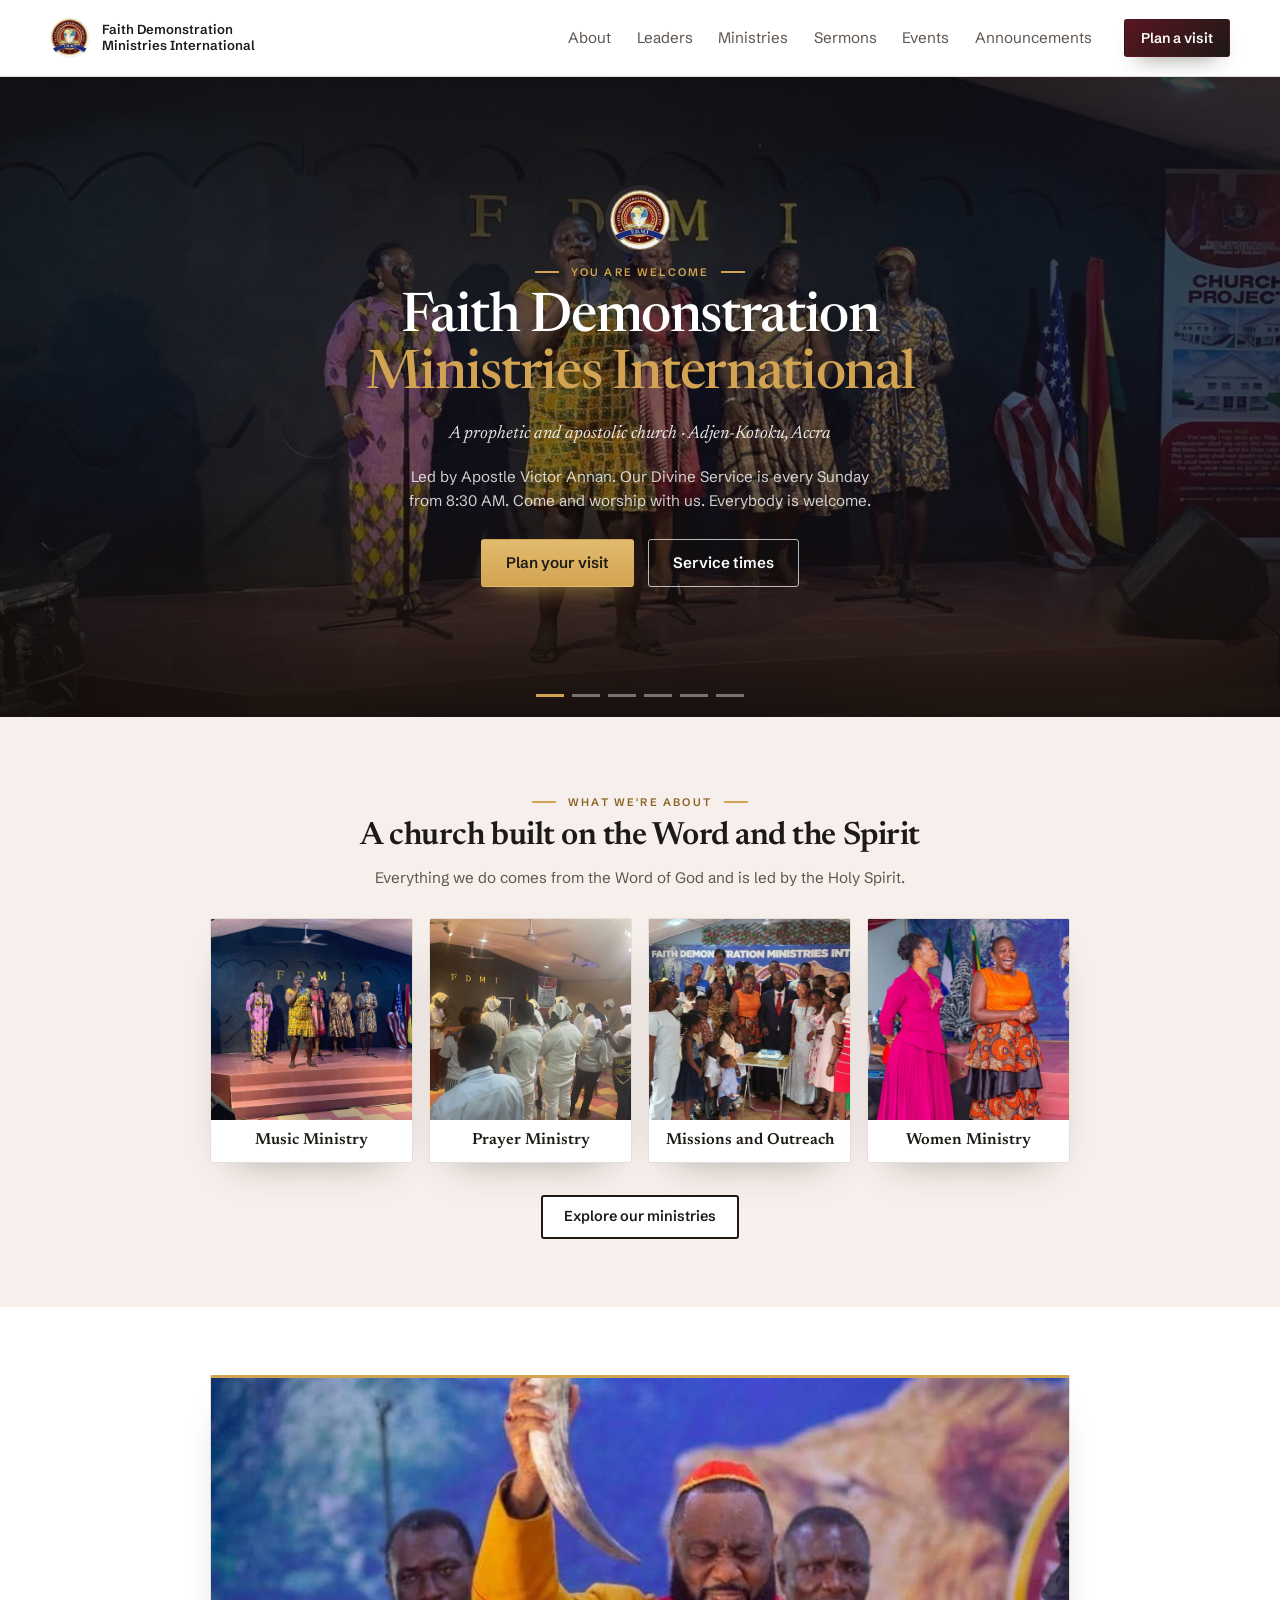
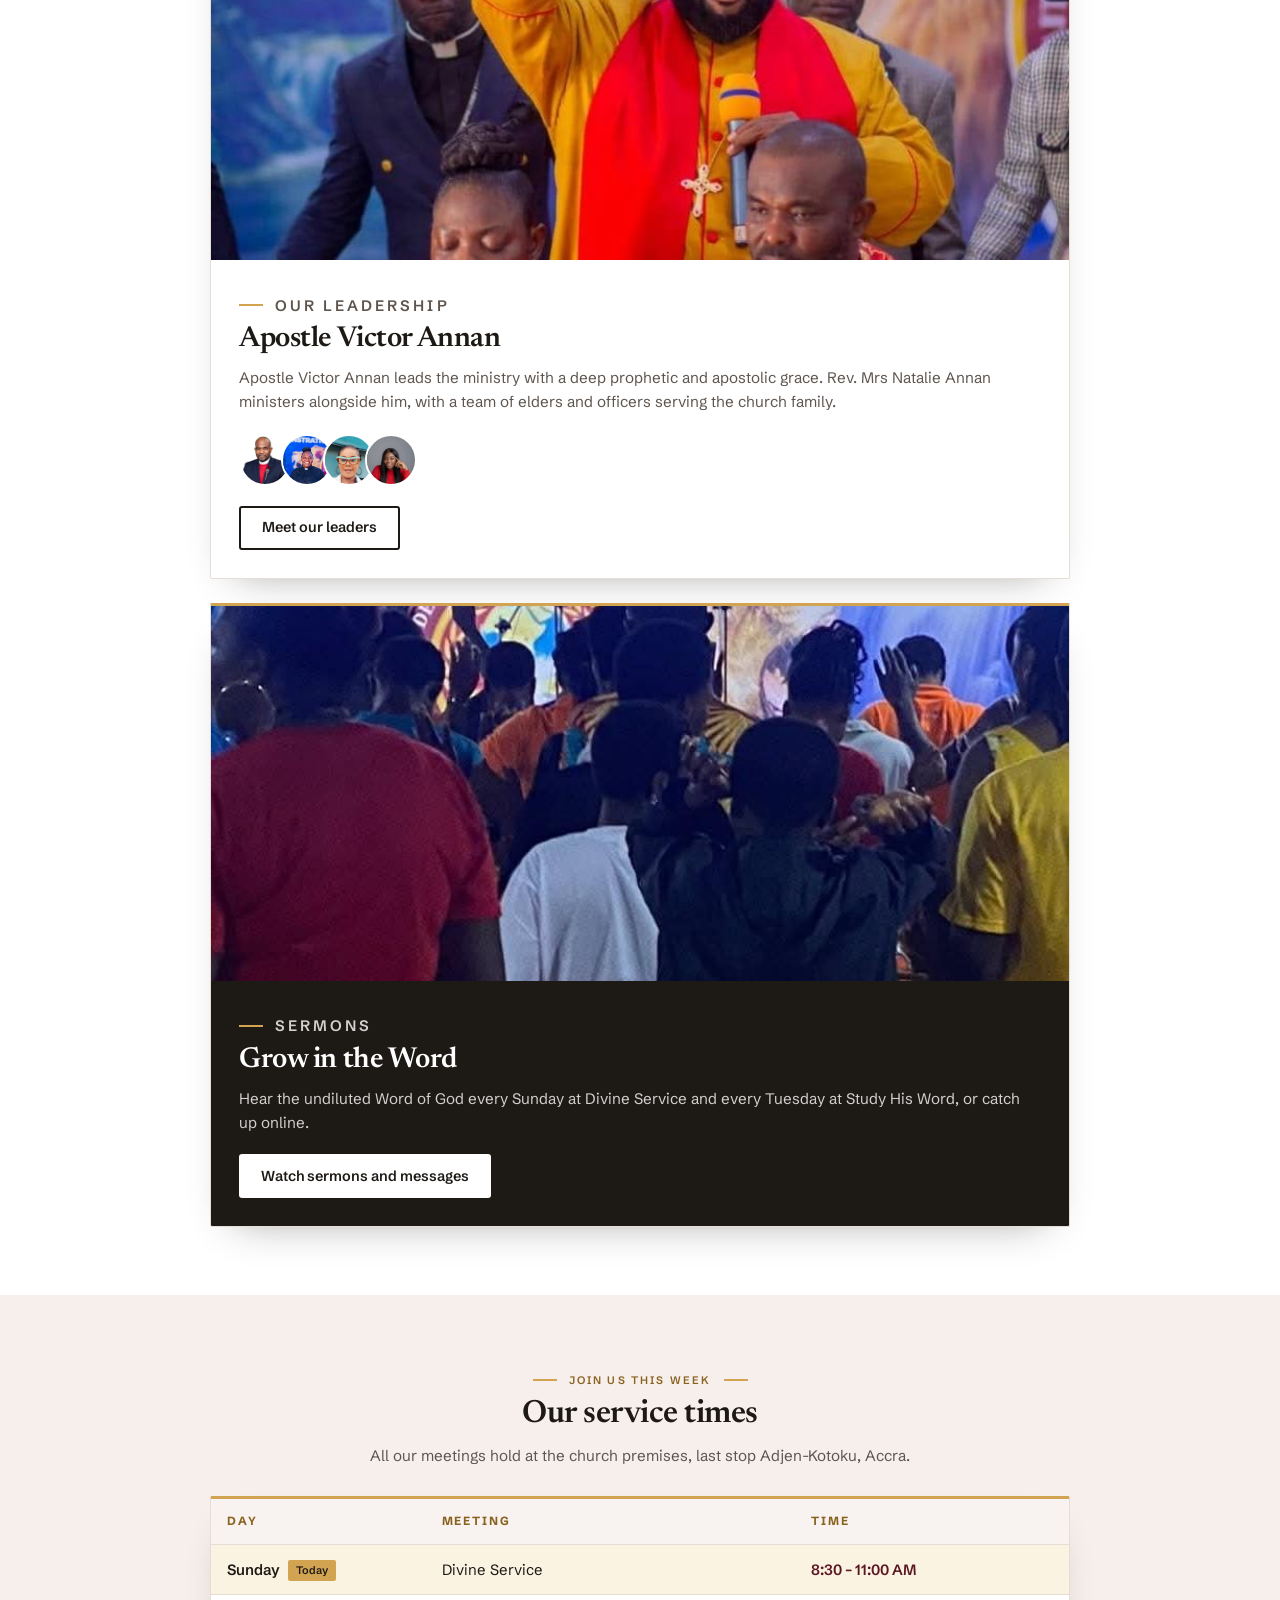
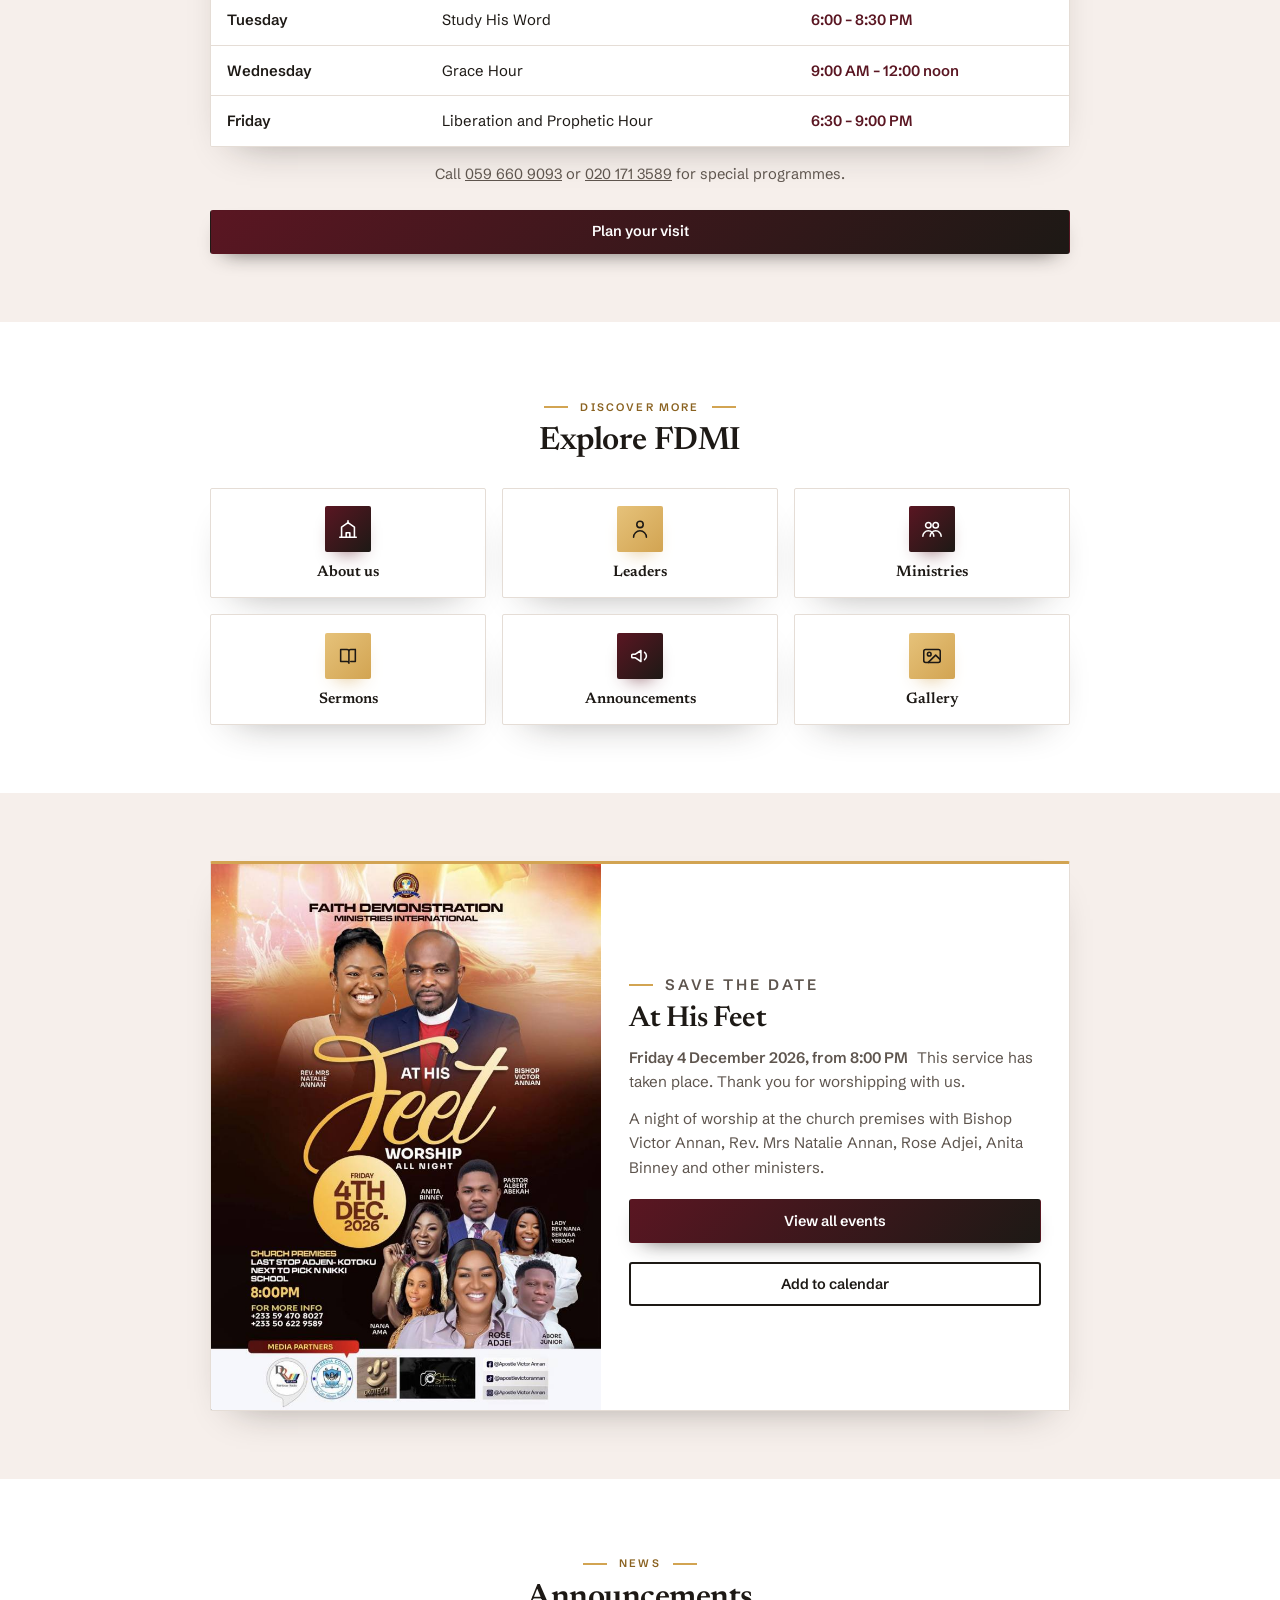
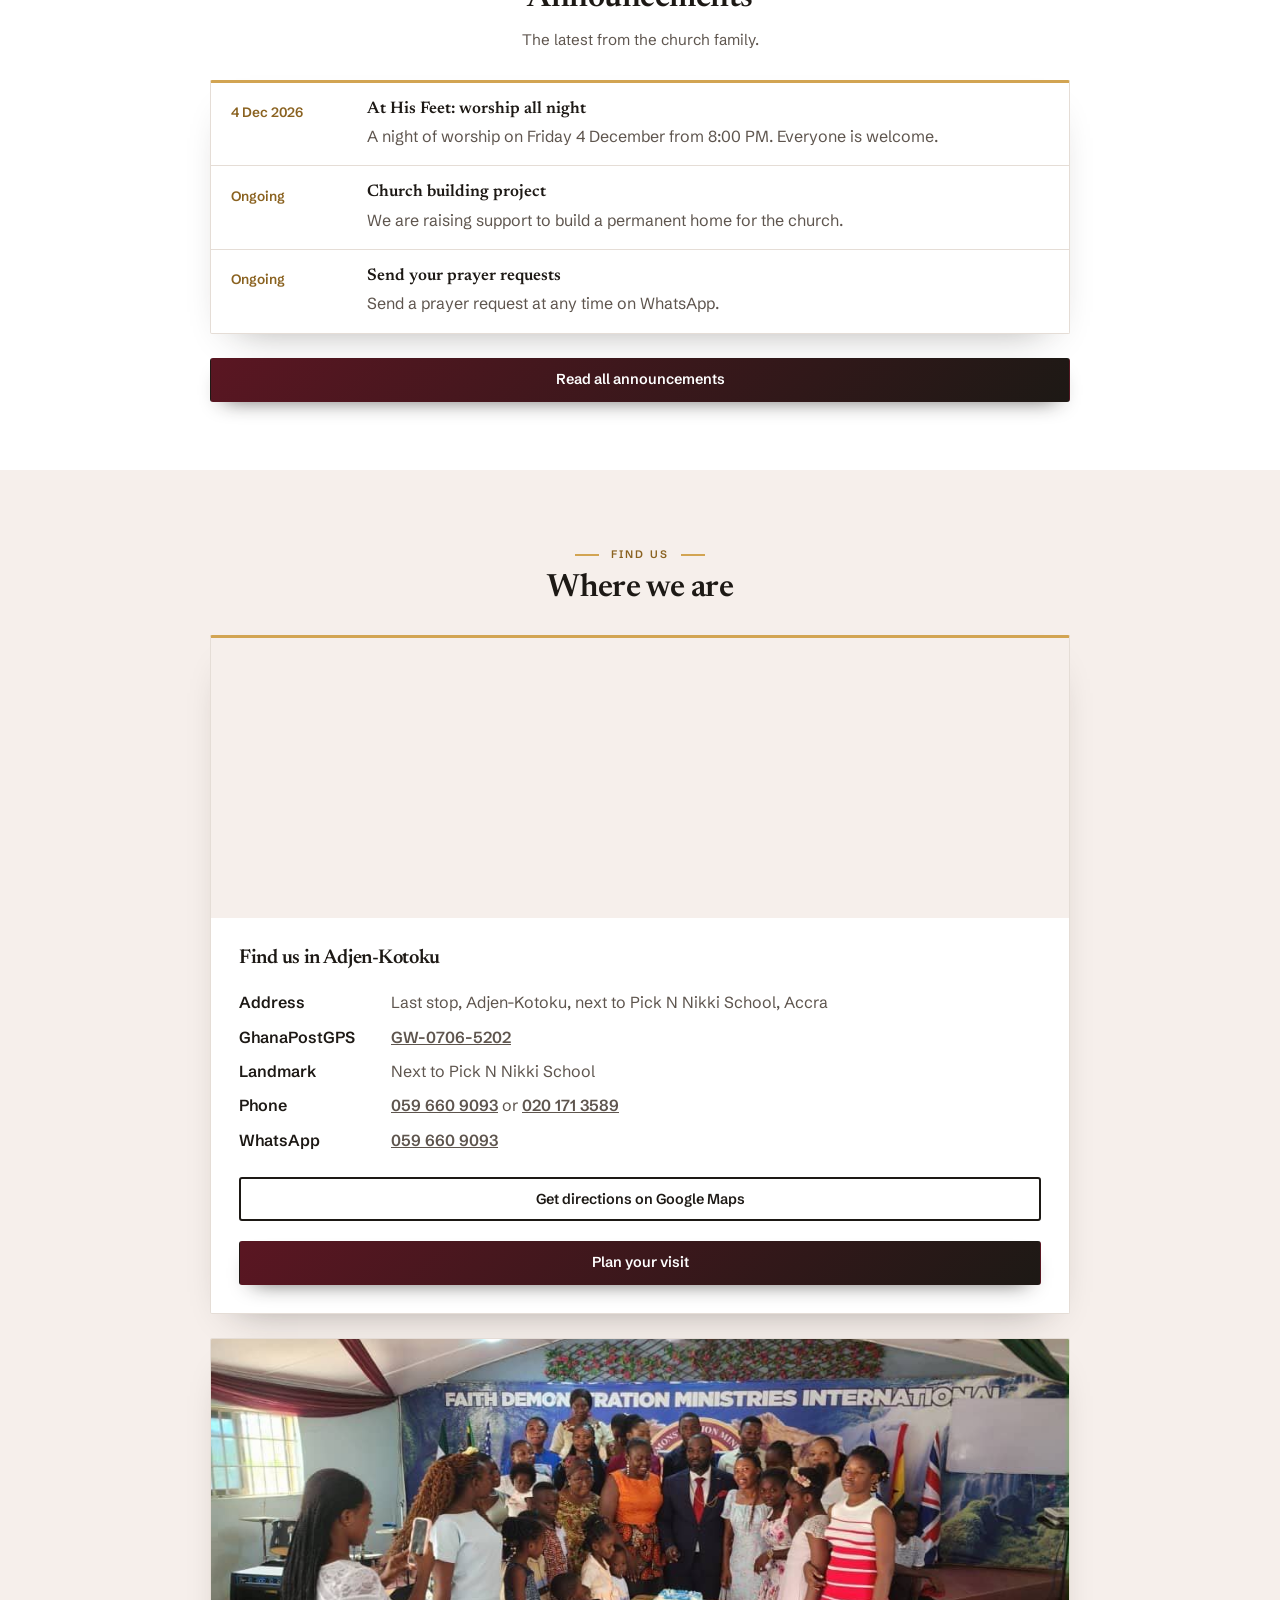
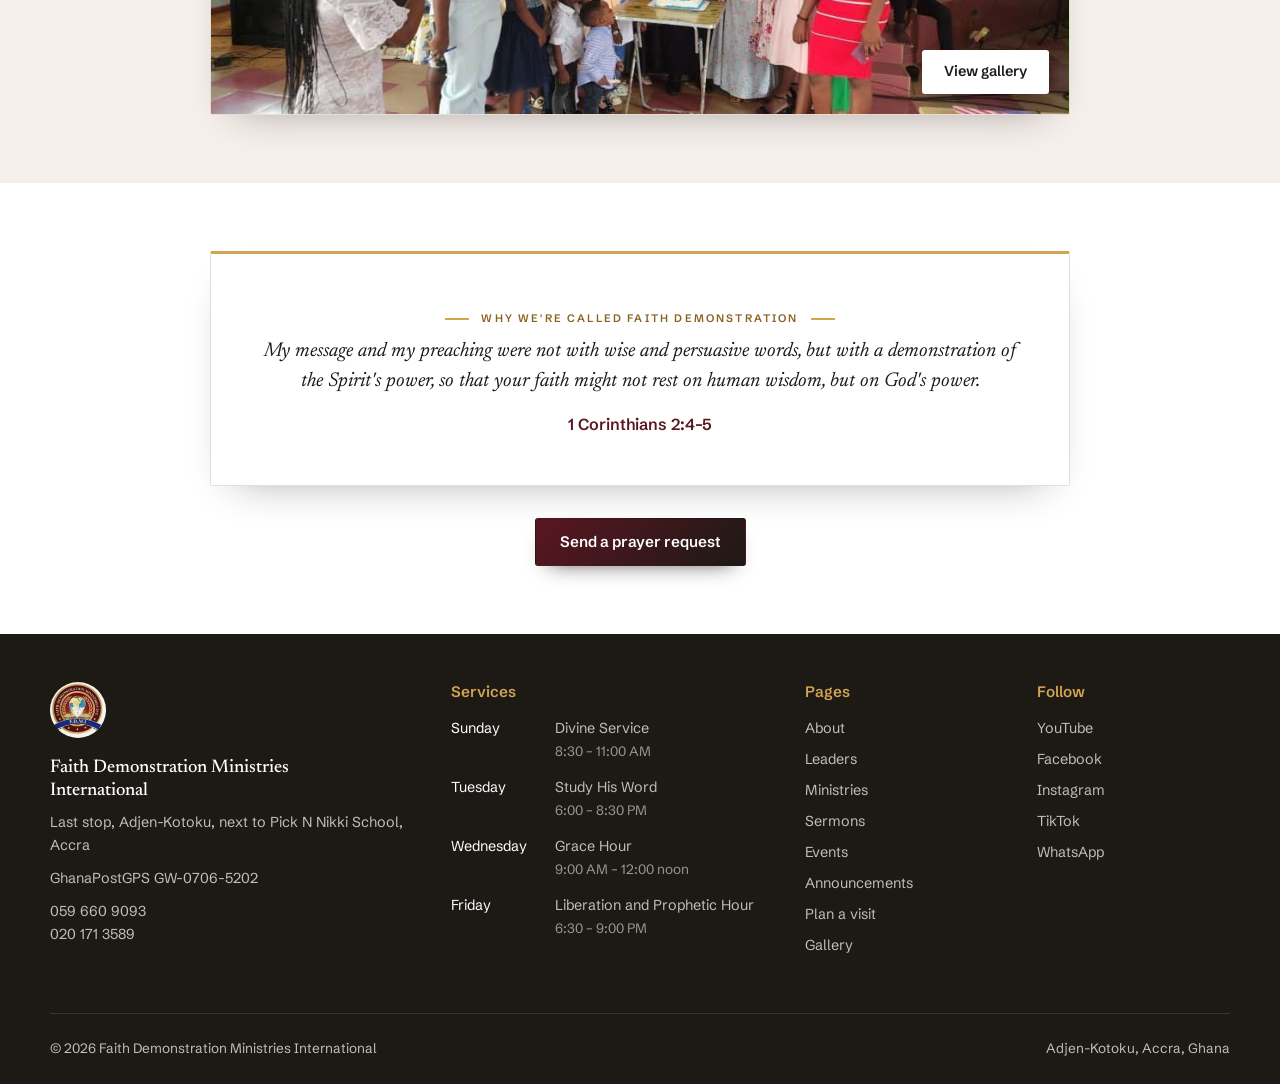
==== commit 2a490cc5: "Official leader portraits and the church's seven ministries Apostle Victor Annan and Rev. Mrs Natali" ====
--- a/index.html
+++ b/index.html
@@ -226,10 +226,10 @@
       <p class="head-sub">Everything we do comes from the Word of God and is led by the Holy Spirit.</p>
     </header>
     <div class="img-cards">
-      <a class="card img-card" href="ministries.html#worship"><img src="assets/photos/worship-team.jpg" alt="" loading="lazy" style="object-position:50% 45%"><span>Worship</span></a>
-      <a class="card img-card" href="ministries.html#prayer"><img src="assets/photos/white-service-4.jpg" alt="" loading="lazy" style="object-position:50% 50%"><span>Prayer</span></a>
-      <a class="card img-card" href="ministries.html#youth"><img src="assets/photos/youth-night.jpg" alt="" loading="lazy" style="object-position:50% 40%"><span>Youth</span></a>
-      <a class="card img-card" href="ministries.html#children"><img src="assets/photos/child-dedication.jpg" alt="" loading="lazy" style="object-position:50% 25%"><span>Children</span></a>
+      <a class="card img-card" href="ministries.html#music"><img src="assets/photos/worship-team.jpg" alt="" loading="lazy" style="object-position:50% 45%"><span>Music Ministry</span></a>
+      <a class="card img-card" href="ministries.html#prayer"><img src="assets/photos/white-service-4.jpg" alt="" loading="lazy" style="object-position:50% 50%"><span>Prayer Ministry</span></a>
+      <a class="card img-card" href="ministries.html#missions"><img src="assets/photos/church-family.jpg" alt="" loading="lazy" style="object-position:50% 35%"><span>Missions and Outreach</span></a>
+      <a class="card img-card" href="ministries.html#women"><img src="assets/photos/women-celebration.jpg" alt="" loading="lazy" style="object-position:50% 25%"><span>Women Ministry</span></a>
     </div>
     <div class="h-actions"><a class="btn btn-outline" href="ministries.html">Explore our ministries</a></div>
   </div>
--- a/styles.css
+++ b/styles.css
@@ -802,3 +802,4 @@
   .leader-card-img img, .sermon-card-img img, .gallery-card img { aspect-ratio: 4 / 3; }
 }
 @media (prefers-reduced-motion: reduce) { .hero-slide { transition: none; } }
+@media (max-width: 640px) { .member-grid { grid-template-columns: 1fr 1fr; gap: .8rem; } }
